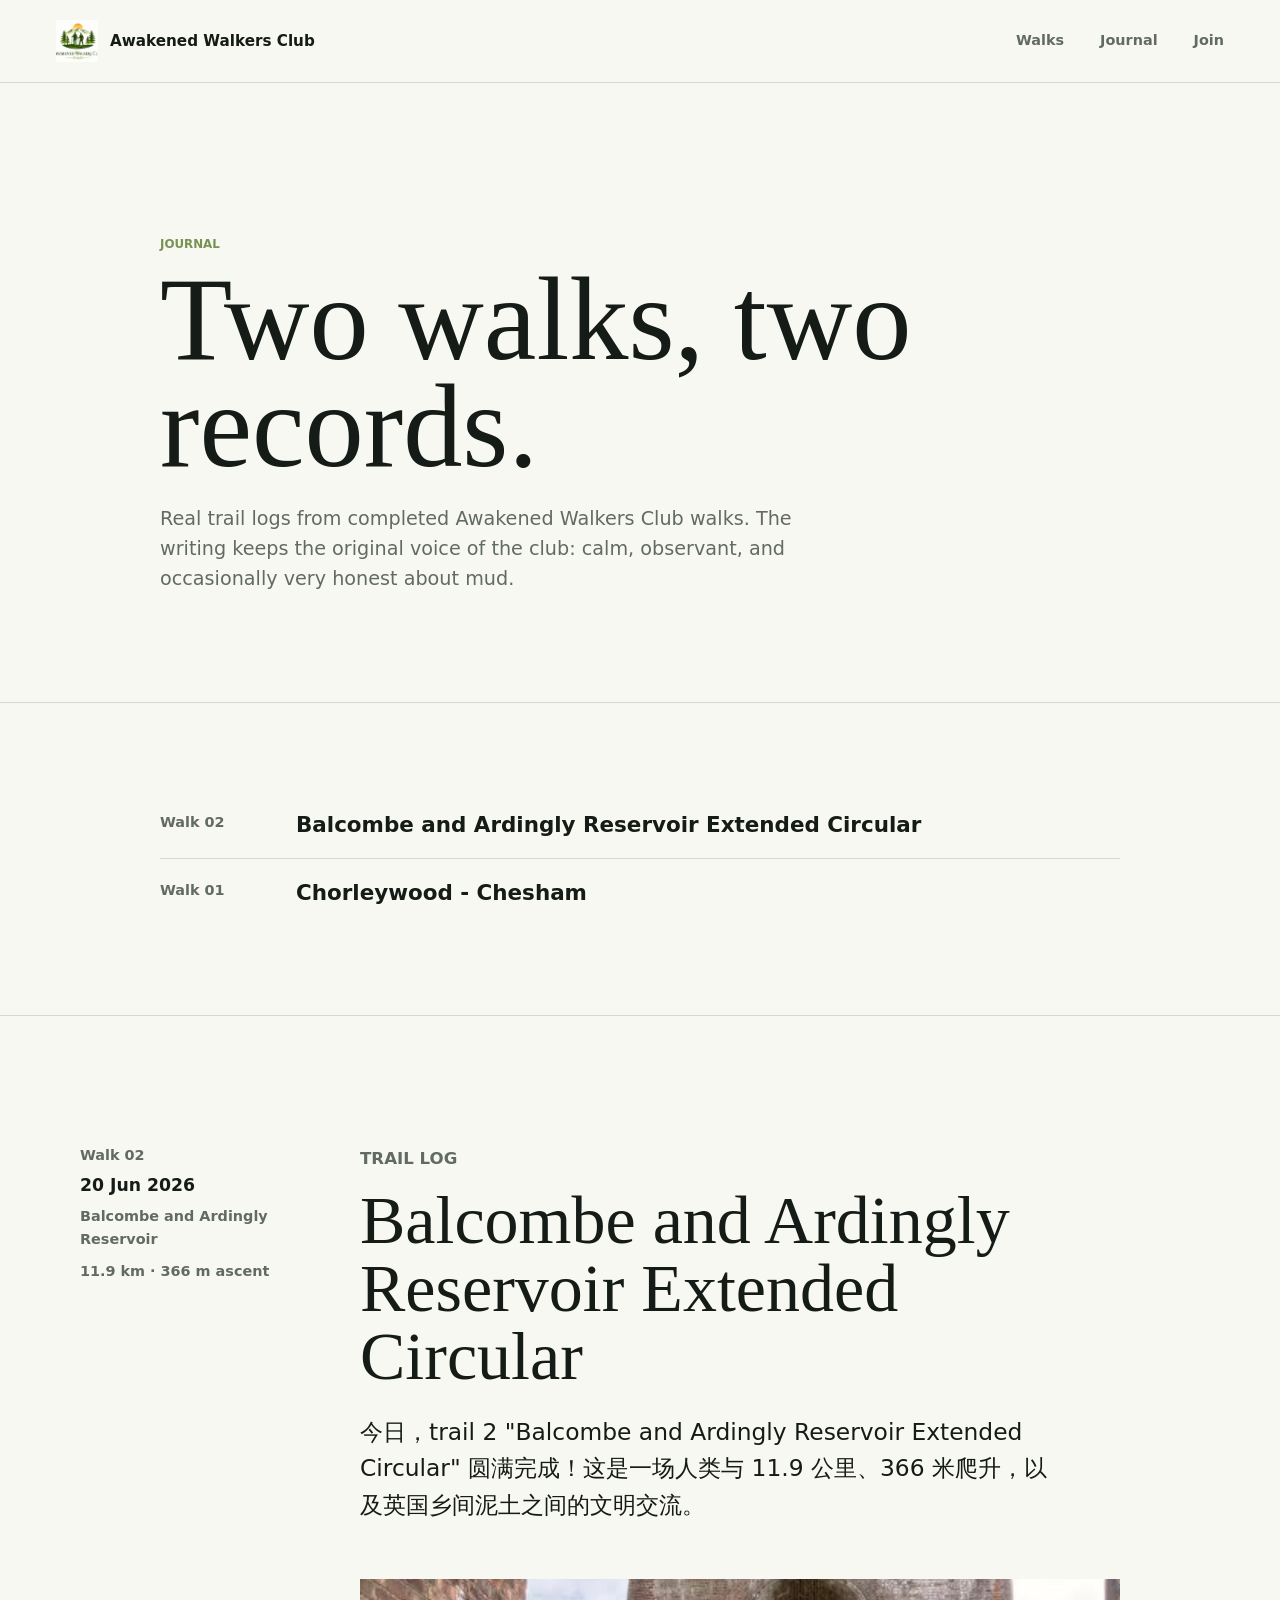
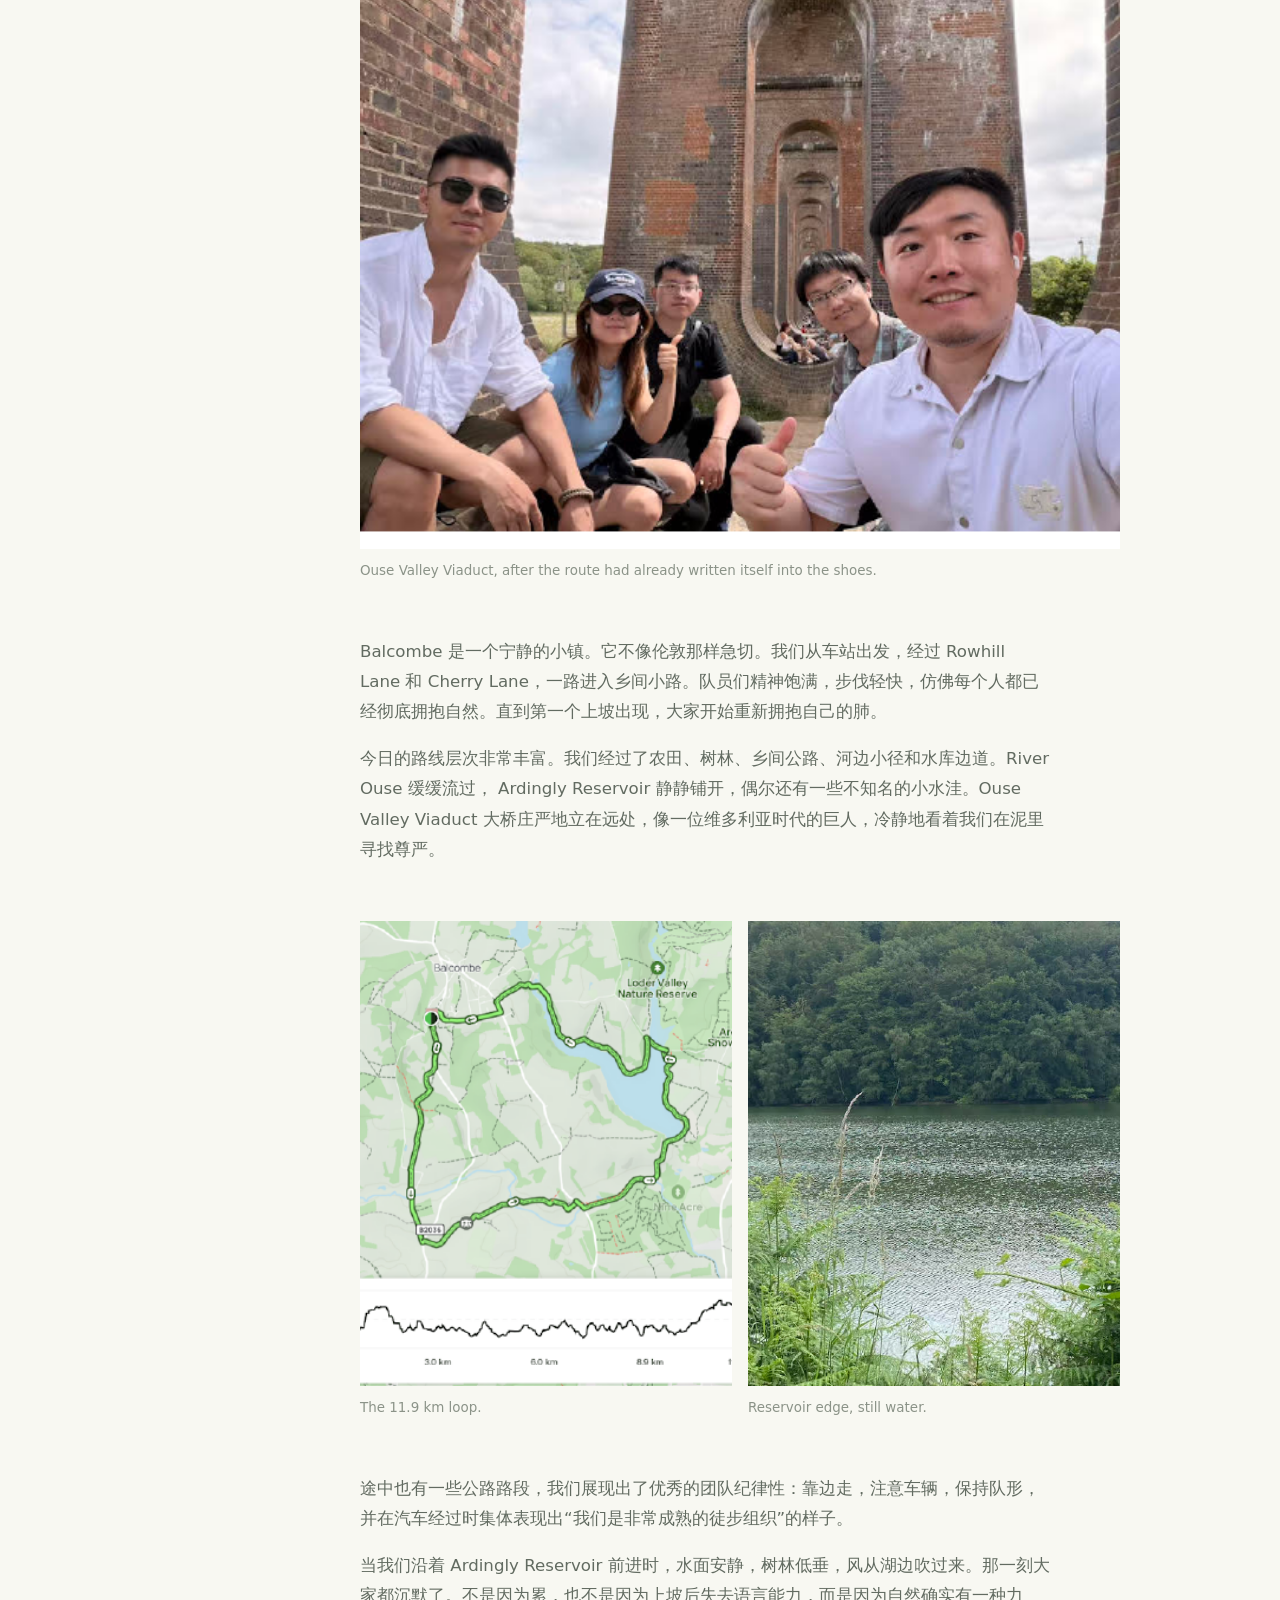
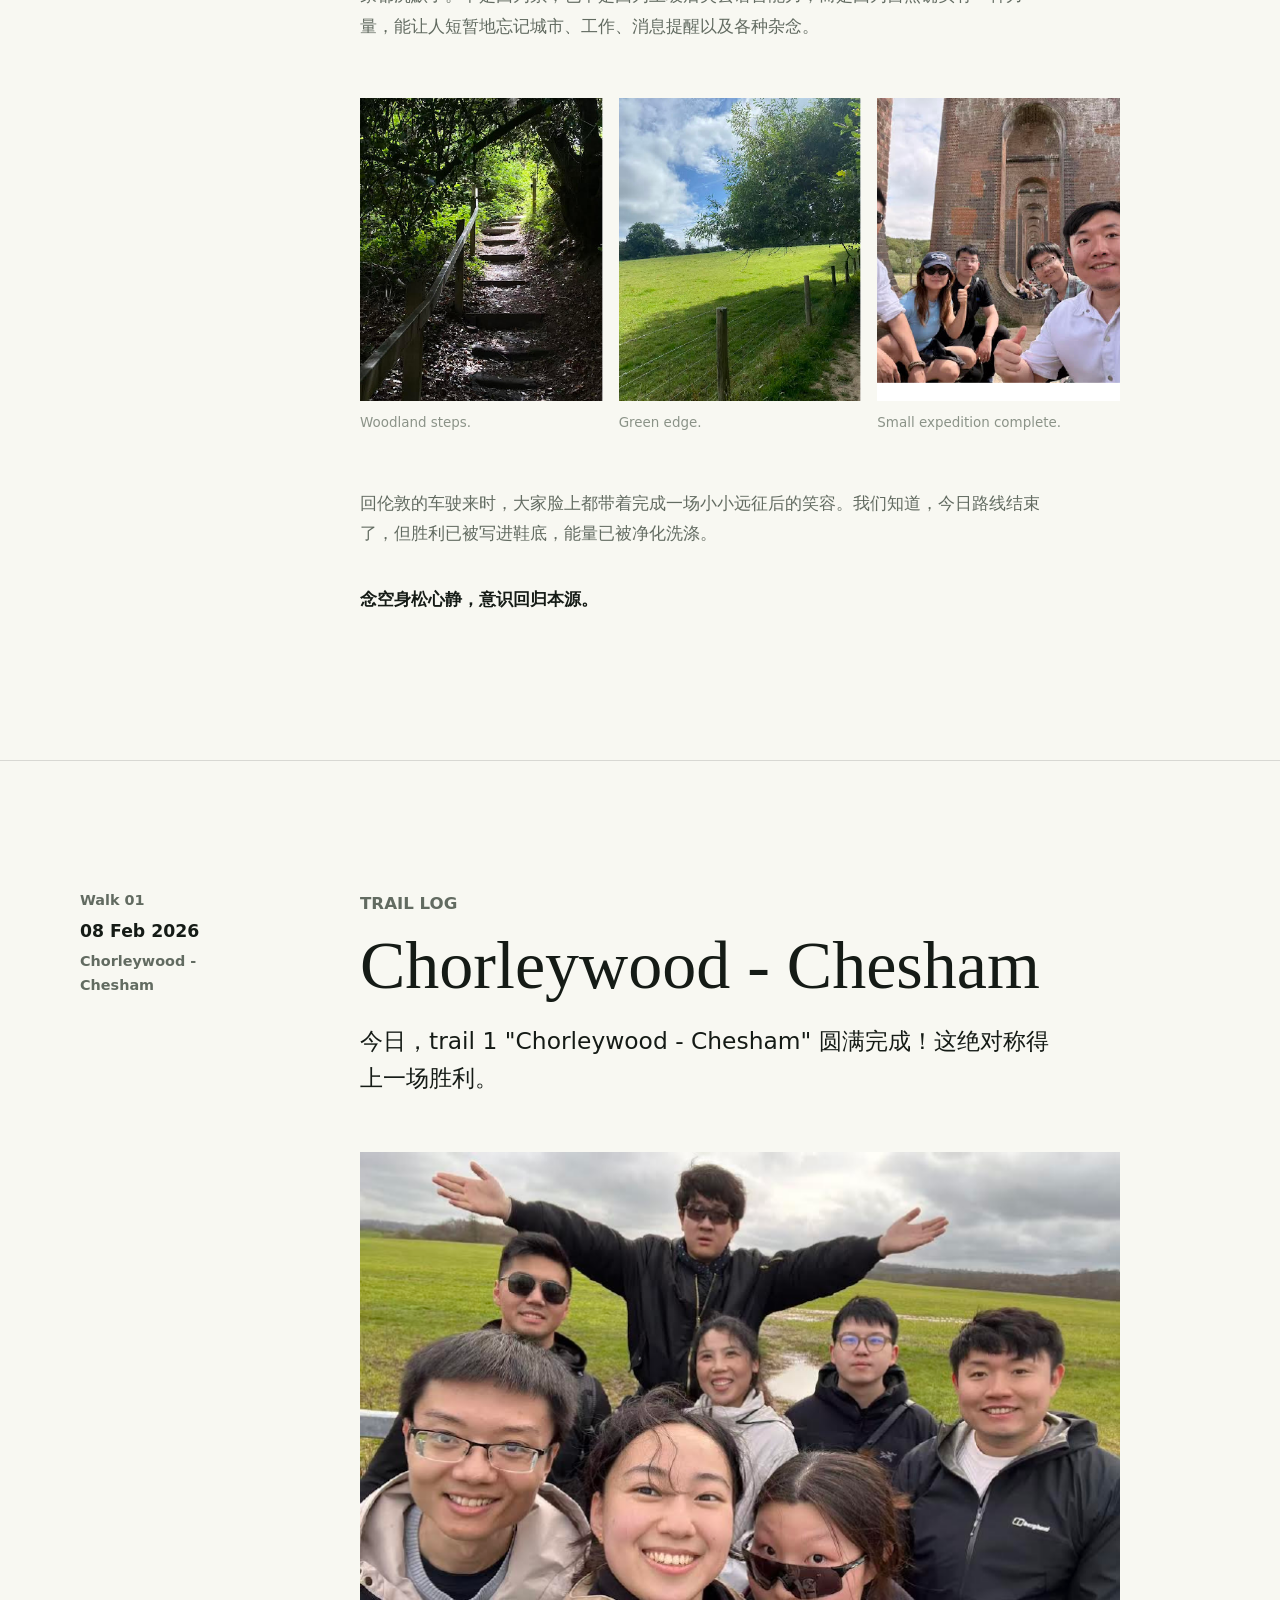
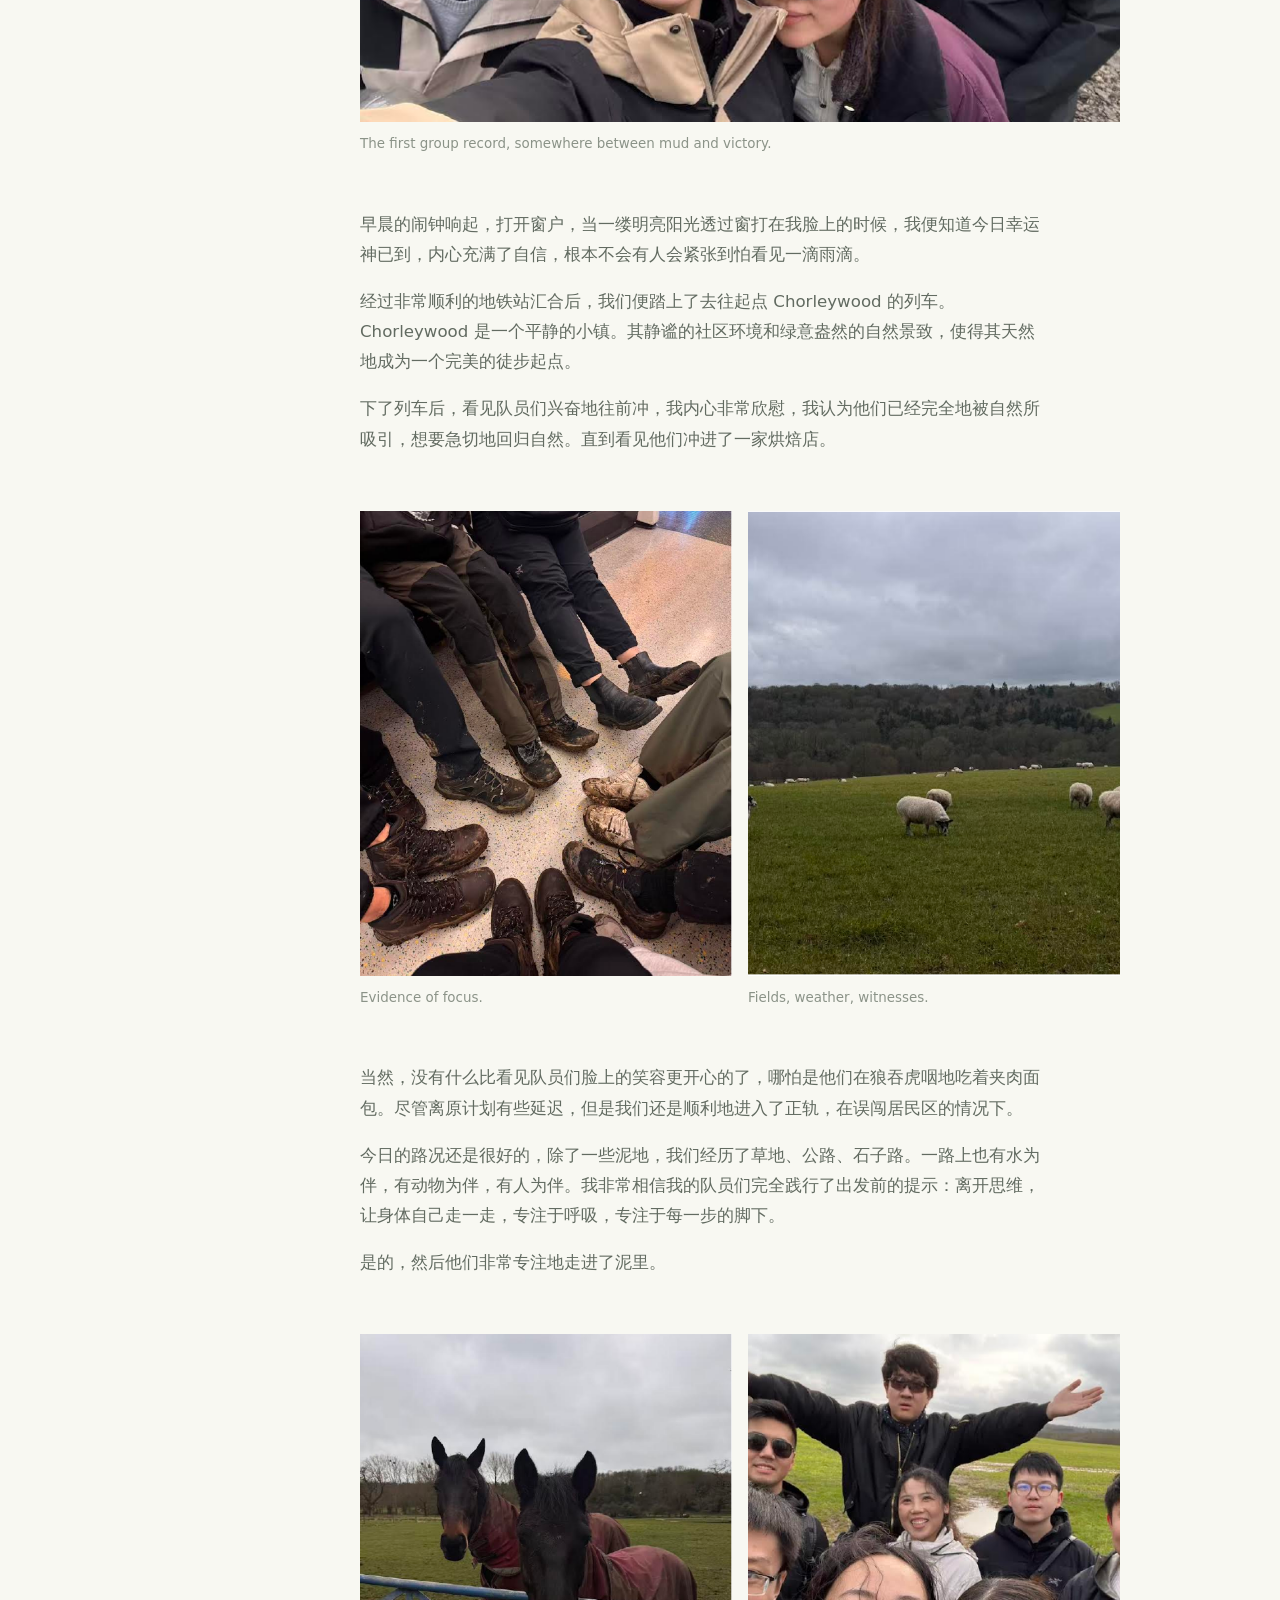
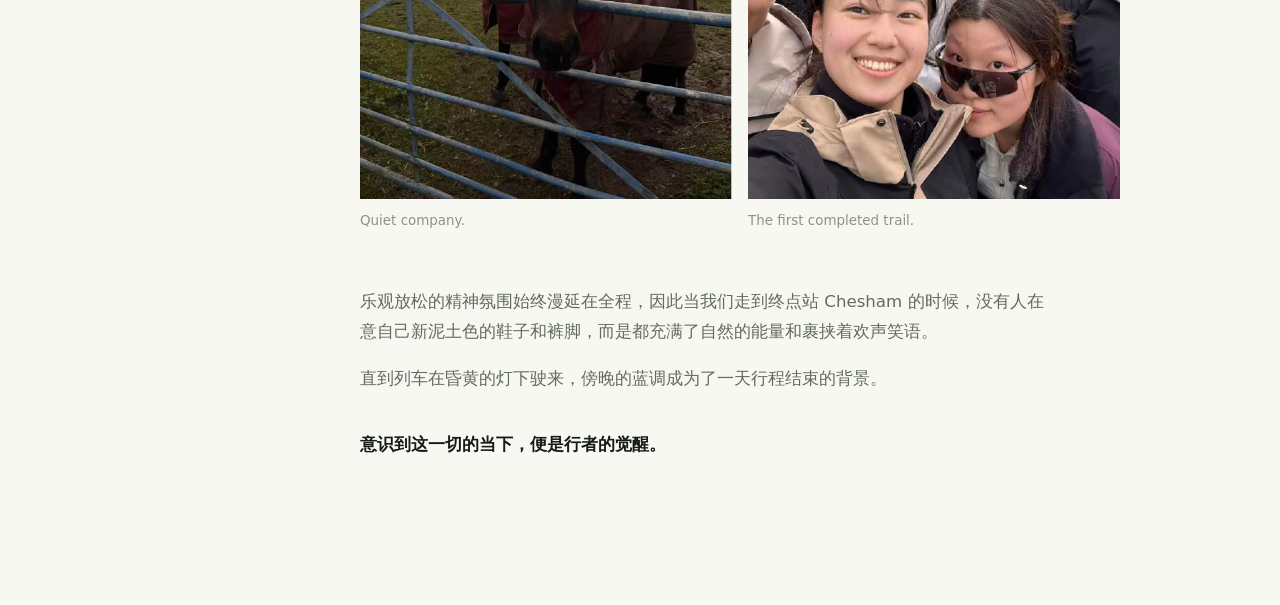
==== journal.html @ 53e77cd5 "Publish Awakened Walkers Club site" ====
<!doctype html>
<html lang="en">
  <head>
    <meta charset="utf-8">
    <meta name="viewport" content="width=device-width, initial-scale=1">
    <title>Journal | Awakened Walkers Club</title>
    <meta
      name="description"
      content="Completed walk journals from Awakened Walkers Club: Trail 1 Chorleywood - Chesham and Trail 2 Balcombe and Ardingly Reservoir."
    >
    <link rel="stylesheet" href="styles.css">
  </head>
  <body class="journal-page">
    <header class="site-header page-header">
      <a class="brand" href="index.html#top" aria-label="Awakened Walkers Club home">
        <span class="brand-mark" aria-hidden="true">
          <img src="assets/awakened-walkers-logo.png" alt="">
        </span>
        <span>Awakened Walkers Club</span>
      </a>
      <nav class="nav-links" aria-label="Main navigation">
        <a href="index.html#walks">Walks</a>
        <a href="journal.html">Journal</a>
        <a href="index.html#join">Join</a>
      </nav>
    </header>

    <main>
      <section class="journal-hero">
        <div class="section-inner narrow">
          <p class="eyebrow">Journal</p>
          <h1>Two walks, two records.</h1>
          <p>
            Real trail logs from completed Awakened Walkers Club walks. The writing keeps the original voice of the
            club: calm, observant, and occasionally very honest about mud.
          </p>
        </div>
      </section>

      <section class="section article-index" aria-label="Journal index">
        <div class="section-inner narrow">
          <a href="#walk-02">
            <span>Walk 02</span>
            <strong>Balcombe and Ardingly Reservoir Extended Circular</strong>
          </a>
          <a href="#walk-01">
            <span>Walk 01</span>
            <strong>Chorleywood - Chesham</strong>
          </a>
        </div>
      </section>

      <article class="journal-article" id="walk-02">
        <div class="section-inner article-grid">
          <aside>
            <span>Walk 02</span>
            <strong>20 Jun 2026</strong>
            <small>Balcombe and Ardingly Reservoir</small>
            <small>11.9 km · 366 m ascent</small>
          </aside>
          <div class="article-body">
            <p class="section-kicker">Trail log</p>
            <h2>Balcombe and Ardingly Reservoir Extended Circular</h2>
            <p class="lede">
              今日，trail 2 "Balcombe and Ardingly Reservoir Extended Circular" 圆满完成！这是一场人类与
              11.9 公里、366 米爬升，以及英国乡间泥土之间的文明交流。
            </p>

            <figure class="journal-feature">
              <img src="assets/journal/trail-2-viaduct-group.png" alt="Awakened Walkers Club members resting by the Ouse Valley Viaduct.">
              <figcaption>Ouse Valley Viaduct, after the route had already written itself into the shoes.</figcaption>
            </figure>

            <p>
              Balcombe 是一个宁静的小镇。它不像伦敦那样急切。我们从车站出发，经过 Rowhill Lane 和 Cherry
              Lane，一路进入乡间小路。队员们精神饱满，步伐轻快，仿佛每个人都已经彻底拥抱自然。直到第一个上坡出现，大家开始重新拥抱自己的肺。
            </p>
            <p>
              今日的路线层次非常丰富。我们经过了农田、树林、乡间公路、河边小径和水库边道。River Ouse 缓缓流过，
              Ardingly Reservoir 静静铺开，偶尔还有一些不知名的小水洼。Ouse Valley Viaduct 大桥庄严地立在远处，像一位维多利亚时代的巨人，冷静地看着我们在泥里寻找尊严。
            </p>

            <div class="journal-gallery two-up">
              <figure>
                <img src="assets/journal/trail-2-route-map.png" alt="Route map for the Balcombe and Ardingly Reservoir walk.">
                <figcaption>The 11.9 km loop.</figcaption>
              </figure>
              <figure>
                <img src="assets/journal/trail-2-reservoir.png" alt="Ardingly Reservoir seen through green plants.">
                <figcaption>Reservoir edge, still water.</figcaption>
              </figure>
            </div>

            <p>
              途中也有一些公路路段，我们展现出了优秀的团队纪律性：靠边走，注意车辆，保持队形，并在汽车经过时集体表现出“我们是非常成熟的徒步组织”的样子。
            </p>
            <p>
              当我们沿着 Ardingly Reservoir 前进时，水面安静，树林低垂，风从湖边吹过来。那一刻大家都沉默了。不是因为累，也不是因为上坡后失去语言能力，而是因为自然确实有一种力量，能让人短暂地忘记城市、工作、消息提醒以及各种杂念。
            </p>

            <div class="journal-gallery three-up">
              <figure>
                <img src="assets/journal/trail-2-woodland-steps.png" alt="Shaded woodland steps on the Balcombe route.">
                <figcaption>Woodland steps.</figcaption>
              </figure>
              <figure>
                <img src="assets/journal/trail-2-green-field.png" alt="A sunny green field beside the walking path.">
                <figcaption>Green edge.</figcaption>
              </figure>
              <figure>
                <img src="assets/journal/trail-2-viaduct-group.png" alt="Group selfie beneath the viaduct.">
                <figcaption>Small expedition complete.</figcaption>
              </figure>
            </div>

            <p>
              回伦敦的车驶来时，大家脸上都带着完成一场小小远征后的笑容。我们知道，今日路线结束了，但胜利已被写进鞋底，能量已被净化洗涤。
            </p>
            <p class="closing-line">念空身松心静，意识回归本源。</p>
          </div>
        </div>
      </article>

      <article class="journal-article" id="walk-01">
        <div class="section-inner article-grid">
          <aside>
            <span>Walk 01</span>
            <strong>08 Feb 2026</strong>
            <small>Chorleywood - Chesham</small>
          </aside>
          <div class="article-body">
            <p class="section-kicker">Trail log</p>
            <h2>Chorleywood - Chesham</h2>
            <p class="lede">
              今日，trail 1 "Chorleywood - Chesham" 圆满完成！这绝对称得上一场胜利。
            </p>

            <figure class="journal-feature">
              <img src="assets/journal/trail-1-group-field.png" alt="Awakened Walkers Club members smiling together in a field.">
              <figcaption>The first group record, somewhere between mud and victory.</figcaption>
            </figure>

            <p>
              早晨的闹钟响起，打开窗户，当一缕明亮阳光透过窗打在我脸上的时候，我便知道今日幸运神已到，内心充满了自信，根本不会有人会紧张到怕看见一滴雨滴。
            </p>
            <p>
              经过非常顺利的地铁站汇合后，我们便踏上了去往起点 Chorleywood 的列车。Chorleywood 是一个平静的小镇。其静谧的社区环境和绿意盎然的自然景致，使得其天然地成为一个完美的徒步起点。
            </p>
            <p>
              下了列车后，看见队员们兴奋地往前冲，我内心非常欣慰，我认为他们已经完全地被自然所吸引，想要急切地回归自然。直到看见他们冲进了一家烘焙店。
            </p>

            <div class="journal-gallery two-up">
              <figure>
                <img src="assets/journal/trail-1-muddy-boots.png" alt="Muddy hiking boots gathered after the first walk.">
                <figcaption>Evidence of focus.</figcaption>
              </figure>
              <figure>
                <img src="assets/journal/trail-1-sheep-field.png" alt="Sheep grazing in a green field under a cloudy sky.">
                <figcaption>Fields, weather, witnesses.</figcaption>
              </figure>
            </div>

            <p>
              当然，没有什么比看见队员们脸上的笑容更开心的了，哪怕是他们在狼吞虎咽地吃着夹肉面包。尽管离原计划有些延迟，但是我们还是顺利地进入了正轨，在误闯居民区的情况下。
            </p>
            <p>
              今日的路况还是很好的，除了一些泥地，我们经历了草地、公路、石子路。一路上也有水为伴，有动物为伴，有人为伴。我非常相信我的队员们完全践行了出发前的提示：离开思维，让身体自己走一走，专注于呼吸，专注于每一步的脚下。
            </p>
            <p>
              是的，然后他们非常专注地走进了泥里。
            </p>

            <div class="journal-gallery two-up">
              <figure>
                <img src="assets/journal/trail-1-horses.png" alt="Two horses standing behind a gate on the Chorleywood to Chesham route.">
                <figcaption>Quiet company.</figcaption>
              </figure>
              <figure>
                <img src="assets/journal/trail-1-group-field.png" alt="Club members smiling in the countryside.">
                <figcaption>The first completed trail.</figcaption>
              </figure>
            </div>

            <p>
              乐观放松的精神氛围始终漫延在全程，因此当我们走到终点站 Chesham 的时候，没有人在意自己新泥土色的鞋子和裤脚，而是都充满了自然的能量和裹挟着欢声笑语。
            </p>
            <p>
              直到列车在昏黄的灯下驶来，傍晚的蓝调成为了一天行程结束的背景。
            </p>
            <p class="closing-line">意识到这一切的当下，便是行者的觉醒。</p>
          </div>
        </div>
      </article>
    </main>
  </body>
</html>
---- styles.css ----
:root {
  --paper: #f8f8f2;
  --paper-soft: #eef1ec;
  --white: #ffffff;
  --ink: #151b16;
  --muted: #626b61;
  --faint: #8b9388;
  --line: rgba(21, 27, 22, 0.14);
  --moss: #244532;
  --moss-deep: #13251b;
  --fern: #789252;
  --ochre: #b57a3f;
  --max: 1120px;
  --narrow: 960px;
  --article: 760px;
  --s-1: 8px;
  --s-2: 12px;
  --s-3: 16px;
  --s-4: 24px;
  --s-5: 36px;
  --s-6: 56px;
  --s-7: 88px;
  --s-8: 128px;
}

* {
  box-sizing: border-box;
}

html {
  scroll-behavior: smooth;
}

body {
  margin: 0;
  color: var(--ink);
  background: var(--paper);
  font-family: Inter, ui-sans-serif, system-ui, -apple-system, BlinkMacSystemFont, "Segoe UI", "Microsoft YaHei", sans-serif;
  font-size: 16px;
  line-height: 1.64;
  text-rendering: optimizeLegibility;
}

a {
  color: inherit;
}

img {
  max-width: 100%;
}

h1,
h2,
h3,
p {
  margin-top: 0;
}

h1,
h2,
h3 {
  font-family: Georgia, "Times New Roman", "Songti SC", serif;
  font-weight: 500;
  letter-spacing: 0;
}

h1 {
  max-width: 820px;
  margin-bottom: var(--s-4);
  font-size: 7.4rem;
  line-height: 0.9;
}

h2 {
  max-width: 760px;
  margin-bottom: var(--s-4);
  font-size: 4.25rem;
  line-height: 1;
}

h3 {
  margin-bottom: var(--s-1);
  font-size: 1.42rem;
  line-height: 1.18;
}

.site-header {
  position: fixed;
  z-index: 10;
  inset: 0 0 auto;
  display: flex;
  align-items: center;
  justify-content: space-between;
  gap: var(--s-4);
  padding: 20px var(--s-6);
  color: var(--white);
  background: linear-gradient(rgba(9, 15, 10, 0.68), rgba(9, 15, 10, 0));
}

.brand,
.nav-links {
  display: inline-flex;
  align-items: center;
}

.brand {
  gap: var(--s-2);
  min-width: 268px;
  font-size: 0.95rem;
  font-weight: 720;
  text-decoration: none;
}

.brand-mark {
  display: grid;
  width: 42px;
  height: 42px;
  place-items: center;
  overflow: hidden;
  background: rgba(255, 255, 255, 0.94);
}

.brand-mark img {
  width: 100%;
  height: 100%;
  object-fit: cover;
  object-position: center 38%;
  transform: scale(1.45);
}

.nav-links {
  gap: var(--s-5);
  color: rgba(255, 255, 255, 0.82);
  font-size: 0.9rem;
  font-weight: 680;
}

.nav-links a {
  text-decoration: none;
}

.nav-links a:hover {
  color: var(--white);
}

.hero {
  position: relative;
  display: grid;
  min-height: 92vh;
  align-items: end;
  overflow: hidden;
  color: var(--white);
  background: var(--moss-deep);
}

.hero > img,
.hero-shade {
  position: absolute;
  inset: 0;
  width: 100%;
  height: 100%;
}

.hero > img {
  object-fit: cover;
  object-position: center;
}

.hero-shade {
  background:
    linear-gradient(90deg, rgba(9, 15, 10, 0.82), rgba(9, 15, 10, 0.38) 54%, rgba(9, 15, 10, 0.08)),
    linear-gradient(0deg, rgba(9, 15, 10, 0.7), rgba(9, 15, 10, 0) 48%);
}

.hero-content {
  position: relative;
  width: min(var(--max), calc(100% - 72px));
  margin: 0 auto;
  padding: 152px 0 var(--s-7);
}

.eyebrow,
.section-kicker,
.meta {
  margin: 0 0 var(--s-2);
  color: var(--fern);
  font-size: 0.74rem;
  font-weight: 800;
  letter-spacing: 0;
  text-transform: uppercase;
}

.hero-copy {
  max-width: 560px;
  margin-bottom: var(--s-5);
  color: rgba(255, 255, 255, 0.84);
  font-size: 1.22rem;
  line-height: 1.55;
}

.text-link {
  display: inline-flex;
  width: fit-content;
  align-items: center;
  padding-bottom: 5px;
  border-bottom: 1px solid currentColor;
  color: var(--moss);
  font-weight: 760;
  text-decoration: none;
}

.light-link {
  color: var(--white);
}

.button {
  display: inline-flex;
  min-height: 48px;
  align-items: center;
  justify-content: center;
  padding: 13px 18px;
  border: 1px solid var(--ink);
  color: var(--ink);
  font-weight: 760;
  text-decoration: none;
}

.button:hover {
  color: var(--paper);
  background: var(--ink);
}

.page-header {
  position: sticky;
  color: var(--ink);
  background: rgba(248, 248, 242, 0.94);
  border-bottom: 1px solid var(--line);
}

.page-header .nav-links {
  color: var(--muted);
}

.page-header .nav-links a:hover {
  color: var(--ink);
}

.journal-hero {
  padding: 152px 0 var(--s-7);
  border-bottom: 1px solid var(--line);
}

.journal-hero h1 {
  color: var(--ink);
}

.journal-hero p:not(.eyebrow) {
  max-width: 640px;
  color: var(--muted);
  font-size: 1.2rem;
  line-height: 1.58;
}

.article-index {
  padding-top: var(--s-5);
  padding-bottom: var(--s-5);
  border-bottom: 1px solid var(--line);
}

.article-index .section-inner {
  display: grid;
}

.article-index a {
  display: grid;
  grid-template-columns: 112px minmax(0, 1fr);
  gap: var(--s-4);
  padding: 20px 0;
  color: inherit;
  text-decoration: none;
}

.article-index a + a {
  border-top: 1px solid var(--line);
}

.article-index span,
.journal-article aside span,
.journal-article aside small {
  color: var(--muted);
  font-size: 0.9rem;
  font-weight: 700;
}

.article-index strong {
  font-size: 1.34rem;
  line-height: 1.28;
}

.journal-article {
  padding: var(--s-8) 0;
  border-bottom: 1px solid var(--line);
}

.article-grid {
  display: grid;
  grid-template-columns: 192px minmax(0, var(--article));
  gap: var(--s-7);
  align-items: start;
}

.journal-article aside {
  position: sticky;
  top: 112px;
  display: grid;
  gap: var(--s-1);
}

.journal-article aside strong {
  font-size: 1.08rem;
  line-height: 1.25;
}

.article-body h2 {
  max-width: var(--article);
}

.article-body p {
  max-width: 690px;
  color: var(--muted);
  font-size: 1.04rem;
  line-height: 1.82;
}

.article-body .lede {
  color: var(--ink);
  font-size: 1.46rem;
  line-height: 1.56;
}

.journal-feature,
.journal-gallery {
  margin: var(--s-6) 0;
}

.journal-feature {
  max-width: var(--article);
}

.journal-feature img,
.journal-gallery img {
  display: block;
  width: 100%;
  background: var(--paper-soft);
}

.journal-feature img {
  aspect-ratio: 4 / 3;
  object-fit: cover;
}

.journal-feature figcaption,
.journal-gallery figcaption {
  margin-top: var(--s-2);
  color: var(--faint);
  font-size: 0.84rem;
  line-height: 1.45;
}

.journal-gallery {
  display: grid;
  gap: var(--s-3);
}

.journal-gallery.two-up {
  grid-template-columns: repeat(2, minmax(0, 1fr));
}

.journal-gallery.three-up {
  grid-template-columns: repeat(3, minmax(0, 1fr));
}

.journal-gallery figure {
  margin: 0;
}

.journal-gallery img {
  aspect-ratio: 4 / 5;
  object-fit: cover;
}

.closing-line {
  margin-top: var(--s-5);
  color: var(--ink) !important;
  font-weight: 720;
}

.section {
  padding: var(--s-7) 0;
}

.section-inner {
  width: min(var(--max), calc(100% - 72px));
  margin: 0 auto;
}

.narrow {
  width: min(var(--narrow), calc(100% - 72px));
}

.section-heading {
  margin-bottom: var(--s-6);
}

.section-heading p,
.walk-row p,
.join-copy p {
  color: var(--muted);
}

.facts {
  padding: var(--s-5) 0;
  border-bottom: 1px solid var(--line);
  background: var(--paper);
}

.fact-line {
  display: flex;
  flex-wrap: wrap;
  gap: var(--s-3) var(--s-7);
  color: var(--muted);
}

.fact-line strong {
  color: var(--ink);
  font-size: 1.42rem;
  line-height: 1;
}

.walk-row {
  display: grid;
  grid-template-columns: minmax(0, 1fr) minmax(224px, 0.45fr);
  gap: var(--s-6);
  align-items: start;
  padding: var(--s-5) 0;
  border-top: 1px solid var(--line);
}

.featured-row {
  padding-top: 0;
  border-top: 0;
}

.featured-row h3 {
  font-size: 2.75rem;
  line-height: 1.04;
}

dl {
  display: grid;
  gap: var(--s-3);
  margin: 0;
}

dt,
dd {
  margin: 0;
}

dt {
  color: var(--muted);
  font-size: 0.82rem;
}

dd,
.quiet-list span {
  color: var(--ink);
  font-weight: 720;
}

.quiet-list {
  margin-top: var(--s-5);
}

.soft {
  background: var(--paper-soft);
}

.journal-list {
  display: grid;
  border-top: 1px solid var(--line);
}

.journal-list article {
  display: grid;
  grid-template-columns: 112px minmax(0, 1fr) auto;
  gap: var(--s-4);
  align-items: baseline;
  padding: 28px 0;
  border-bottom: 1px solid var(--line);
}

.journal-list span {
  color: var(--muted);
  font-size: 0.9rem;
  font-weight: 760;
}

.journal-list h3 {
  margin-bottom: 0;
}

.join-grid {
  display: grid;
  grid-template-columns: minmax(0, 1fr) minmax(300px, 0.55fr);
  gap: var(--s-7);
  align-items: start;
}

.join-copy {
  padding-top: var(--s-2);
}

.join-copy p {
  margin-bottom: var(--s-4);
}

@media (max-width: 980px) {
  h1 {
    font-size: 5.75rem;
  }

  h2 {
    font-size: 3.45rem;
  }

  .site-header {
    padding: 18px var(--s-4);
  }

  .hero-content,
  .section-inner,
  .narrow {
    width: min(100% - 48px, var(--max));
  }

  .article-grid {
    gap: var(--s-6);
  }

  .journal-list article {
    grid-template-columns: 96px minmax(0, 1fr);
  }

  .journal-list .text-link {
    grid-column: 2;
  }
}

@media (max-width: 820px) {
  .site-header {
    position: absolute;
    align-items: flex-start;
  }

  .page-header {
    position: sticky;
  }

  .brand {
    min-width: auto;
  }

  .nav-links {
    gap: var(--s-3);
  }

  .walk-row,
  .join-grid,
  .article-grid,
  .article-index a {
    grid-template-columns: 1fr;
  }

  .journal-article aside {
    position: static;
    padding-bottom: var(--s-4);
    border-bottom: 1px solid var(--line);
  }

  .journal-gallery.two-up,
  .journal-gallery.three-up {
    grid-template-columns: 1fr;
  }

  .journal-gallery img {
    aspect-ratio: 4 / 3;
  }
}

@media (max-width: 560px) {
  body {
    font-size: 15px;
  }

  .site-header {
    padding: 14px;
  }

  .brand span:last-child {
    display: none;
  }

  .brand-mark {
    width: 38px;
    height: 38px;
  }

  .hero {
    min-height: 88vh;
  }

  .hero-content,
  .section-inner,
  .narrow {
    width: min(100% - 28px, var(--max));
  }

  .hero-content {
    padding: 128px 0 var(--s-6);
  }

  h1 {
    font-size: 3.9rem;
  }

  h2 {
    font-size: 2.35rem;
  }

  h3,
  .article-index strong {
    font-size: 1.2rem;
  }

  .hero-copy,
  .journal-hero p:not(.eyebrow) {
    font-size: 1.06rem;
  }

  .journal-hero {
    padding: 132px 0 var(--s-6);
  }

  .journal-article,
  .section {
    padding: var(--s-6) 0;
  }

  .article-body .lede {
    font-size: 1.22rem;
  }

  .journal-feature,
  .journal-gallery {
    margin: var(--s-5) 0;
  }

  .featured-row h3 {
    font-size: 2rem;
  }

  .button {
    width: 100%;
  }
}
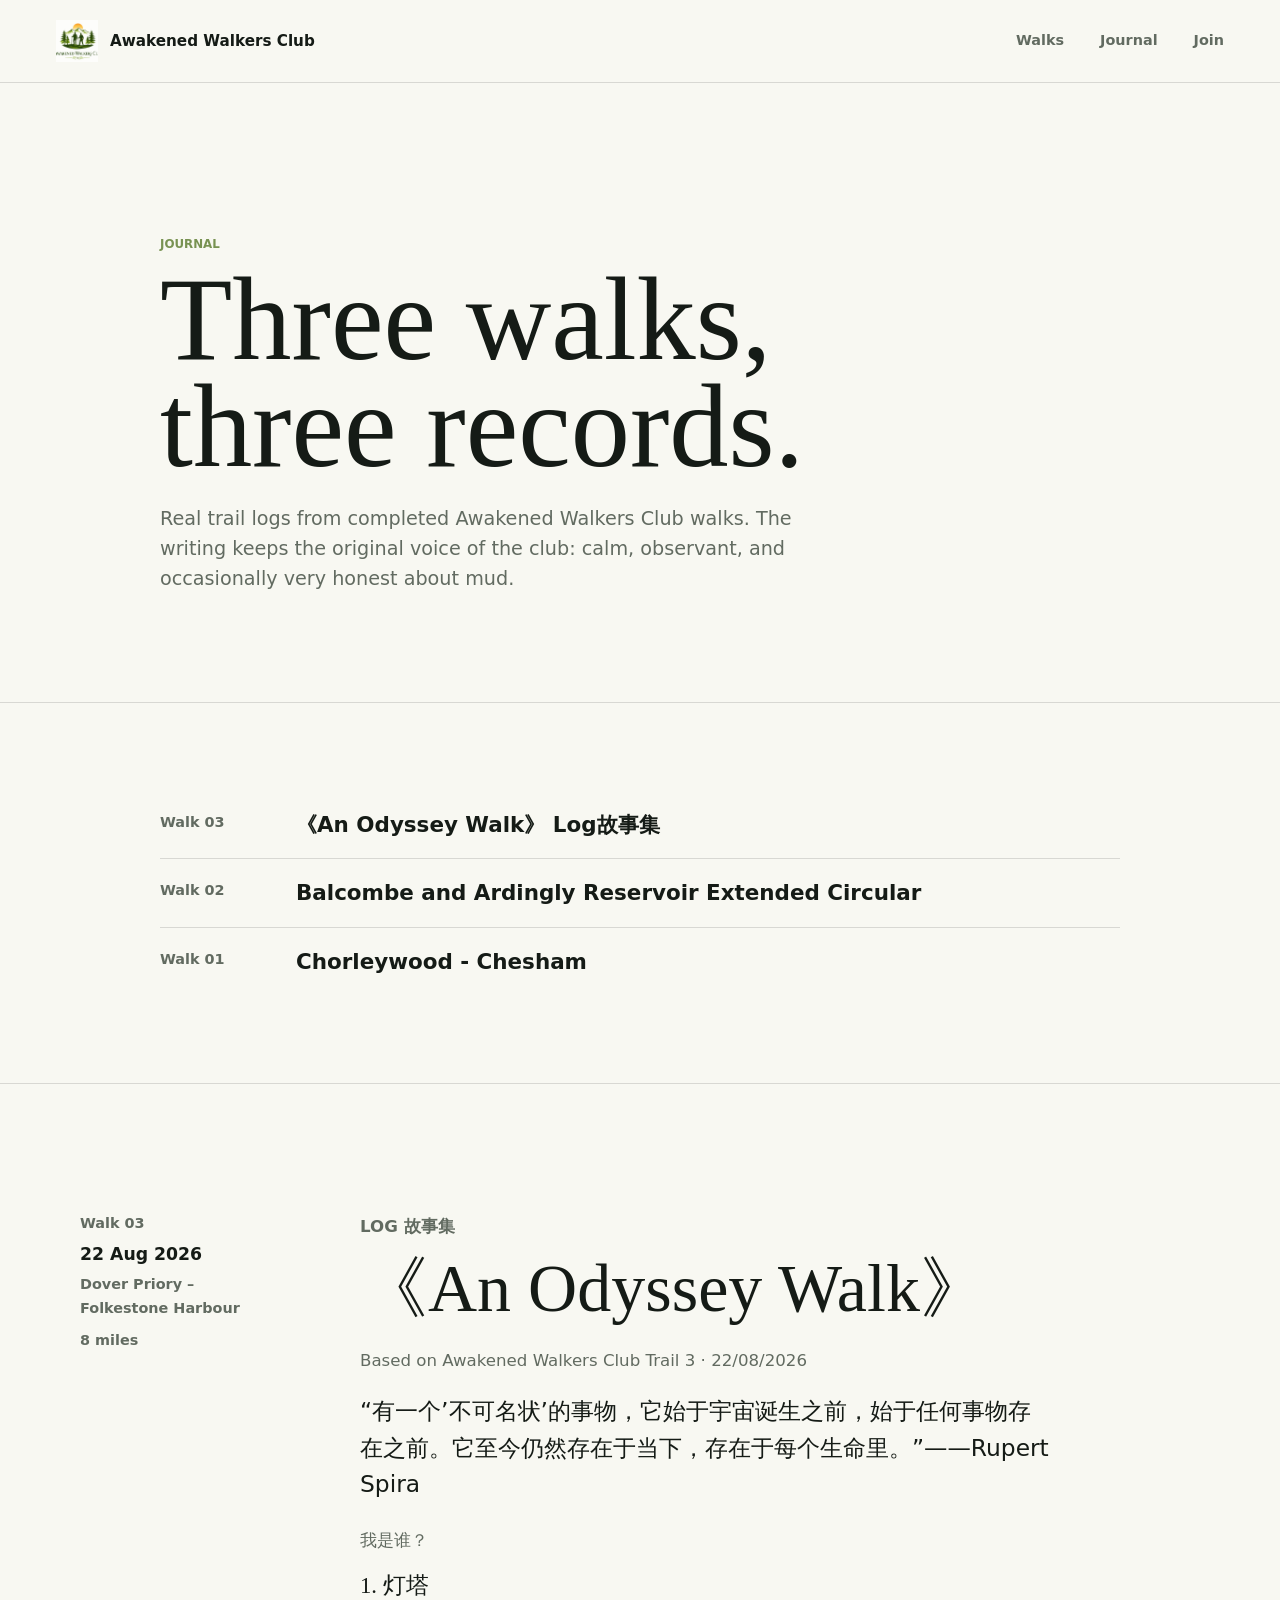
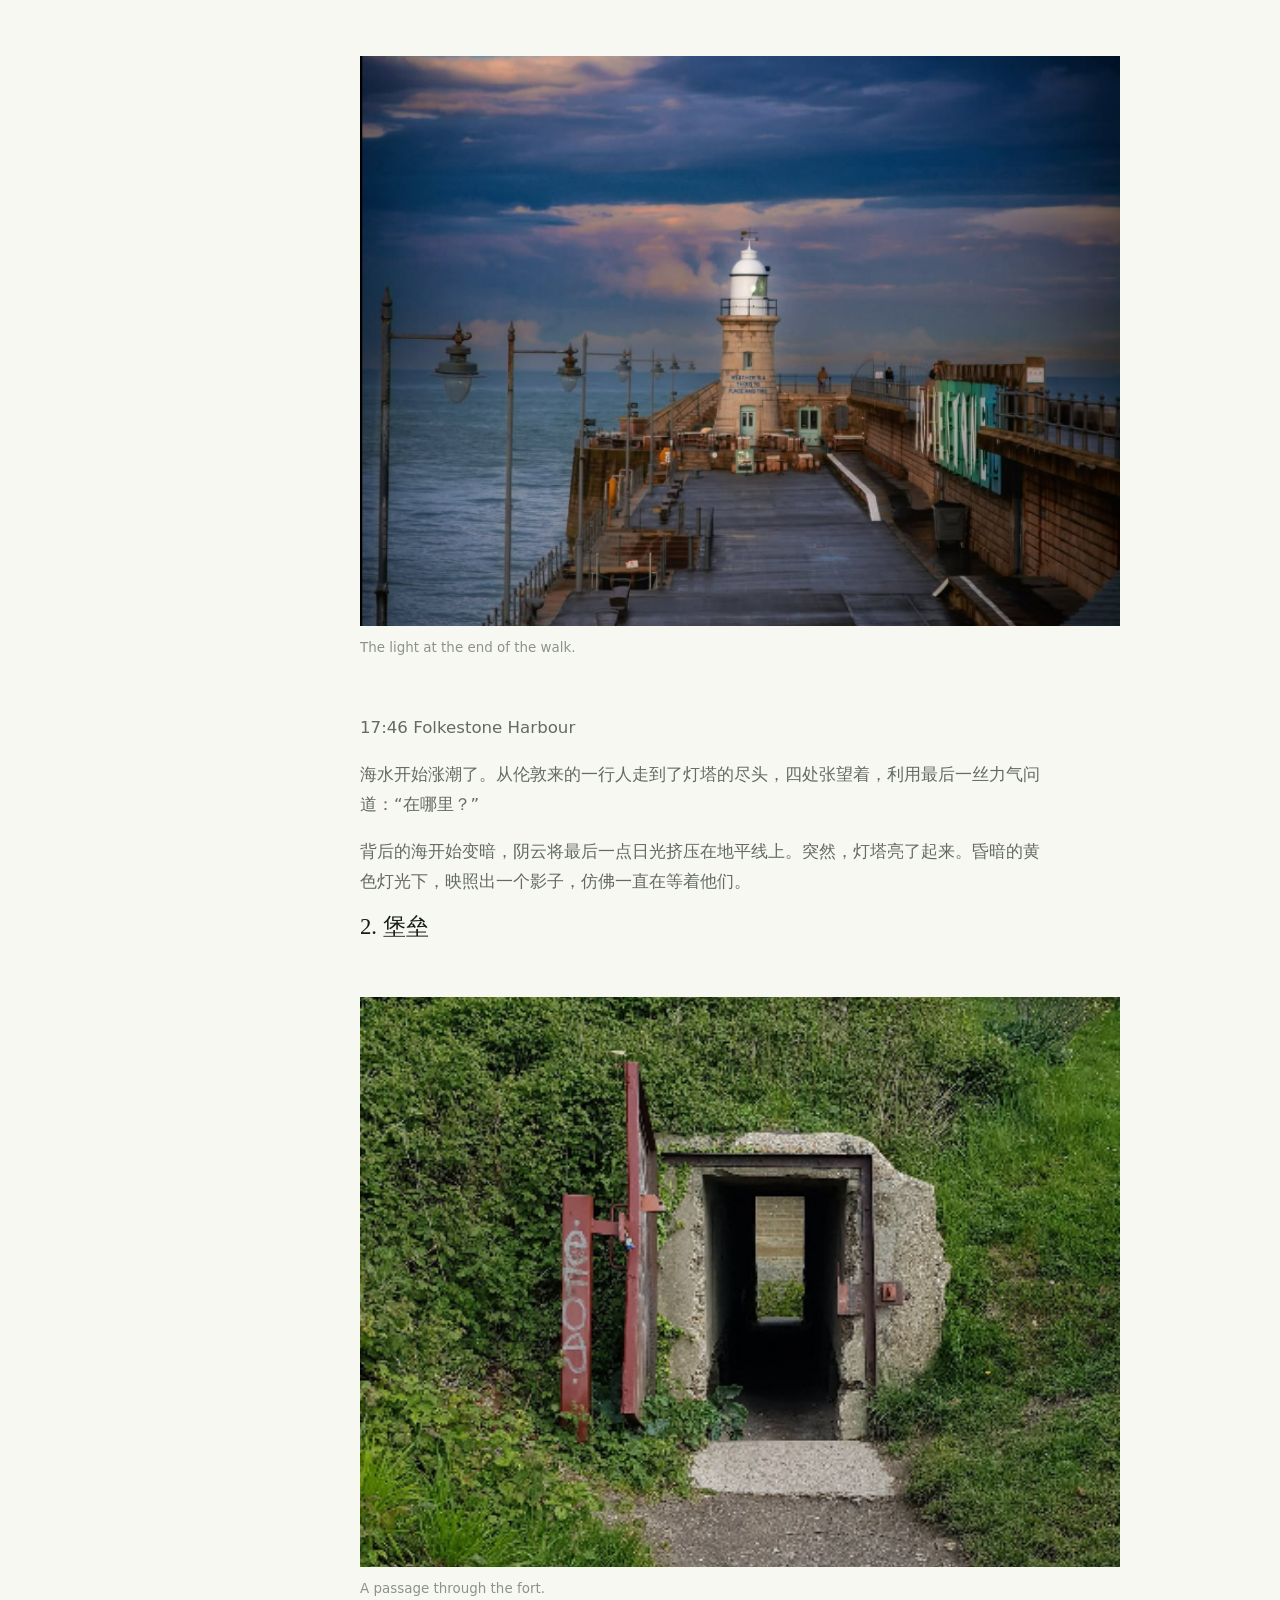
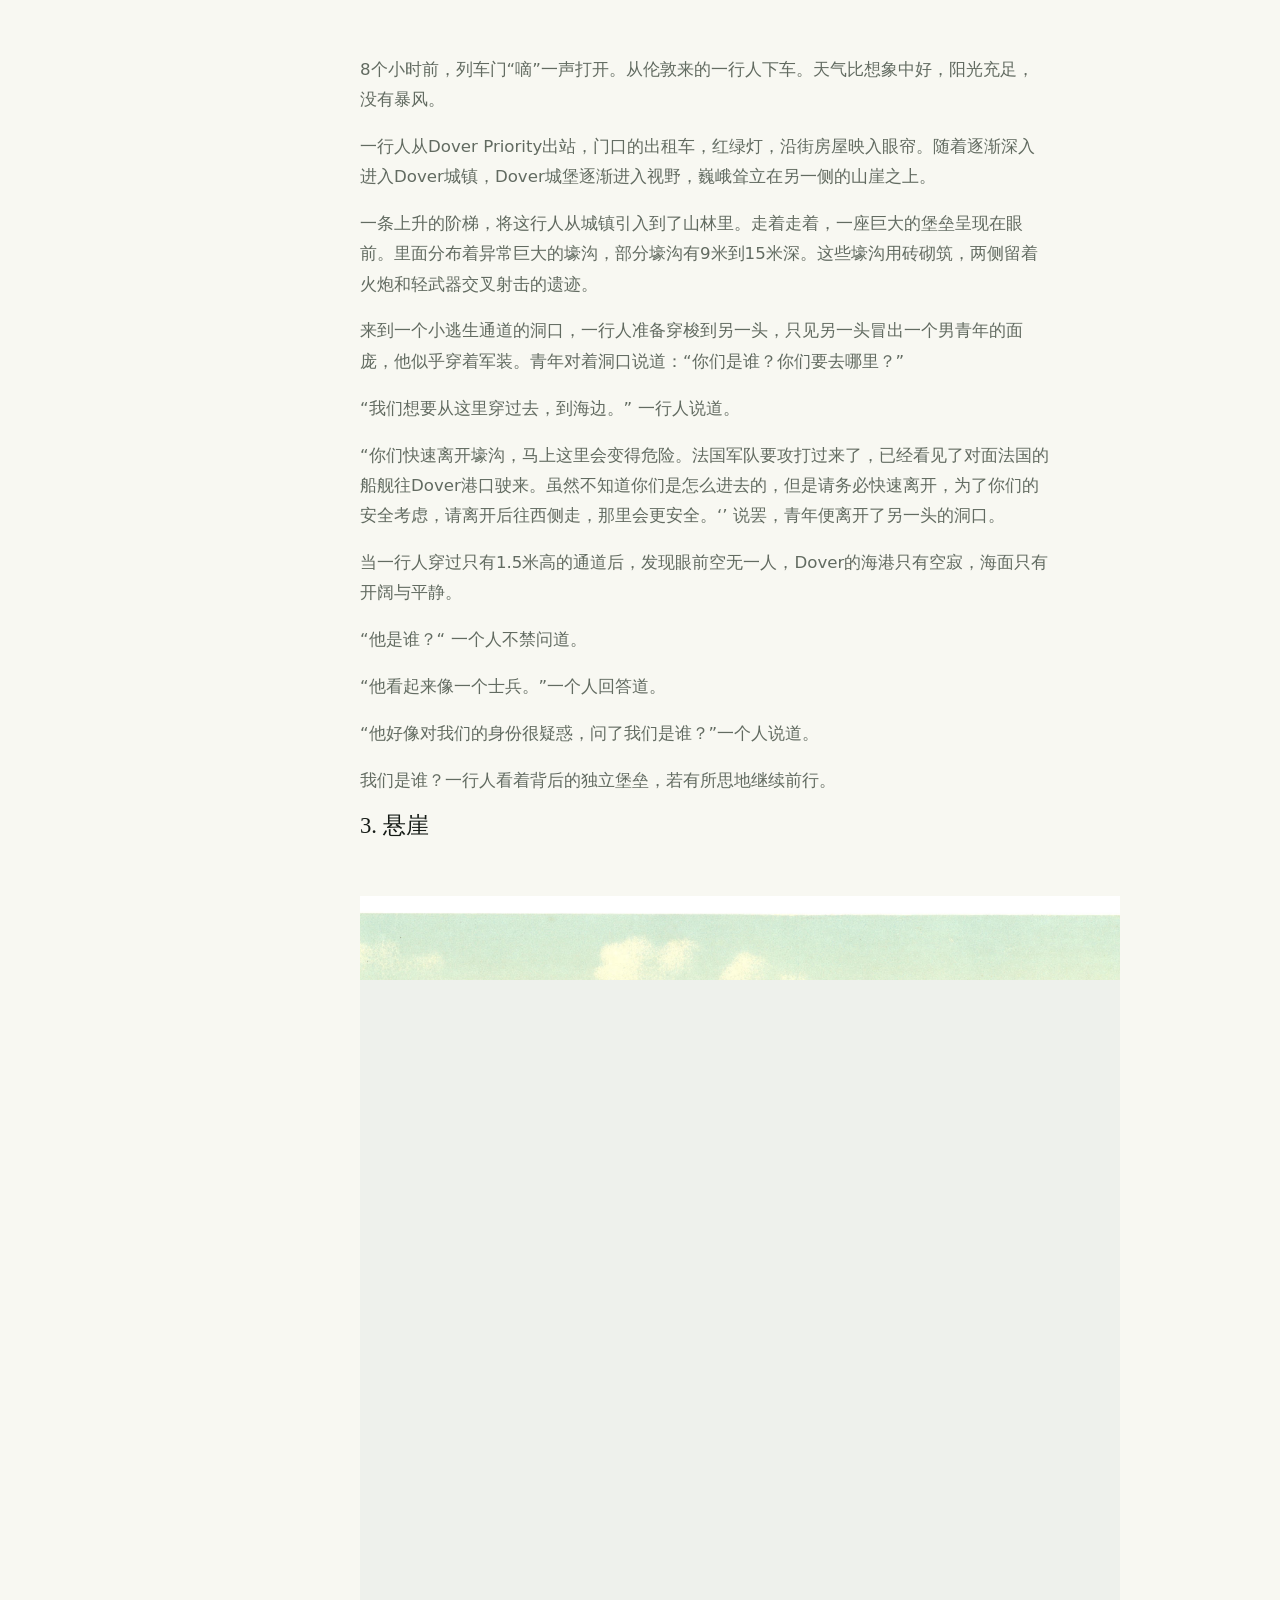
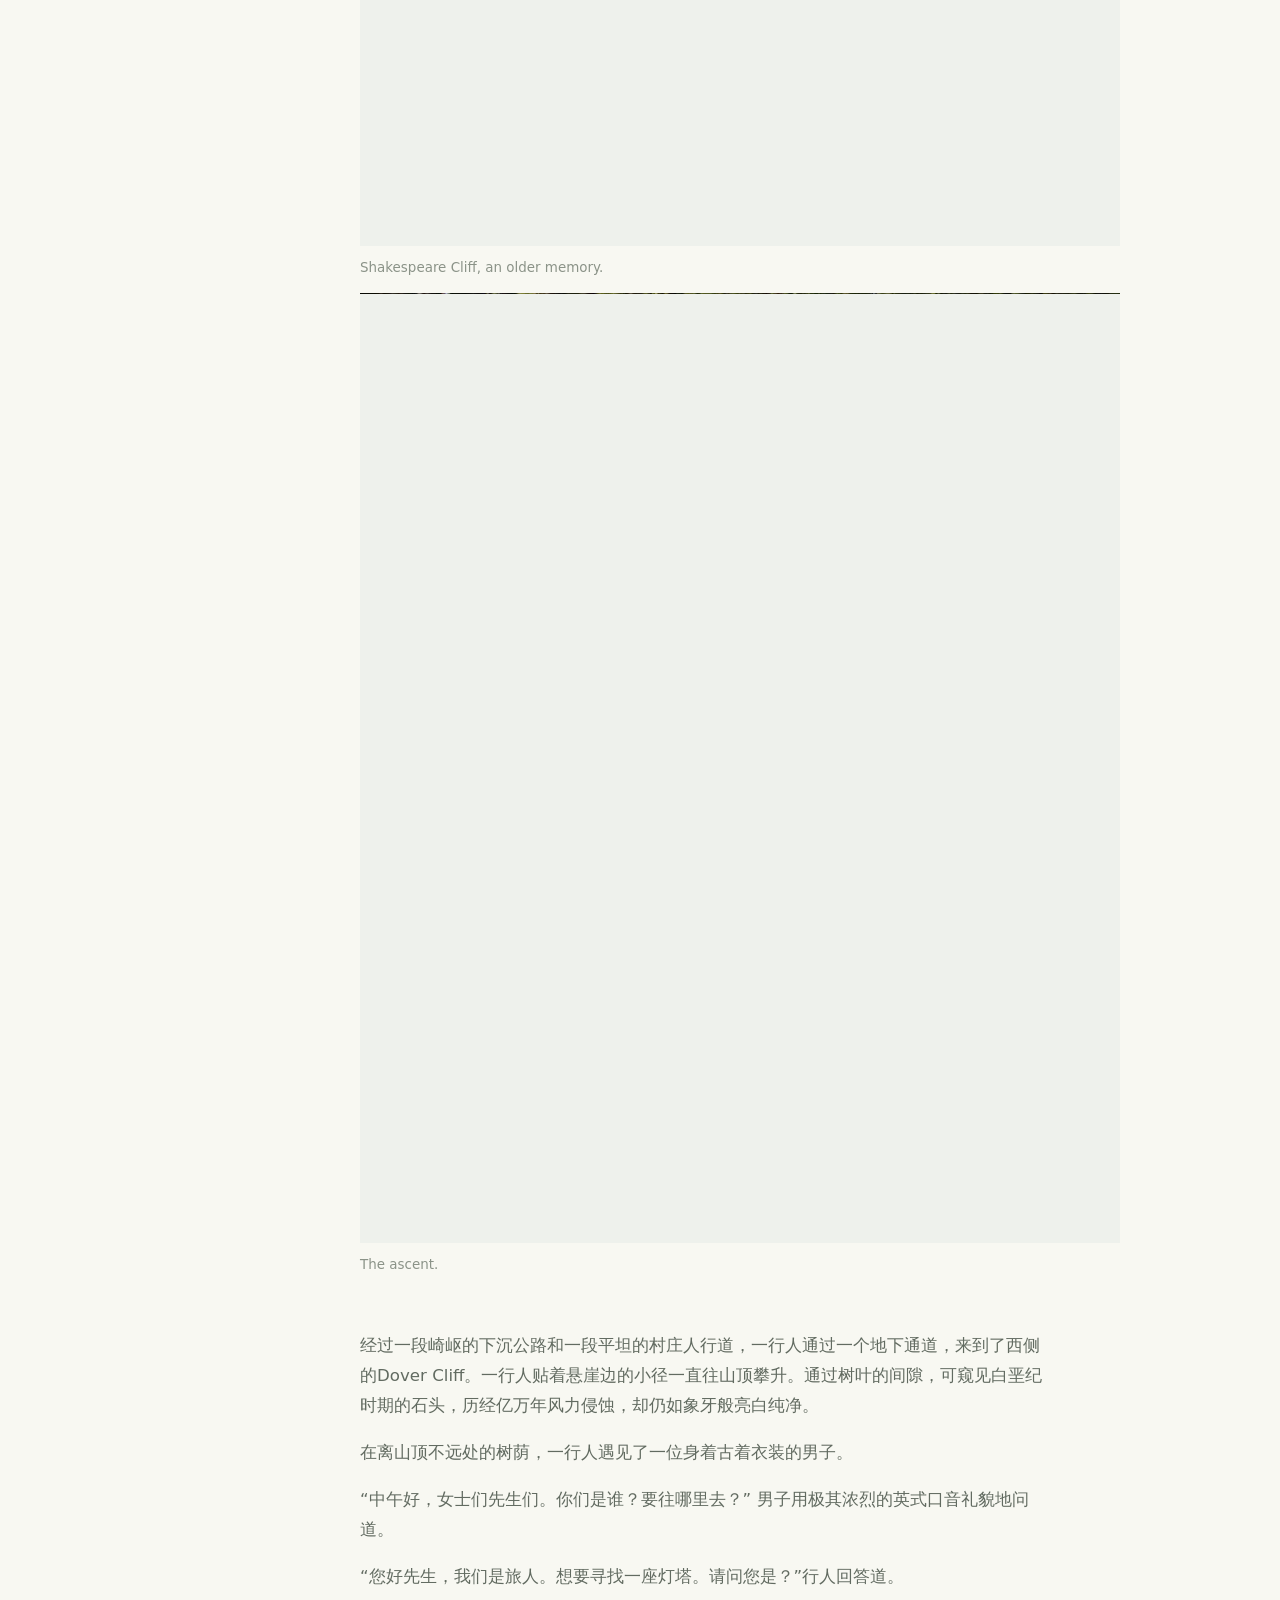
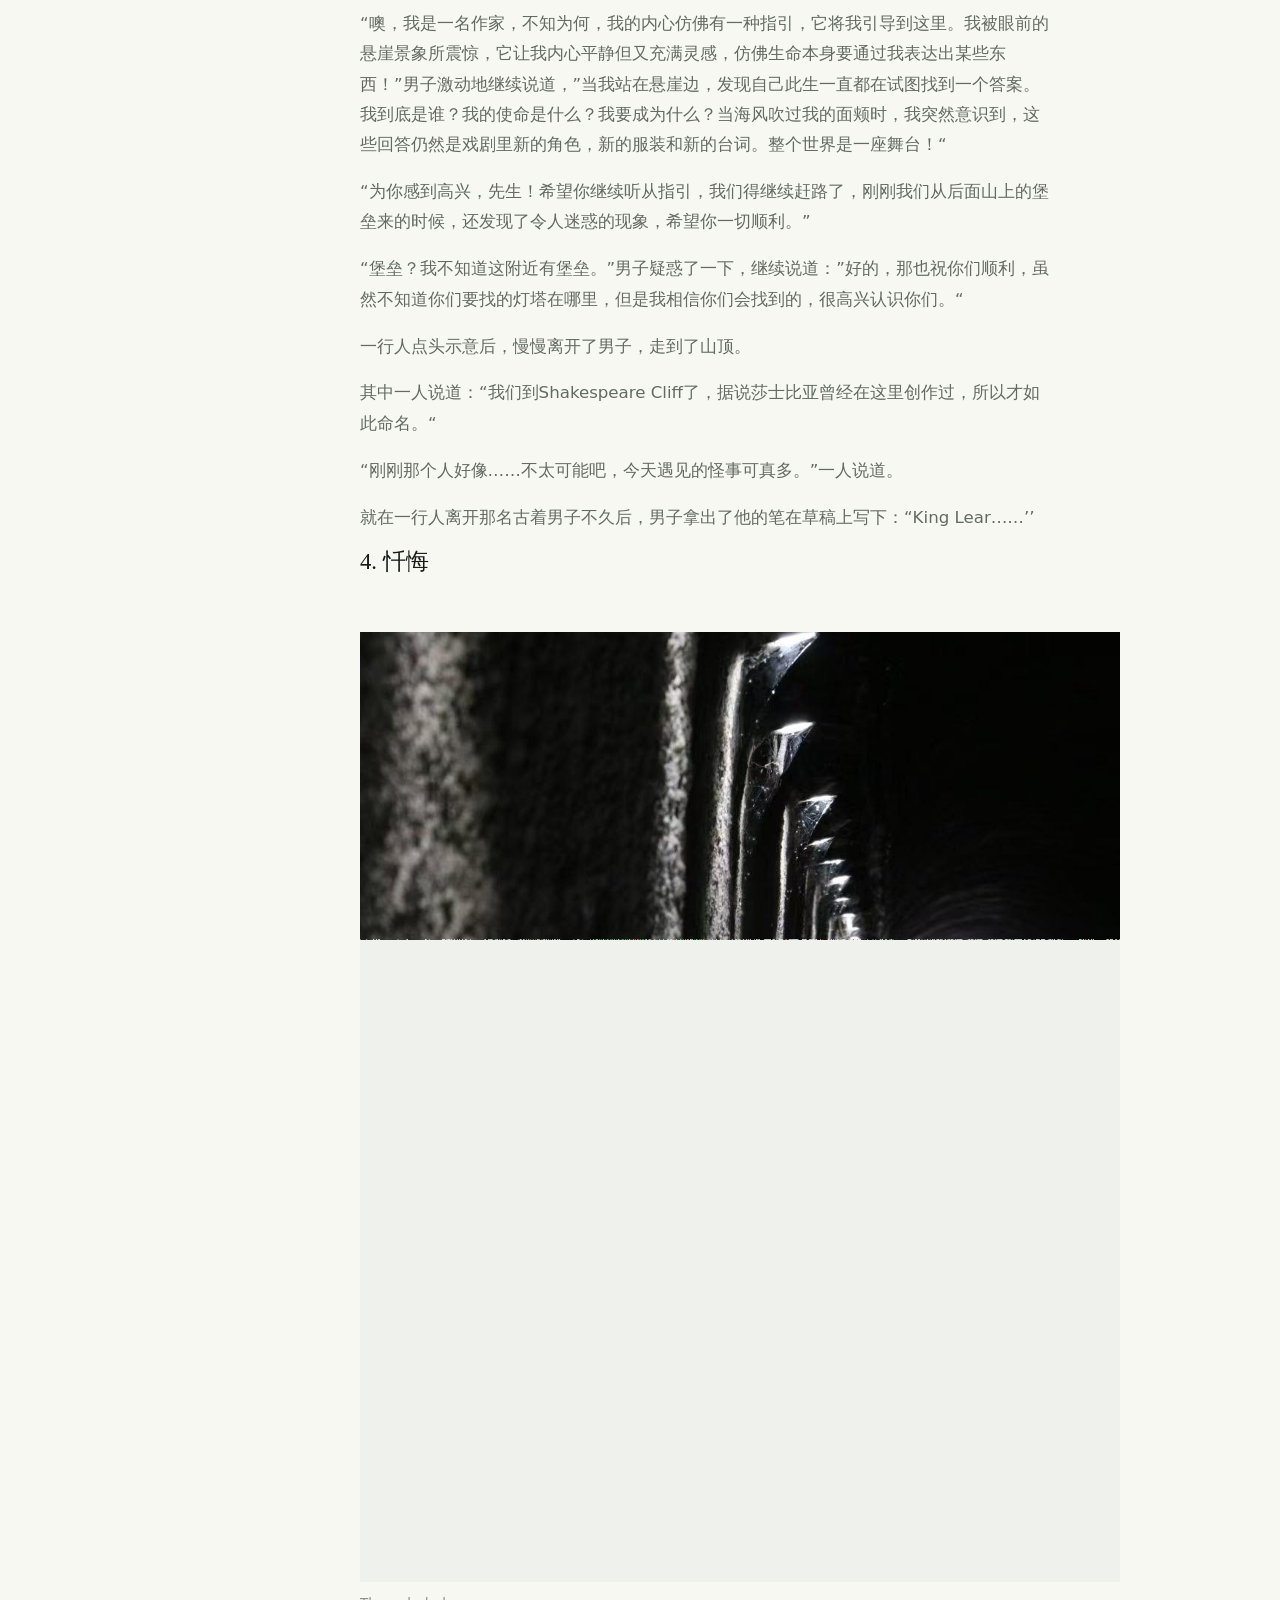
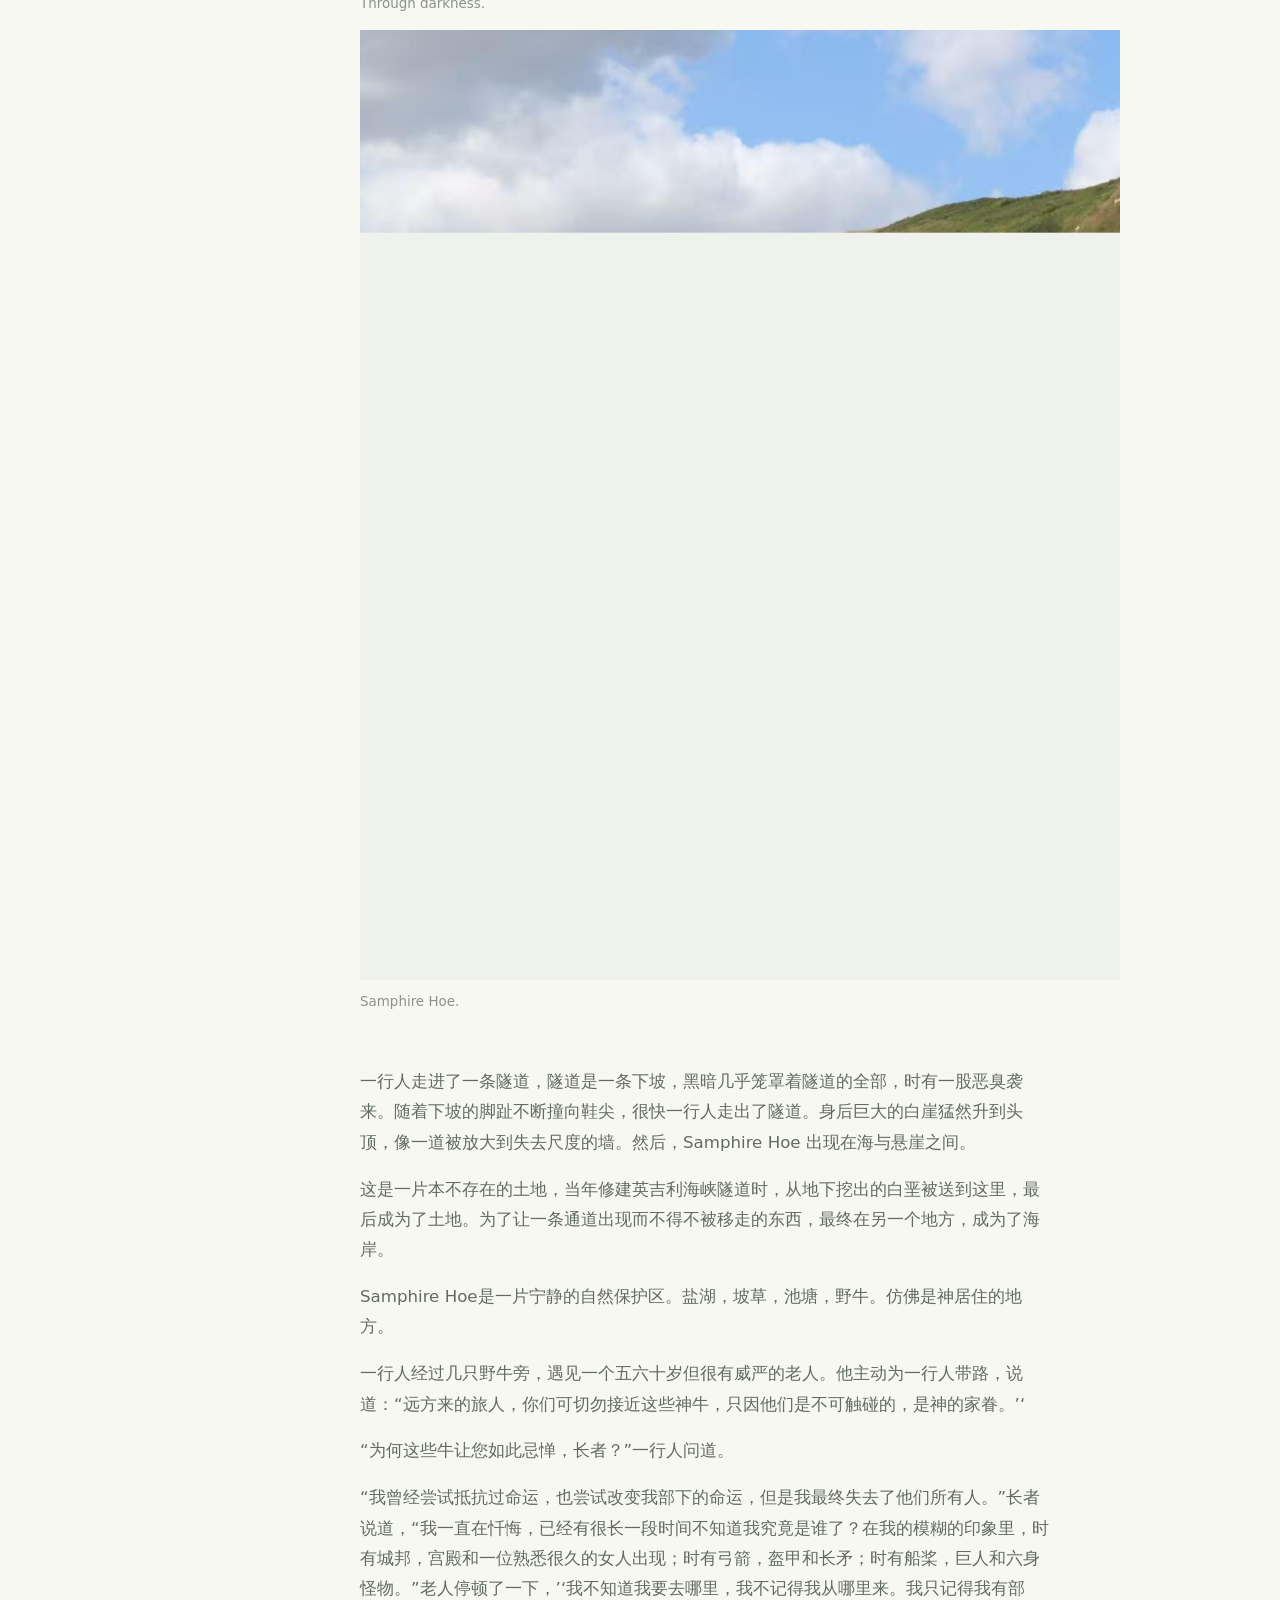
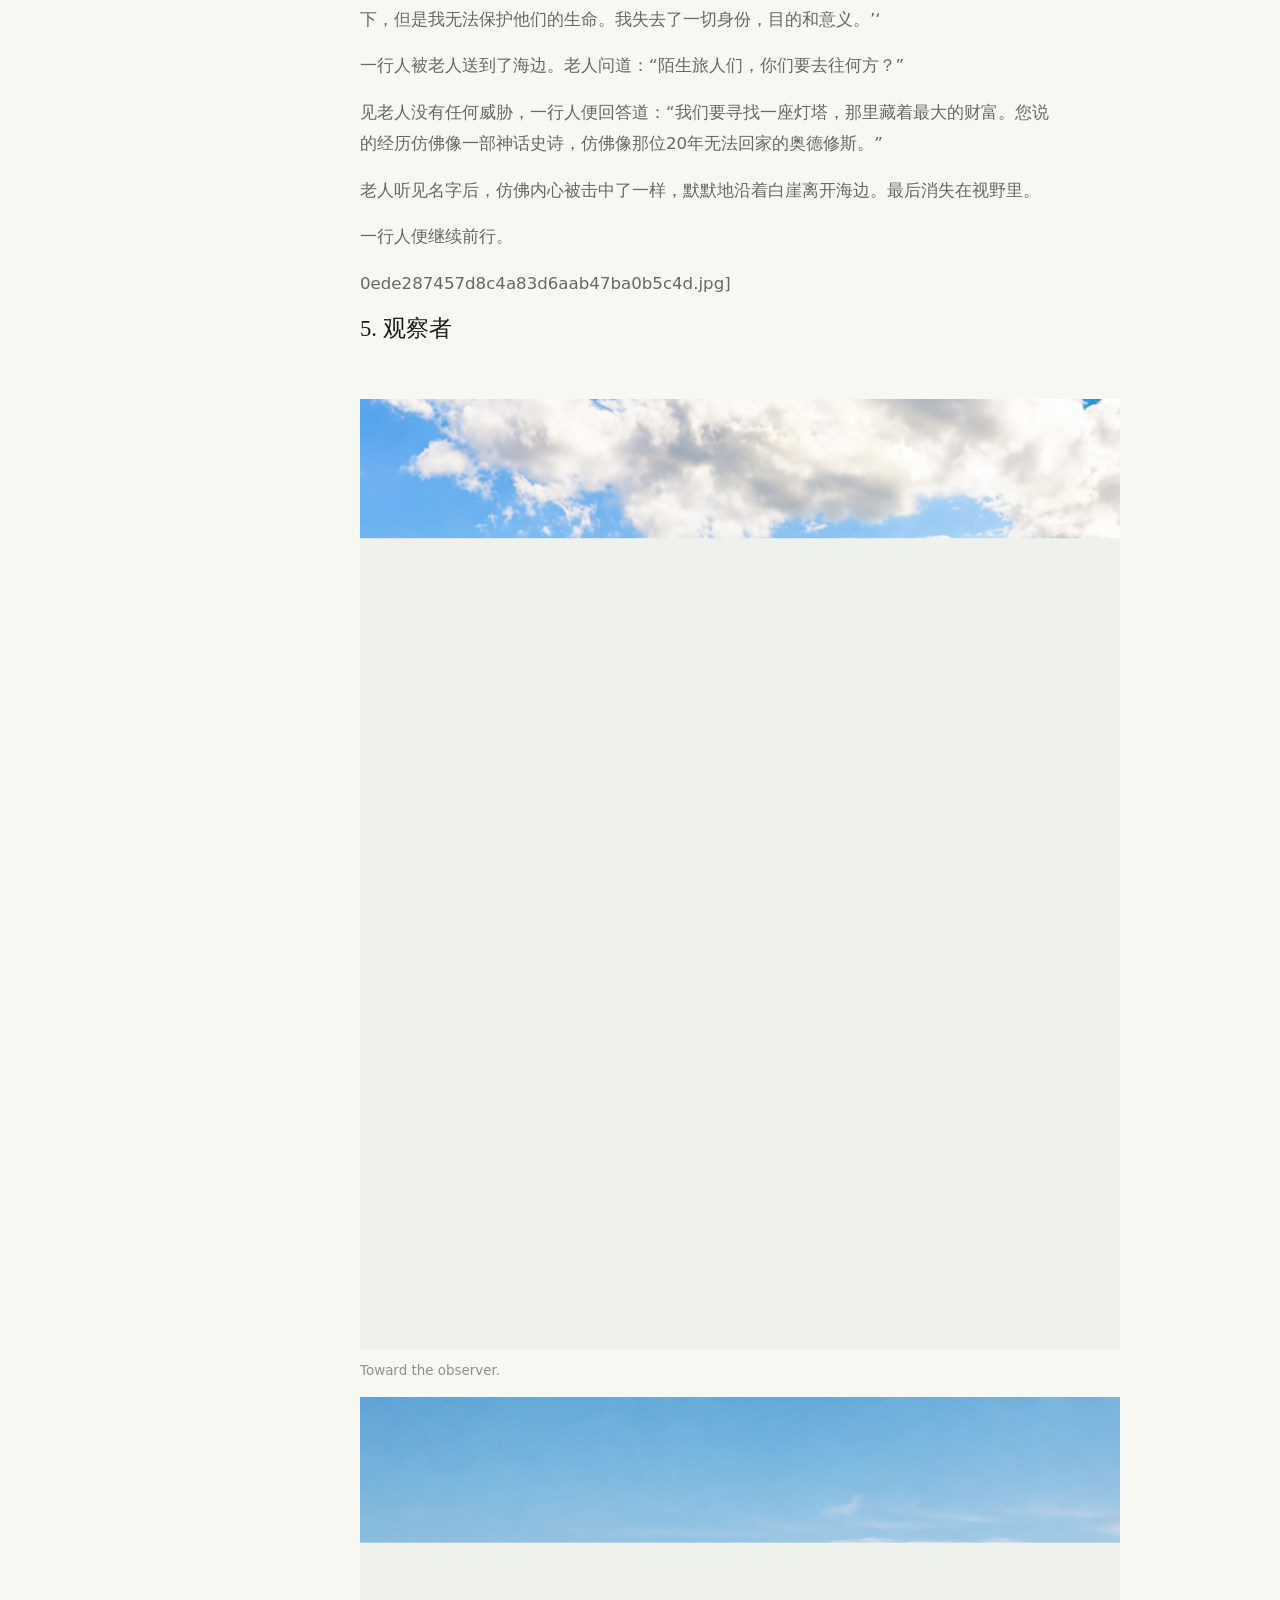
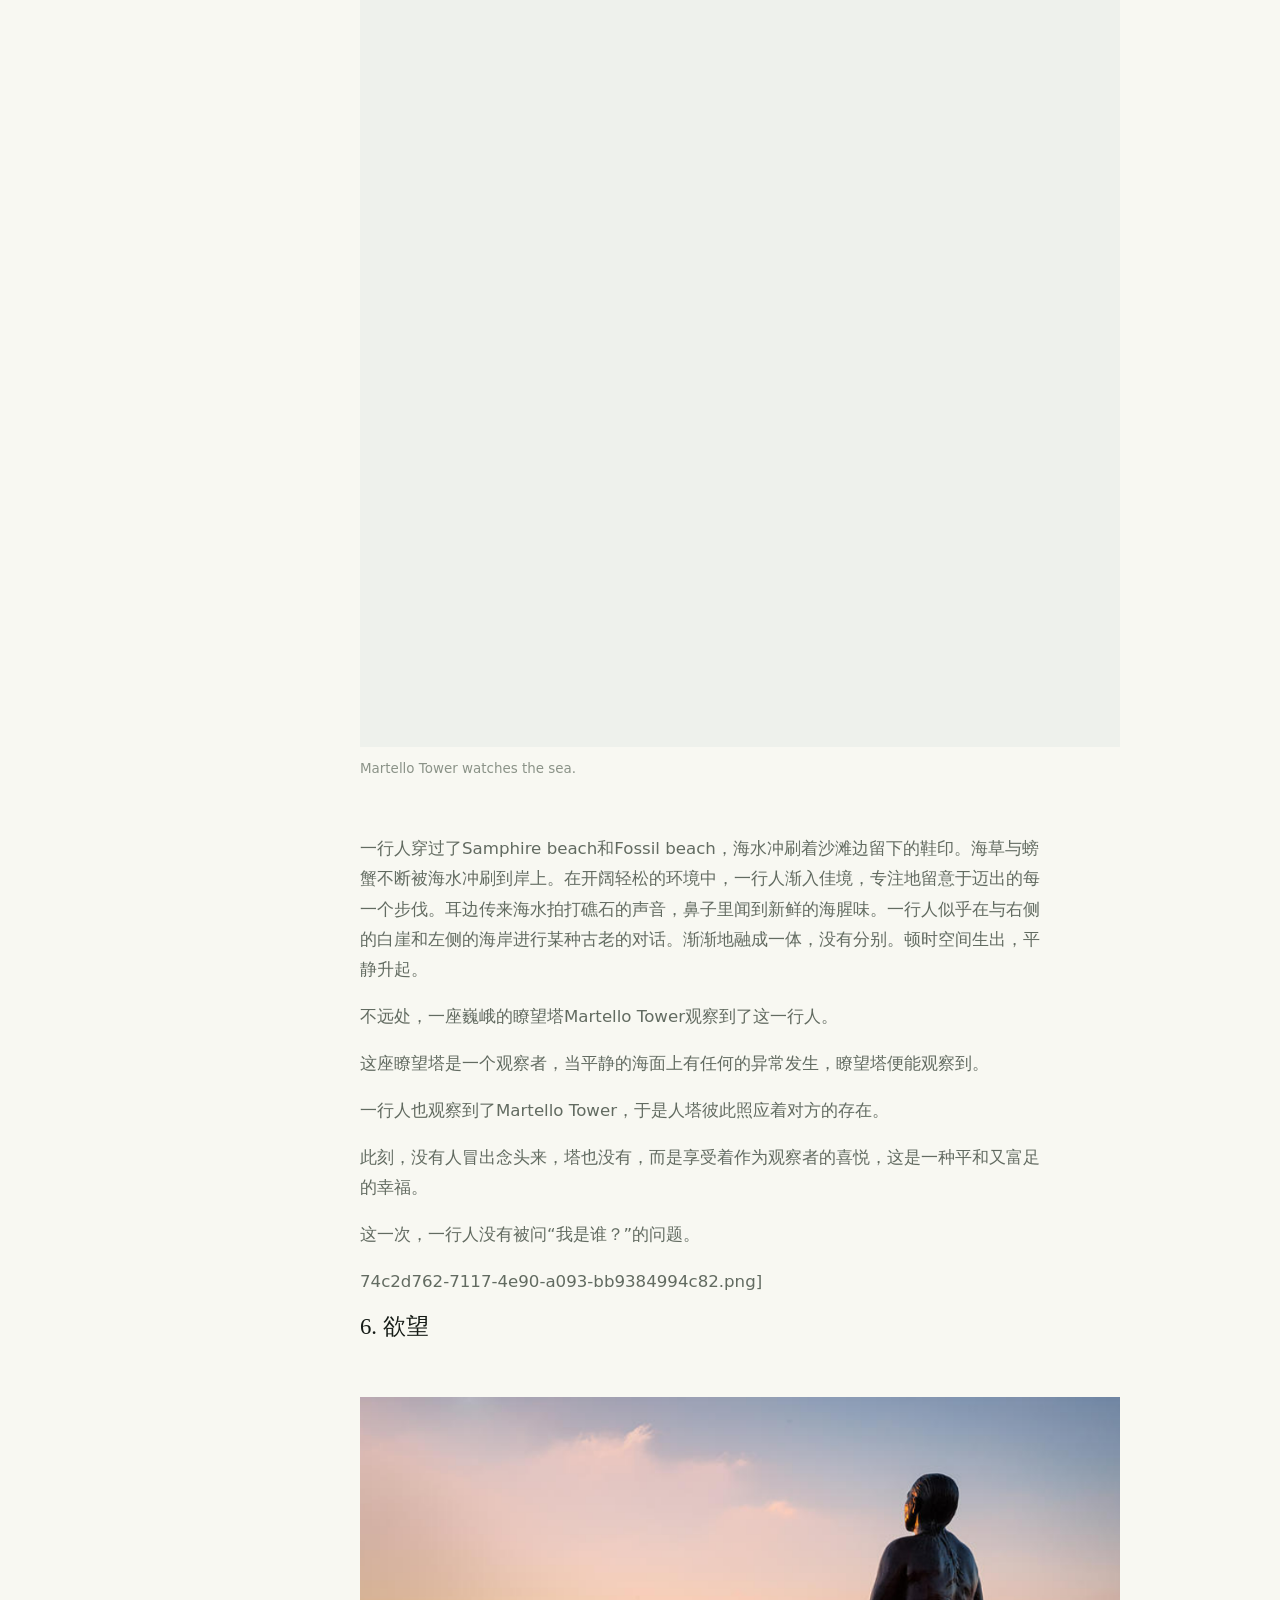
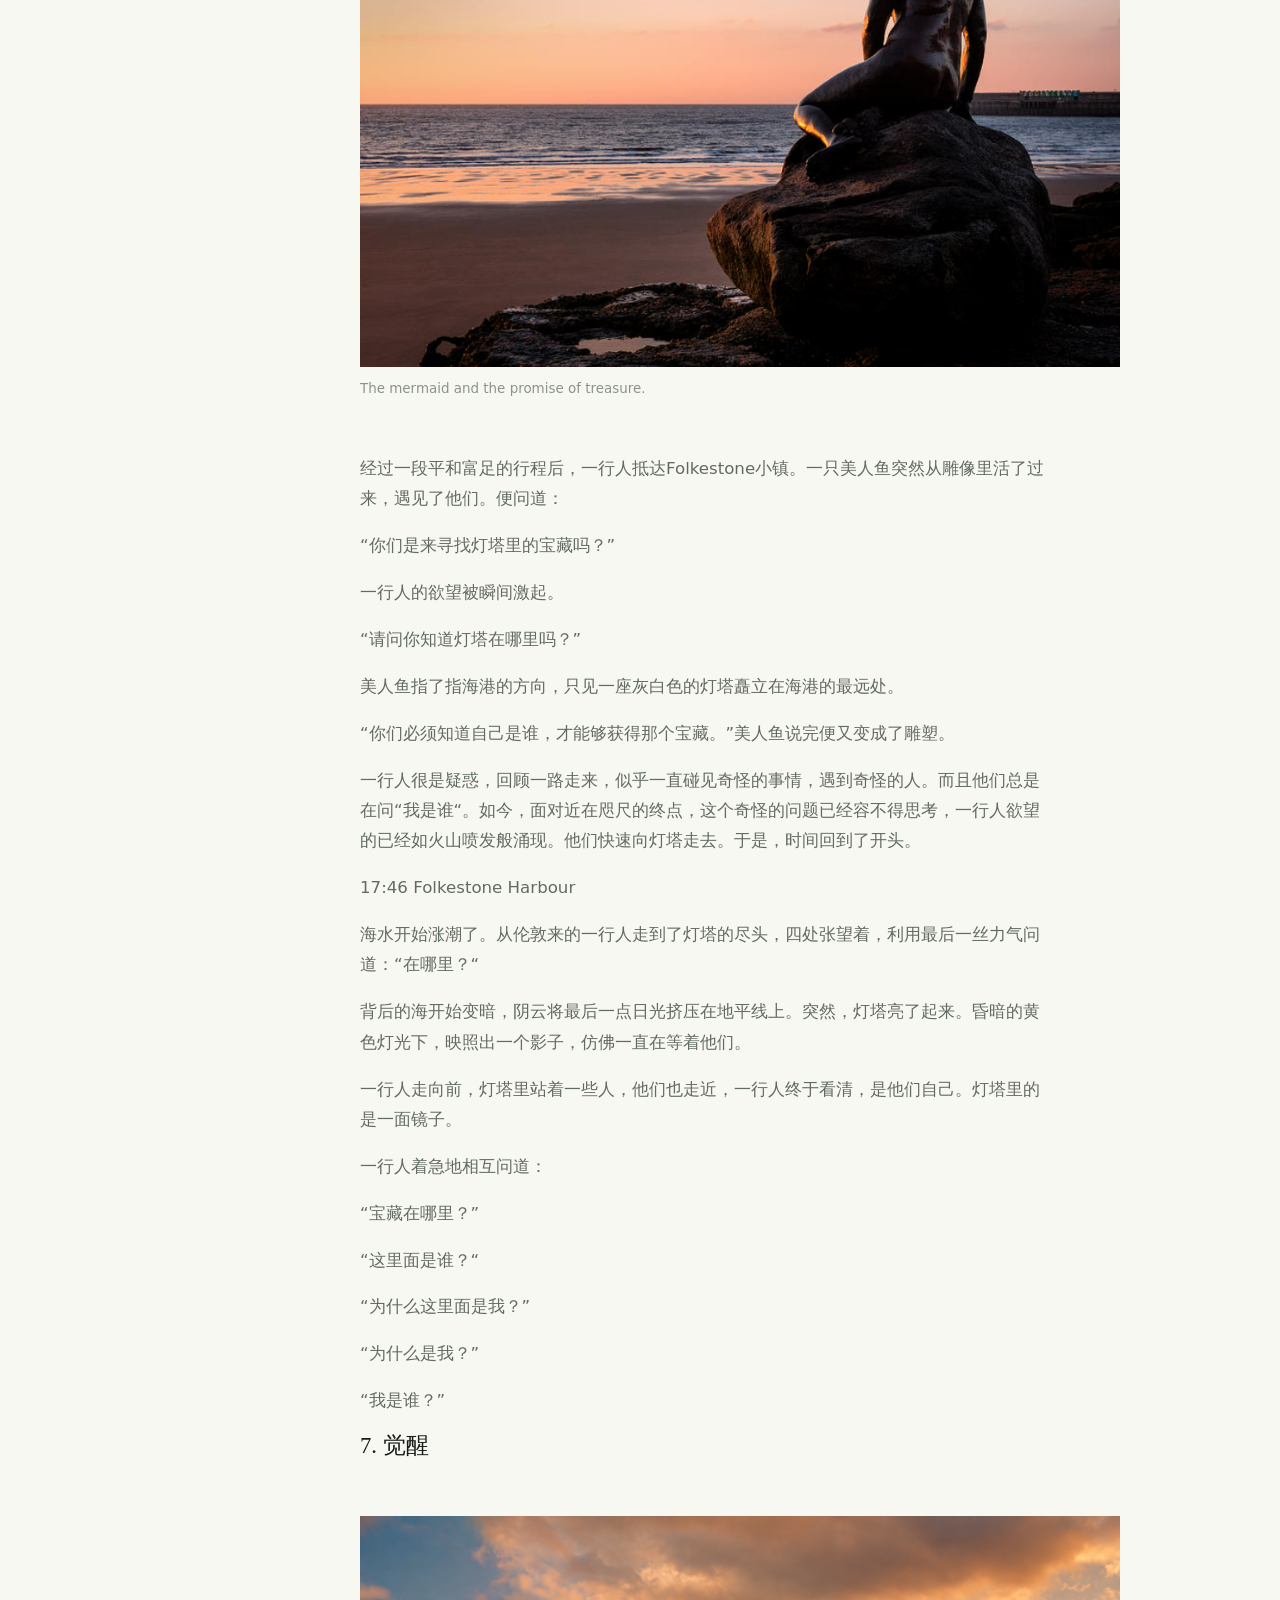
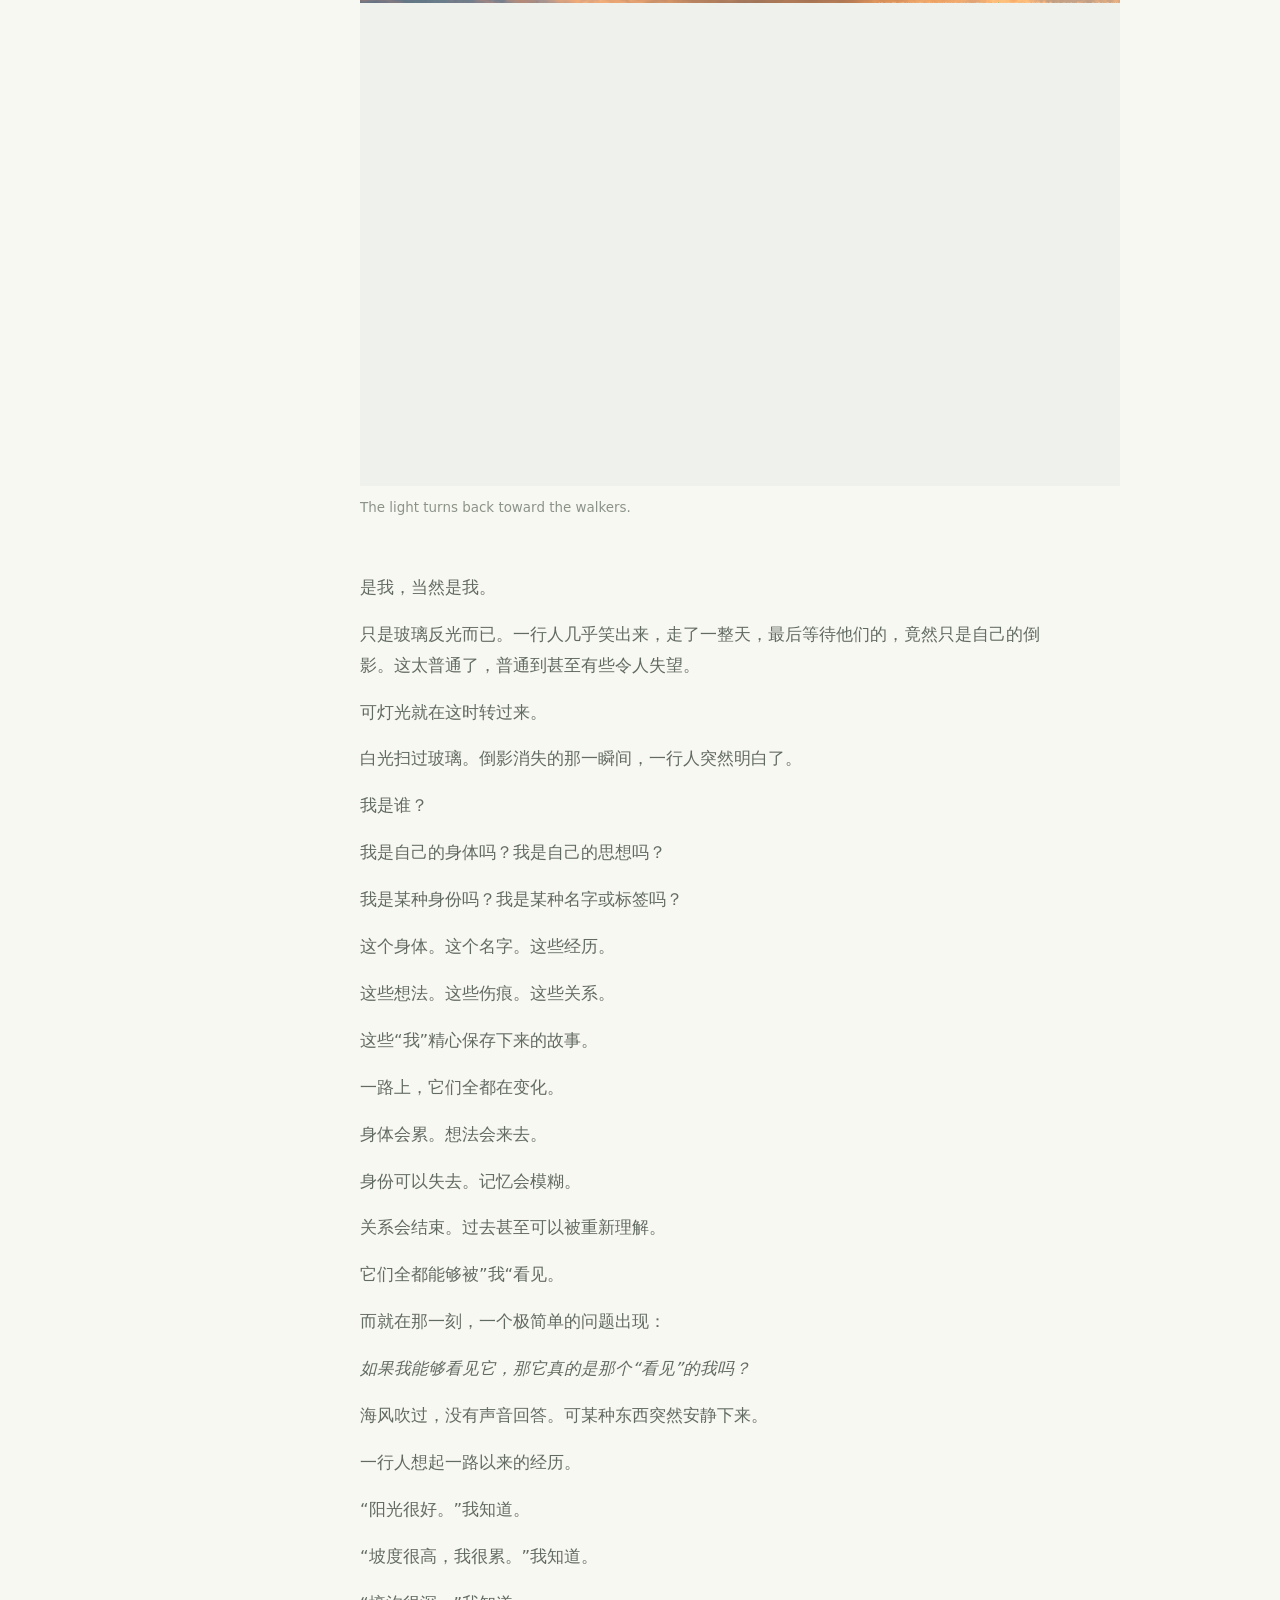
==== commit 3753a244: "Publish Walk 03: An Odyssey Walk" ====
--- a/journal.html
+++ b/journal.html
@@ -6,7 +6,7 @@
     <title>Journal | Awakened Walkers Club</title>
     <meta
       name="description"
-      content="Completed walk journals from Awakened Walkers Club: Trail 1 Chorleywood - Chesham and Trail 2 Balcombe and Ardingly Reservoir."
+      content="Completed walk journals from Awakened Walkers Club, including Trail 3: An Odyssey Walk from Dover Priory to Folkestone Harbour."
     >
     <link rel="stylesheet" href="styles.css">
   </head>
@@ -29,7 +29,7 @@
       <section class="journal-hero">
         <div class="section-inner narrow">
           <p class="eyebrow">Journal</p>
-          <h1>Two walks, two records.</h1>
+          <h1>Three walks, three records.</h1>
           <p>
             Real trail logs from completed Awakened Walkers Club walks. The writing keeps the original voice of the
             club: calm, observant, and occasionally very honest about mud.
@@ -39,6 +39,10 @@
 
       <section class="section article-index" aria-label="Journal index">
         <div class="section-inner narrow">
+          <a href="#walk-03">
+            <span>Walk 03</span>
+            <strong>《An Odyssey Walk》 Log故事集</strong>
+          </a>
           <a href="#walk-02">
             <span>Walk 02</span>
             <strong>Balcombe and Ardingly Reservoir Extended Circular</strong>
@@ -49,6 +53,151 @@
           </a>
         </div>
       </section>
+
+      <article class="journal-article journey-article" id="walk-03">
+        <div class="section-inner article-grid">
+          <aside>
+            <span>Walk 03</span>
+            <strong>22 Aug 2026</strong>
+            <small>Dover Priory – Folkestone Harbour</small>
+            <small>8 miles</small>
+          </aside>
+          <div class="article-body">
+            <p class="section-kicker">Log 故事集</p>
+            <h2>《An Odyssey Walk》</h2>
+            <p class="journey-subtitle">Based on Awakened Walkers Club Trail 3 · 22/08/2026</p>
+            <p class="lede">“有一个’不可名状’的事物，它始于宇宙诞生之前，始于任何事物存在之前。它至今仍然存在于当下，存在于每个生命里。”——Rupert Spira</p>
+            <p>我是谁？</p>
+            <h3>1. 灯塔</h3>
+            <figure class="journal-feature natural"><img src="assets/journal/trail-3-lighthouse-opening.png" alt="Folkestone Harbour lighthouse beneath a darkening sky."><figcaption>The light at the end of the walk.</figcaption></figure>
+            <p>17:46 Folkestone Harbour</p>
+            <p>海水开始涨潮了。从伦敦来的一行人走到了灯塔的尽头，四处张望着，利用最后一丝力气问道：“在哪里？”</p>
+            <p>背后的海开始变暗，阴云将最后一点日光挤压在地平线上。突然，灯塔亮了起来。昏暗的黄色灯光下，映照出一个影子，仿佛一直在等着他们。</p>
+            <h3>2. 堡垒</h3>
+            <figure class="journal-feature natural"><img src="assets/journal/trail-3-fort-passage.png" alt="A narrow passage through the Western Heights fortifications."><figcaption>A passage through the fort.</figcaption></figure>
+            <p>8个小时前，列车门“嘀”一声打开。从伦敦来的一行人下车。天气比想象中好，阳光充足，没有暴风。</p>
+            <p>一行人从Dover Priority出站，门口的出租车，红绿灯，沿街房屋映入眼帘。随着逐渐深入进入Dover城镇，Dover城堡逐渐进入视野，巍峨耸立在另一侧的山崖之上。</p>
+            <p>一条上升的阶梯，将这行人从城镇引入到了山林里。走着走着，一座巨大的堡垒呈现在眼前。里面分布着异常巨大的壕沟，部分壕沟有9米到15米深。这些壕沟用砖砌筑，两侧留着火炮和轻武器交叉射击的遗迹。</p>
+            <p>来到一个小逃生通道的洞口，一行人准备穿梭到另一头，只见另一头冒出一个男青年的面庞，他似乎穿着军装。青年对着洞口说道：“你们是谁？你们要去哪里？”</p>
+            <p>“我们想要从这里穿过去，到海边。” 一行人说道。</p>
+            <p>“你们快速离开壕沟，马上这里会变得危险。法国军队要攻打过来了，已经看见了对面法国的船舰往Dover港口驶来。虽然不知道你们是怎么进去的，但是请务必快速离开，为了你们的安全考虑，请离开后往西侧走，那里会更安全。‘’ 说罢，青年便离开了另一头的洞口。</p>
+            <p>当一行人穿过只有1.5米高的通道后，发现眼前空无一人，Dover的海港只有空寂，海面只有开阔与平静。</p>
+            <p>“他是谁？“ 一个人不禁问道。</p>
+            <p>“他看起来像一个士兵。”一个人回答道。</p>
+            <p>“他好像对我们的身份很疑惑，问了我们是谁？”一个人说道。</p>
+            <p>我们是谁？一行人看着背后的独立堡垒，若有所思地继续前行。</p>
+            <h3>3. 悬崖</h3>
+            <div class="journal-gallery journey-gallery"><figure><img src="assets/journal/trail-3-shakespeare-cliff-archive.png" alt="Historic view of Shakespeare Cliff at Dover."><figcaption>Shakespeare Cliff, an older memory.</figcaption></figure><figure><img src="assets/journal/trail-3-climb.png" alt="Walkers climbing a shaded path toward the cliff."><figcaption>The ascent.</figcaption></figure></div>
+            <p>经过一段崎岖的下沉公路和一段平坦的村庄人行道，一行人通过一个地下通道，来到了西侧的Dover Cliff。一行人贴着悬崖边的小径一直往山顶攀升。通过树叶的间隙，可窥见白垩纪时期的石头，历经亿万年风力侵蚀，却仍如象牙般亮白纯净。</p>
+            <p>在离山顶不远处的树荫，一行人遇见了一位身着古着衣装的男子。</p>
+            <p>“中午好，女士们先生们。你们是谁？要往哪里去？” 男子用极其浓烈的英式口音礼貌地问道。</p>
+            <p>“您好先生，我们是旅人。想要寻找一座灯塔。请问您是？”行人回答道。</p>
+            <p>“噢，我是一名作家，不知为何，我的内心仿佛有一种指引，它将我引导到这里。我被眼前的悬崖景象所震惊，它让我内心平静但又充满灵感，仿佛生命本身要通过我表达出某些东西！”男子激动地继续说道，”当我站在悬崖边，发现自己此生一直都在试图找到一个答案。我到底是谁？我的使命是什么？我要成为什么？当海风吹过我的面颊时，我突然意识到，这些回答仍然是戏剧里新的角色，新的服装和新的台词。整个世界是一座舞台！“</p>
+            <p>“为你感到高兴，先生！希望你继续听从指引，我们得继续赶路了，刚刚我们从后面山上的堡垒来的时候，还发现了令人迷惑的现象，希望你一切顺利。”</p>
+            <p>“堡垒？我不知道这附近有堡垒。”男子疑惑了一下，继续说道：”好的，那也祝你们顺利，虽然不知道你们要找的灯塔在哪里，但是我相信你们会找到的，很高兴认识你们。“</p>
+            <p>一行人点头示意后，慢慢离开了男子，走到了山顶。</p>
+            <p>其中一人说道：“我们到Shakespeare Cliff了，据说莎士比亚曾经在这里创作过，所以才如此命名。“</p>
+            <p>“刚刚那个人好像……不太可能吧，今天遇见的怪事可真多。”一人说道。</p>
+            <p>就在一行人离开那名古着男子不久后，男子拿出了他的笔在草稿上写下：“King Lear……’’</p>
+            <h3>4. 忏悔</h3>
+            <div class="journal-gallery journey-gallery"><figure><img src="assets/journal/trail-3-tunnel.png" alt="Walkers moving through a dark tunnel toward daylight."><figcaption>Through darkness.</figcaption></figure><figure><img src="assets/journal/trail-3-samphire-hoe.png" alt="Walkers beside cattle beneath the white cliffs at Samphire Hoe."><figcaption>Samphire Hoe.</figcaption></figure></div>
+            <p>一行人走进了一条隧道，隧道是一条下坡，黑暗几乎笼罩着隧道的全部，时有一股恶臭袭来。随着下坡的脚趾不断撞向鞋尖，很快一行人走出了隧道。身后巨大的白崖猛然升到头顶，像一道被放大到失去尺度的墙。然后，Samphire Hoe 出现在海与悬崖之间。</p>
+            <p>这是一片本不存在的土地，当年修建英吉利海峡隧道时，从地下挖出的白垩被送到这里，最后成为了土地。为了让一条通道出现而不得不被移走的东西，最终在另一个地方，成为了海岸。</p>
+            <p>Samphire Hoe是一片宁静的自然保护区。盐湖，坡草，池塘，野牛。仿佛是神居住的地方。</p>
+            <p>一行人经过几只野牛旁，遇见一个五六十岁但很有威严的老人。他主动为一行人带路，说道：“远方来的旅人，你们可切勿接近这些神牛，只因他们是不可触碰的，是神的家眷。’‘</p>
+            <p>“为何这些牛让您如此忌惮，长者？”一行人问道。</p>
+            <p>“我曾经尝试抵抗过命运，也尝试改变我部下的命运，但是我最终失去了他们所有人。”长者说道，“我一直在忏悔，已经有很长一段时间不知道我究竟是谁了？在我的模糊的印象里，时有城邦，宫殿和一位熟悉很久的女人出现；时有弓箭，盔甲和长矛；时有船桨，巨人和六身怪物。”老人停顿了一下，’‘我不知道我要去哪里，我不记得我从哪里来。我只记得我有部下，但是我无法保护他们的生命。我失去了一切身份，目的和意义。’‘</p>
+            <p>一行人被老人送到了海边。老人问道：“陌生旅人们，你们要去往何方？”</p>
+            <p>见老人没有任何威胁，一行人便回答道：“我们要寻找一座灯塔，那里藏着最大的财富。您说的经历仿佛像一部神话史诗，仿佛像那位20年无法回家的奥德修斯。”</p>
+            <p>老人听见名字后，仿佛内心被击中了一样，默默地沿着白崖离开海边。最后消失在视野里。</p>
+            <p>一行人便继续前行。</p>
+            <p>0ede287457d8c4a83d6aab47ba0b5c4d.jpg]</p>
+            <h3>5. 观察者</h3>
+            <div class="journal-gallery journey-gallery"><figure><img src="assets/journal/trail-3-martello-walk.png" alt="The group crossing open ground toward a Martello tower."><figcaption>Toward the observer.</figcaption></figure><figure><img src="assets/journal/trail-3-martello-tower.png" alt="A Martello tower overlooking the English Channel."><figcaption>Martello Tower watches the sea.</figcaption></figure></div>
+            <p>一行人穿过了Samphire beach和Fossil beach，海水冲刷着沙滩边留下的鞋印。海草与螃蟹不断被海水冲刷到岸上。在开阔轻松的环境中，一行人渐入佳境，专注地留意于迈出的每一个步伐。耳边传来海水拍打礁石的声音，鼻子里闻到新鲜的海腥味。一行人似乎在与右侧的白崖和左侧的海岸进行某种古老的对话。渐渐地融成一体，没有分别。顿时空间生出，平静升起。</p>
+            <p>不远处，一座巍峨的瞭望塔Martello Tower观察到了这一行人。</p>
+            <p>这座瞭望塔是一个观察者，当平静的海面上有任何的异常发生，瞭望塔便能观察到。</p>
+            <p>一行人也观察到了Martello Tower，于是人塔彼此照应着对方的存在。</p>
+            <p>此刻，没有人冒出念头来，塔也没有，而是享受着作为观察者的喜悦，这是一种平和又富足的幸福。</p>
+            <p>这一次，一行人没有被问“我是谁？”的问题。</p>
+            <p>74c2d762-7117-4e90-a093-bb9384994c82.png]</p>
+            <h3>6. 欲望</h3>
+            <figure class="journal-feature natural"><img src="assets/journal/trail-3-mermaid.png" alt="The Folkestone mermaid looking out across the sea at sunset."><figcaption>The mermaid and the promise of treasure.</figcaption></figure>
+            <p>经过一段平和富足的行程后，一行人抵达Folkestone小镇。一只美人鱼突然从雕像里活了过来，遇见了他们。便问道：</p>
+            <p>“你们是来寻找灯塔里的宝藏吗？”</p>
+            <p>一行人的欲望被瞬间激起。</p>
+            <p>“请问你知道灯塔在哪里吗？”</p>
+            <p>美人鱼指了指海港的方向，只见一座灰白色的灯塔矗立在海港的最远处。</p>
+            <p>“你们必须知道自己是谁，才能够获得那个宝藏。”美人鱼说完便又变成了雕塑。</p>
+            <p>一行人很是疑惑，回顾一路走来，似乎一直碰见奇怪的事情，遇到奇怪的人。而且他们总是在问“我是谁“。如今，面对近在咫尺的终点，这个奇怪的问题已经容不得思考，一行人欲望的已经如火山喷发般涌现。他们快速向灯塔走去。于是，时间回到了开头。</p>
+            <p>17:46 Folkestone Harbour</p>
+            <p>海水开始涨潮了。从伦敦来的一行人走到了灯塔的尽头，四处张望着，利用最后一丝力气问道：“在哪里？“</p>
+            <p>背后的海开始变暗，阴云将最后一点日光挤压在地平线上。突然，灯塔亮了起来。昏暗的黄色灯光下，映照出一个影子，仿佛一直在等着他们。</p>
+            <p>一行人走向前，灯塔里站着一些人，他们也走近，一行人终于看清，是他们自己。灯塔里的是一面镜子。</p>
+            <p>一行人着急地相互问道：</p>
+            <p>“宝藏在哪里？”</p>
+            <p>“这里面是谁？“</p>
+            <p>“为什么这里面是我？”</p>
+            <p>“为什么是我？”</p>
+            <p>“我是谁？”</p>
+            <h3>7. 觉醒</h3>
+            <figure class="journal-feature natural"><img src="assets/journal/trail-3-final-light.png" alt="A dark coastal beacon in warm evening light."><figcaption>The light turns back toward the walkers.</figcaption></figure>
+            <p>是我，当然是我。</p>
+            <p>只是玻璃反光而已。一行人几乎笑出来，走了一整天，最后等待他们的，竟然只是自己的倒影。这太普通了，普通到甚至有些令人失望。</p>
+            <p>可灯光就在这时转过来。</p>
+            <p>白光扫过玻璃。倒影消失的那一瞬间，一行人突然明白了。</p>
+            <p>我是谁？</p>
+            <p>我是自己的身体吗？我是自己的思想吗？</p>
+            <p>我是某种身份吗？我是某种名字或标签吗？</p>
+            <p>这个身体。这个名字。这些经历。</p>
+            <p>这些想法。这些伤痕。这些关系。</p>
+            <p>这些“我”精心保存下来的故事。</p>
+            <p>一路上，它们全都在变化。</p>
+            <p>身体会累。想法会来去。</p>
+            <p>身份可以失去。记忆会模糊。</p>
+            <p>关系会结束。过去甚至可以被重新理解。</p>
+            <p>它们全都能够被”我“看见。</p>
+            <p>而就在那一刻，一个极简单的问题出现：</p>
+            <p><em>如果我能够看见它，那它真的是那个“看见”的我吗？</em></p>
+            <p>海风吹过，没有声音回答。可某种东西突然安静下来。</p>
+            <p>一行人想起一路以来的经历。</p>
+            <p>“阳光很好。”我知道。</p>
+            <p>“坡度很高，我很累。”我知道。</p>
+            <p>“壕沟很深。”我知道。</p>
+            <p>“悬崖陡峭。”我知道。</p>
+            <p>“海面很平静。”我知道。</p>
+            <p>“海味很腥。”我知道。</p>
+            <p>“牛在吃草。”我知道。</p>
+            <p>“塔在那里。”我知道。</p>
+            <p>“沙滩上都是人群。”我知道。</p>
+            <p>“灯塔就在眼前。”我知道。</p>
+            <p>“我是谁？”我也知道。</p>
+            <p>所有东西一直来来去去，可有一个“不可名状”的事物，从Dover Priority到这里，一次都没有离开，每一刻都存在————</p>
+            <p><em>“知道这一切正在发生。”</em></p>
+            <h3>8. 转变</h3>
+            <p>一行人站在那里，第一次没有试图给“我”一个定义。也第一次感觉，这个问题不再需要答案。</p>
+            <p>灯塔再次转过来。玻璃里，那个熟悉的人重新出现。但这一次，没有立刻认出“我”。只是一个身体，一张脸。一个走了很远，头发被风吹乱，鞋上全是粘上泥的人。看着这些“我”，忽然笑了。</p>
+            <p>原来那个在终点等我的人，只是一路把我带到这里的人。</p>
+            <p>身后，海仍然不停地来，不停地去。美人鱼雕塑仍然在岸边；Martello Tower还在观察；牛依然在吃草；悬崖依旧落入海里；壕沟依然纵深。一切都没有改变。</p>
+            <p>可整条路忽然变了。</p>
+            <p>因为一行人终于意识到，真正的宝藏不是物质，甚至不是知识的获得。</p>
+            <p>而是从</p>
+            <p><em>“我是这些东西。”</em></p>
+            <p>转变到</p>
+            <p><em>“这些东西正在被我看见。”</em></p>
+            <h3>9. 结束是开始</h3>
+            <p>其中一人低头，摸到口袋里一块 Fossil Beach 捡来的石头。几千万年的时间，安静地躺在掌心。几十年以后，如果提出“我是谁”的这个人都不存在了，这个问题还有意义吗？</p>
+            <p>一行人看了一眼灯塔，转身准备离开，向 Folkestone 的灯火走去。</p>
+            <p>走出几步后，身后的灯塔再次旋转。一道光越过海面，越过港口，最后从这行人的身上一扫而过。</p>
+            <p>他们没有回头。</p>
+            <p>因为就在那一刻，他们脑中一直吵闹的声音，第一次彻底安静了。</p>
+            <p>他们走了一整天，想要找到灯塔里的宝藏。最后找到的是他们自己，是他们的“我”，但是“我“是谁。直到路的尽头才发现——<em>凡是我能够找到的，都不是我。</em></p>
+            <p>而那个真正等待我的“人”，也从未站在终点。</p>
+            <p><em>而是从第一步开始，</em></p>
+            <p><em>祂就一直在。</em></p>
+          </div>
+        </div>
+      </article>
 
       <article class="journal-article" id="walk-02">
         <div class="section-inner article-grid">
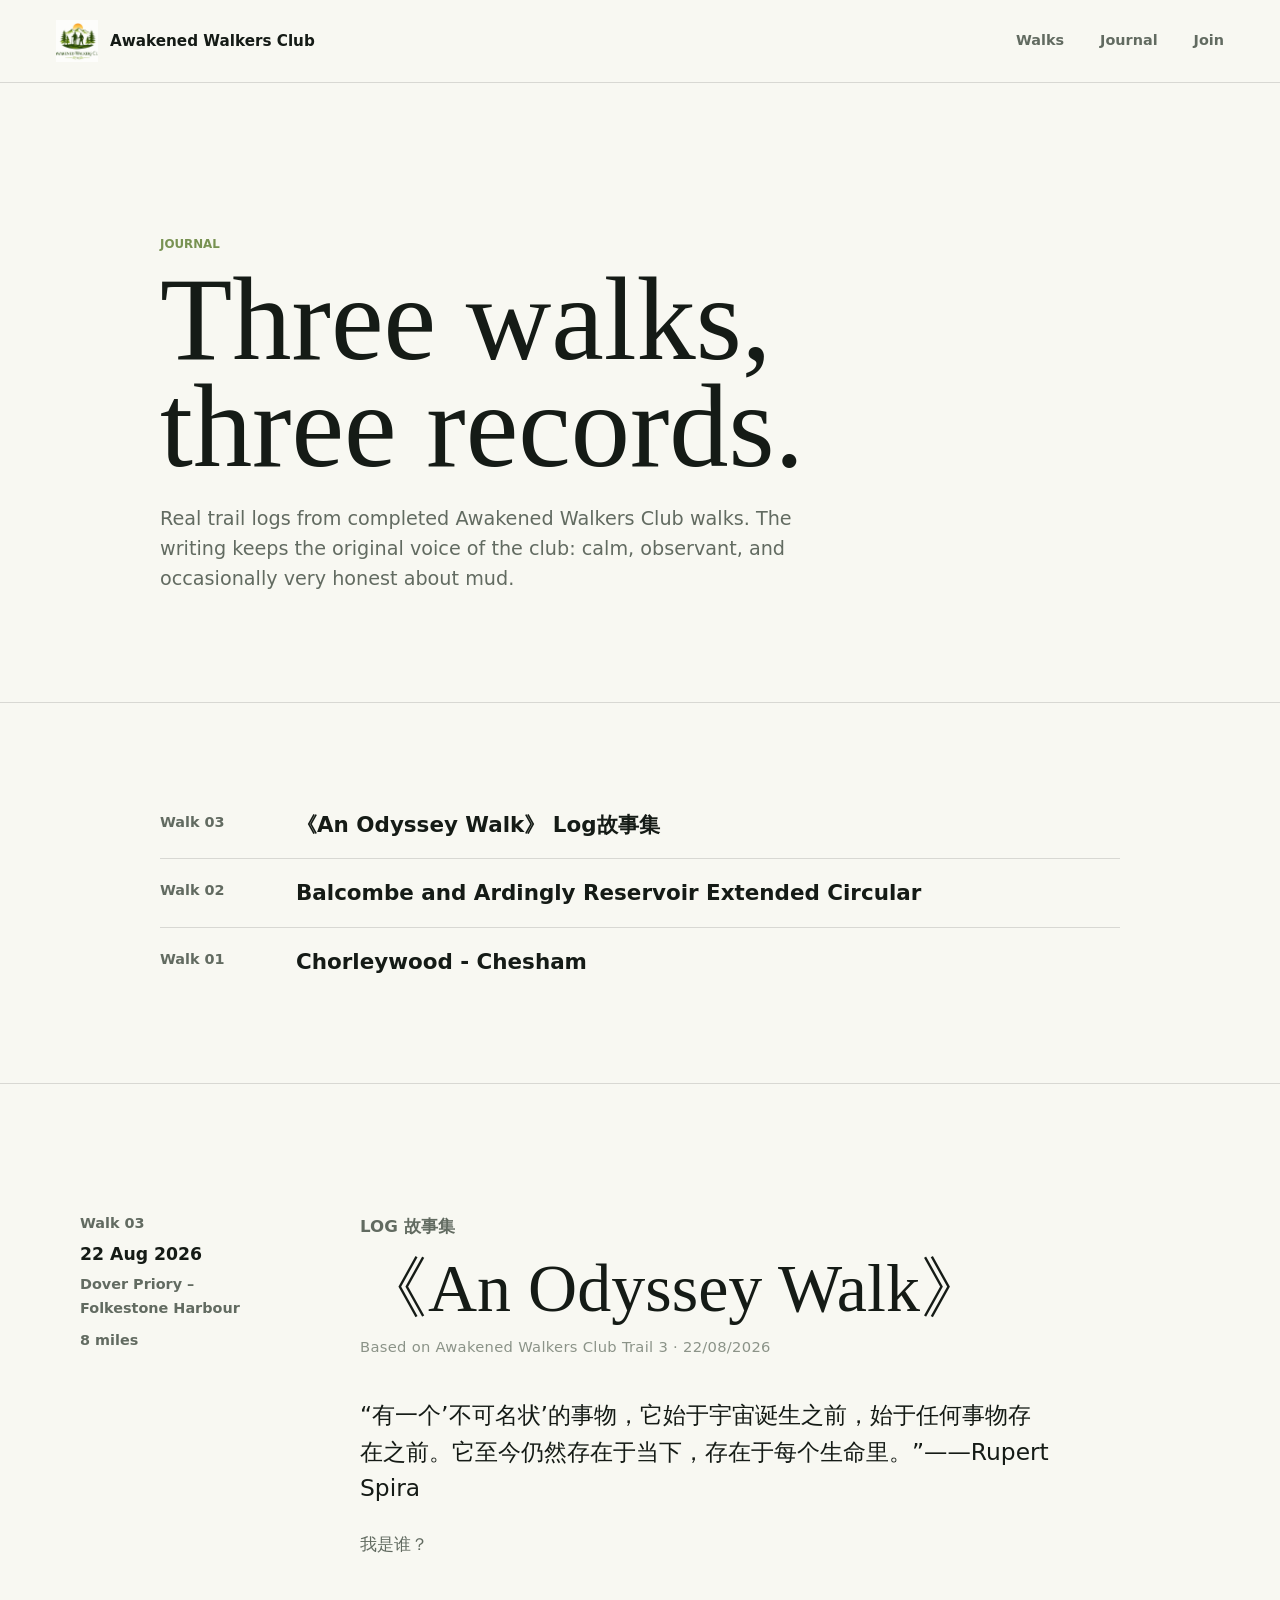
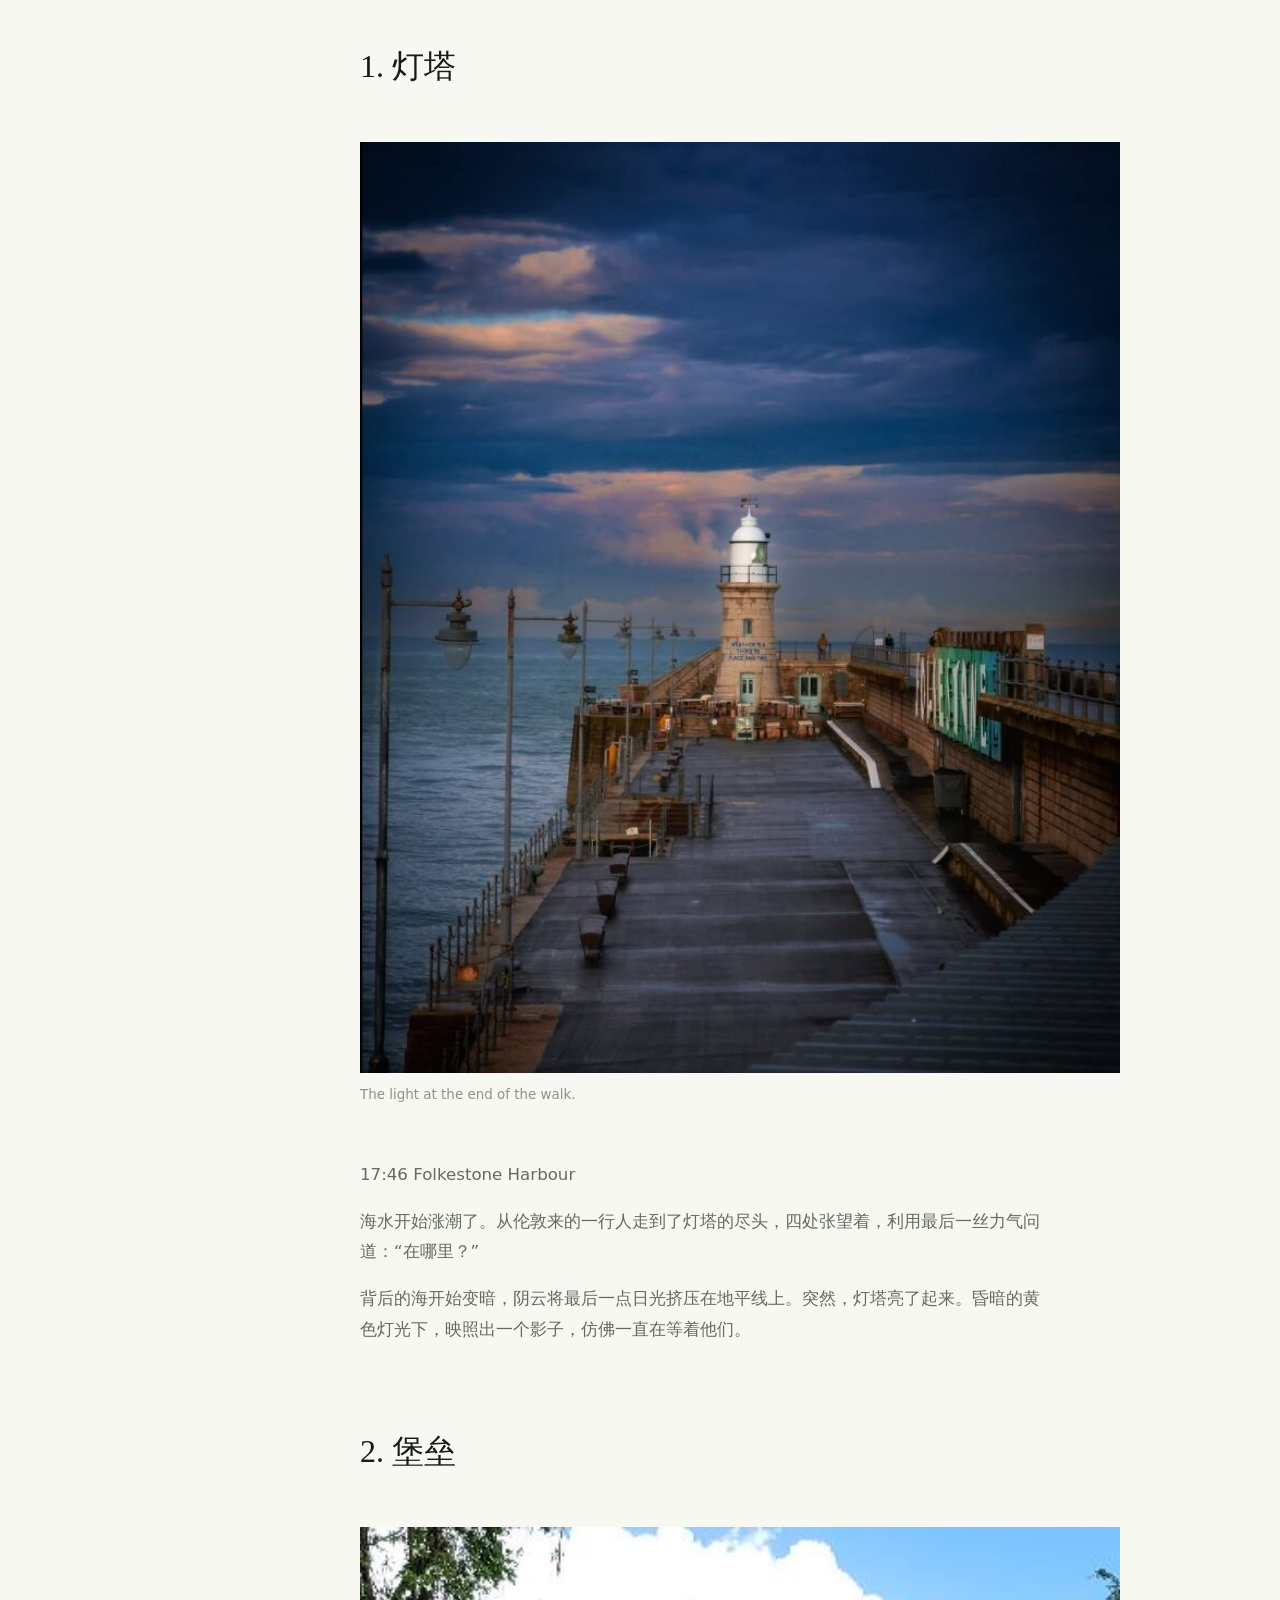
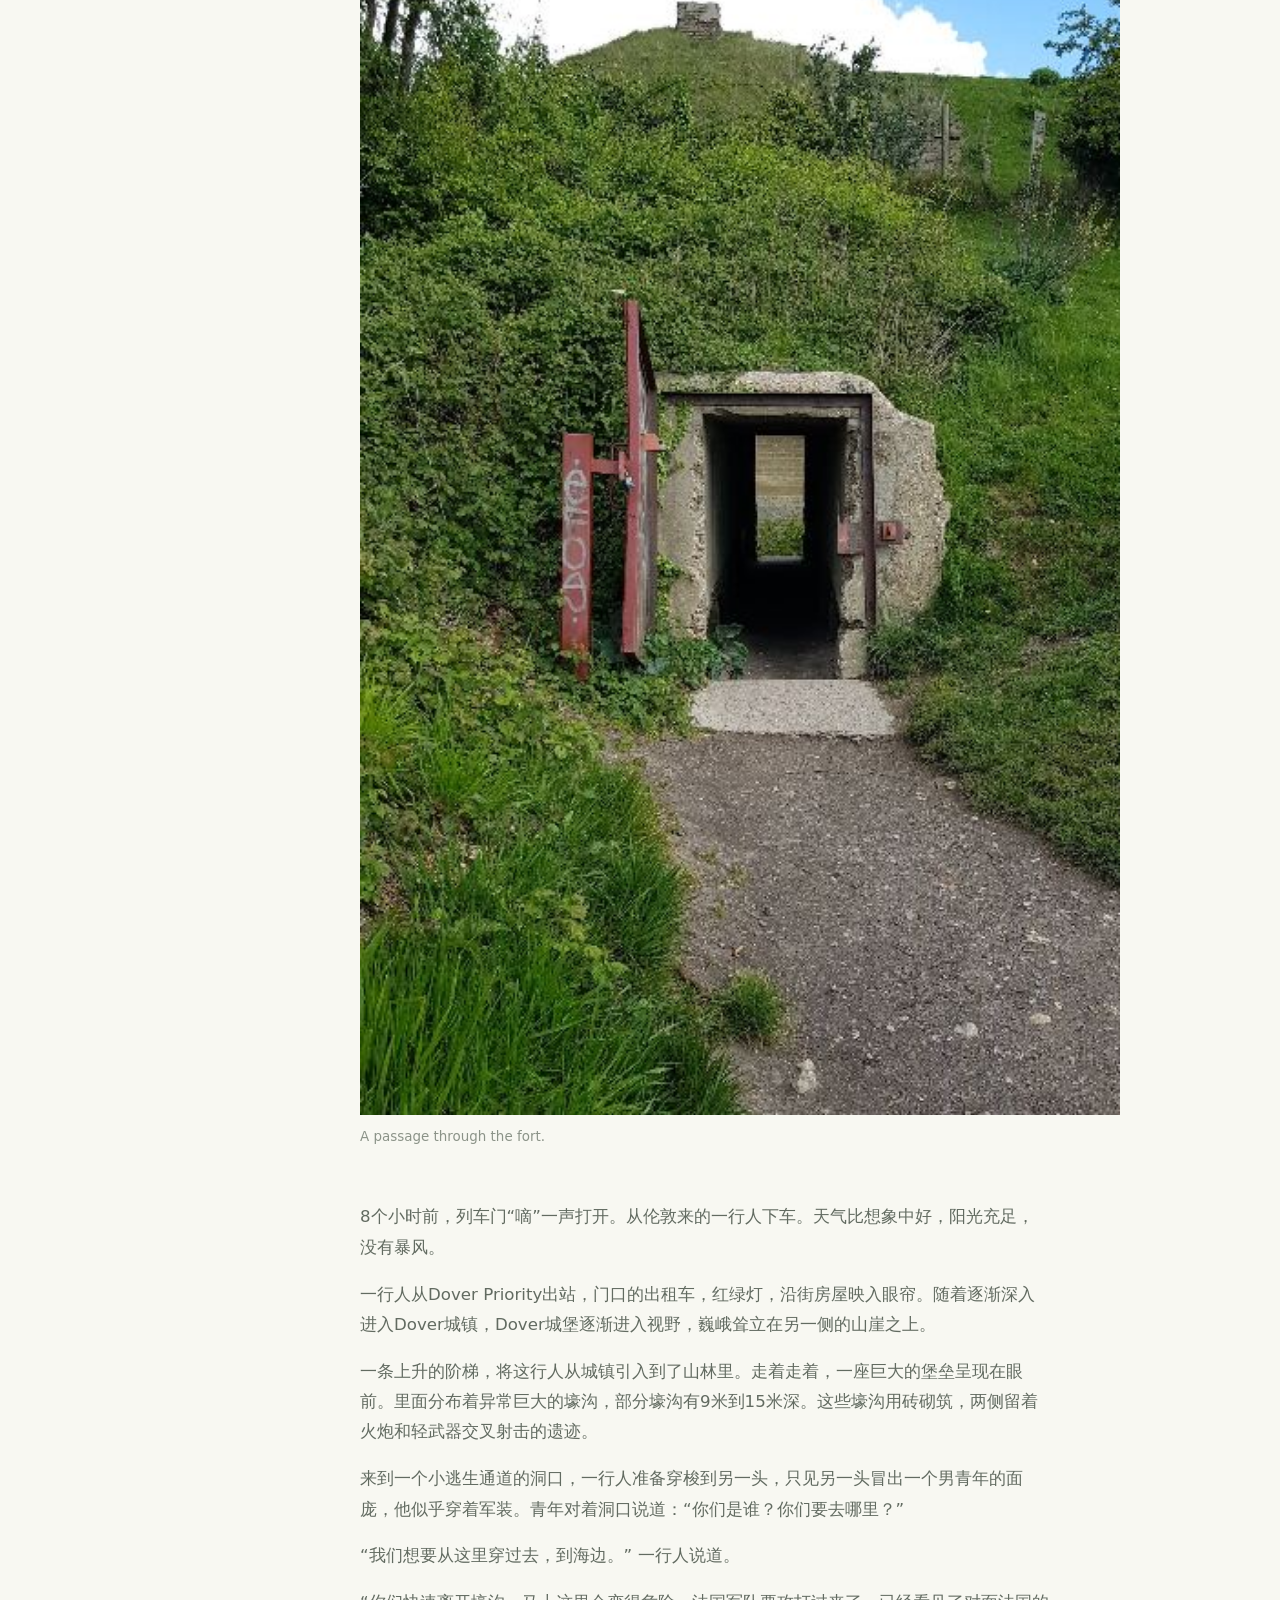
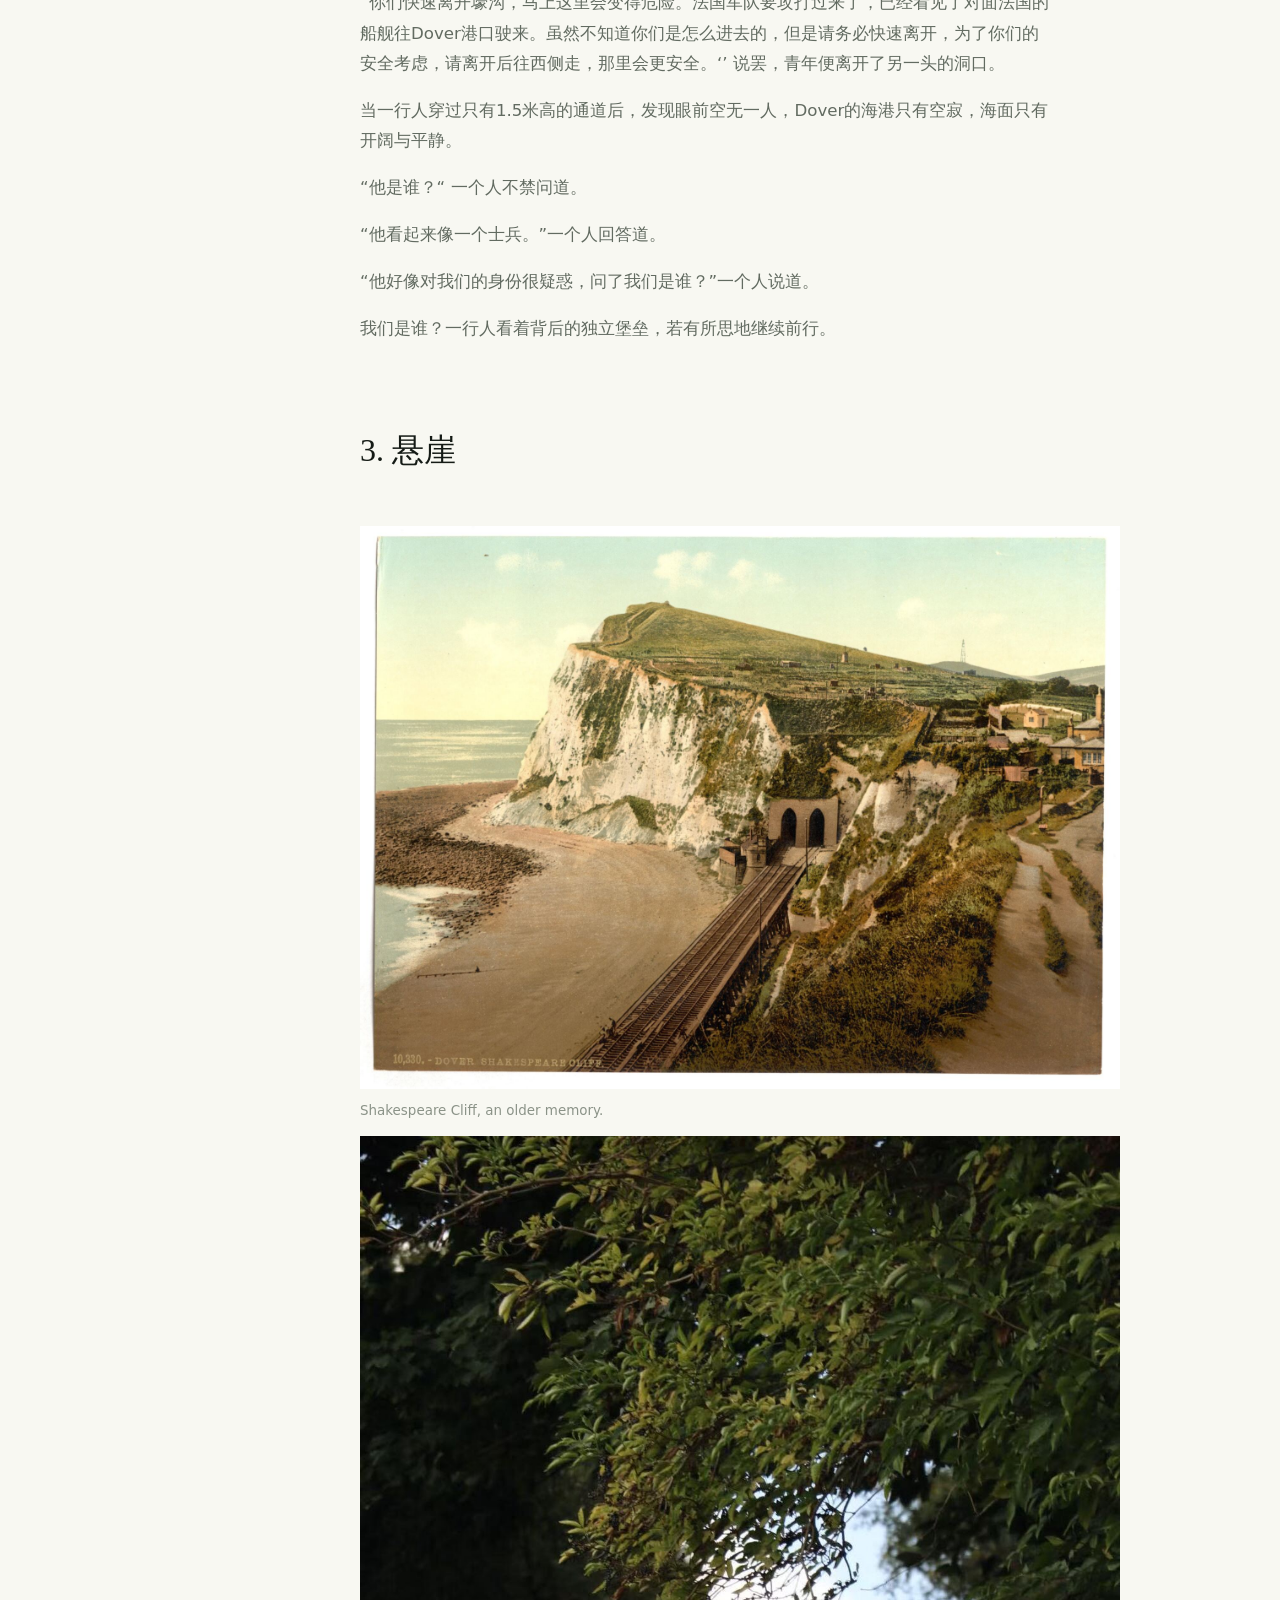
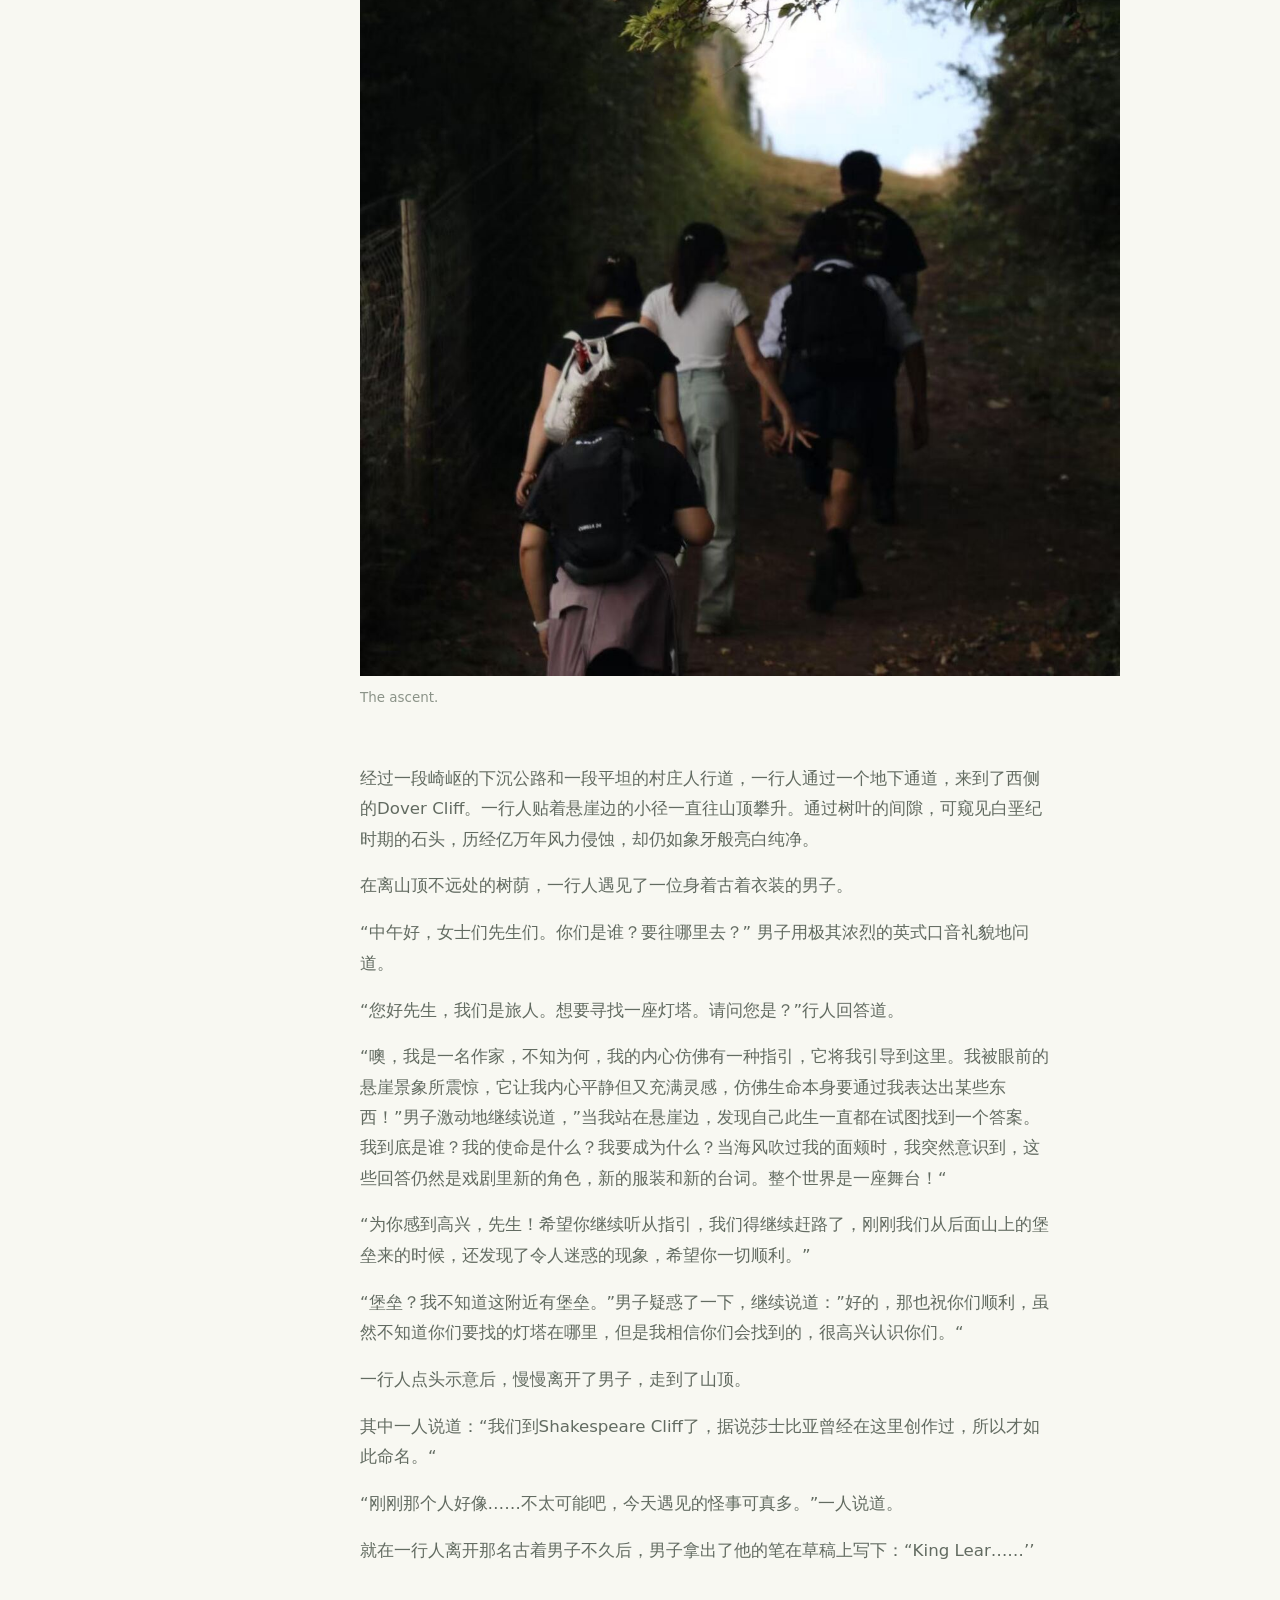
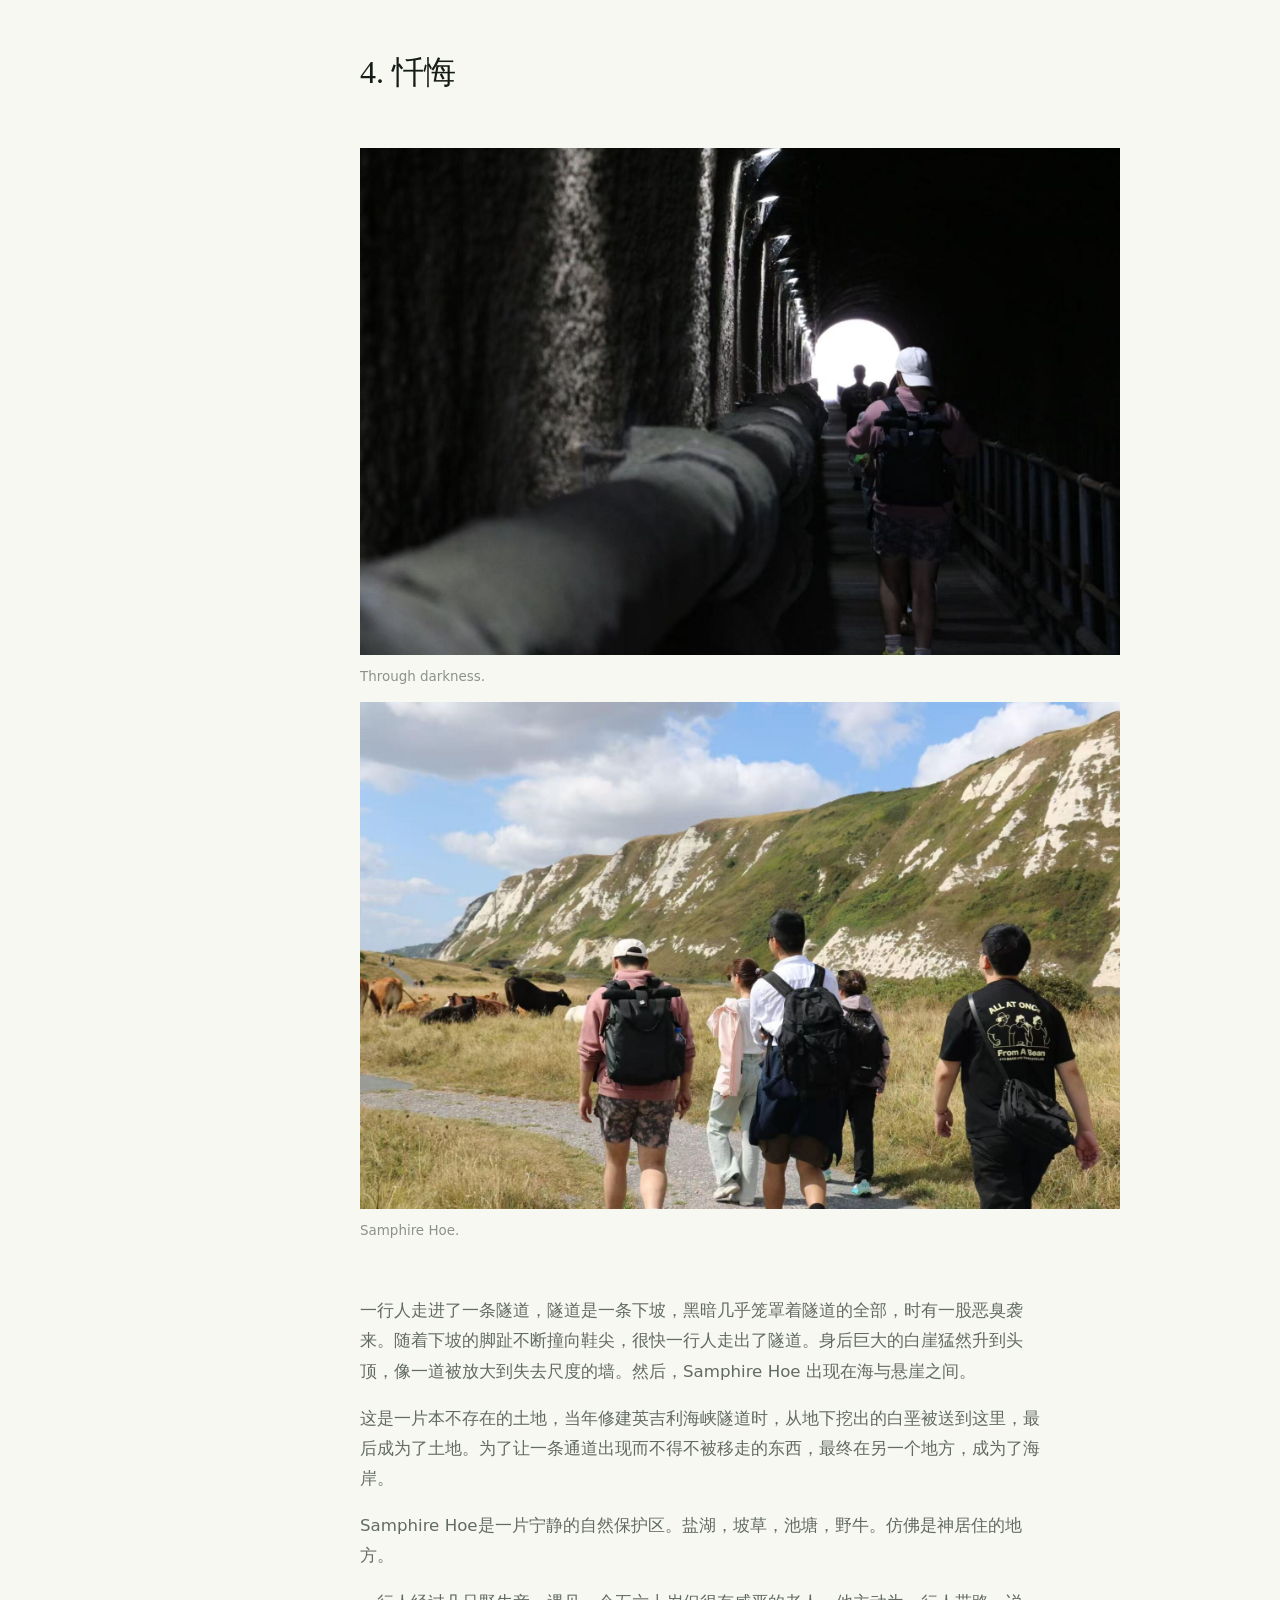
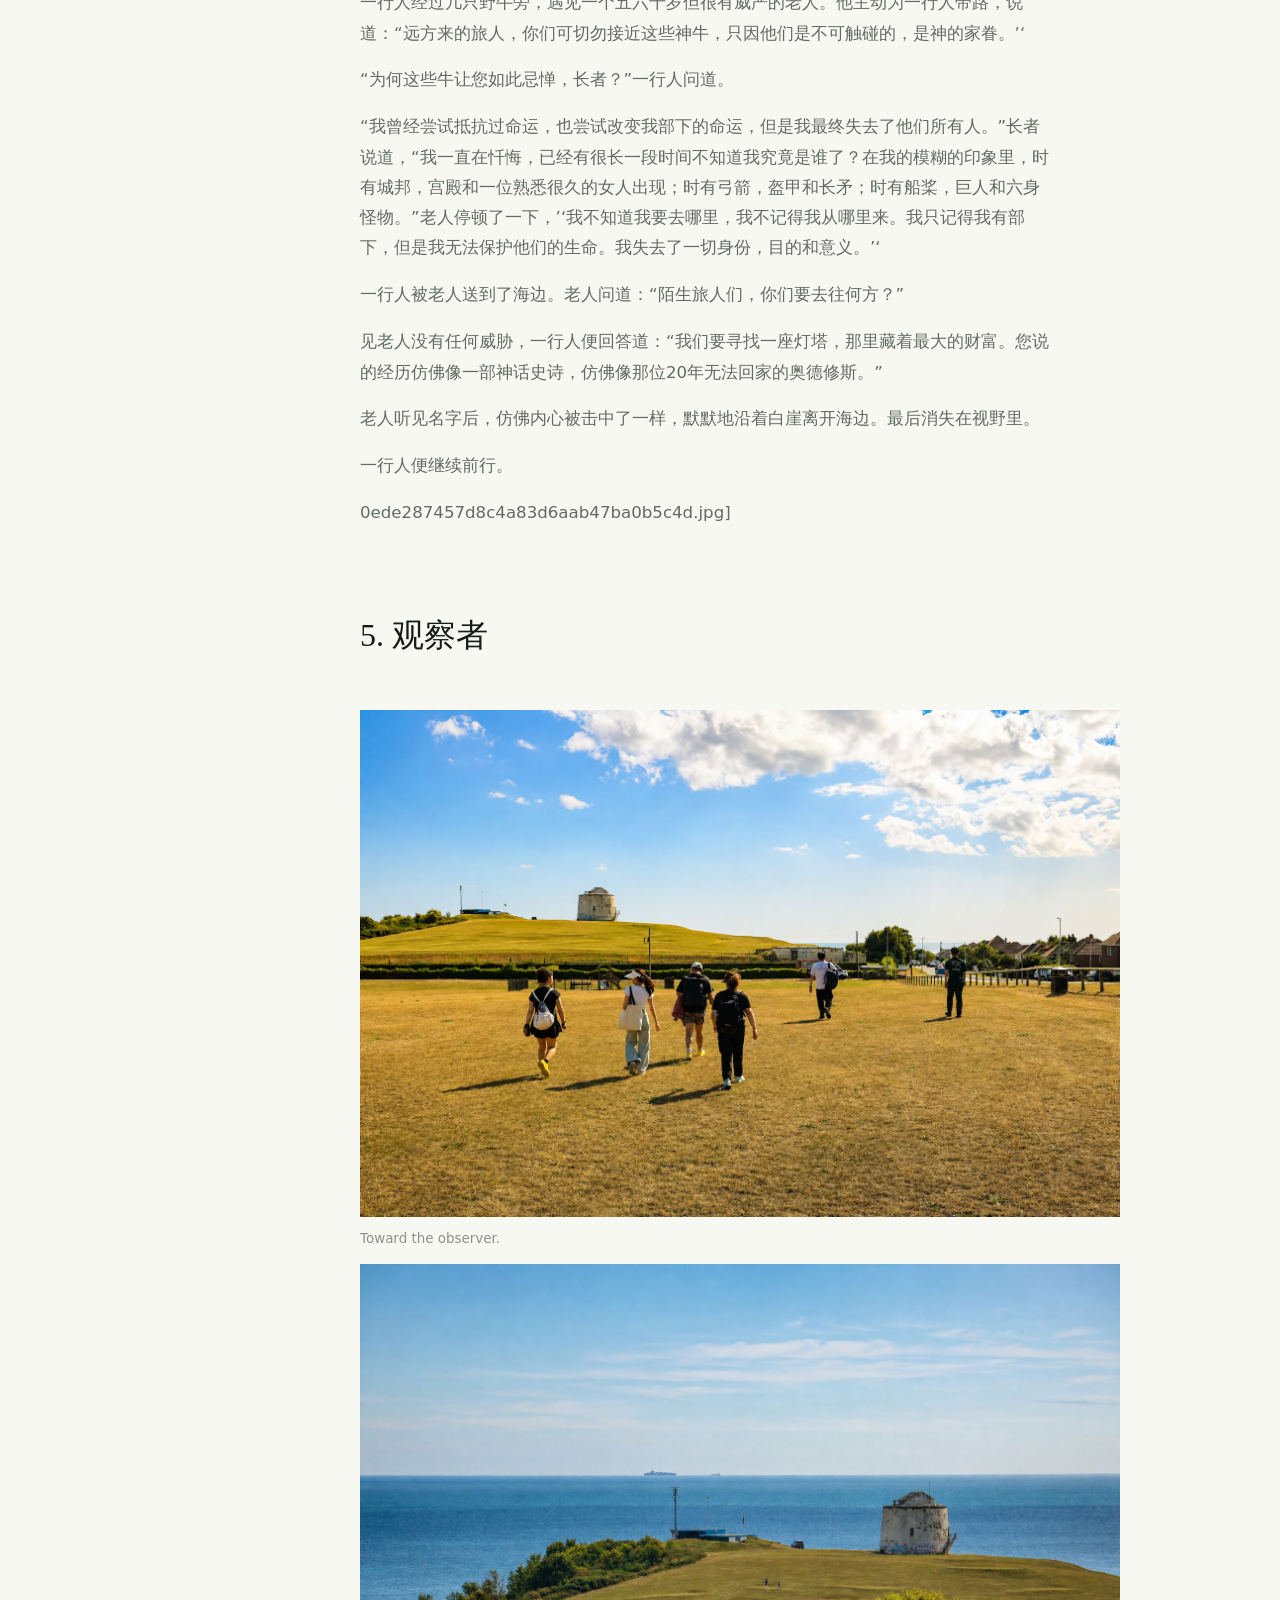
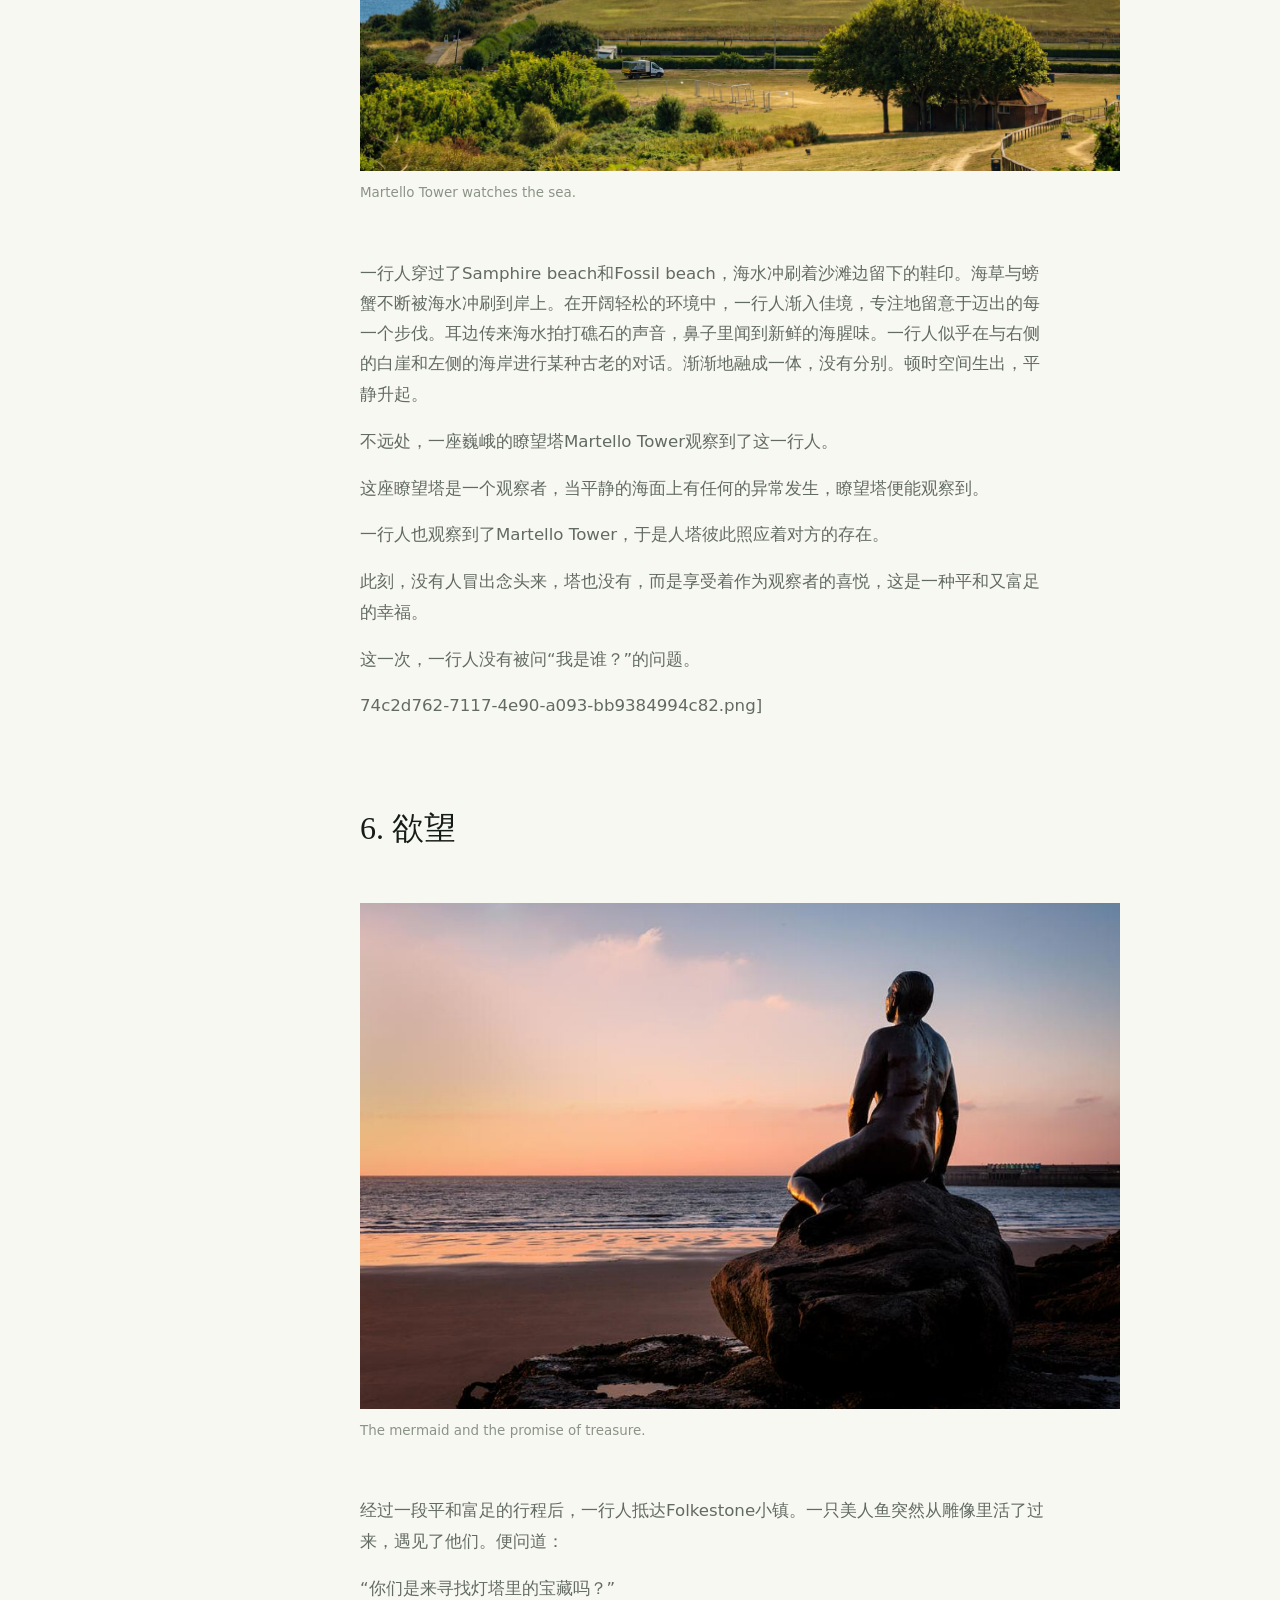
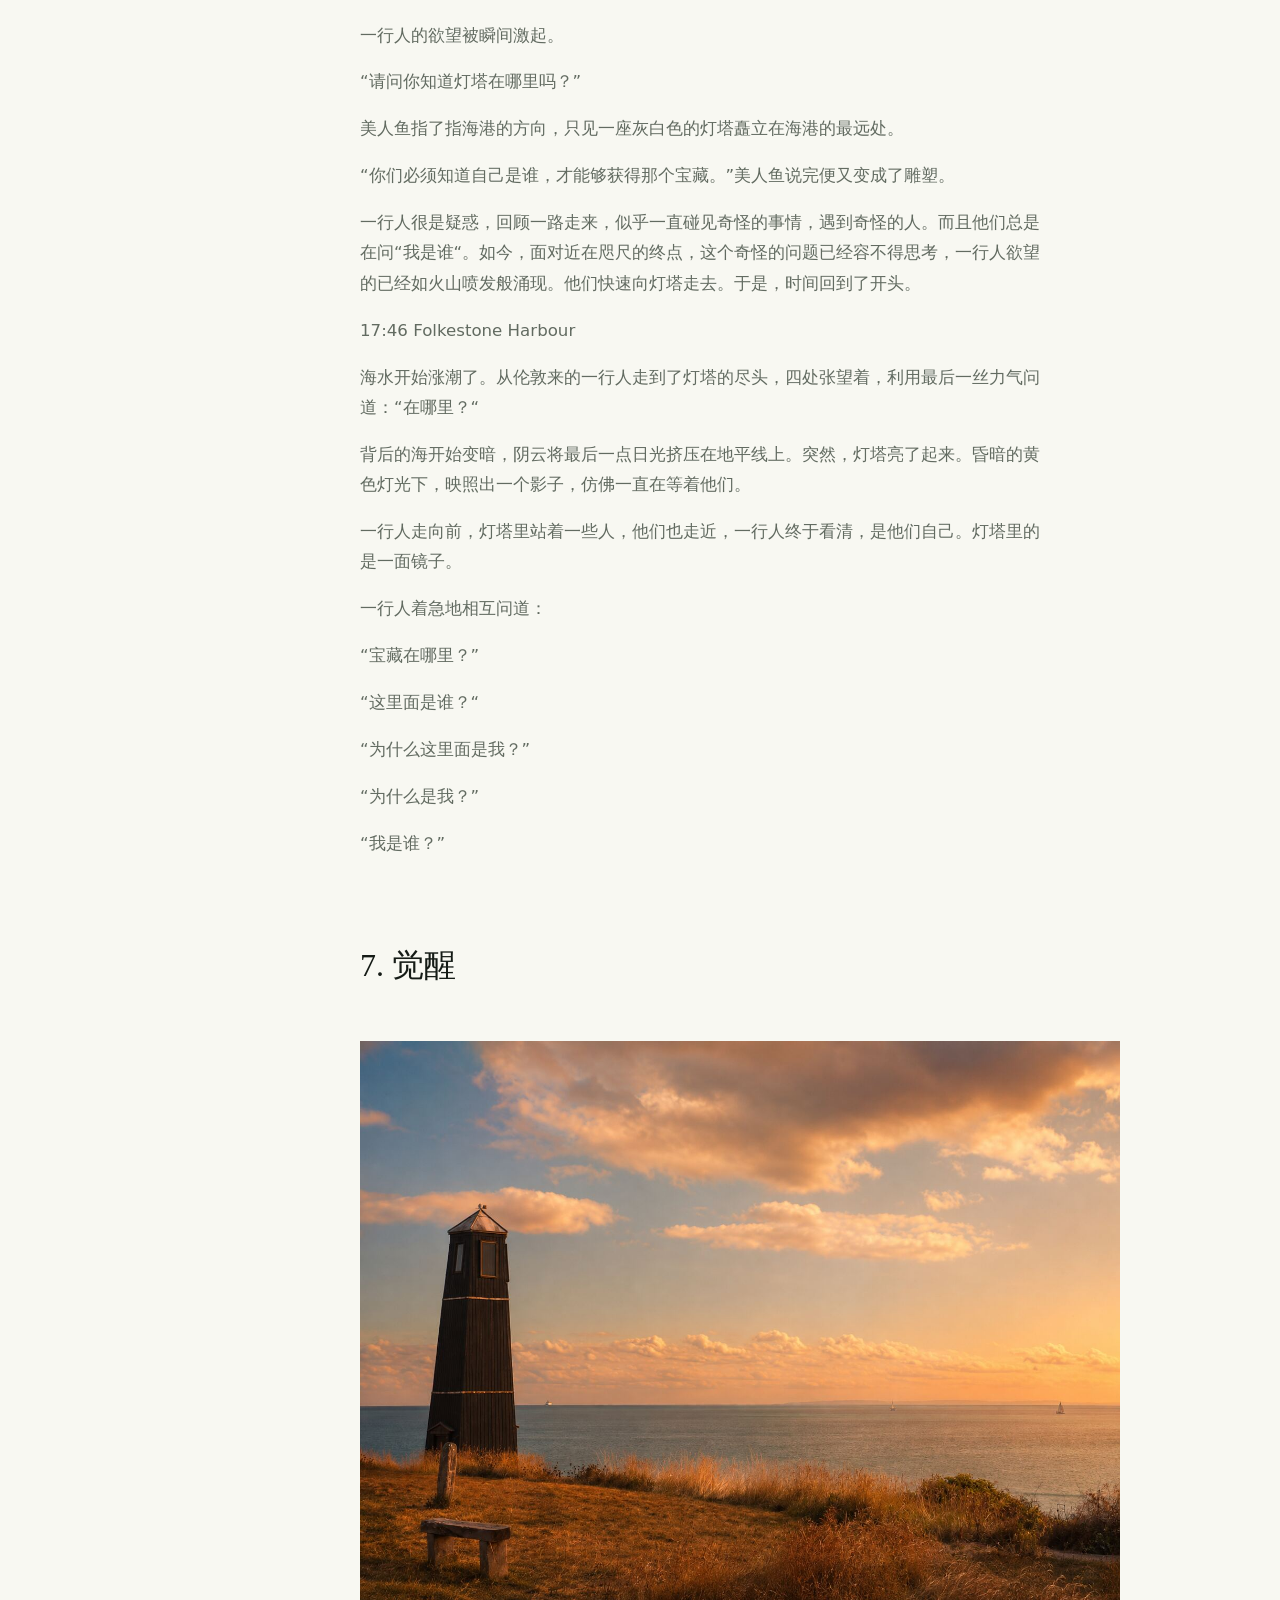
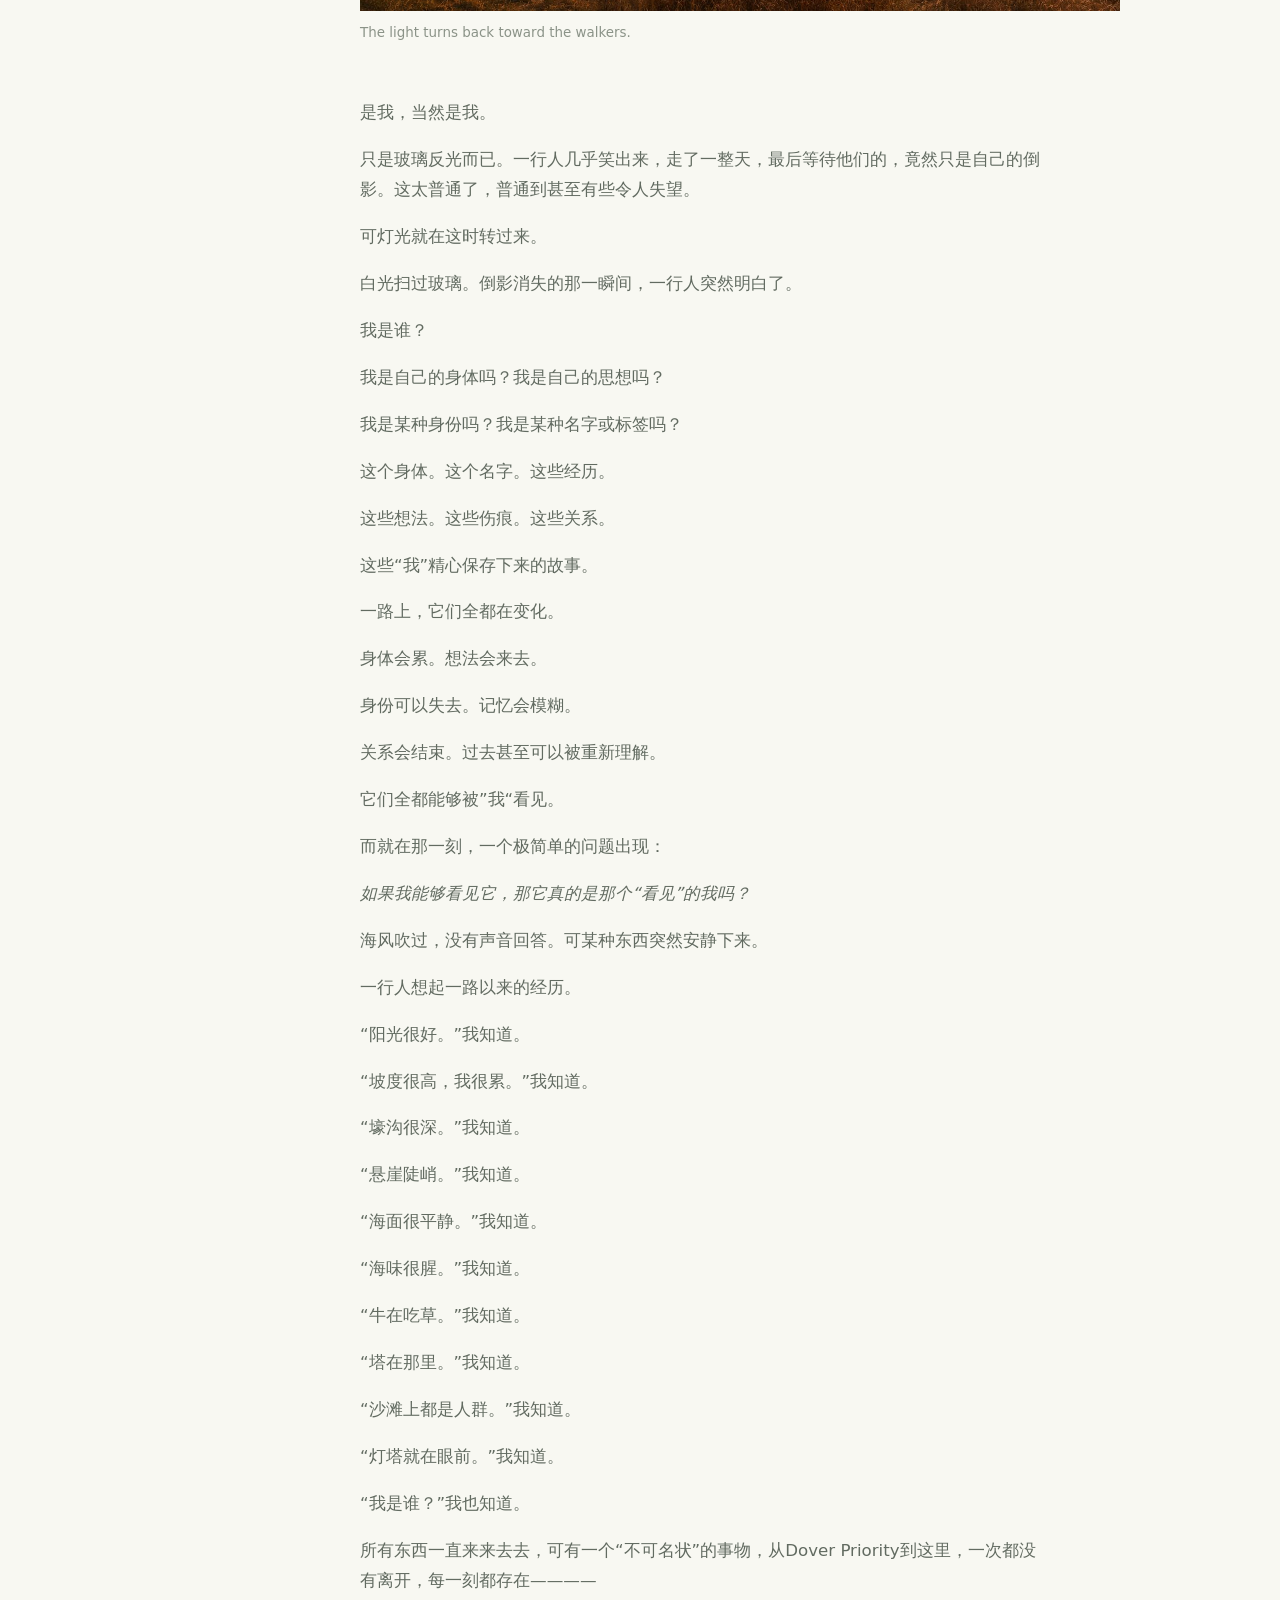
==== commit c4d536bc: "Replace truncated Walk 03 images with complete web-optimized photos" ====
--- a/journal.html
+++ b/journal.html
@@ -69,12 +69,12 @@
             <p class="lede">“有一个’不可名状’的事物，它始于宇宙诞生之前，始于任何事物存在之前。它至今仍然存在于当下，存在于每个生命里。”——Rupert Spira</p>
             <p>我是谁？</p>
             <h3>1. 灯塔</h3>
-            <figure class="journal-feature natural"><img src="assets/journal/trail-3-lighthouse-opening.png" alt="Folkestone Harbour lighthouse beneath a darkening sky."><figcaption>The light at the end of the walk.</figcaption></figure>
+            <figure class="journal-feature natural"><img src="assets/journal/trail-3-lighthouse-opening.jpg" alt="Folkestone Harbour lighthouse beneath a darkening sky."><figcaption>The light at the end of the walk.</figcaption></figure>
             <p>17:46 Folkestone Harbour</p>
             <p>海水开始涨潮了。从伦敦来的一行人走到了灯塔的尽头，四处张望着，利用最后一丝力气问道：“在哪里？”</p>
             <p>背后的海开始变暗，阴云将最后一点日光挤压在地平线上。突然，灯塔亮了起来。昏暗的黄色灯光下，映照出一个影子，仿佛一直在等着他们。</p>
             <h3>2. 堡垒</h3>
-            <figure class="journal-feature natural"><img src="assets/journal/trail-3-fort-passage.png" alt="A narrow passage through the Western Heights fortifications."><figcaption>A passage through the fort.</figcaption></figure>
+            <figure class="journal-feature natural"><img src="assets/journal/trail-3-fort-passage.jpg" alt="A narrow passage through the Western Heights fortifications."><figcaption>A passage through the fort.</figcaption></figure>
             <p>8个小时前，列车门“嘀”一声打开。从伦敦来的一行人下车。天气比想象中好，阳光充足，没有暴风。</p>
             <p>一行人从Dover Priority出站，门口的出租车，红绿灯，沿街房屋映入眼帘。随着逐渐深入进入Dover城镇，Dover城堡逐渐进入视野，巍峨耸立在另一侧的山崖之上。</p>
             <p>一条上升的阶梯，将这行人从城镇引入到了山林里。走着走着，一座巨大的堡垒呈现在眼前。里面分布着异常巨大的壕沟，部分壕沟有9米到15米深。这些壕沟用砖砌筑，两侧留着火炮和轻武器交叉射击的遗迹。</p>
@@ -87,7 +87,7 @@
             <p>“他好像对我们的身份很疑惑，问了我们是谁？”一个人说道。</p>
             <p>我们是谁？一行人看着背后的独立堡垒，若有所思地继续前行。</p>
             <h3>3. 悬崖</h3>
-            <div class="journal-gallery journey-gallery"><figure><img src="assets/journal/trail-3-shakespeare-cliff-archive.png" alt="Historic view of Shakespeare Cliff at Dover."><figcaption>Shakespeare Cliff, an older memory.</figcaption></figure><figure><img src="assets/journal/trail-3-climb.png" alt="Walkers climbing a shaded path toward the cliff."><figcaption>The ascent.</figcaption></figure></div>
+            <div class="journal-gallery journey-gallery"><figure><img src="assets/journal/trail-3-shakespeare-cliff-archive.jpg" alt="Historic view of Shakespeare Cliff at Dover."><figcaption>Shakespeare Cliff, an older memory.</figcaption></figure><figure><img src="assets/journal/trail-3-climb.jpg" alt="Walkers climbing a shaded path toward the cliff."><figcaption>The ascent.</figcaption></figure></div>
             <p>经过一段崎岖的下沉公路和一段平坦的村庄人行道，一行人通过一个地下通道，来到了西侧的Dover Cliff。一行人贴着悬崖边的小径一直往山顶攀升。通过树叶的间隙，可窥见白垩纪时期的石头，历经亿万年风力侵蚀，却仍如象牙般亮白纯净。</p>
             <p>在离山顶不远处的树荫，一行人遇见了一位身着古着衣装的男子。</p>
             <p>“中午好，女士们先生们。你们是谁？要往哪里去？” 男子用极其浓烈的英式口音礼貌地问道。</p>
@@ -100,7 +100,7 @@
             <p>“刚刚那个人好像……不太可能吧，今天遇见的怪事可真多。”一人说道。</p>
             <p>就在一行人离开那名古着男子不久后，男子拿出了他的笔在草稿上写下：“King Lear……’’</p>
             <h3>4. 忏悔</h3>
-            <div class="journal-gallery journey-gallery"><figure><img src="assets/journal/trail-3-tunnel.png" alt="Walkers moving through a dark tunnel toward daylight."><figcaption>Through darkness.</figcaption></figure><figure><img src="assets/journal/trail-3-samphire-hoe.png" alt="Walkers beside cattle beneath the white cliffs at Samphire Hoe."><figcaption>Samphire Hoe.</figcaption></figure></div>
+            <div class="journal-gallery journey-gallery"><figure><img src="assets/journal/trail-3-tunnel.jpg" alt="Walkers moving through a dark tunnel toward daylight."><figcaption>Through darkness.</figcaption></figure><figure><img src="assets/journal/trail-3-samphire-hoe.jpg" alt="Walkers beside cattle beneath the white cliffs at Samphire Hoe."><figcaption>Samphire Hoe.</figcaption></figure></div>
             <p>一行人走进了一条隧道，隧道是一条下坡，黑暗几乎笼罩着隧道的全部，时有一股恶臭袭来。随着下坡的脚趾不断撞向鞋尖，很快一行人走出了隧道。身后巨大的白崖猛然升到头顶，像一道被放大到失去尺度的墙。然后，Samphire Hoe 出现在海与悬崖之间。</p>
             <p>这是一片本不存在的土地，当年修建英吉利海峡隧道时，从地下挖出的白垩被送到这里，最后成为了土地。为了让一条通道出现而不得不被移走的东西，最终在另一个地方，成为了海岸。</p>
             <p>Samphire Hoe是一片宁静的自然保护区。盐湖，坡草，池塘，野牛。仿佛是神居住的地方。</p>
@@ -113,7 +113,7 @@
             <p>一行人便继续前行。</p>
             <p>0ede287457d8c4a83d6aab47ba0b5c4d.jpg]</p>
             <h3>5. 观察者</h3>
-            <div class="journal-gallery journey-gallery"><figure><img src="assets/journal/trail-3-martello-walk.png" alt="The group crossing open ground toward a Martello tower."><figcaption>Toward the observer.</figcaption></figure><figure><img src="assets/journal/trail-3-martello-tower.png" alt="A Martello tower overlooking the English Channel."><figcaption>Martello Tower watches the sea.</figcaption></figure></div>
+            <div class="journal-gallery journey-gallery"><figure><img src="assets/journal/trail-3-martello-walk.jpg" alt="The group crossing open ground toward a Martello tower."><figcaption>Toward the observer.</figcaption></figure><figure><img src="assets/journal/trail-3-martello-tower.jpg" alt="A Martello tower overlooking the English Channel."><figcaption>Martello Tower watches the sea.</figcaption></figure></div>
             <p>一行人穿过了Samphire beach和Fossil beach，海水冲刷着沙滩边留下的鞋印。海草与螃蟹不断被海水冲刷到岸上。在开阔轻松的环境中，一行人渐入佳境，专注地留意于迈出的每一个步伐。耳边传来海水拍打礁石的声音，鼻子里闻到新鲜的海腥味。一行人似乎在与右侧的白崖和左侧的海岸进行某种古老的对话。渐渐地融成一体，没有分别。顿时空间生出，平静升起。</p>
             <p>不远处，一座巍峨的瞭望塔Martello Tower观察到了这一行人。</p>
             <p>这座瞭望塔是一个观察者，当平静的海面上有任何的异常发生，瞭望塔便能观察到。</p>
@@ -122,7 +122,7 @@
             <p>这一次，一行人没有被问“我是谁？”的问题。</p>
             <p>74c2d762-7117-4e90-a093-bb9384994c82.png]</p>
             <h3>6. 欲望</h3>
-            <figure class="journal-feature natural"><img src="assets/journal/trail-3-mermaid.png" alt="The Folkestone mermaid looking out across the sea at sunset."><figcaption>The mermaid and the promise of treasure.</figcaption></figure>
+            <figure class="journal-feature natural"><img src="assets/journal/trail-3-mermaid.jpg" alt="The Folkestone mermaid looking out across the sea at sunset."><figcaption>The mermaid and the promise of treasure.</figcaption></figure>
             <p>经过一段平和富足的行程后，一行人抵达Folkestone小镇。一只美人鱼突然从雕像里活了过来，遇见了他们。便问道：</p>
             <p>“你们是来寻找灯塔里的宝藏吗？”</p>
             <p>一行人的欲望被瞬间激起。</p>
@@ -141,7 +141,7 @@
             <p>“为什么是我？”</p>
             <p>“我是谁？”</p>
             <h3>7. 觉醒</h3>
-            <figure class="journal-feature natural"><img src="assets/journal/trail-3-final-light.png" alt="A dark coastal beacon in warm evening light."><figcaption>The light turns back toward the walkers.</figcaption></figure>
+            <figure class="journal-feature natural"><img src="assets/journal/trail-3-final-light.jpg" alt="A dark coastal beacon in warm evening light."><figcaption>The light turns back toward the walkers.</figcaption></figure>
             <p>是我，当然是我。</p>
             <p>只是玻璃反光而已。一行人几乎笑出来，走了一整天，最后等待他们的，竟然只是自己的倒影。这太普通了，普通到甚至有些令人失望。</p>
             <p>可灯光就在这时转过来。</p>
--- a/styles.css
+++ b/styles.css
@@ -359,6 +359,29 @@
   object-fit: cover;
 }
 
+.journal-feature.natural img,
+.journey-gallery img {
+  height: auto;
+  aspect-ratio: auto;
+  object-fit: contain;
+}
+
+.journey-gallery {
+  grid-template-columns: 1fr;
+}
+
+.journey-subtitle {
+  margin: calc(-1 * var(--s-2)) 0 var(--s-5);
+  color: var(--faint) !important;
+  font-size: 0.92rem !important;
+  letter-spacing: 0.02em;
+}
+
+.journey-article .article-body h3 {
+  margin-top: var(--s-7);
+  font-size: 2rem;
+}
+
 .journal-feature figcaption,
 .journal-gallery figcaption {
   margin-top: var(--s-2);
@@ -674,3 +697,22 @@
     width: 100%;
   }
 }
+
+
+/* Walk 03: preserve every photograph's original frame on all screen sizes. */
+.journey-article .journal-feature,
+.journey-article .journal-gallery,
+.journey-article .journal-gallery figure {
+  overflow: visible;
+}
+
+.journey-article .journal-feature img,
+.journey-article .journal-gallery img {
+  display: block;
+  width: 100%;
+  max-width: 100%;
+  height: auto;
+  aspect-ratio: auto;
+  object-fit: contain;
+  object-position: center;
+}
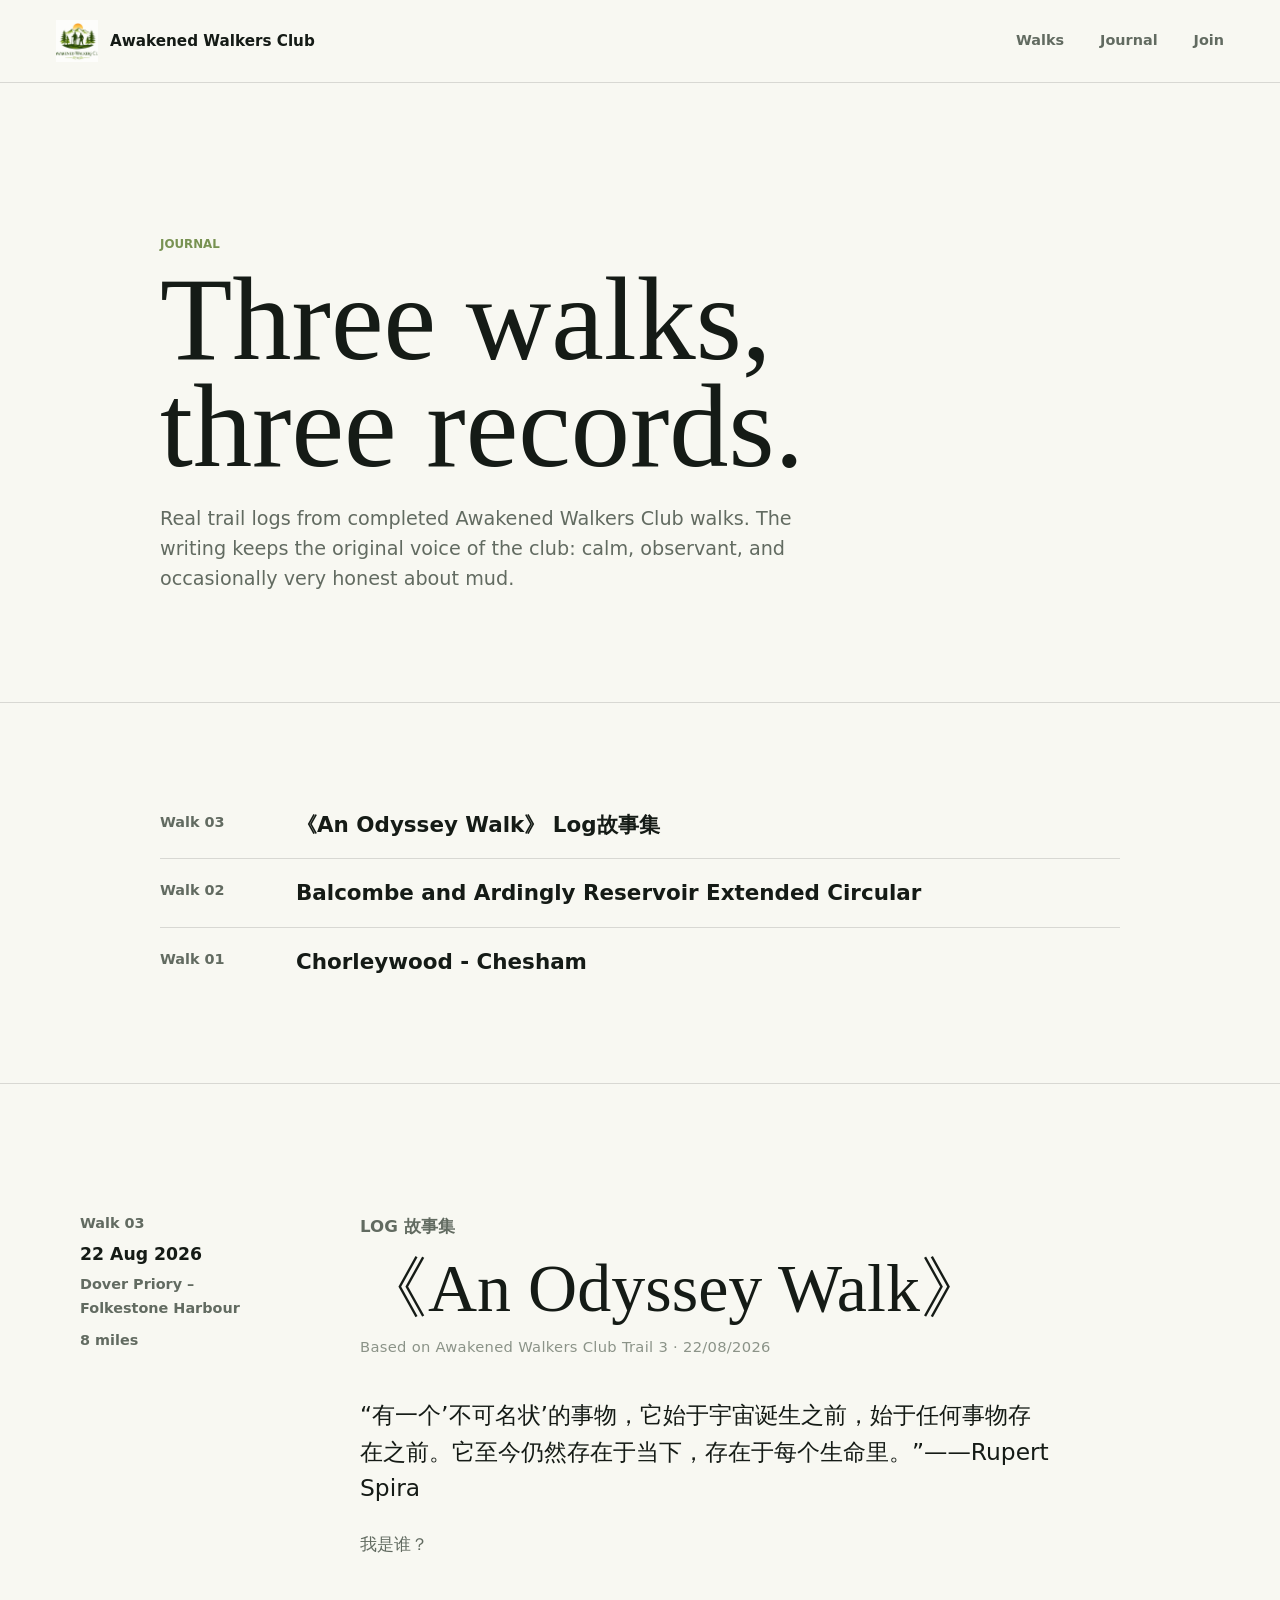
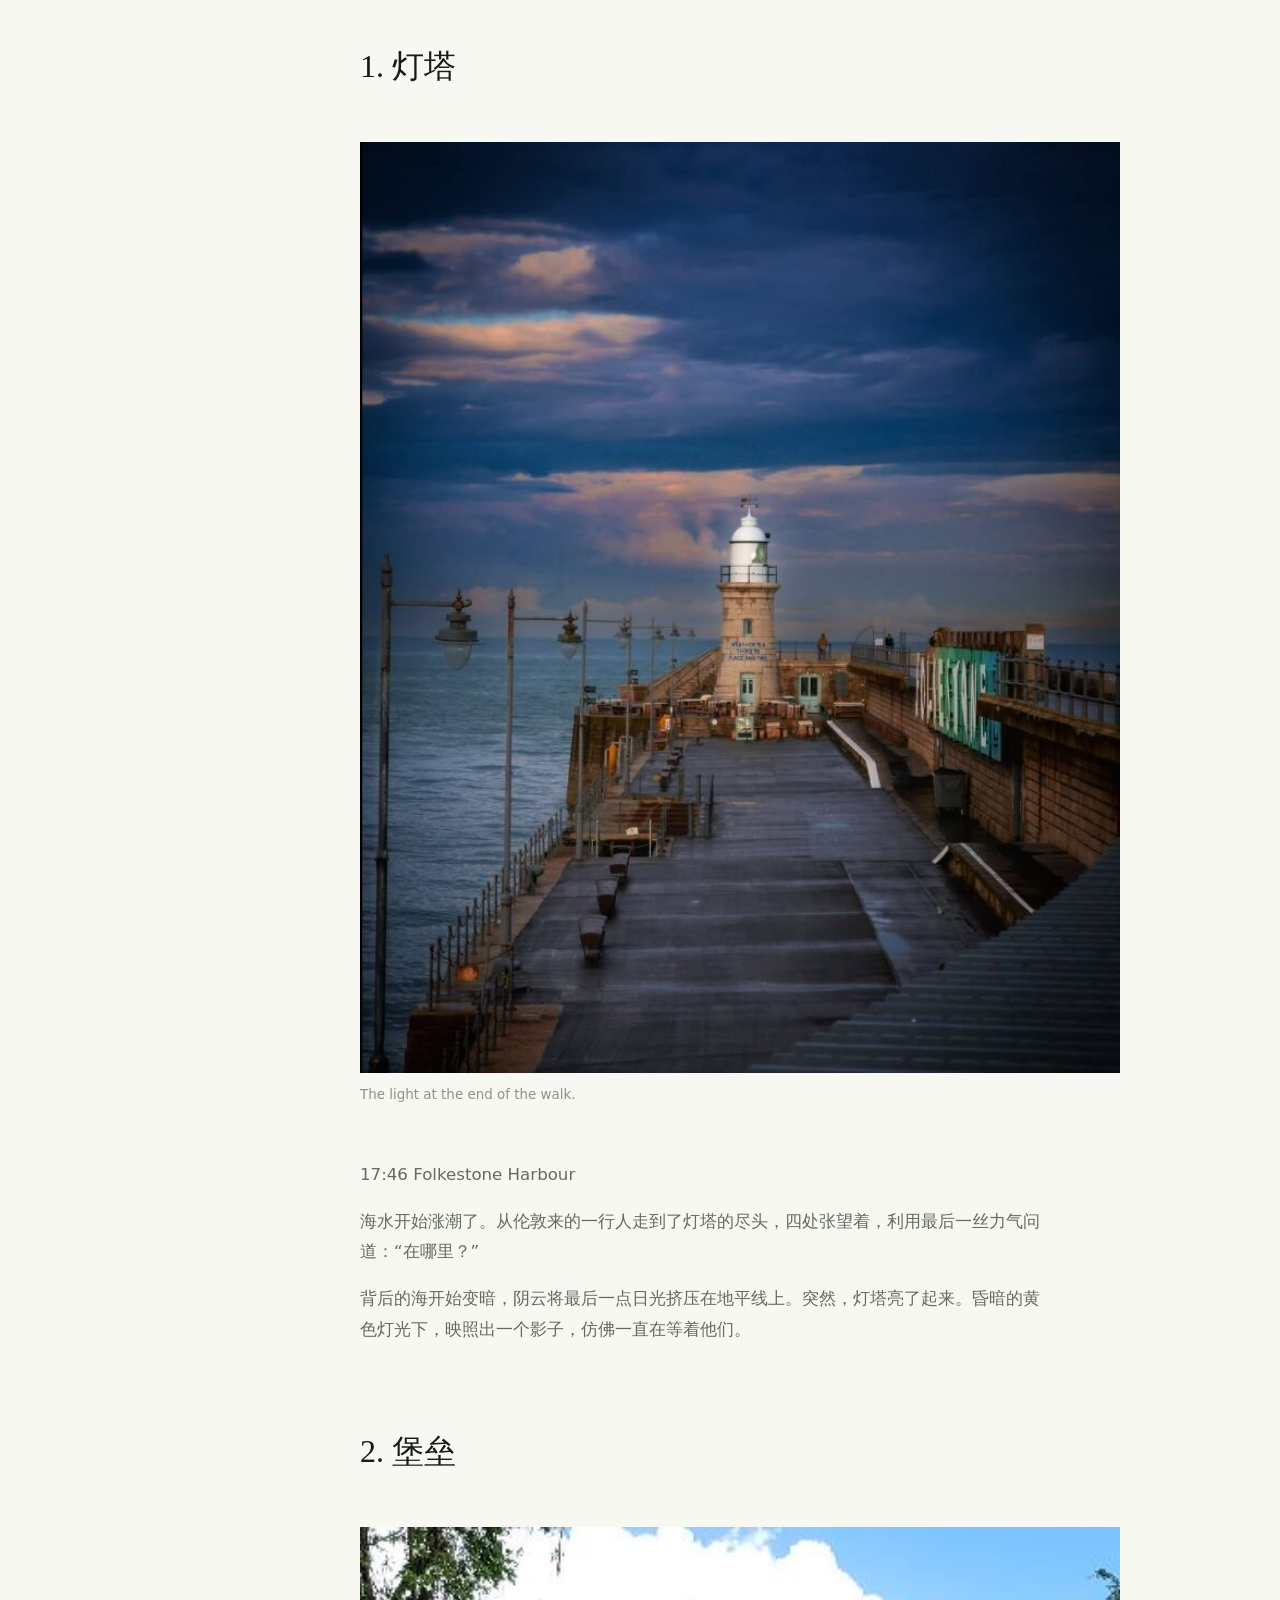
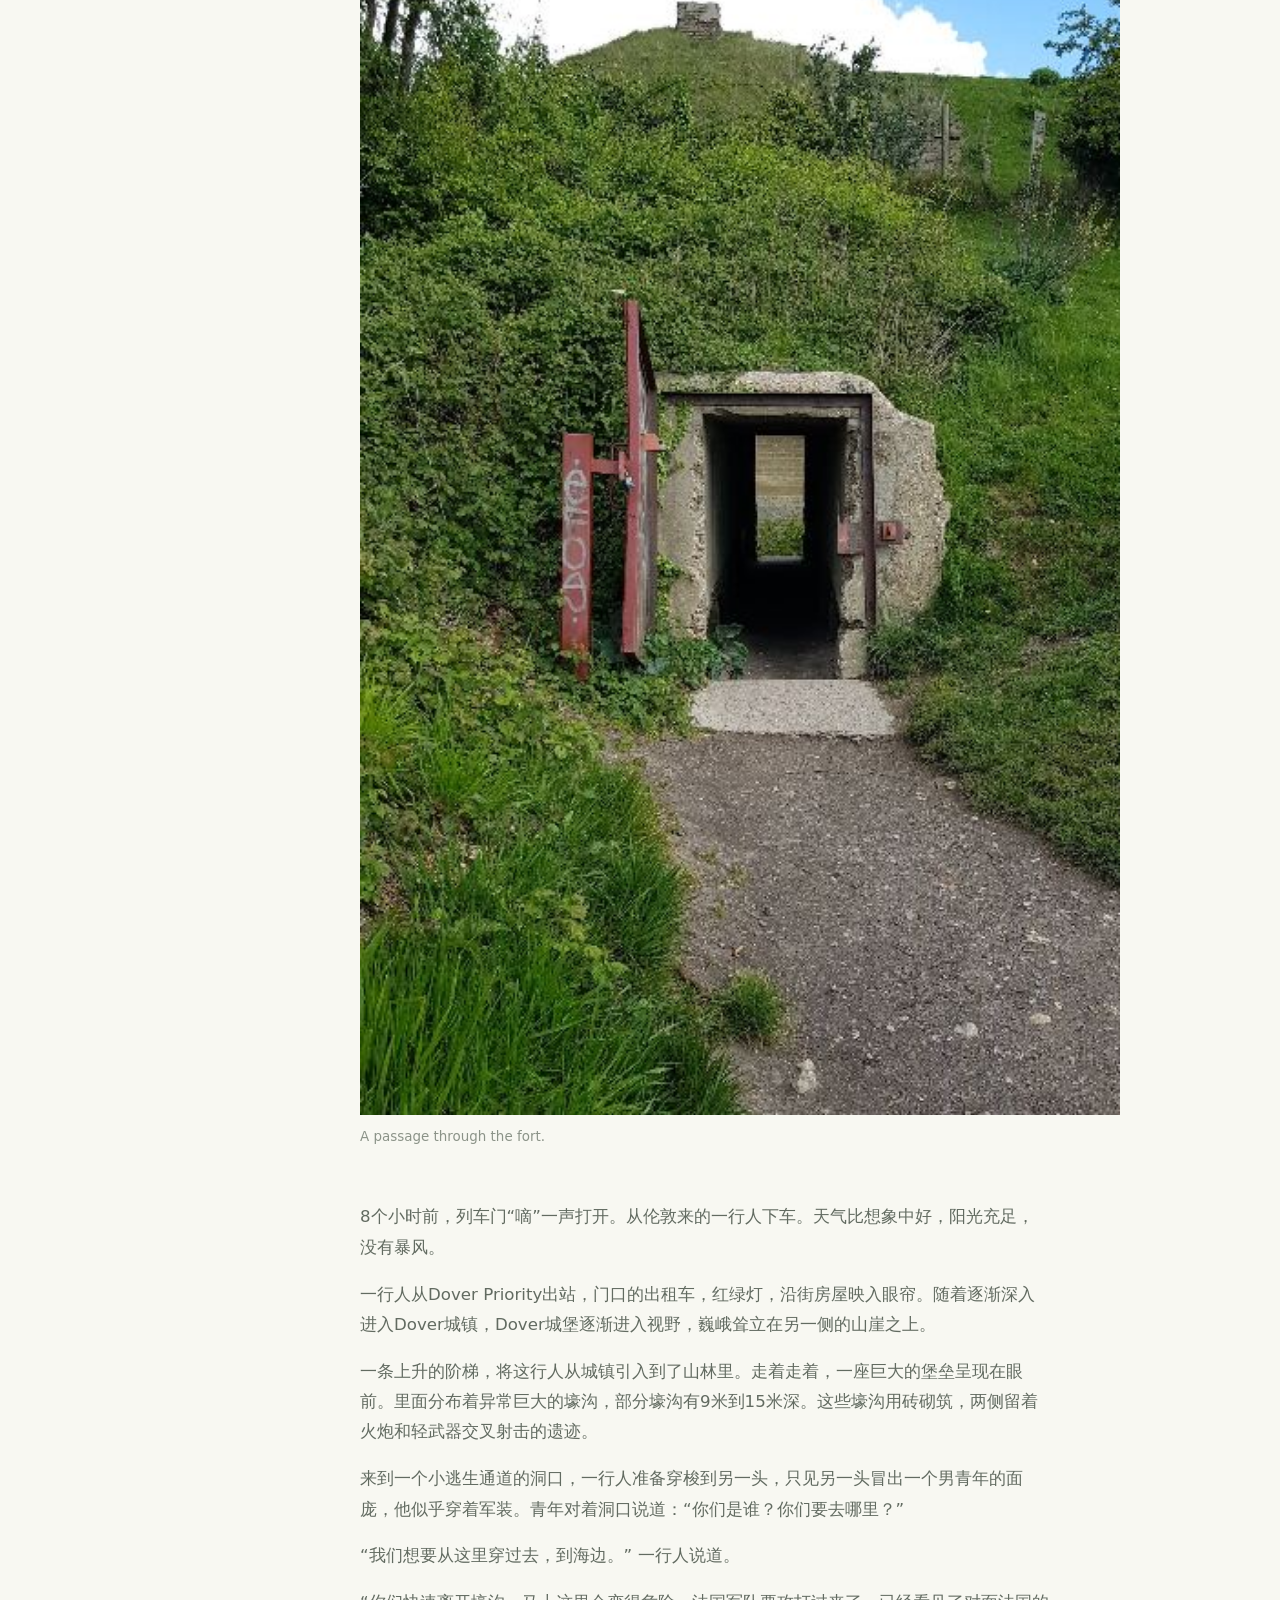
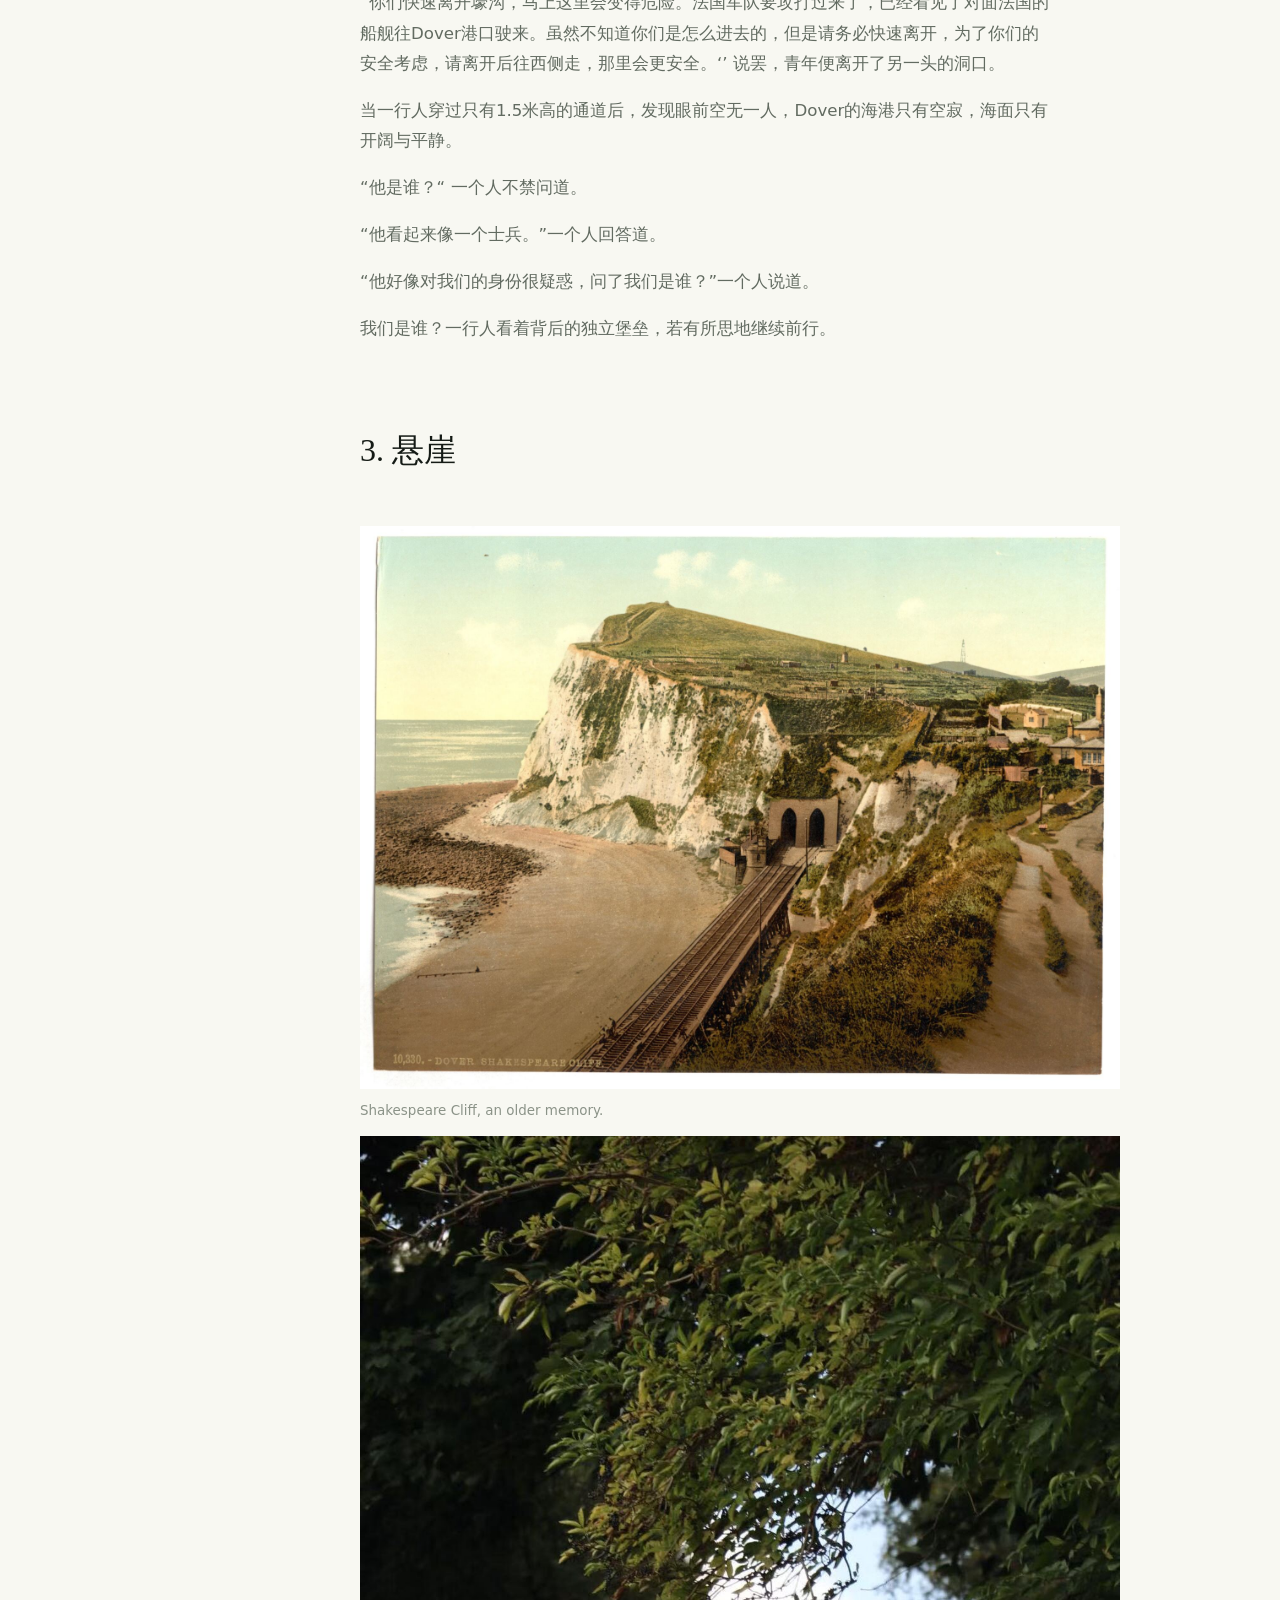
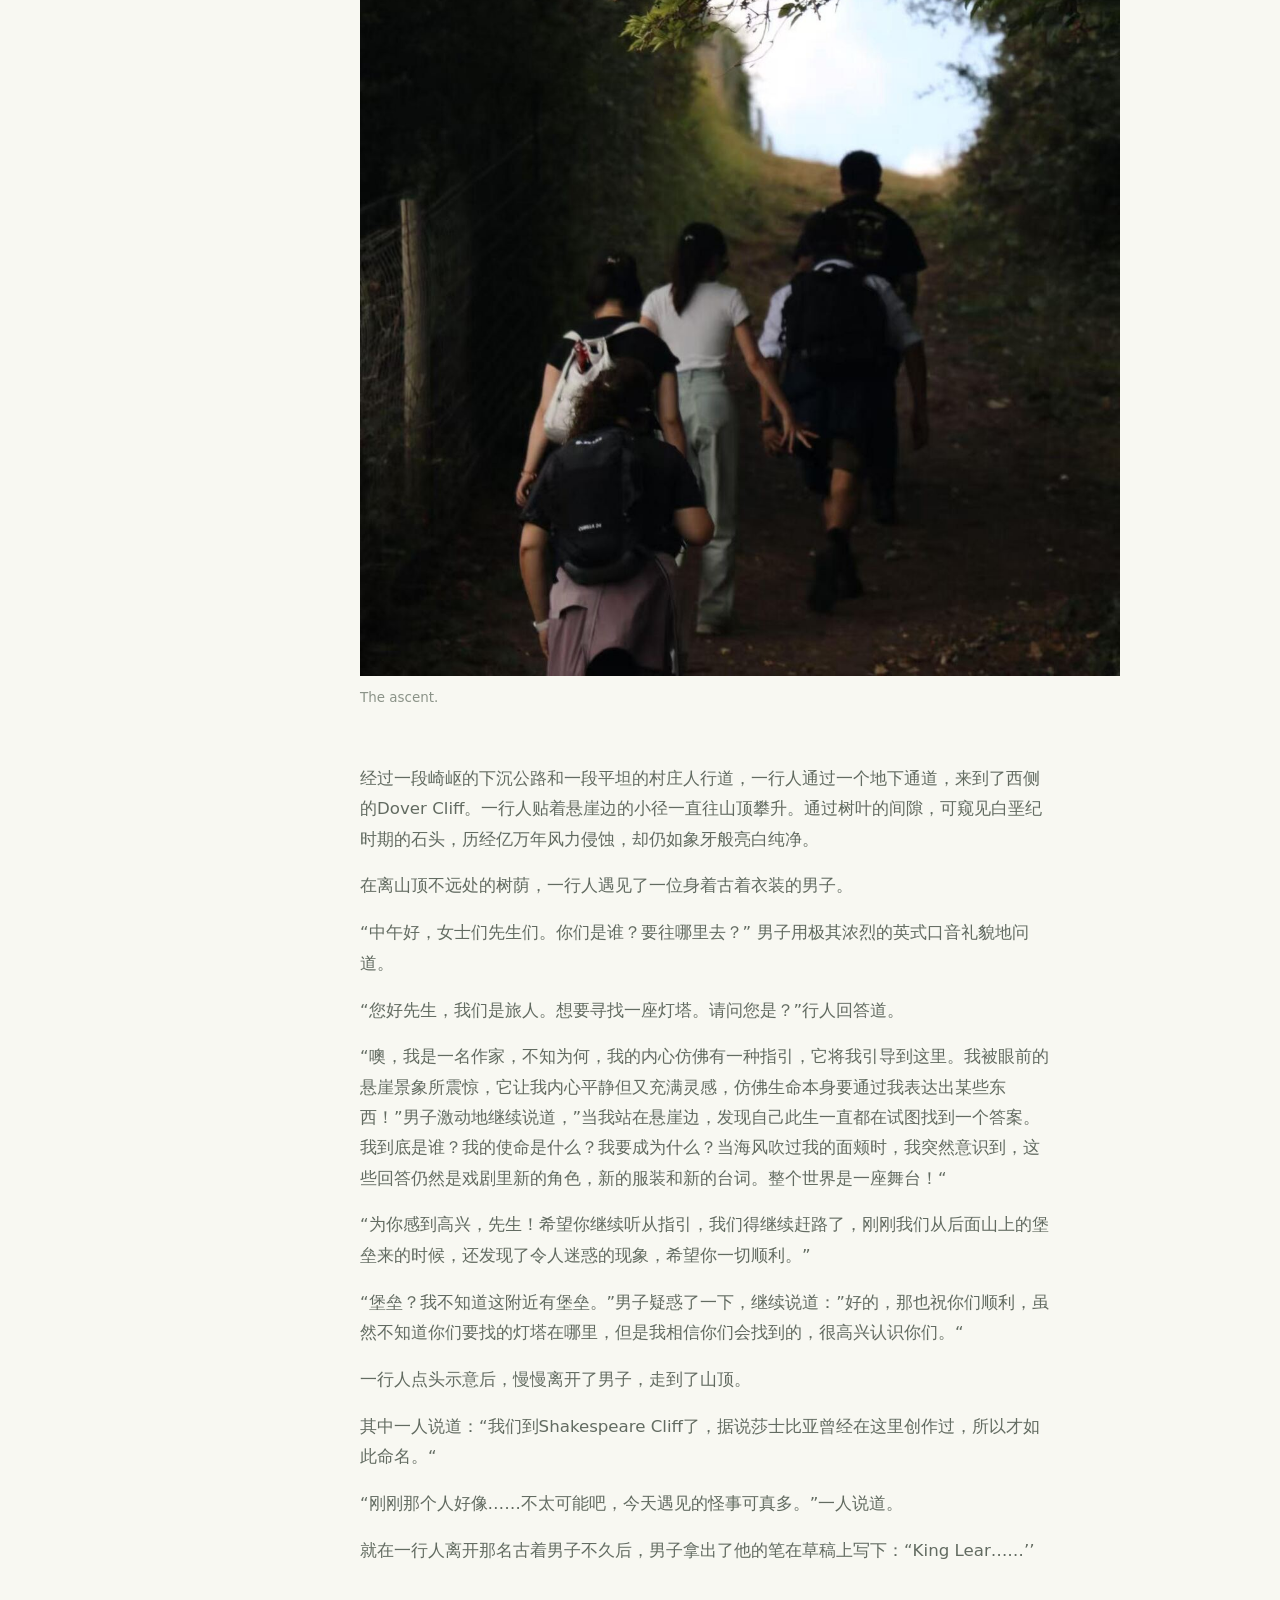
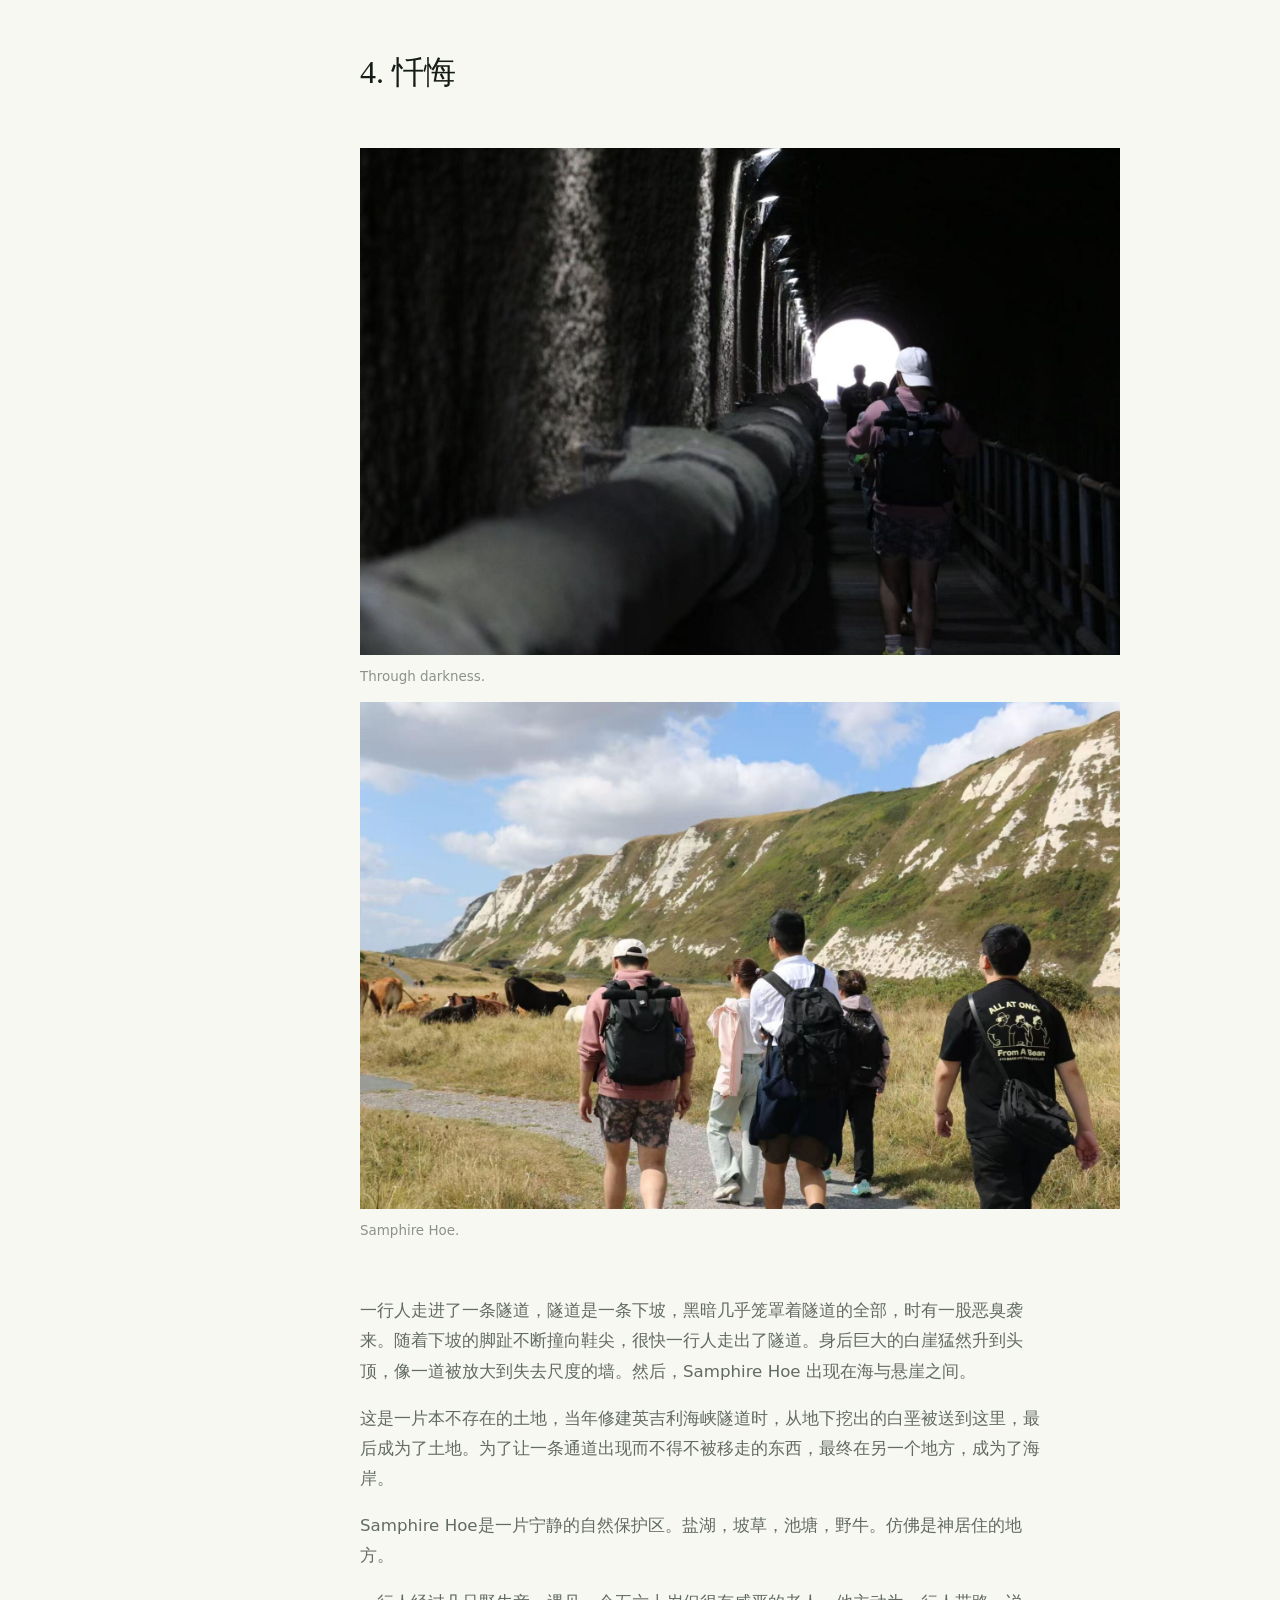
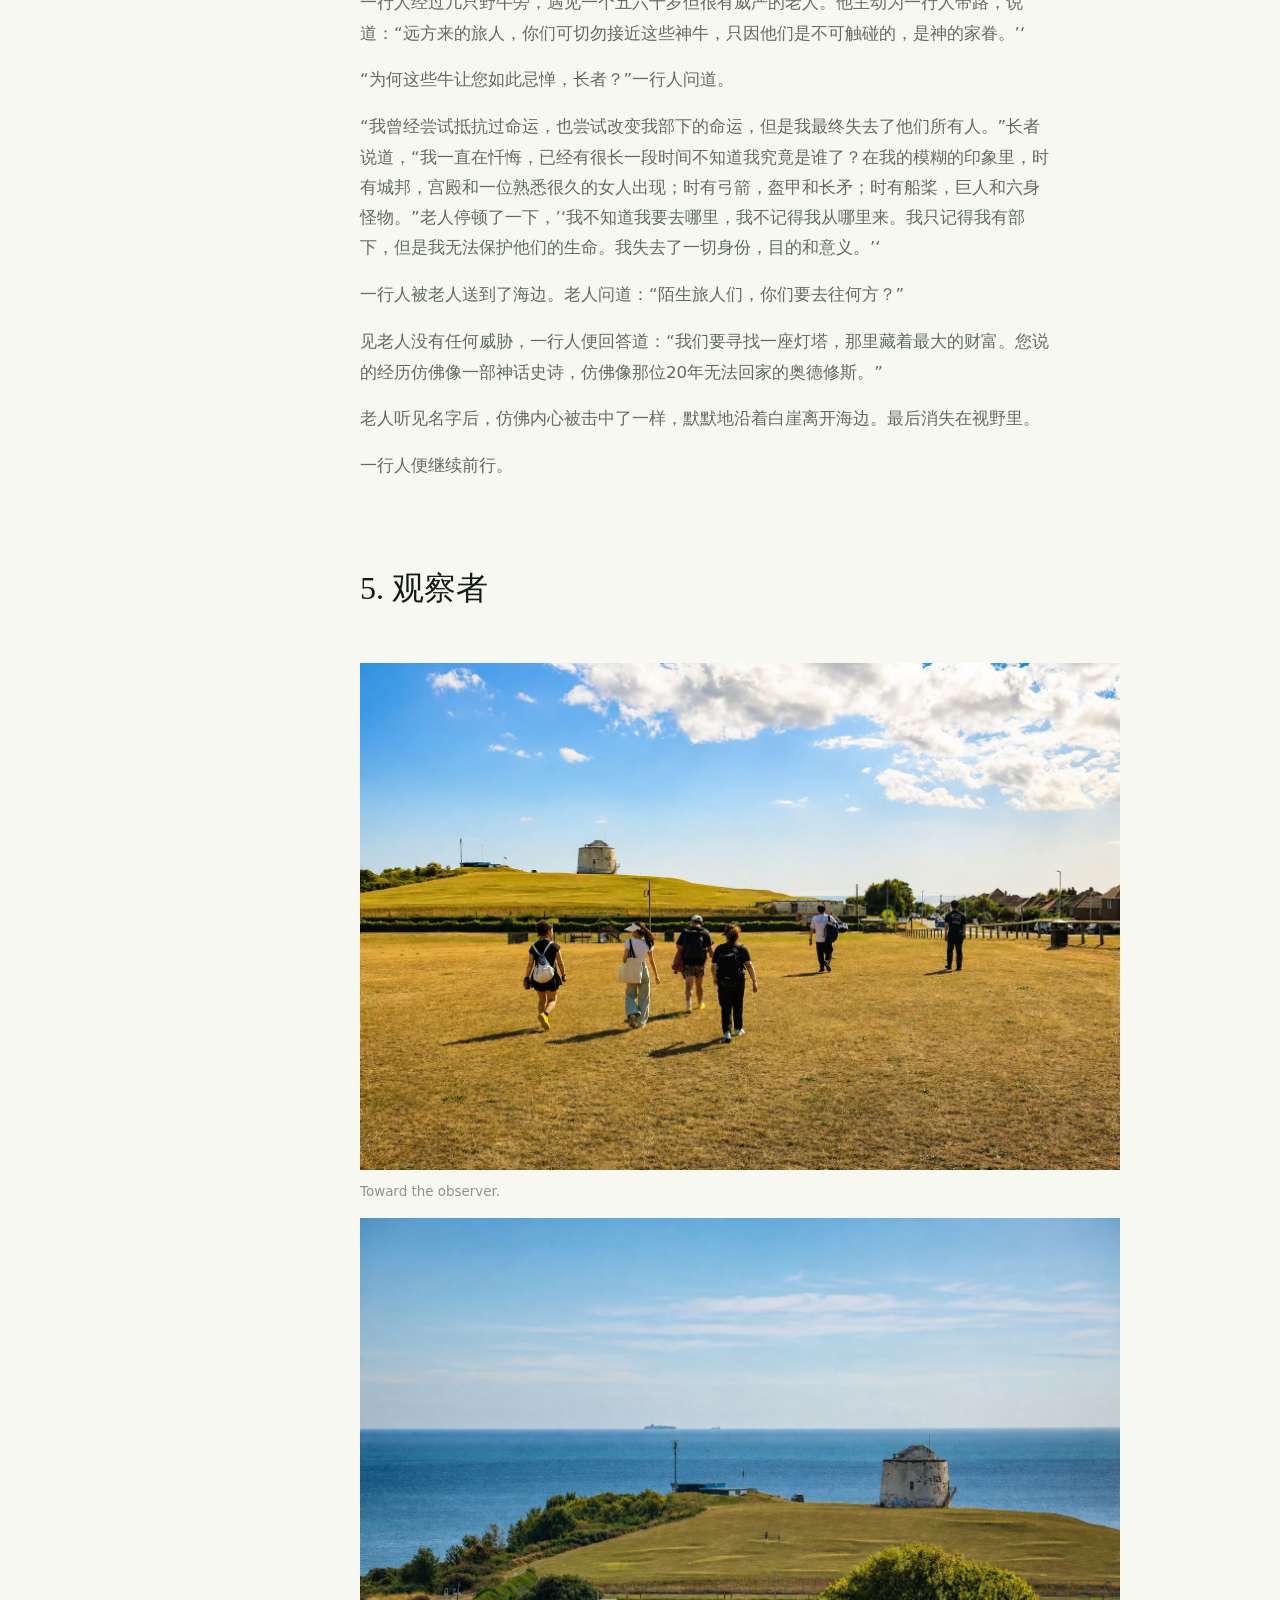
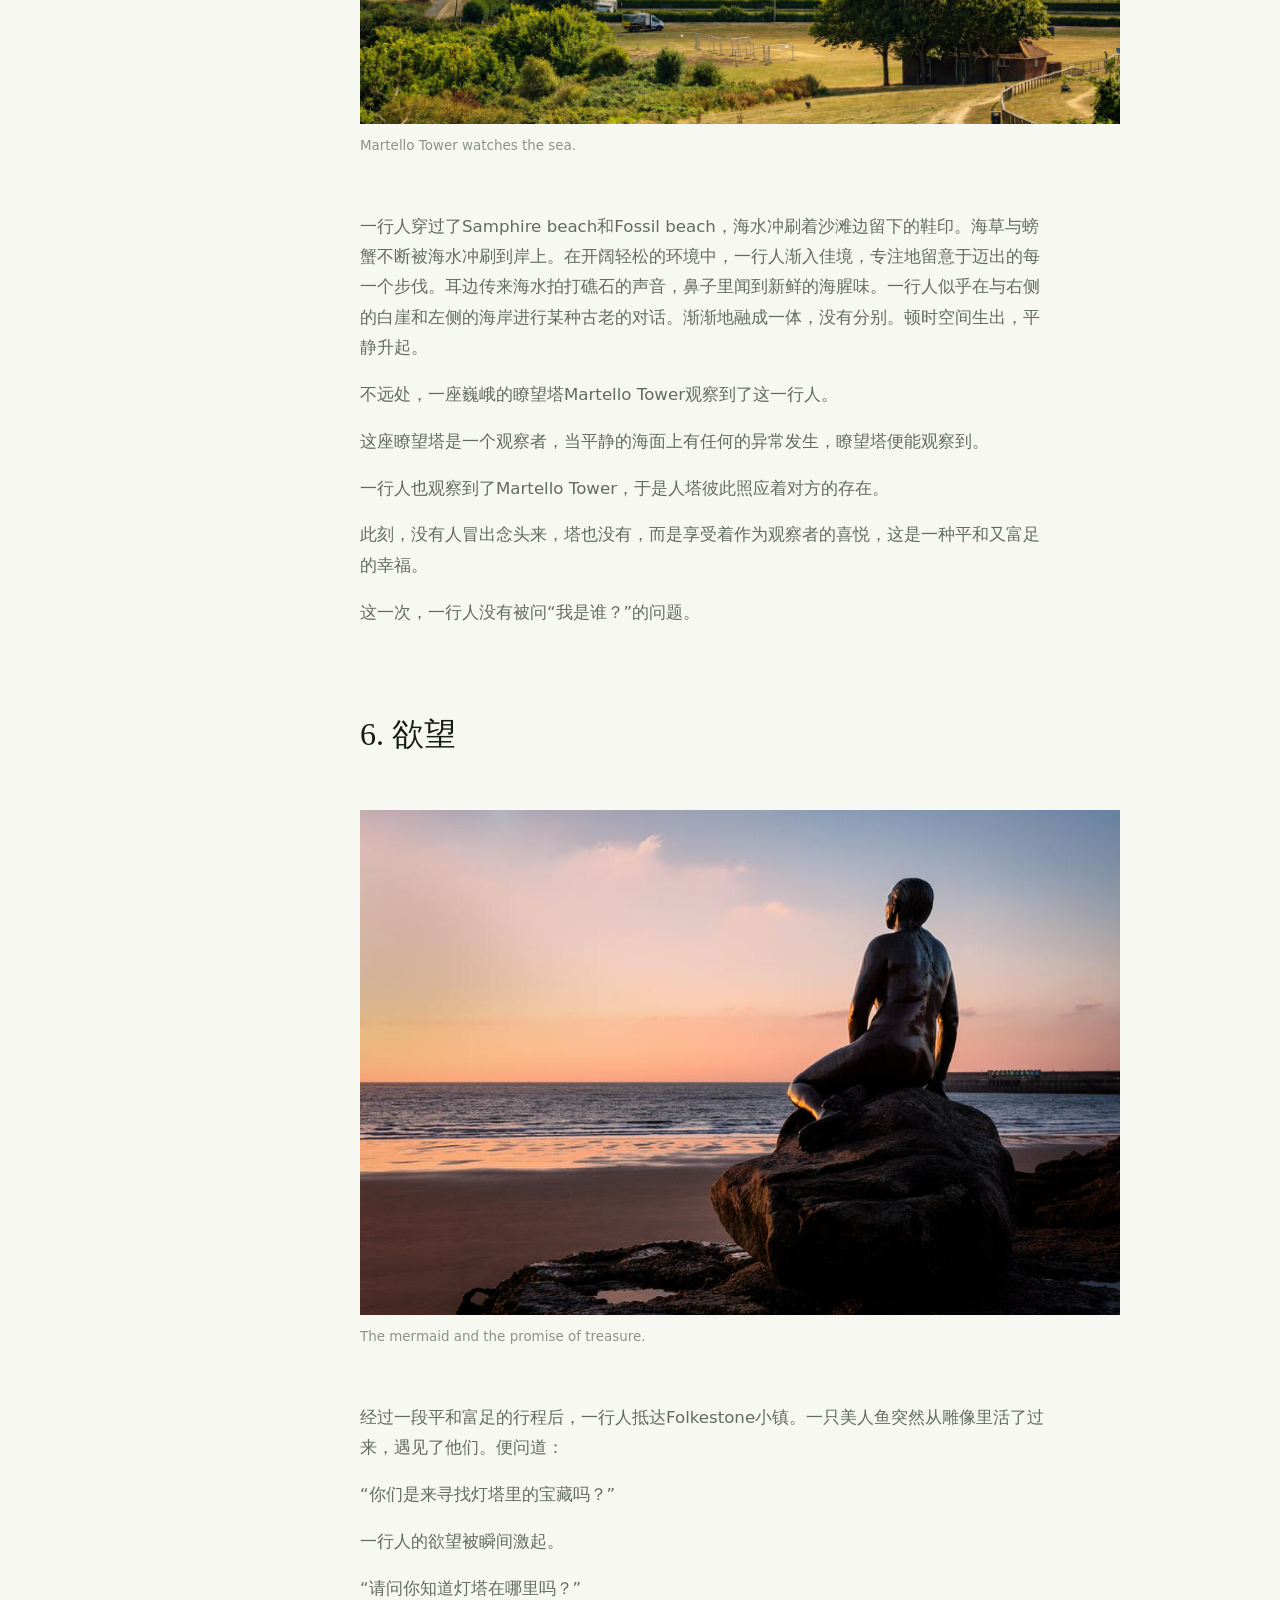
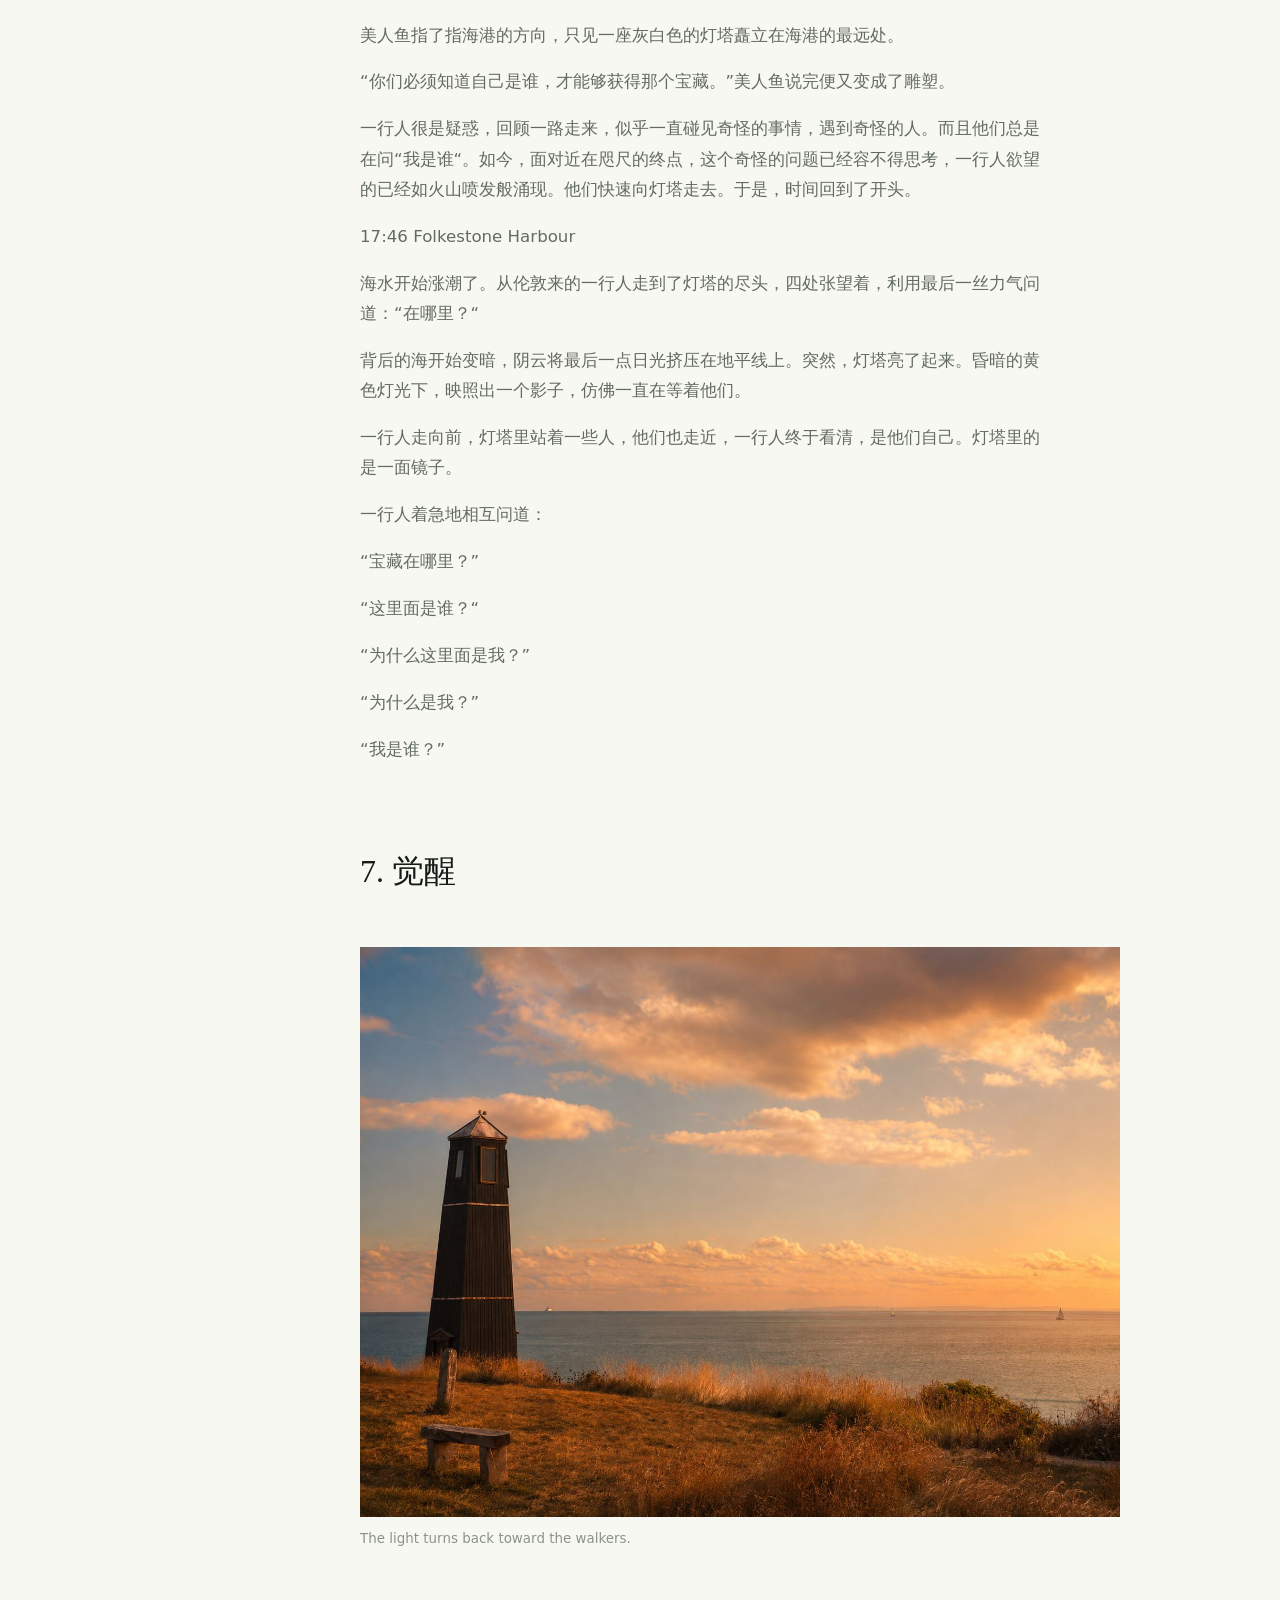
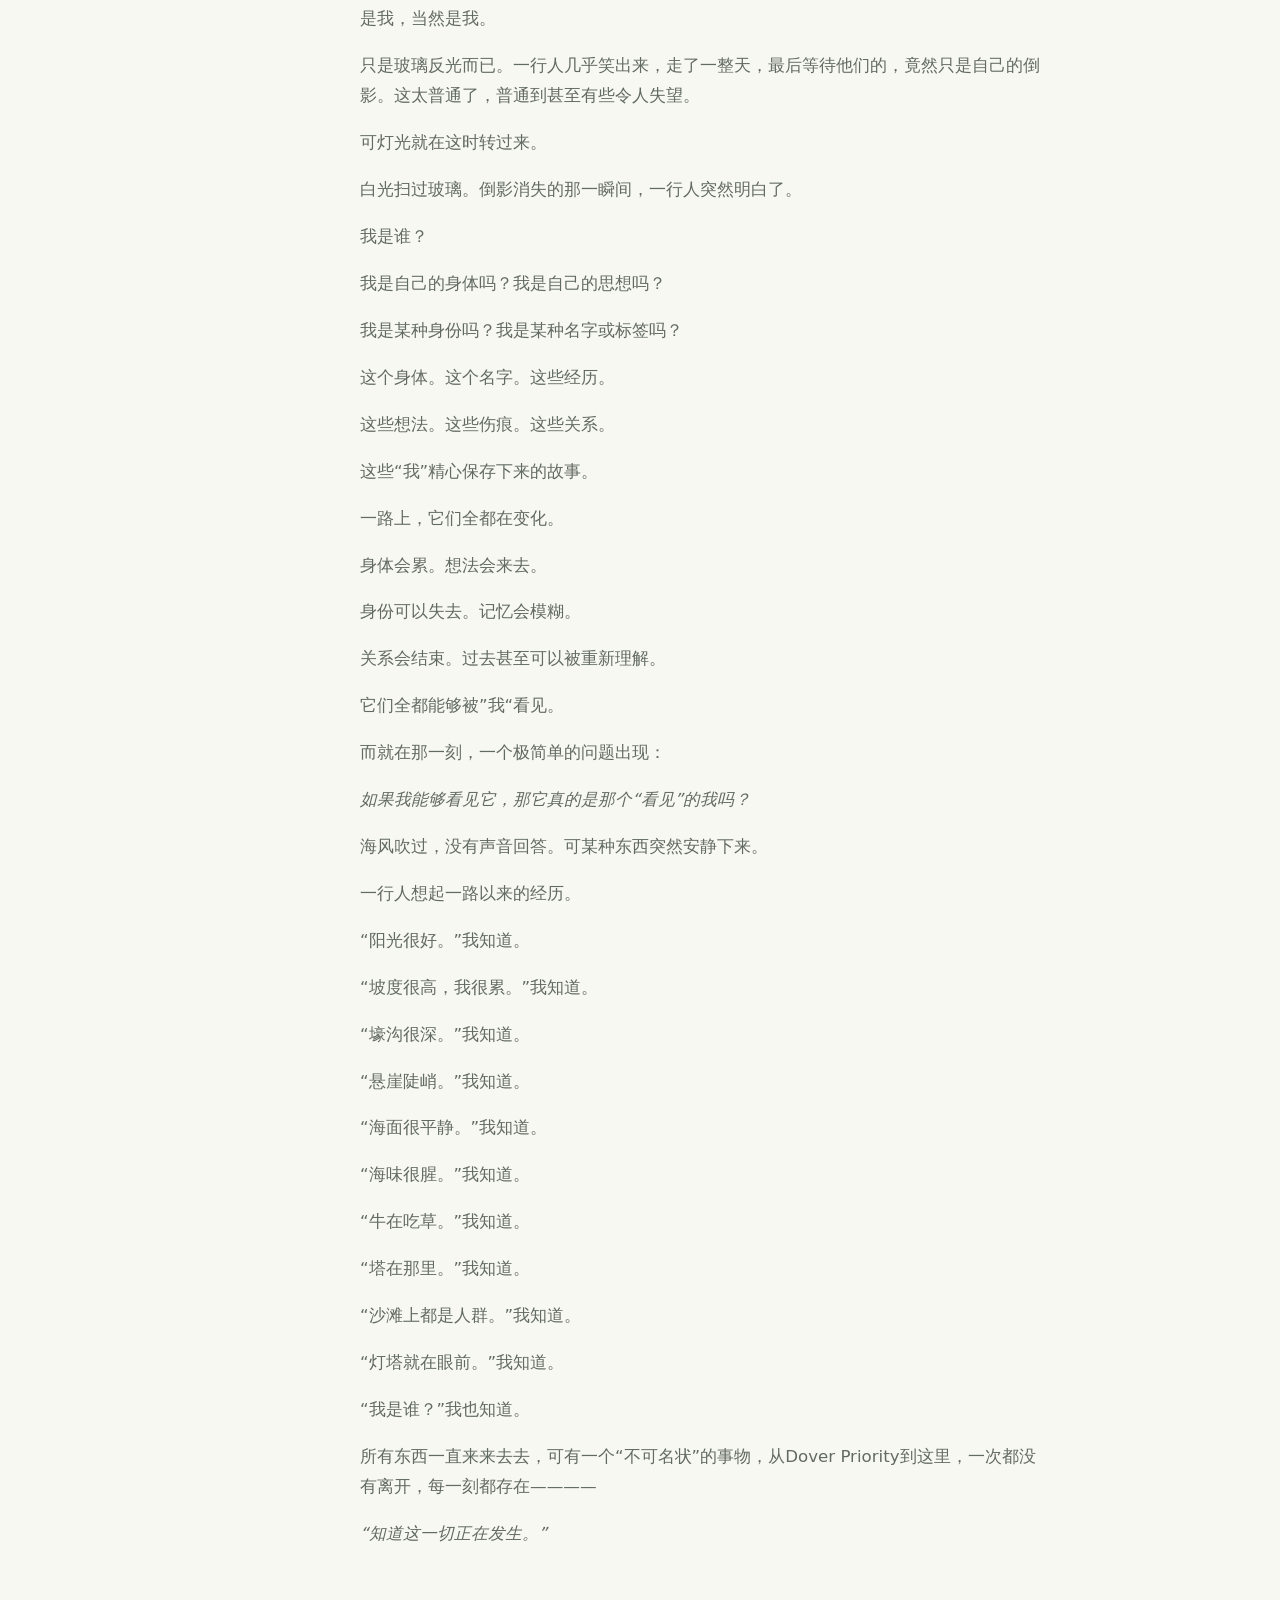
==== commit 80c2e9a1: "Remove stray image filenames from Walk 03" ====
--- a/journal.html
+++ b/journal.html
@@ -111,7 +111,6 @@
             <p>见老人没有任何威胁，一行人便回答道：“我们要寻找一座灯塔，那里藏着最大的财富。您说的经历仿佛像一部神话史诗，仿佛像那位20年无法回家的奥德修斯。”</p>
             <p>老人听见名字后，仿佛内心被击中了一样，默默地沿着白崖离开海边。最后消失在视野里。</p>
             <p>一行人便继续前行。</p>
-            <p>0ede287457d8c4a83d6aab47ba0b5c4d.jpg]</p>
             <h3>5. 观察者</h3>
             <div class="journal-gallery journey-gallery"><figure><img src="assets/journal/trail-3-martello-walk.jpg" alt="The group crossing open ground toward a Martello tower."><figcaption>Toward the observer.</figcaption></figure><figure><img src="assets/journal/trail-3-martello-tower.jpg" alt="A Martello tower overlooking the English Channel."><figcaption>Martello Tower watches the sea.</figcaption></figure></div>
             <p>一行人穿过了Samphire beach和Fossil beach，海水冲刷着沙滩边留下的鞋印。海草与螃蟹不断被海水冲刷到岸上。在开阔轻松的环境中，一行人渐入佳境，专注地留意于迈出的每一个步伐。耳边传来海水拍打礁石的声音，鼻子里闻到新鲜的海腥味。一行人似乎在与右侧的白崖和左侧的海岸进行某种古老的对话。渐渐地融成一体，没有分别。顿时空间生出，平静升起。</p>
@@ -120,7 +119,6 @@
             <p>一行人也观察到了Martello Tower，于是人塔彼此照应着对方的存在。</p>
             <p>此刻，没有人冒出念头来，塔也没有，而是享受着作为观察者的喜悦，这是一种平和又富足的幸福。</p>
             <p>这一次，一行人没有被问“我是谁？”的问题。</p>
-            <p>74c2d762-7117-4e90-a093-bb9384994c82.png]</p>
             <h3>6. 欲望</h3>
             <figure class="journal-feature natural"><img src="assets/journal/trail-3-mermaid.jpg" alt="The Folkestone mermaid looking out across the sea at sunset."><figcaption>The mermaid and the promise of treasure.</figcaption></figure>
             <p>经过一段平和富足的行程后，一行人抵达Folkestone小镇。一只美人鱼突然从雕像里活了过来，遇见了他们。便问道：</p>
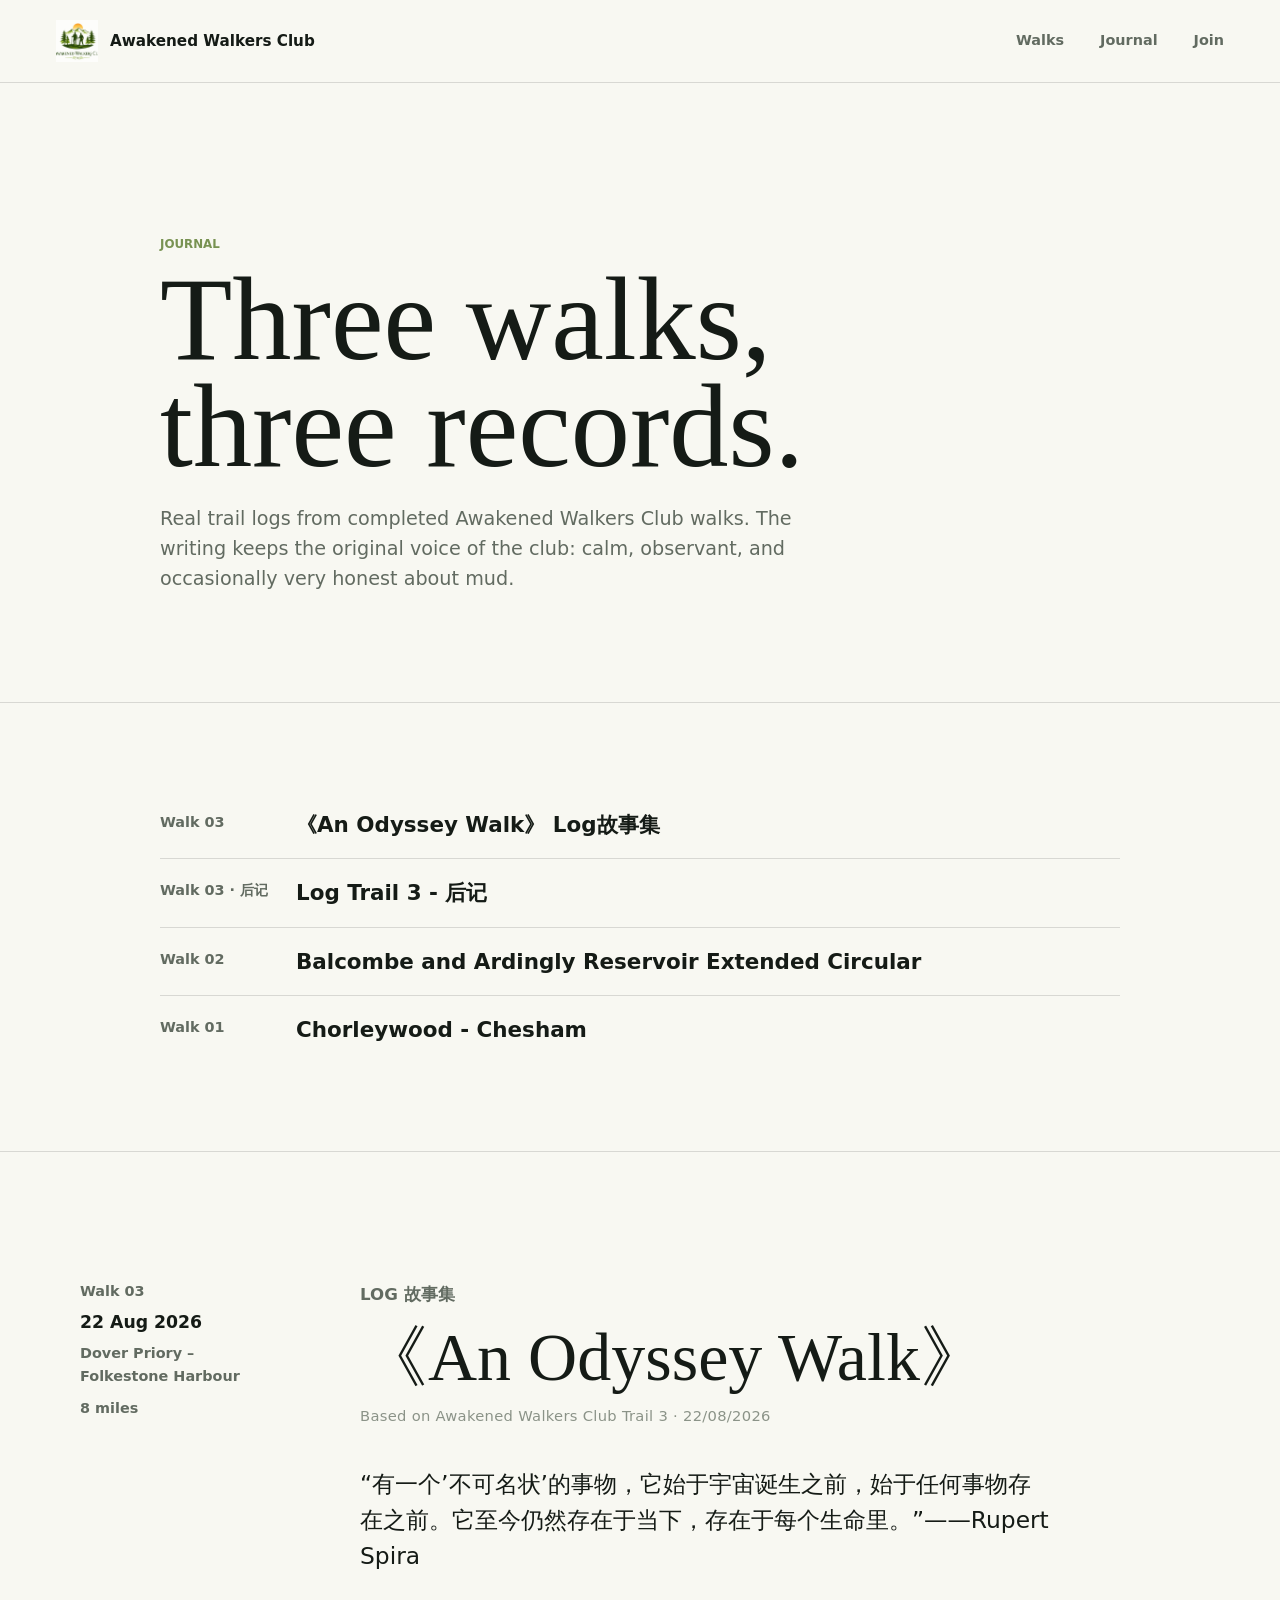
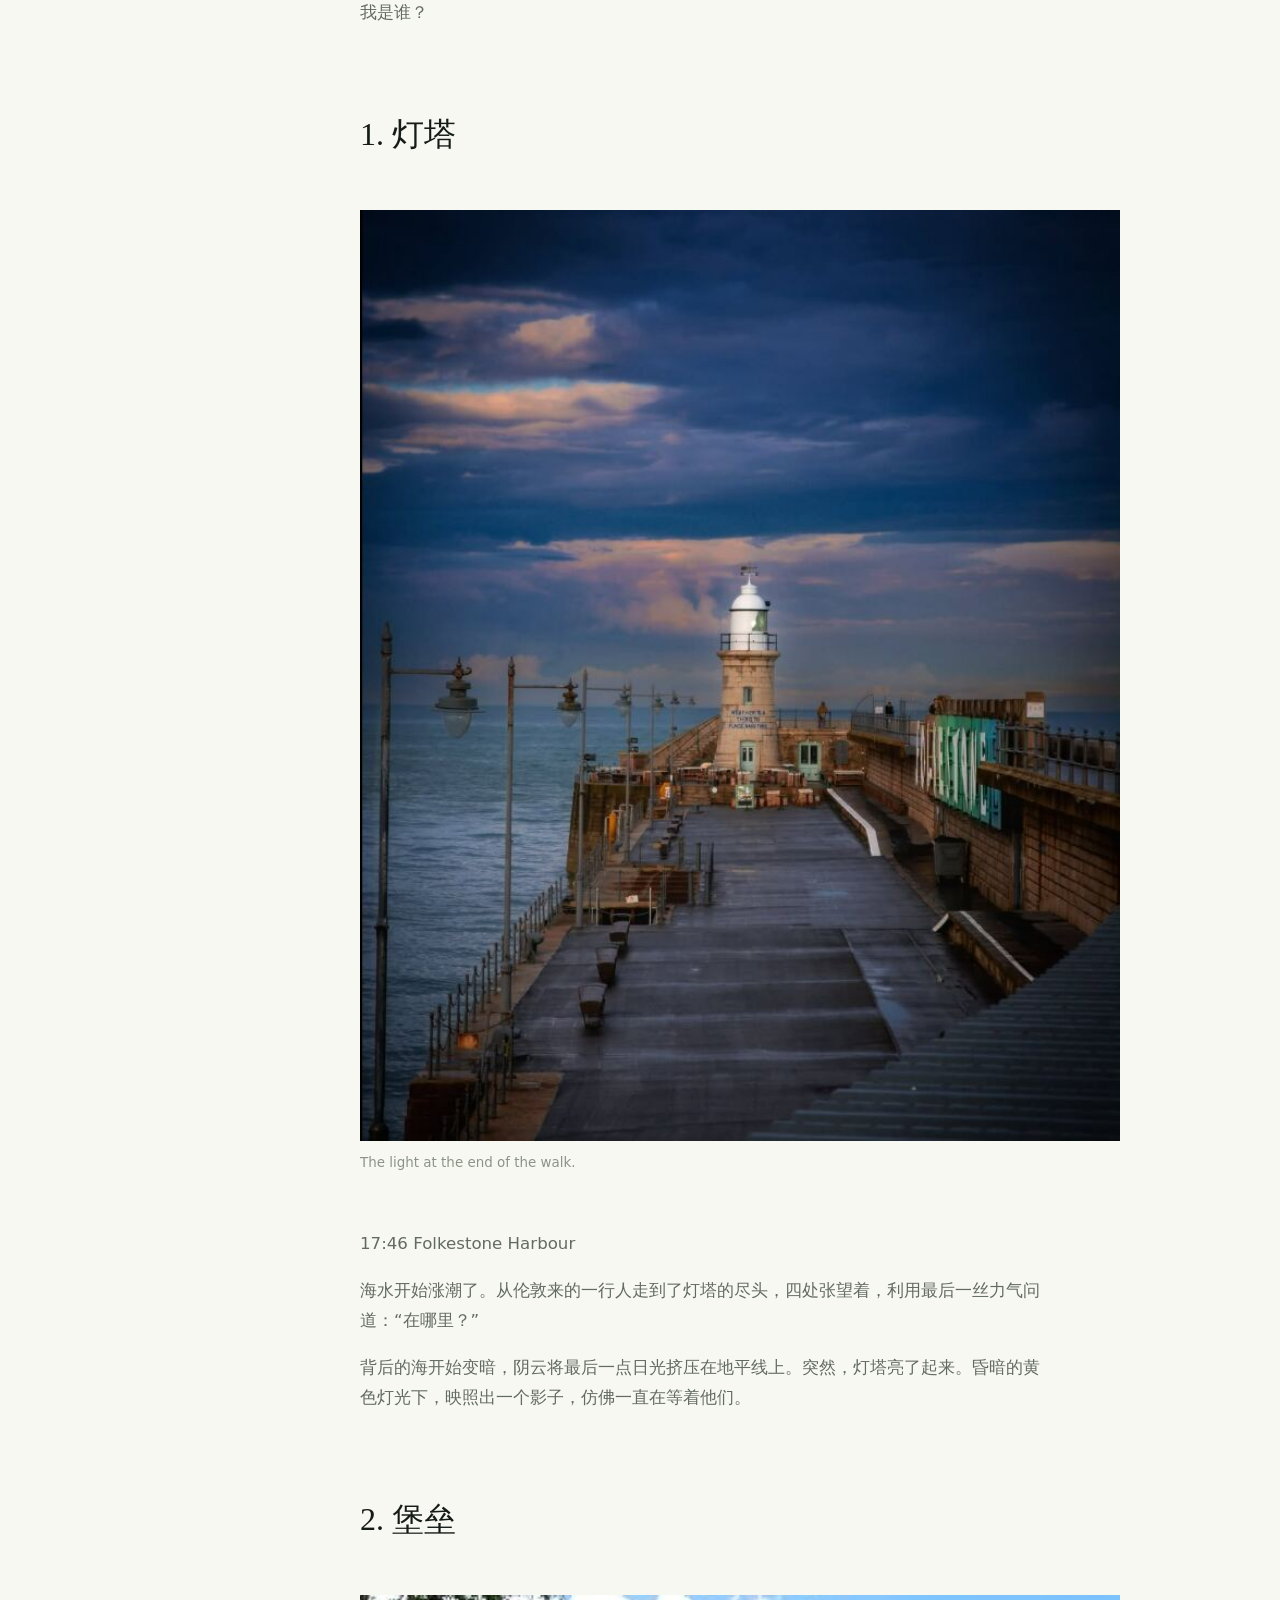
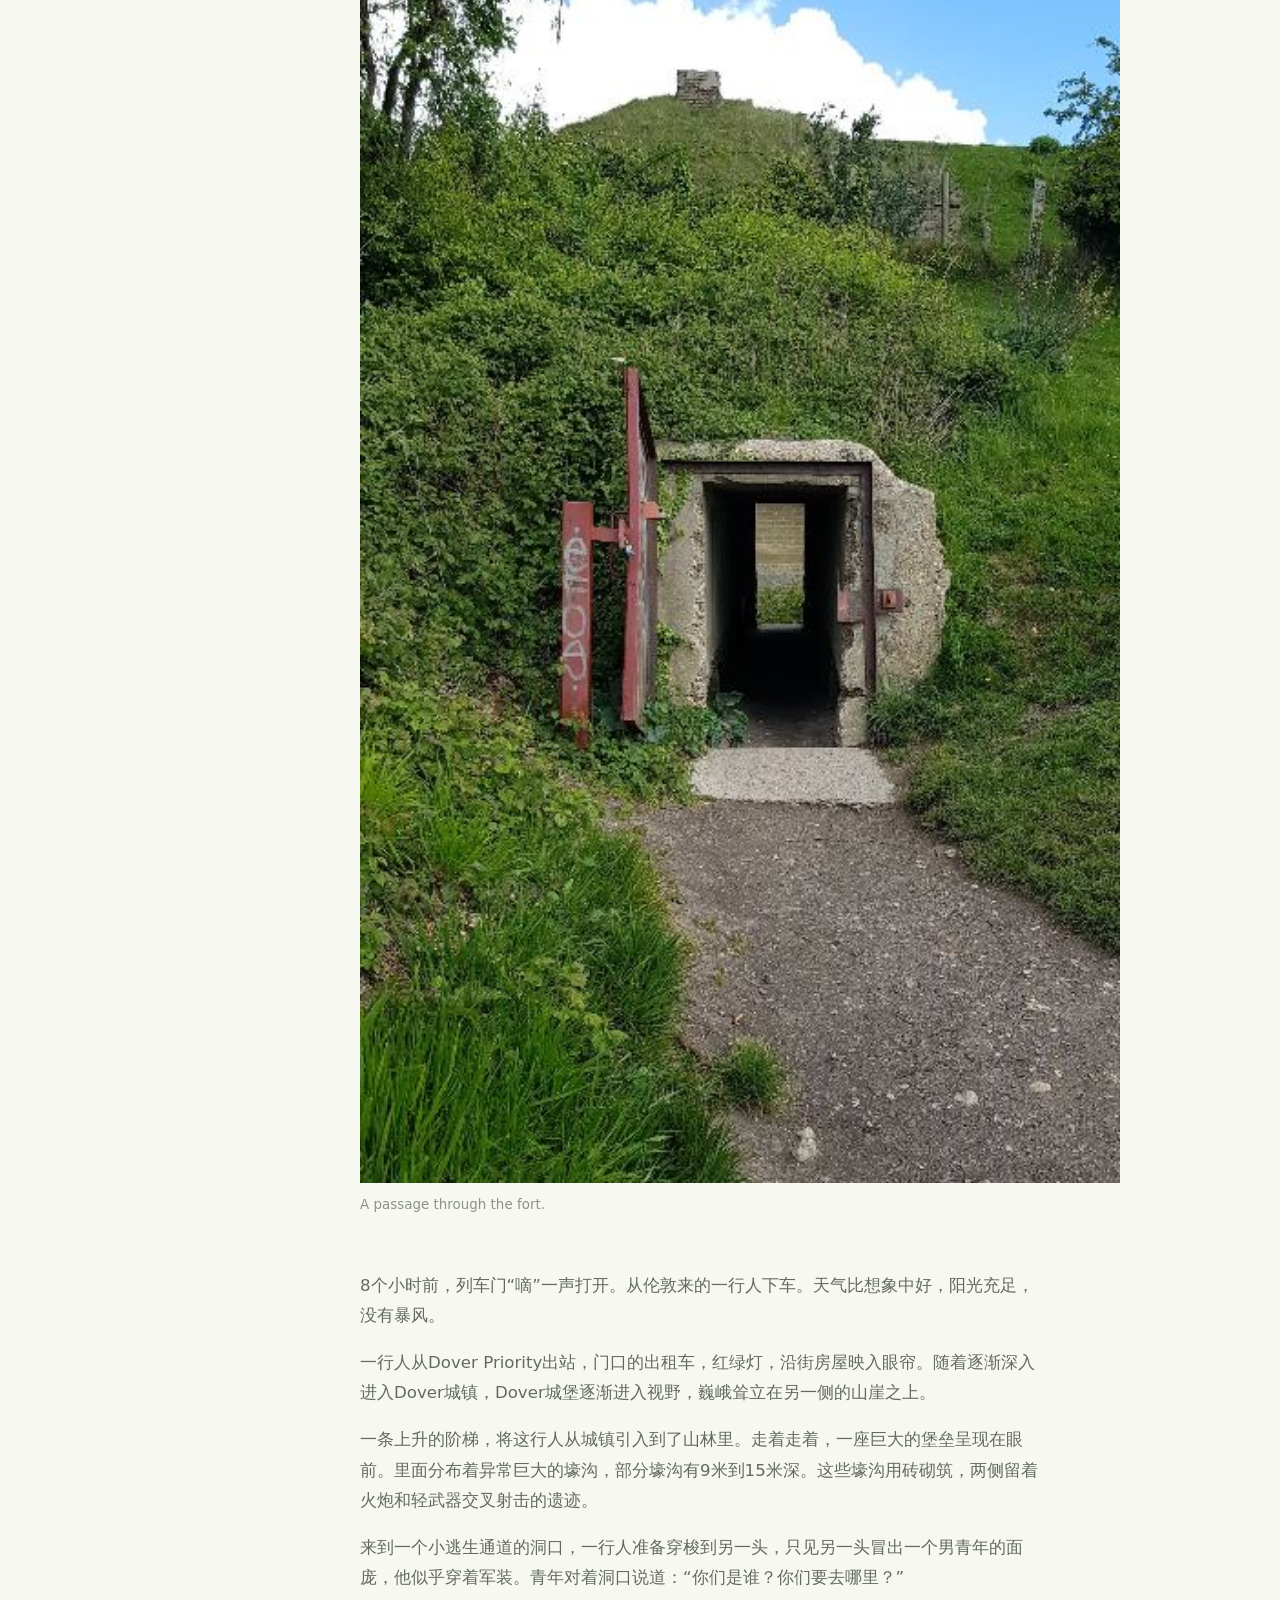
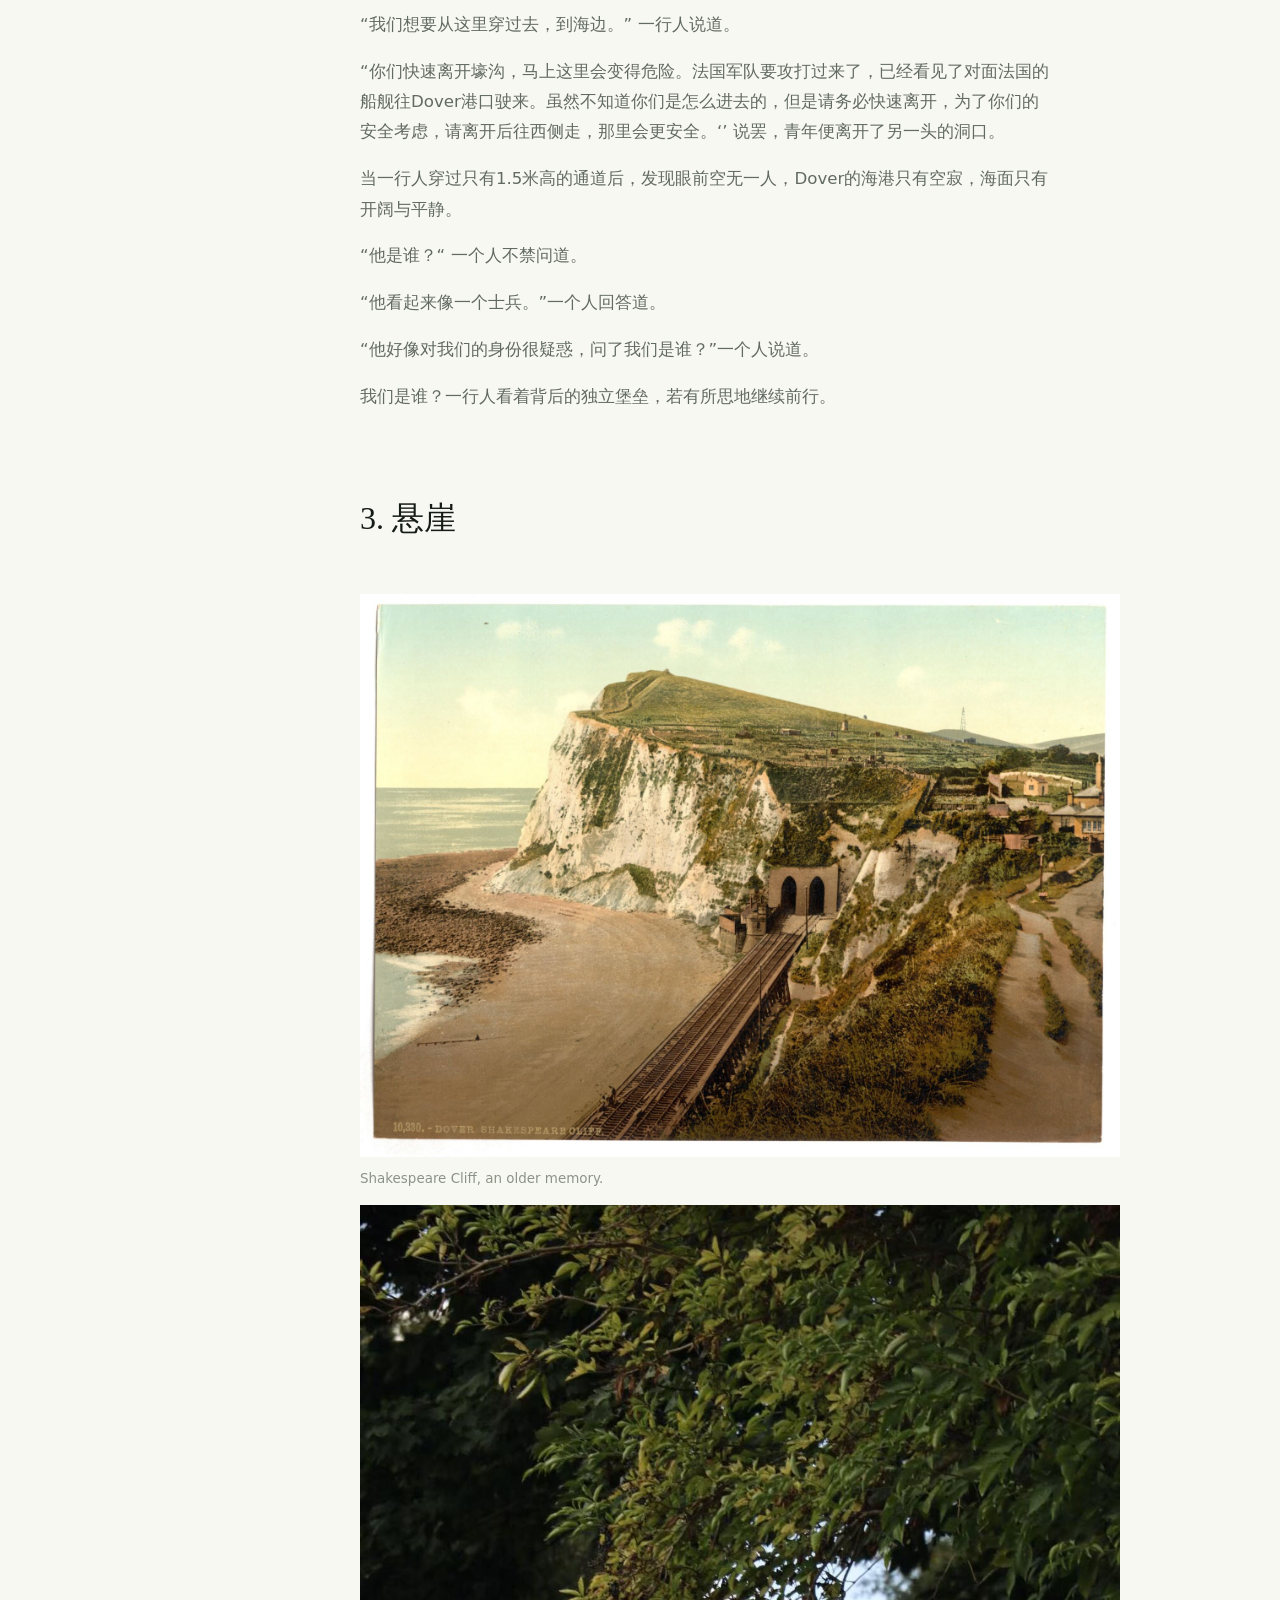
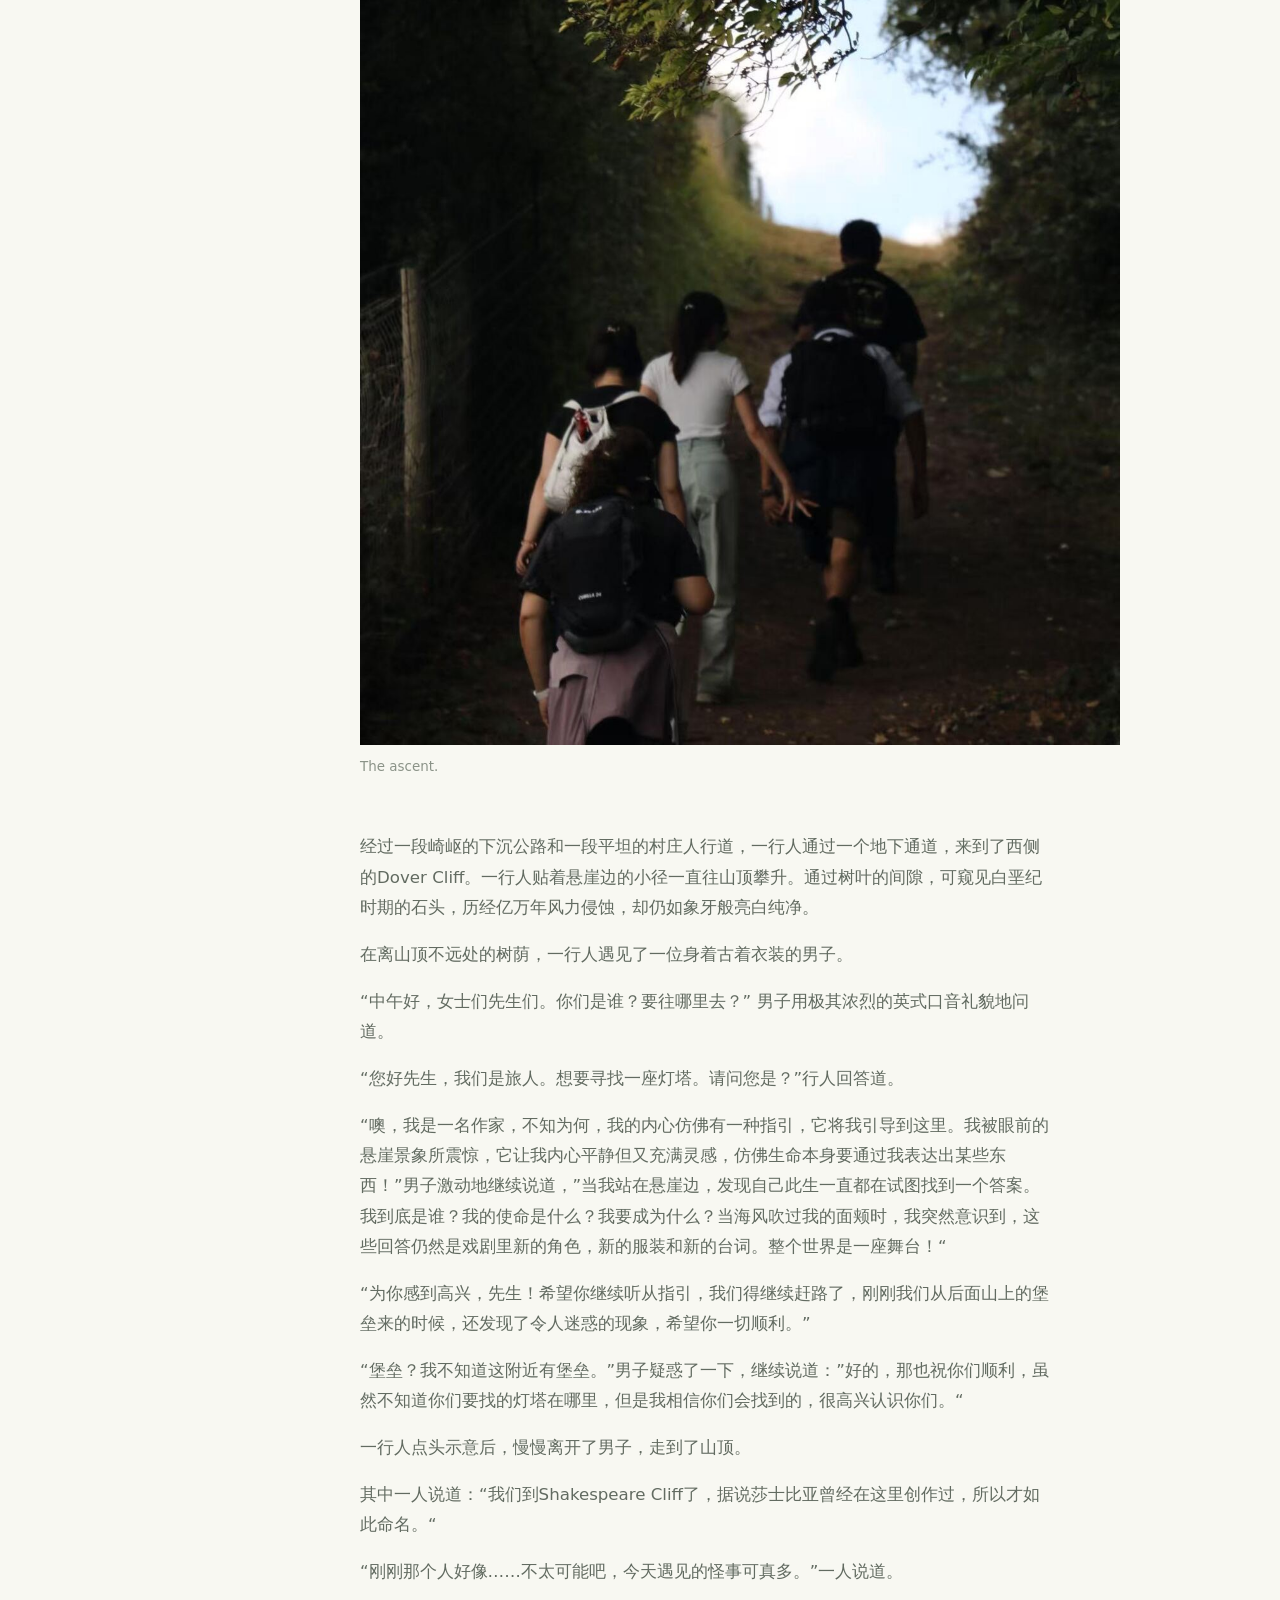
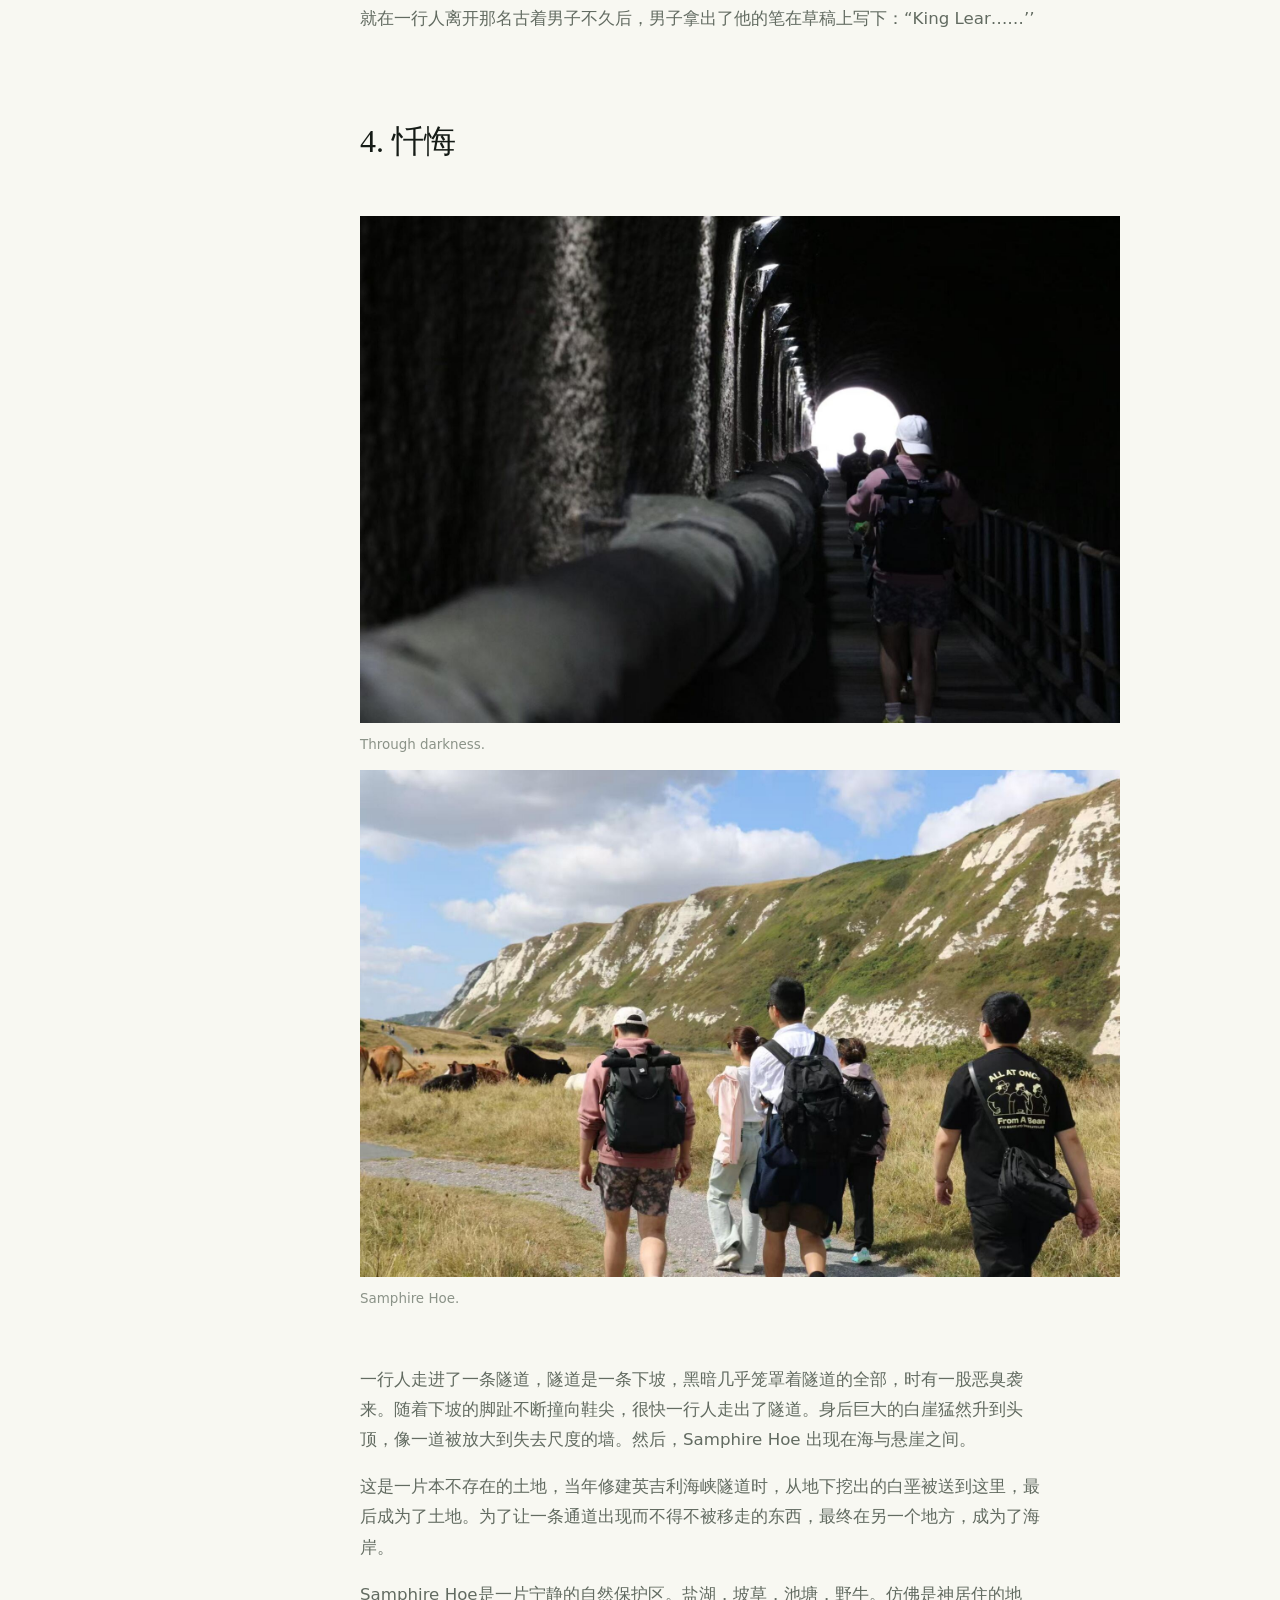
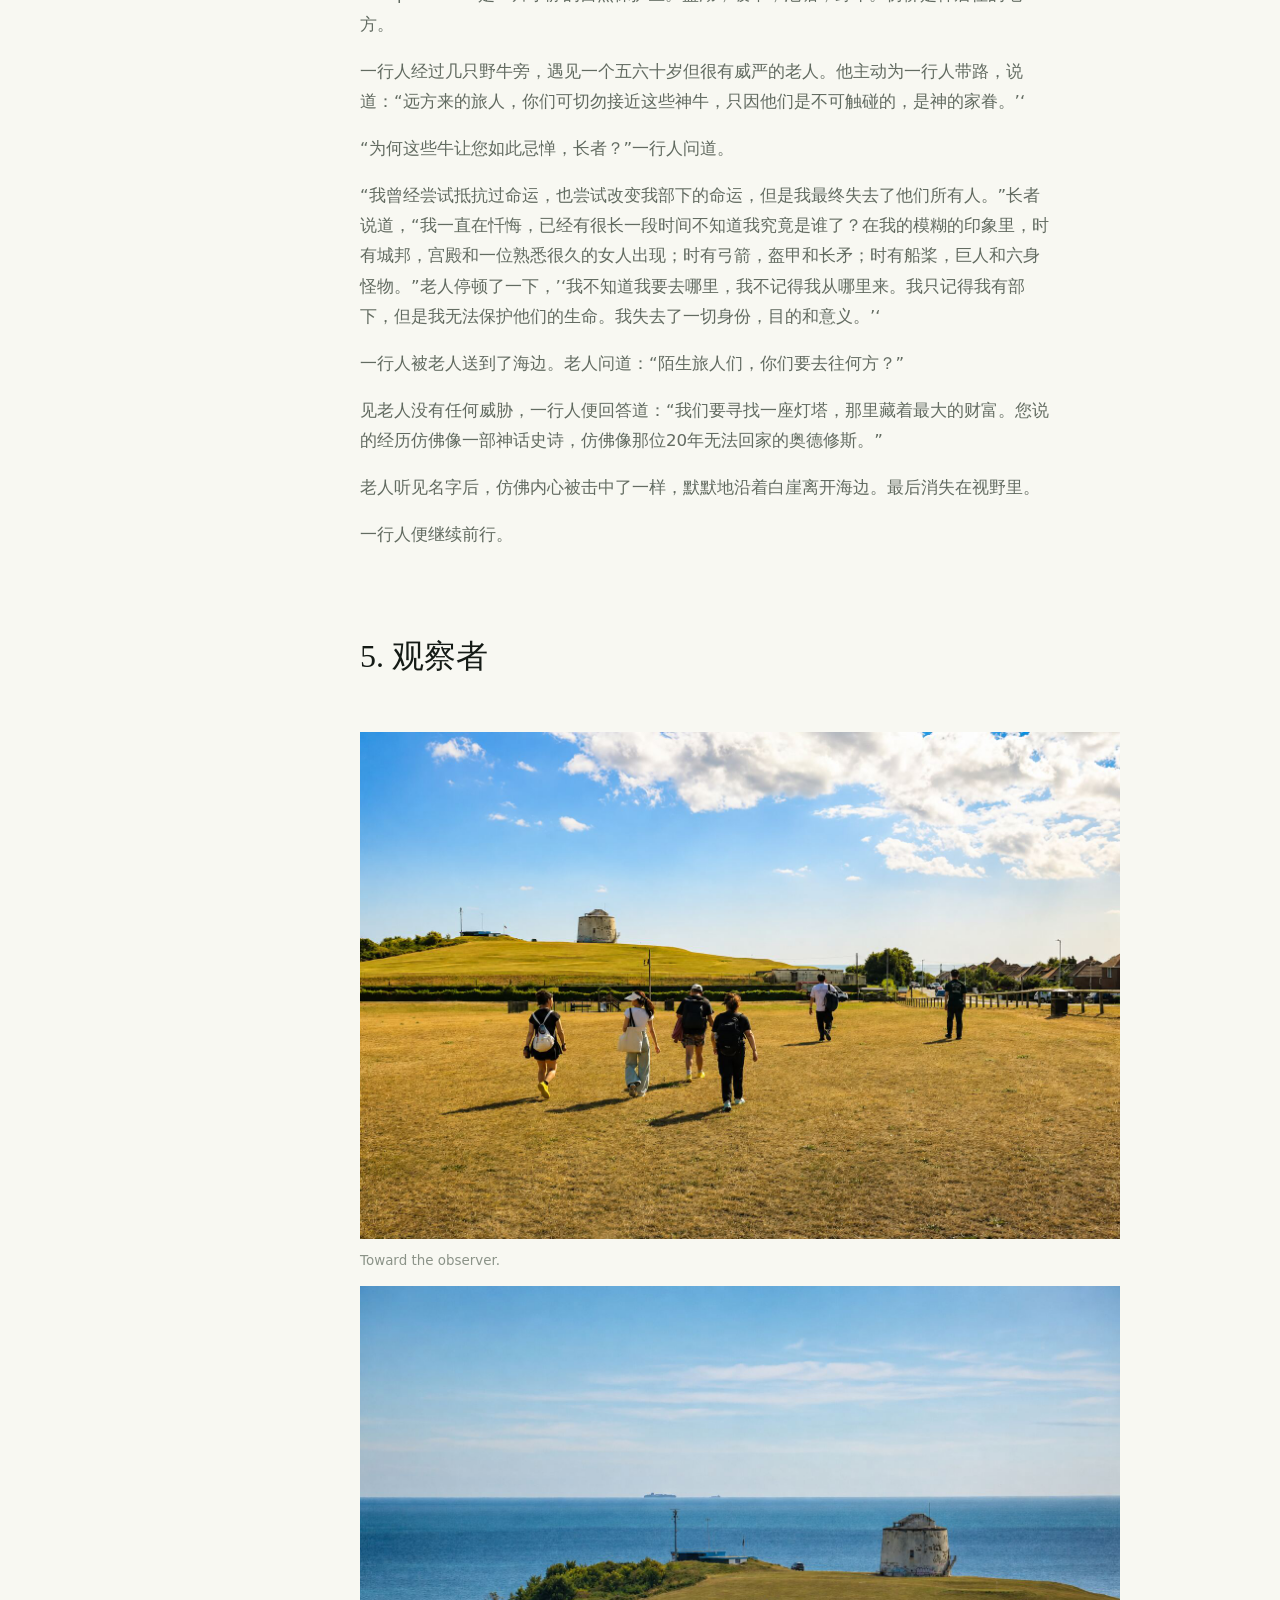
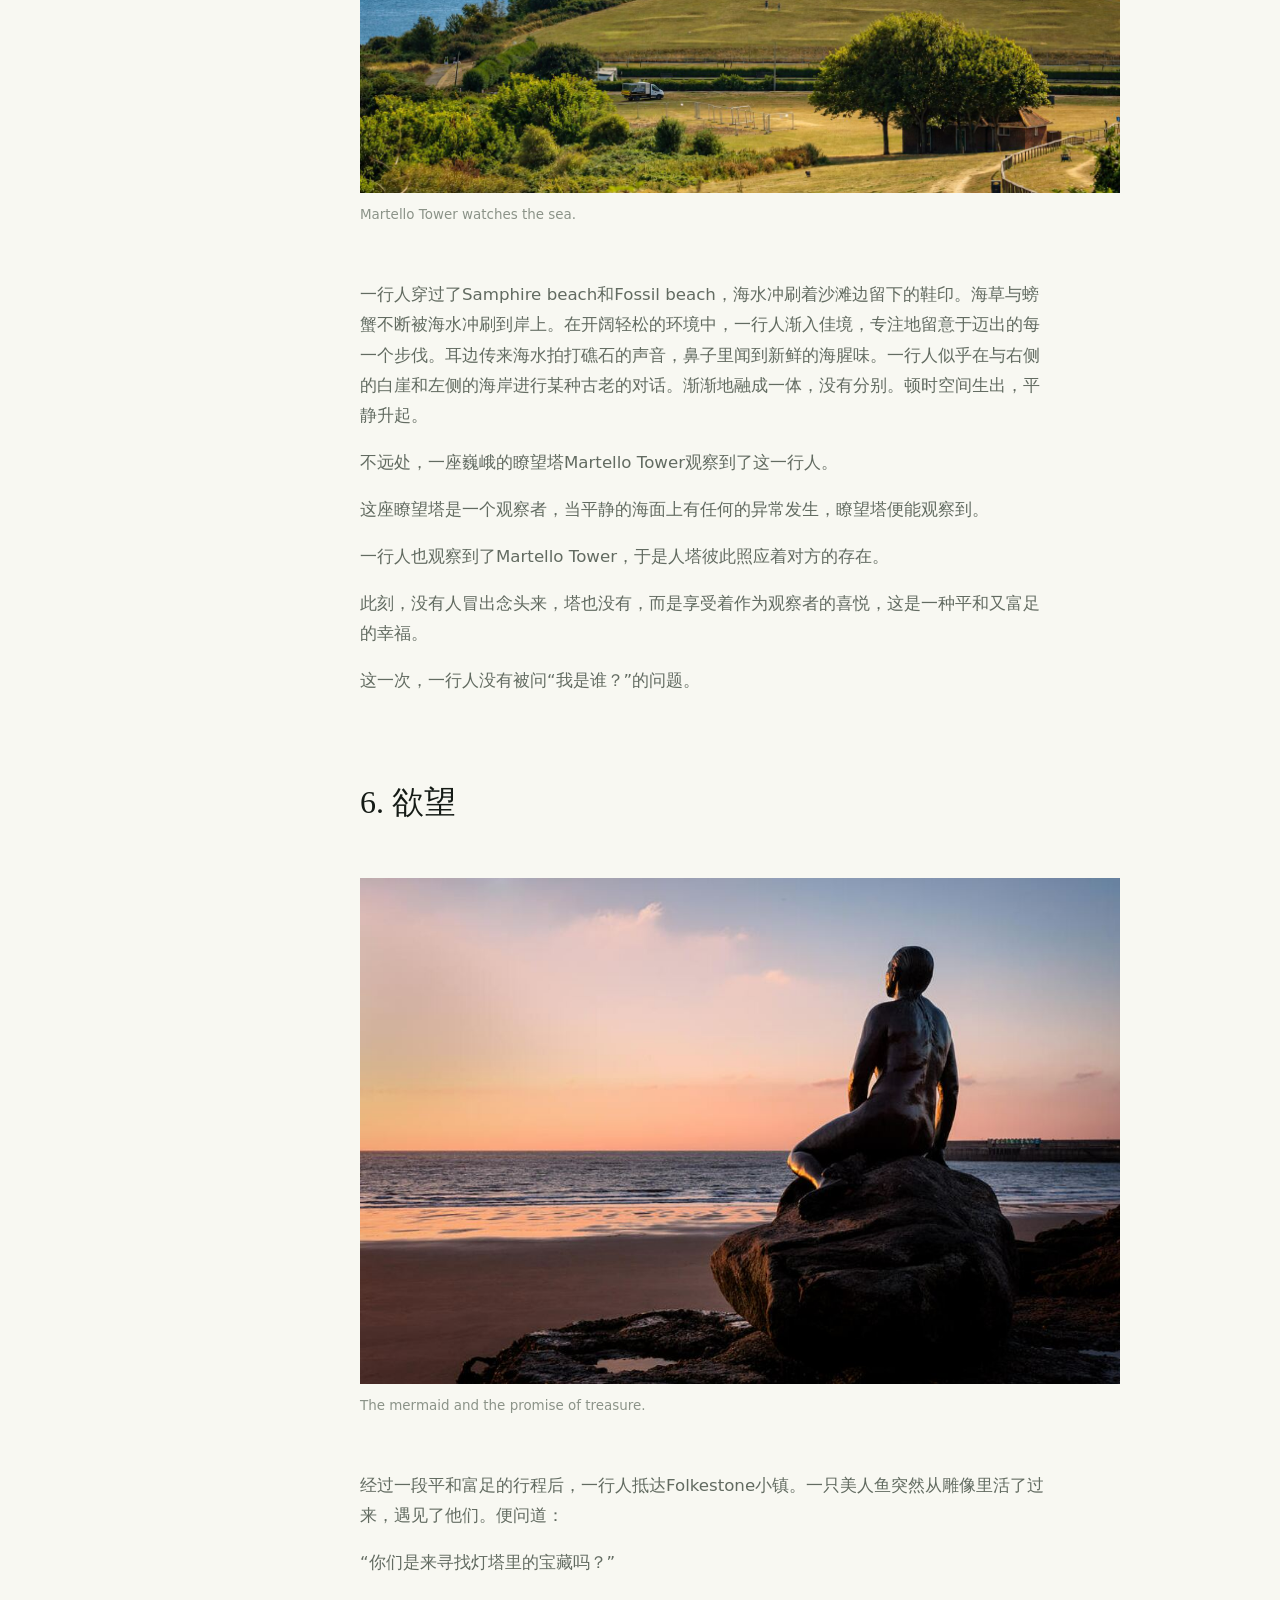
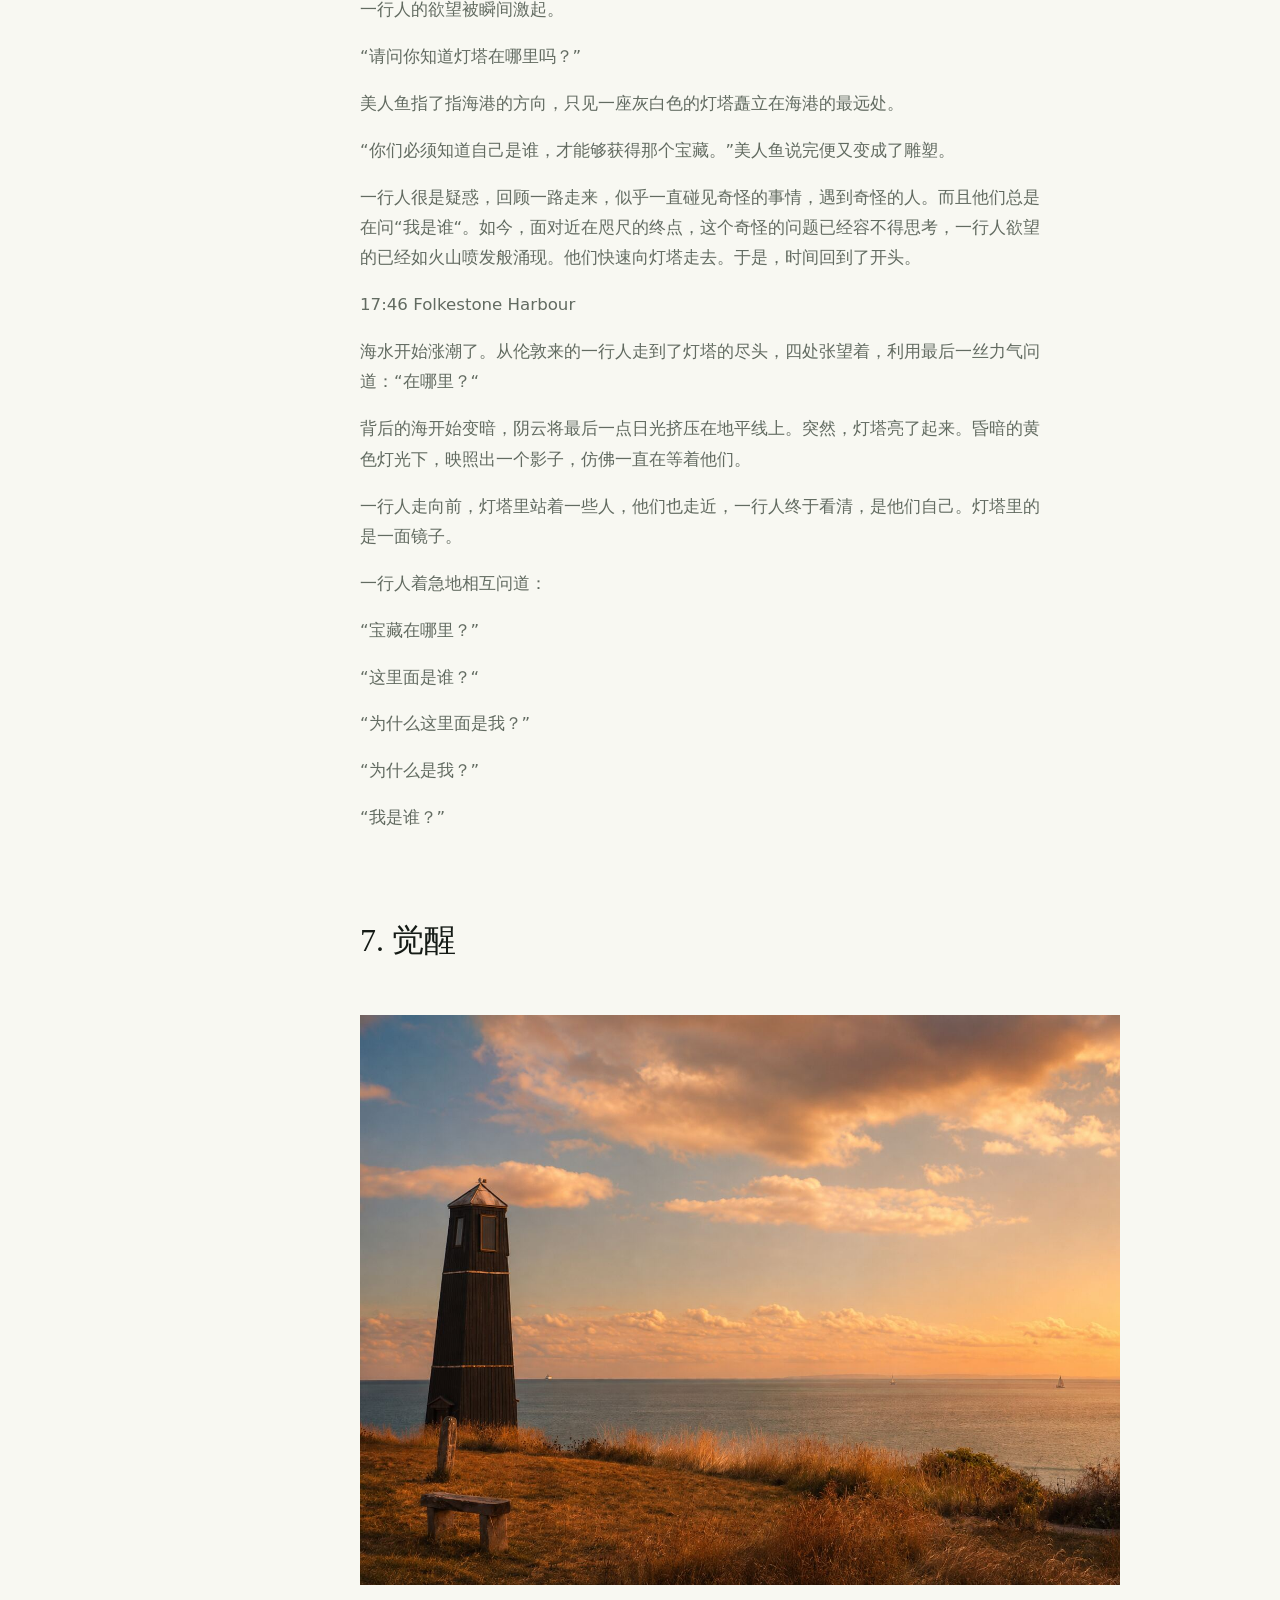
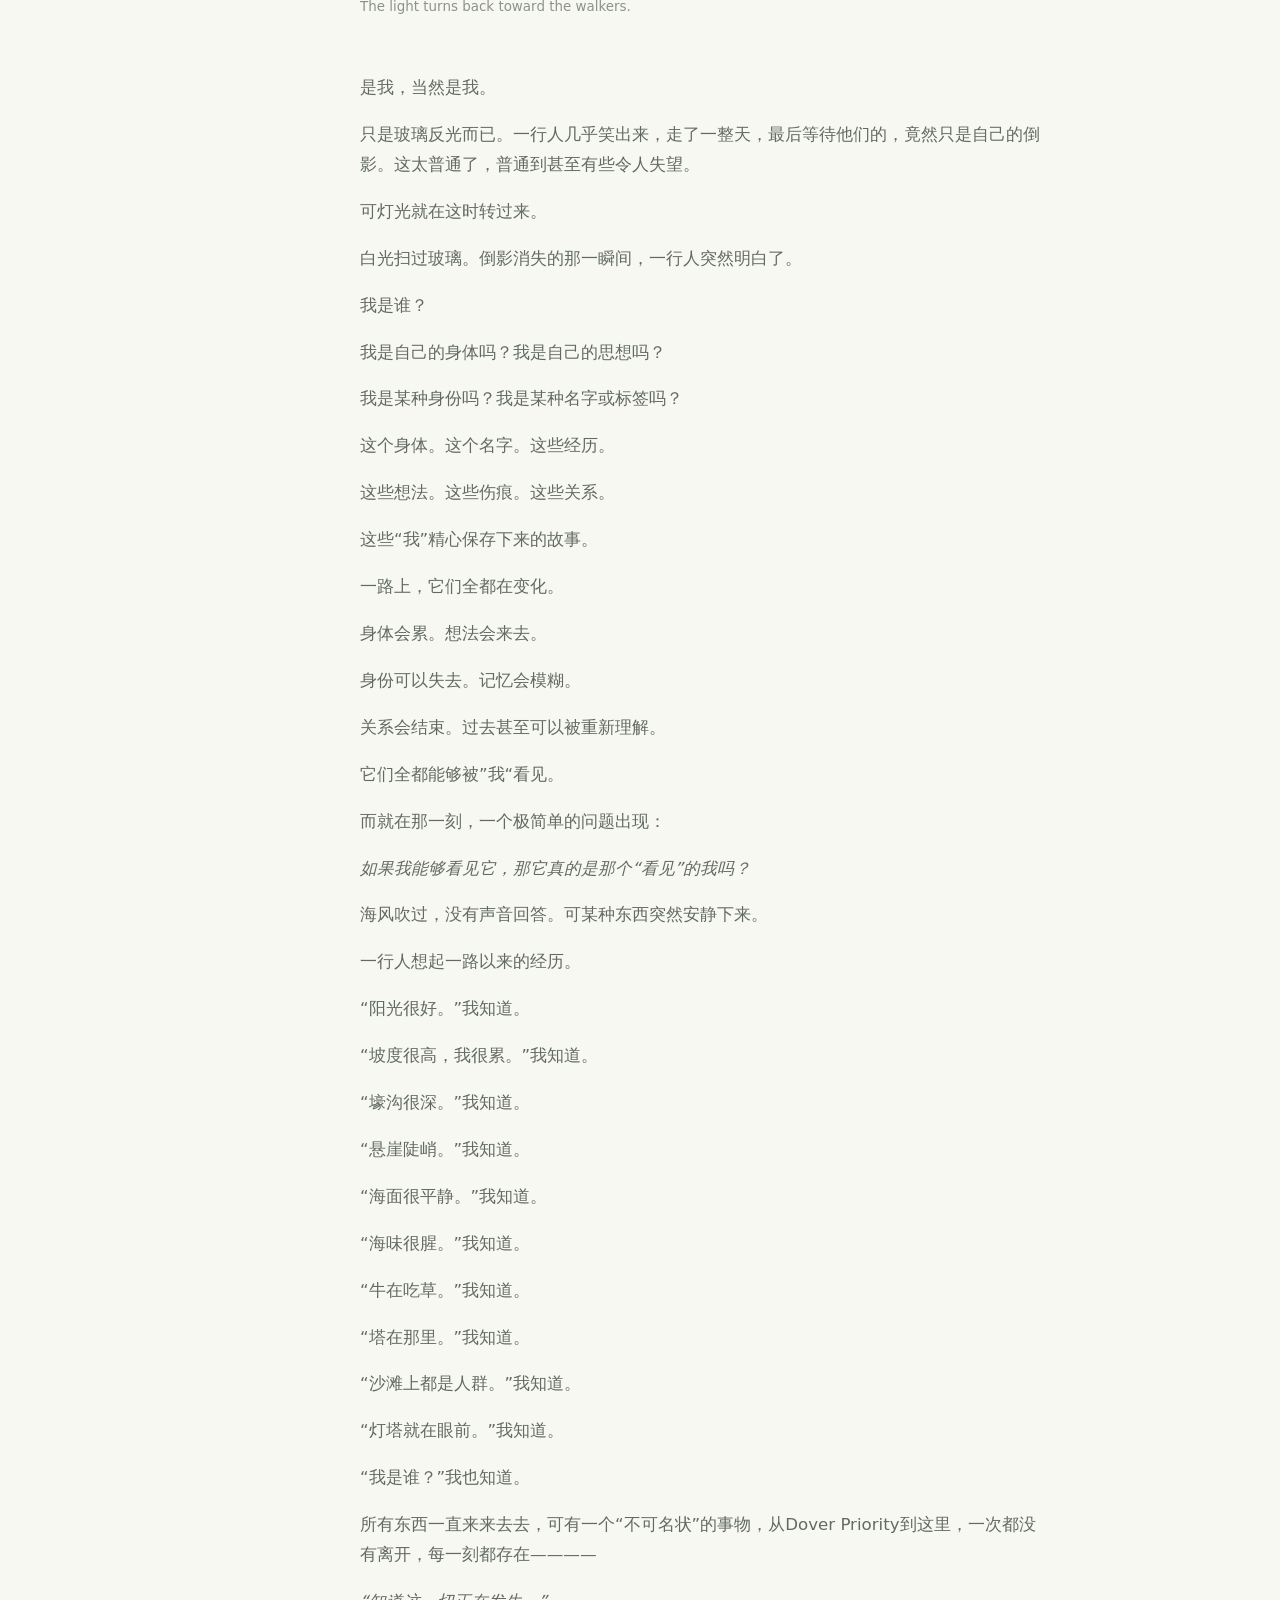
==== commit f862dd52: "Add Walk 03 afterword and photo gallery" ====
--- a/journal.html
+++ b/journal.html
@@ -42,6 +42,10 @@
           <a href="#walk-03">
             <span>Walk 03</span>
             <strong>《An Odyssey Walk》 Log故事集</strong>
+          </a>
+          <a href="#walk-03-afterword">
+            <span>Walk 03 · 后记</span>
+            <strong>Log Trail 3 - 后记</strong>
           </a>
           <a href="#walk-02">
             <span>Walk 02</span>
@@ -197,6 +201,50 @@
         </div>
       </article>
 
+
+      <article class="journal-article journey-article" id="walk-03-afterword">
+        <div class="section-inner article-grid">
+          <aside>
+            <span>Walk 03 · 后记</span>
+            <strong>24 Aug 2026</strong>
+            <small>Dover Priory – Folkestone Harbour</small>
+            <small>Odyssey Walk memories</small>
+          </aside>
+          <div class="article-body">
+            <p class="section-kicker">Postscript</p>
+            <h2>Log Trail 3 - 后记</h2>
+            <p class="lede">感谢此次参加奥德赛之行的队员们，此次路线最为复杂曲折，内容丰富。有多层次的内容可挖掘，因此Log日志以短篇小说的题材，以本次路线为框架，对其核心进行了多次拆解和重组，并以Awakened Club创立的初心为导向，进行一次精神的探索和价值观的架构。</p>
+            <p>小说中的未被命名的“一行人”的原型为周六一起出发的队伍。其中经历的地点都是真实地点，引用和情节参考真实历史人物和虚拟人物。小说中使用非线性叙事，利用多处意向和隐喻，目的皆是为了体验内在而服务。</p>
+            <p>至于现实中的奥德赛之行，圆满成功！</p>
+            <p>无论是当日的天气，新鲜的空气，古老的遗迹，宽广的海面，海鸥的叫声，白色的石崖，幽深的隧道，还是路途中的方向迷失，路线替换，人与人之间的相互激励，连绵不断的欢笑声和尖叫声，旷野中的外放音响等等。都让这一天无比完美，令人沉醉其中，流连忘返，难以割舍。徒步结束后，所有人团聚在两张简易的野餐布周围，喝着爽口的啤酒，吃着薯条，吹着海风，尽情地释放着与生俱来的生命张力。</p>
+            <p>下面是队长挑选出特别喜欢的照片回忆，请大家仔细看看自己最真实，最有魅力的生命画像究竟是怎样的？生命中的美学究竟如何呈现？将这种momentum持续在今后更多的时间中展现，这是美的呈现，是力量的来源。</p>
+            <div class="journal-gallery journey-gallery afterword-gallery">
+              <figure><img src="assets/journal/trail-3-afterword-01.webp" alt="A selected memory from the Odyssey Walk." loading="lazy"></figure>
+              <figure><img src="assets/journal/trail-3-afterword-02.webp" alt="A selected memory from the Odyssey Walk." loading="lazy"></figure>
+              <figure><img src="assets/journal/trail-3-afterword-03.webp" alt="A selected memory from the Odyssey Walk." loading="lazy"></figure>
+              <figure><img src="assets/journal/trail-3-afterword-04.webp" alt="A selected memory from the Odyssey Walk." loading="lazy"></figure>
+              <figure><img src="assets/journal/trail-3-afterword-05.webp" alt="A selected memory from the Odyssey Walk." loading="lazy"></figure>
+              <figure><img src="assets/journal/trail-3-afterword-06.webp" alt="A selected memory from the Odyssey Walk." loading="lazy"></figure>
+              <figure><img src="assets/journal/trail-3-afterword-07.webp" alt="A selected memory from the Odyssey Walk." loading="lazy"></figure>
+              <figure><img src="assets/journal/trail-3-afterword-08.webp" alt="A selected memory from the Odyssey Walk." loading="lazy"></figure>
+              <figure><img src="assets/journal/trail-3-afterword-09.webp" alt="A selected memory from the Odyssey Walk." loading="lazy"></figure>
+              <figure><img src="assets/journal/trail-3-afterword-10.webp" alt="A selected memory from the Odyssey Walk." loading="lazy"></figure>
+              <figure><img src="assets/journal/trail-3-afterword-11.webp" alt="A selected memory from the Odyssey Walk." loading="lazy"></figure>
+              <figure><img src="assets/journal/trail-3-afterword-12.webp" alt="A selected memory from the Odyssey Walk." loading="lazy"></figure>
+              <figure><img src="assets/journal/trail-3-afterword-13.webp" alt="A selected memory from the Odyssey Walk." loading="lazy"></figure>
+              <figure><img src="assets/journal/trail-3-afterword-14.webp" alt="A selected memory from the Odyssey Walk." loading="lazy"></figure>
+              <figure><img src="assets/journal/trail-3-afterword-15.webp" alt="A selected memory from the Odyssey Walk." loading="lazy"></figure>
+              <figure><img src="assets/journal/trail-3-afterword-16.webp" alt="A selected memory from the Odyssey Walk." loading="lazy"></figure>
+              <figure><img src="assets/journal/trail-3-afterword-17.webp" alt="A selected memory from the Odyssey Walk." loading="lazy"></figure>
+              <figure><img src="assets/journal/trail-3-afterword-18.webp" alt="A selected memory from the Odyssey Walk." loading="lazy"></figure>
+              <figure><img src="assets/journal/trail-3-afterword-19.webp" alt="A selected memory from the Odyssey Walk." loading="lazy"></figure>
+              <figure><img src="assets/journal/trail-3-afterword-20.webp" alt="A selected memory from the Odyssey Walk." loading="lazy"></figure>
+              <figure><img src="assets/journal/trail-3-afterword-21.webp" alt="A selected memory from the Odyssey Walk." loading="lazy"></figure>
+            </div>
+          </div>
+        </div>
+      </article>
+
       <article class="journal-article" id="walk-02">
         <div class="section-inner article-grid">
           <aside>
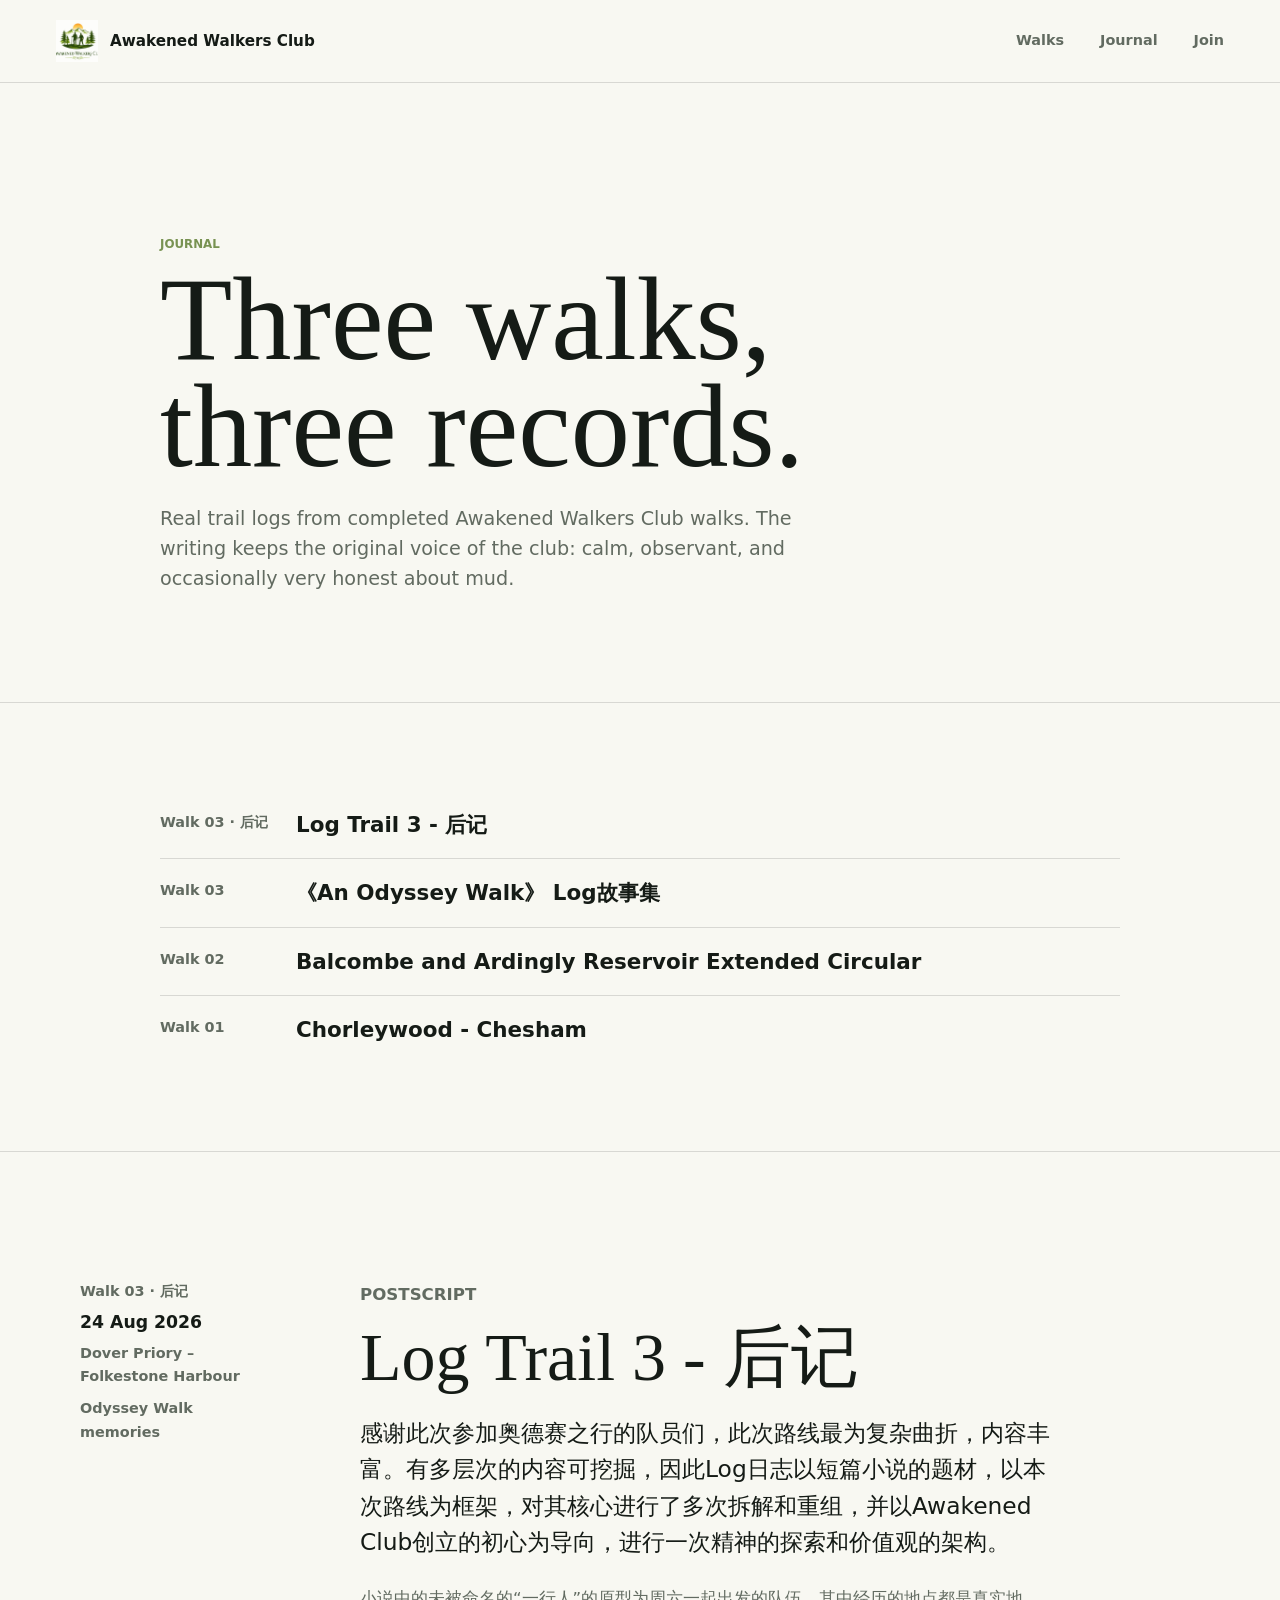
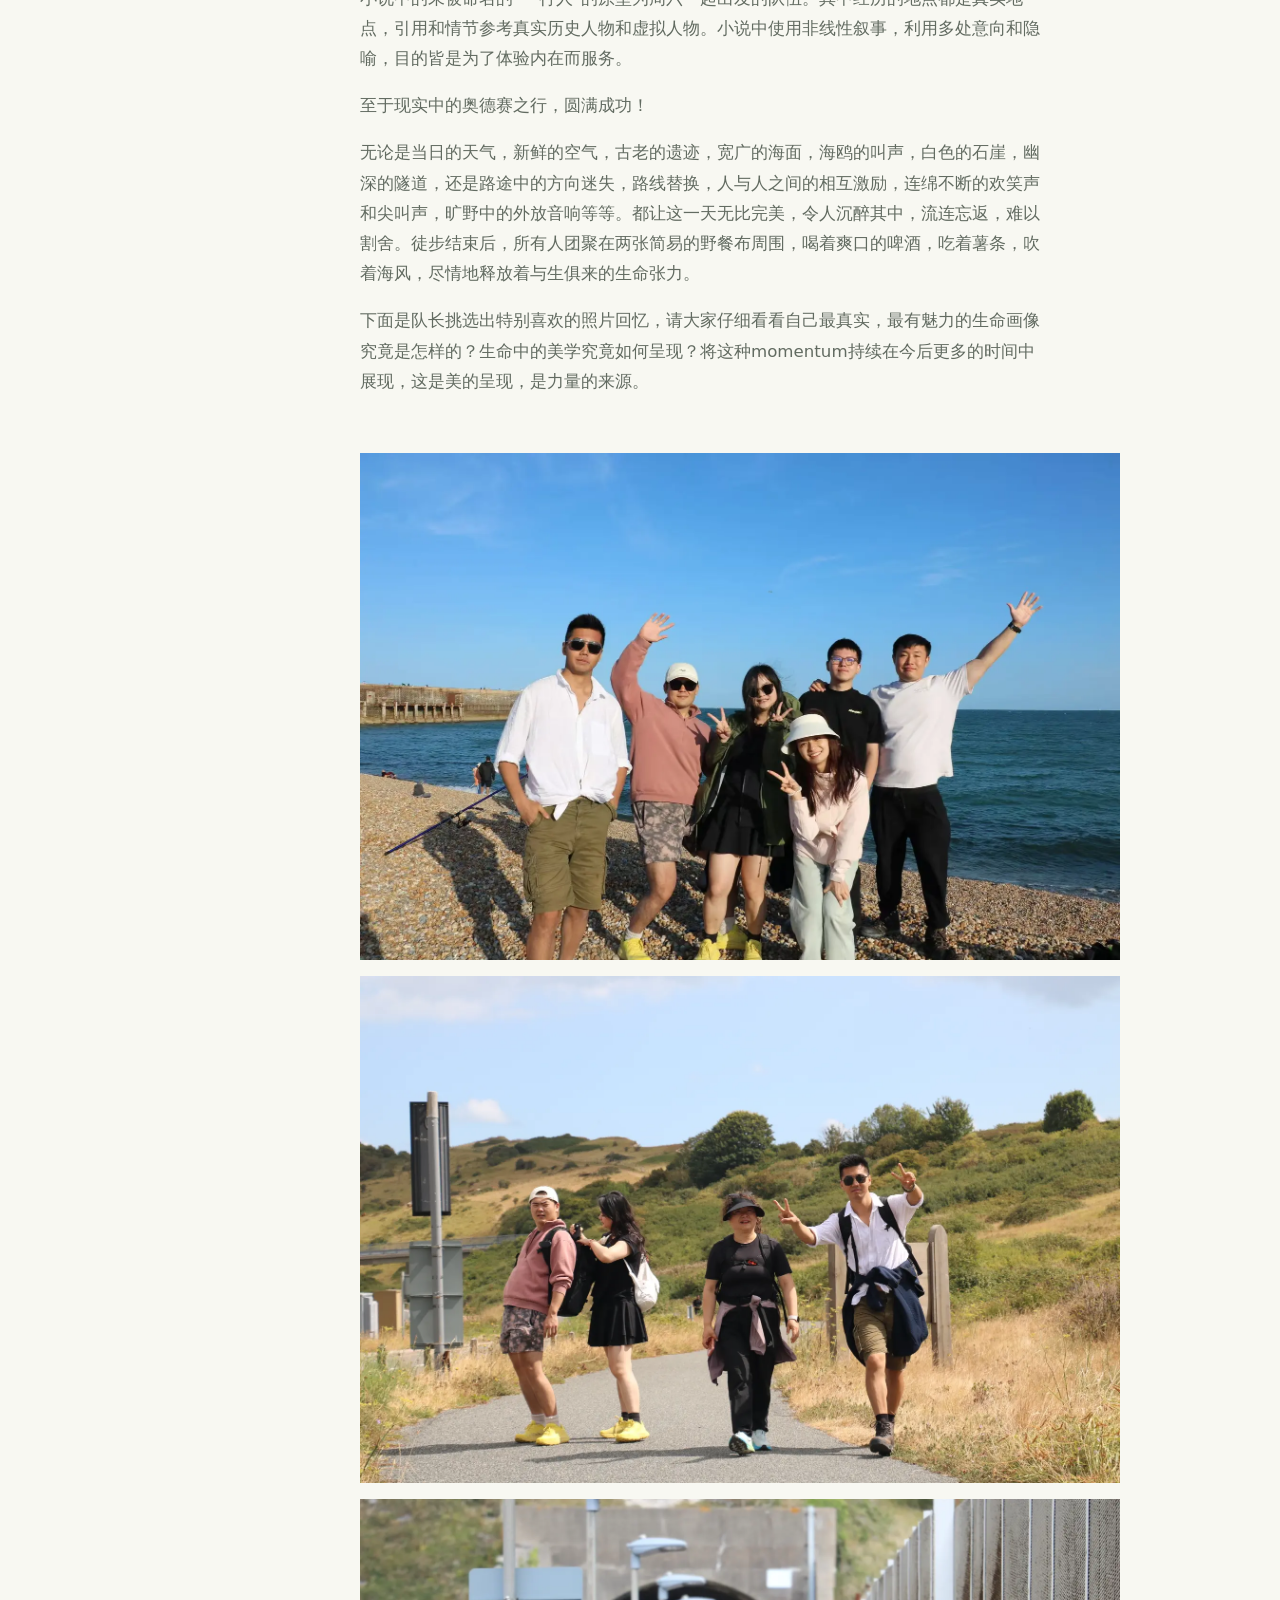
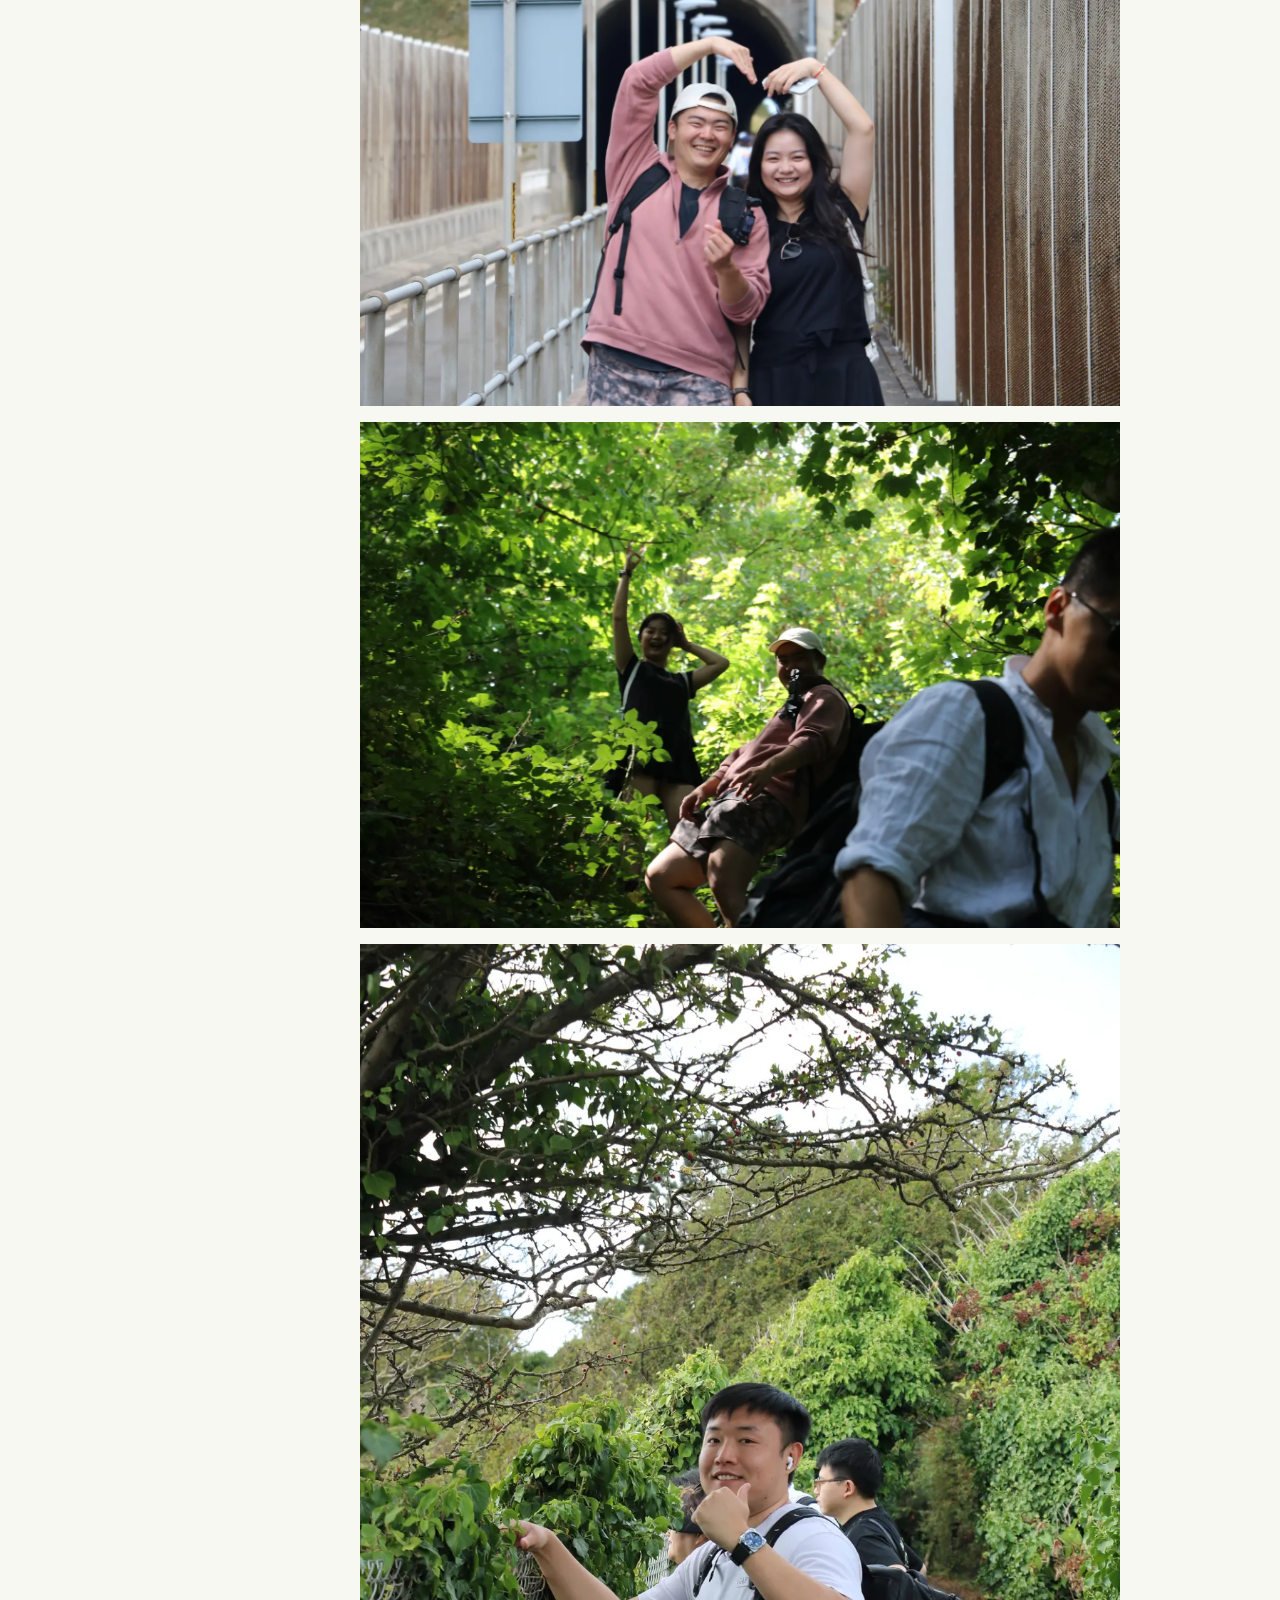
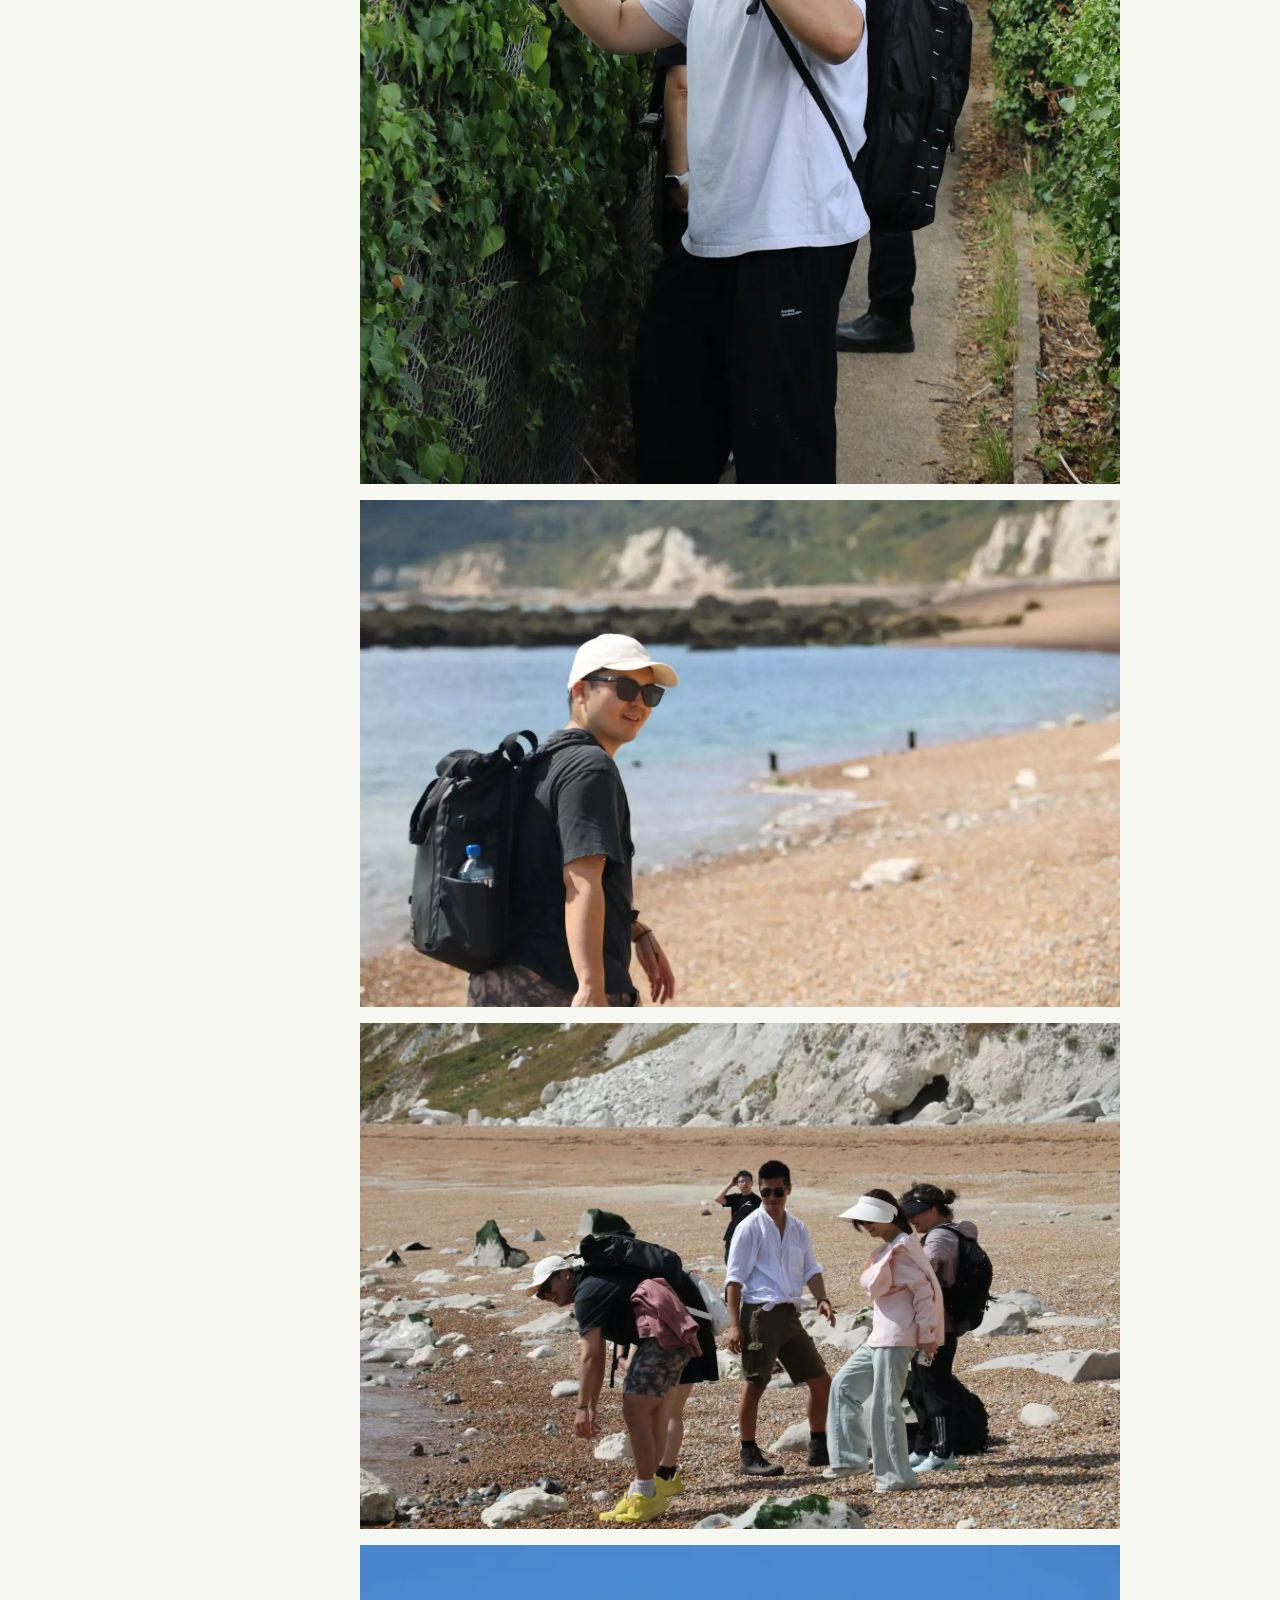
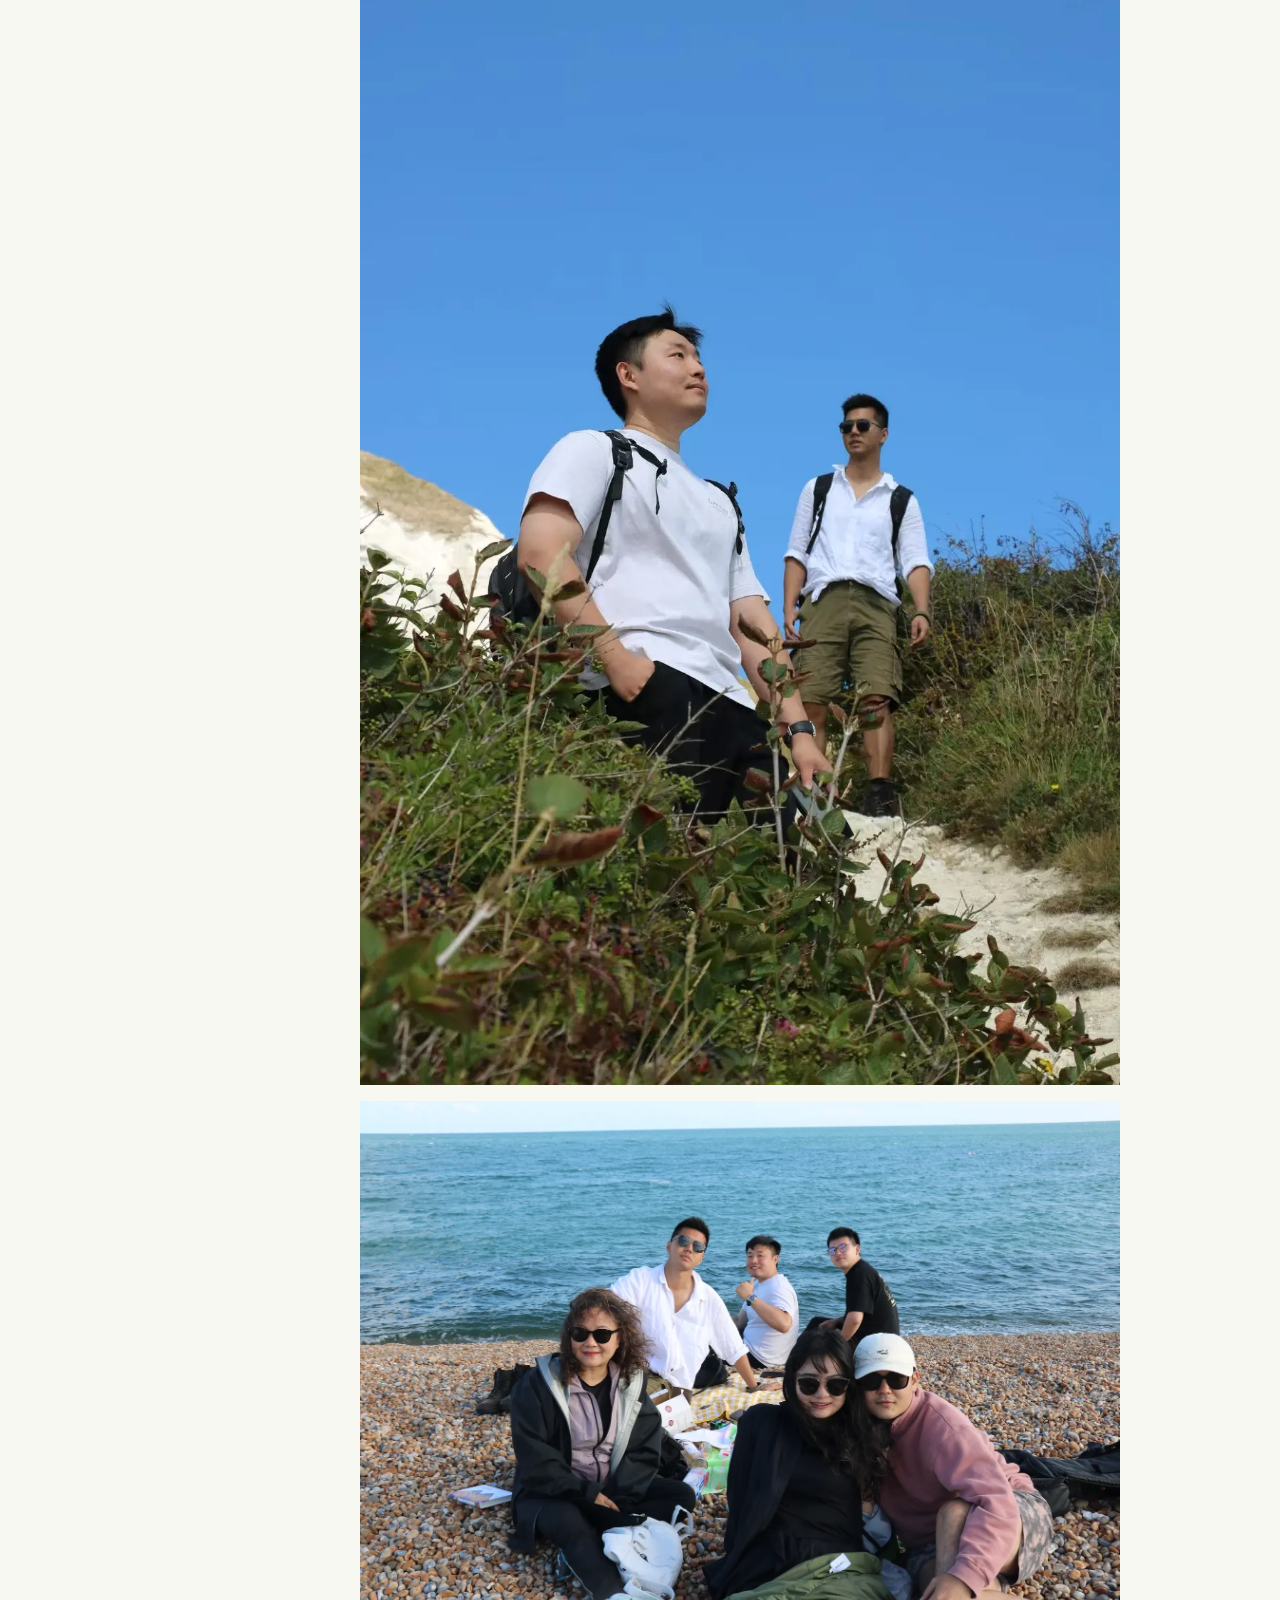
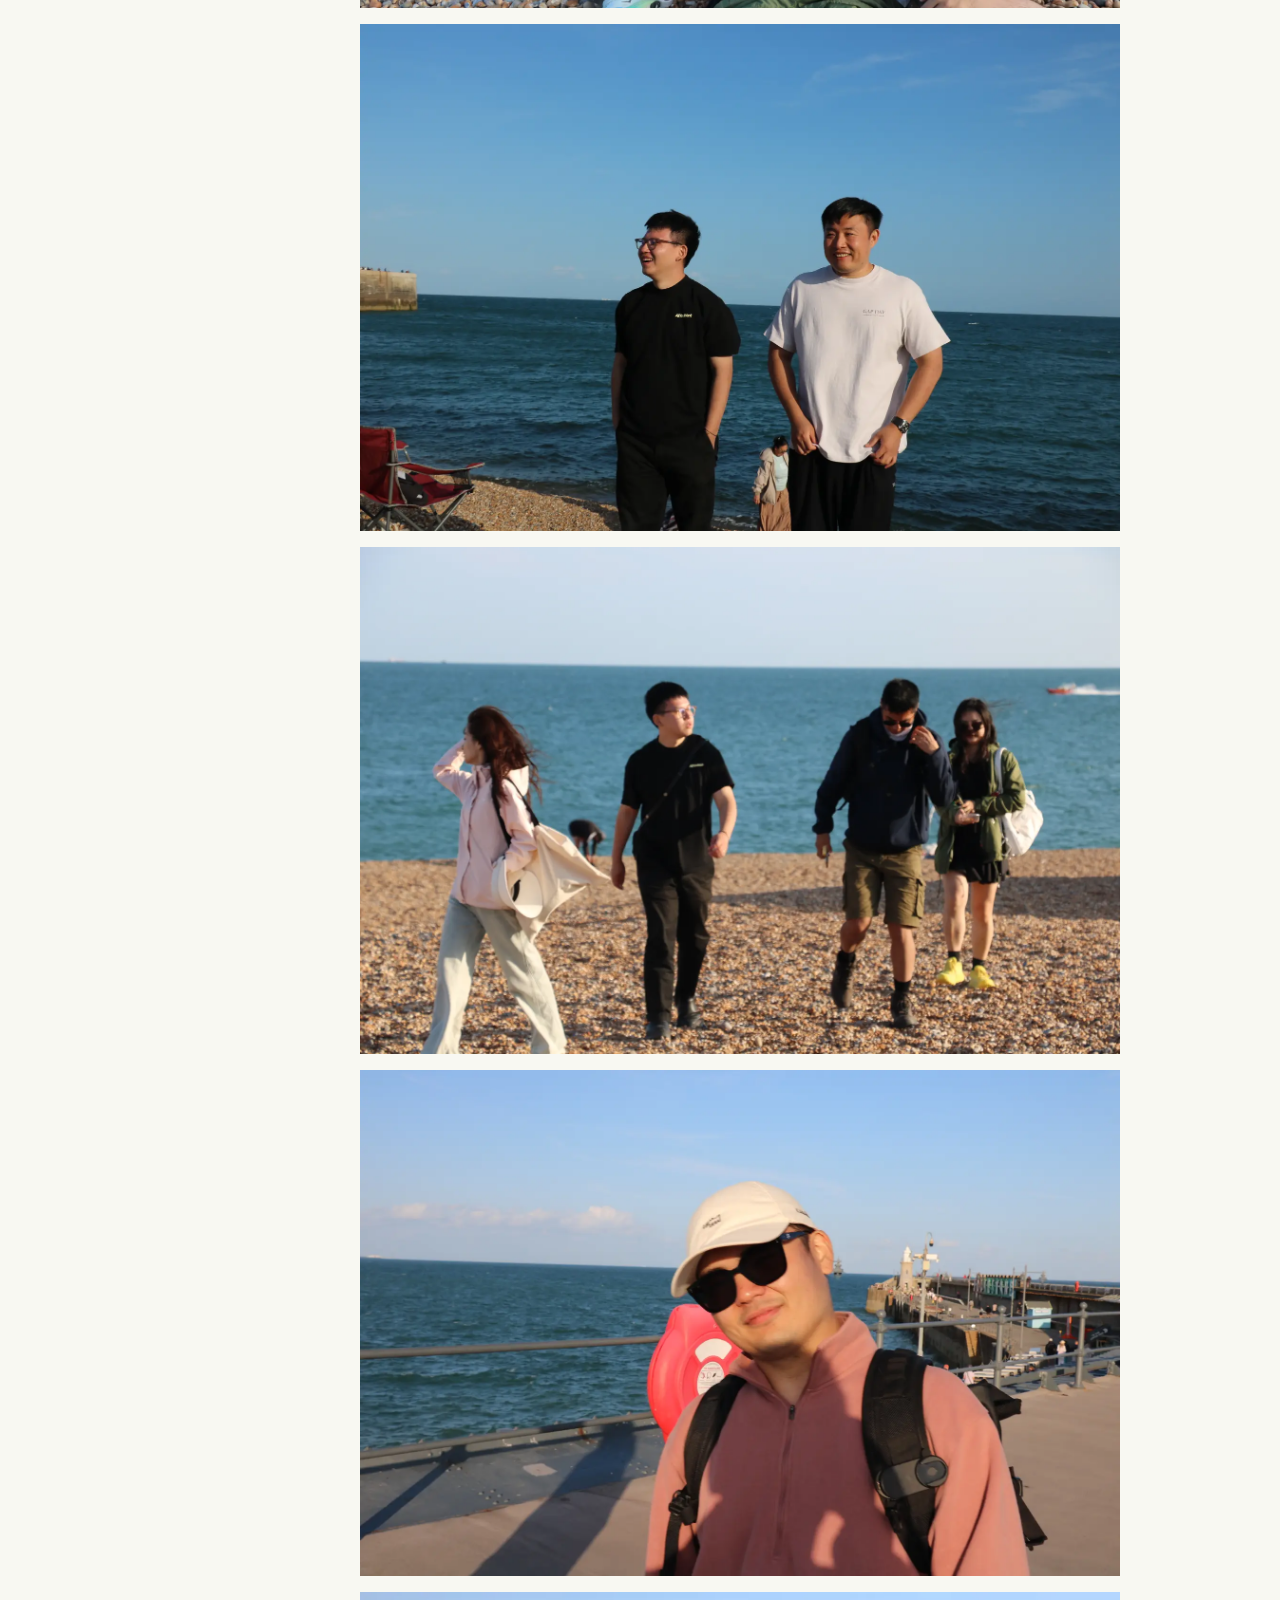
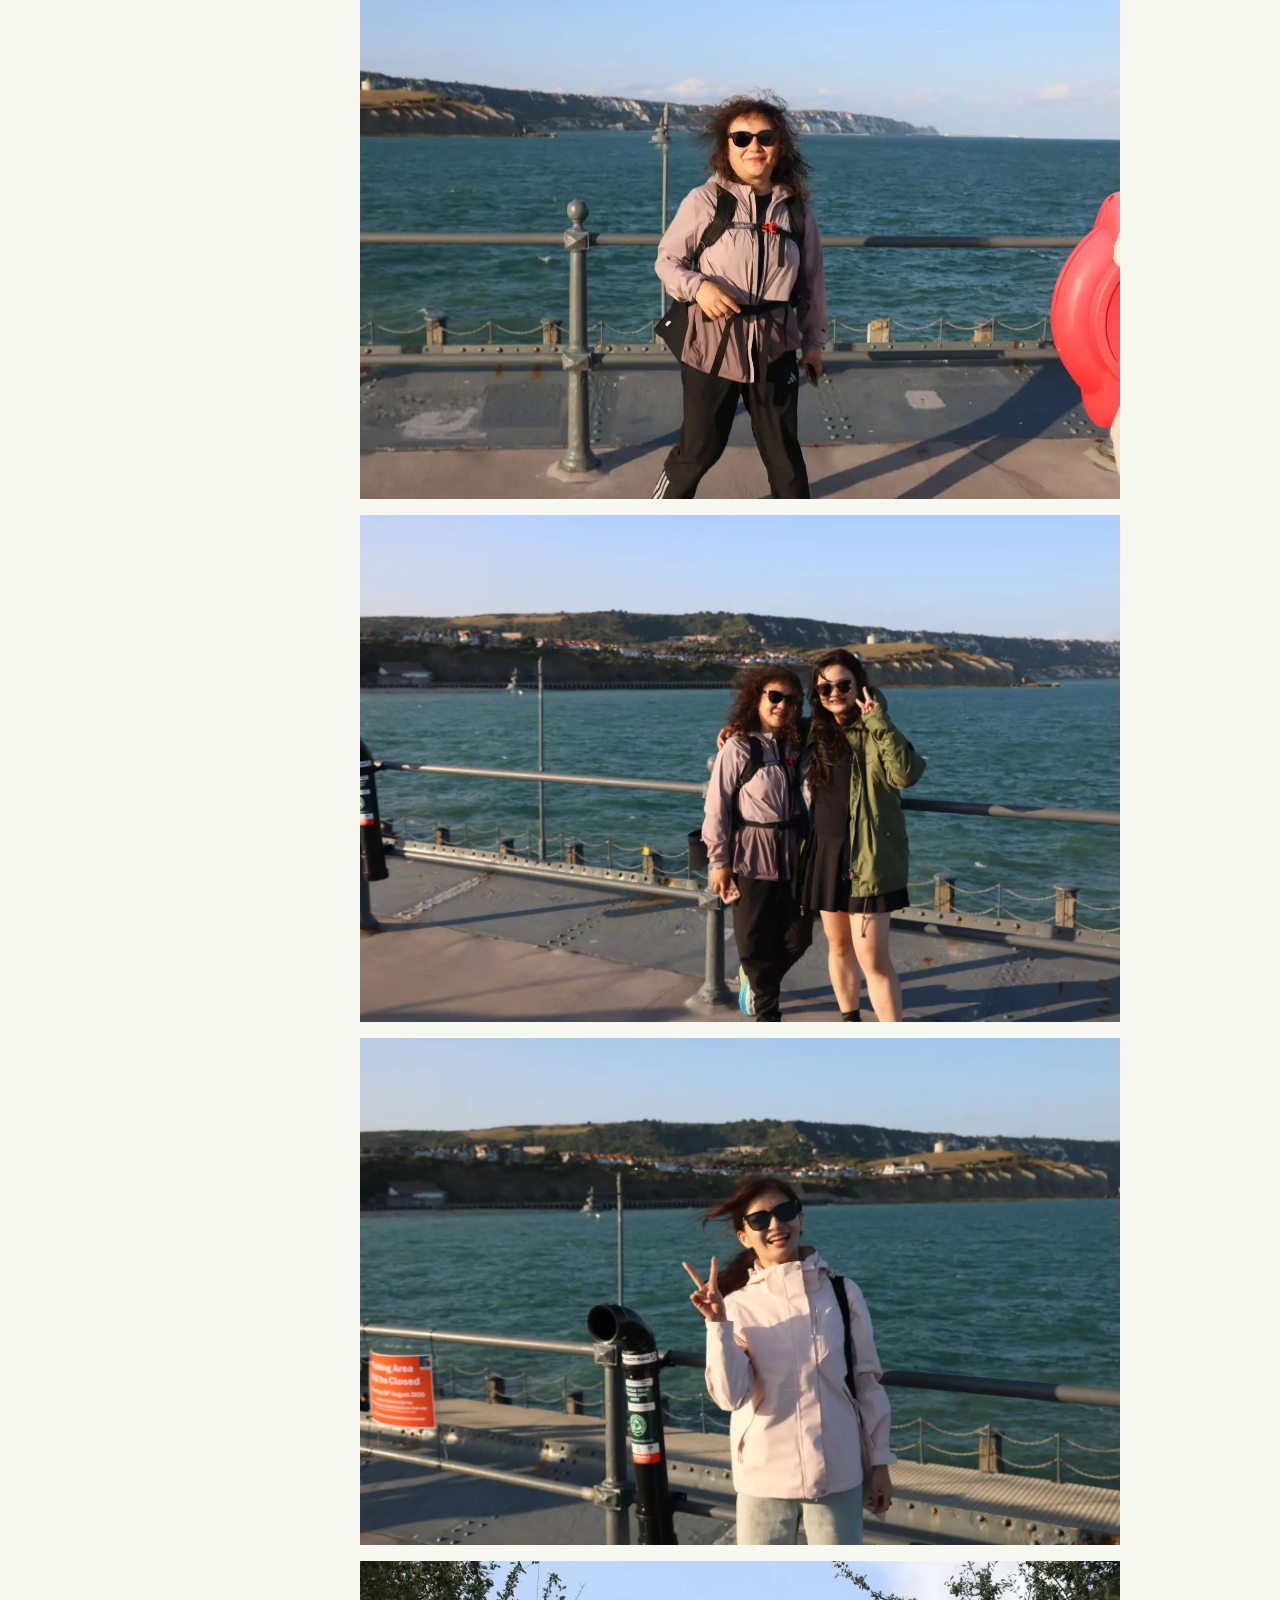
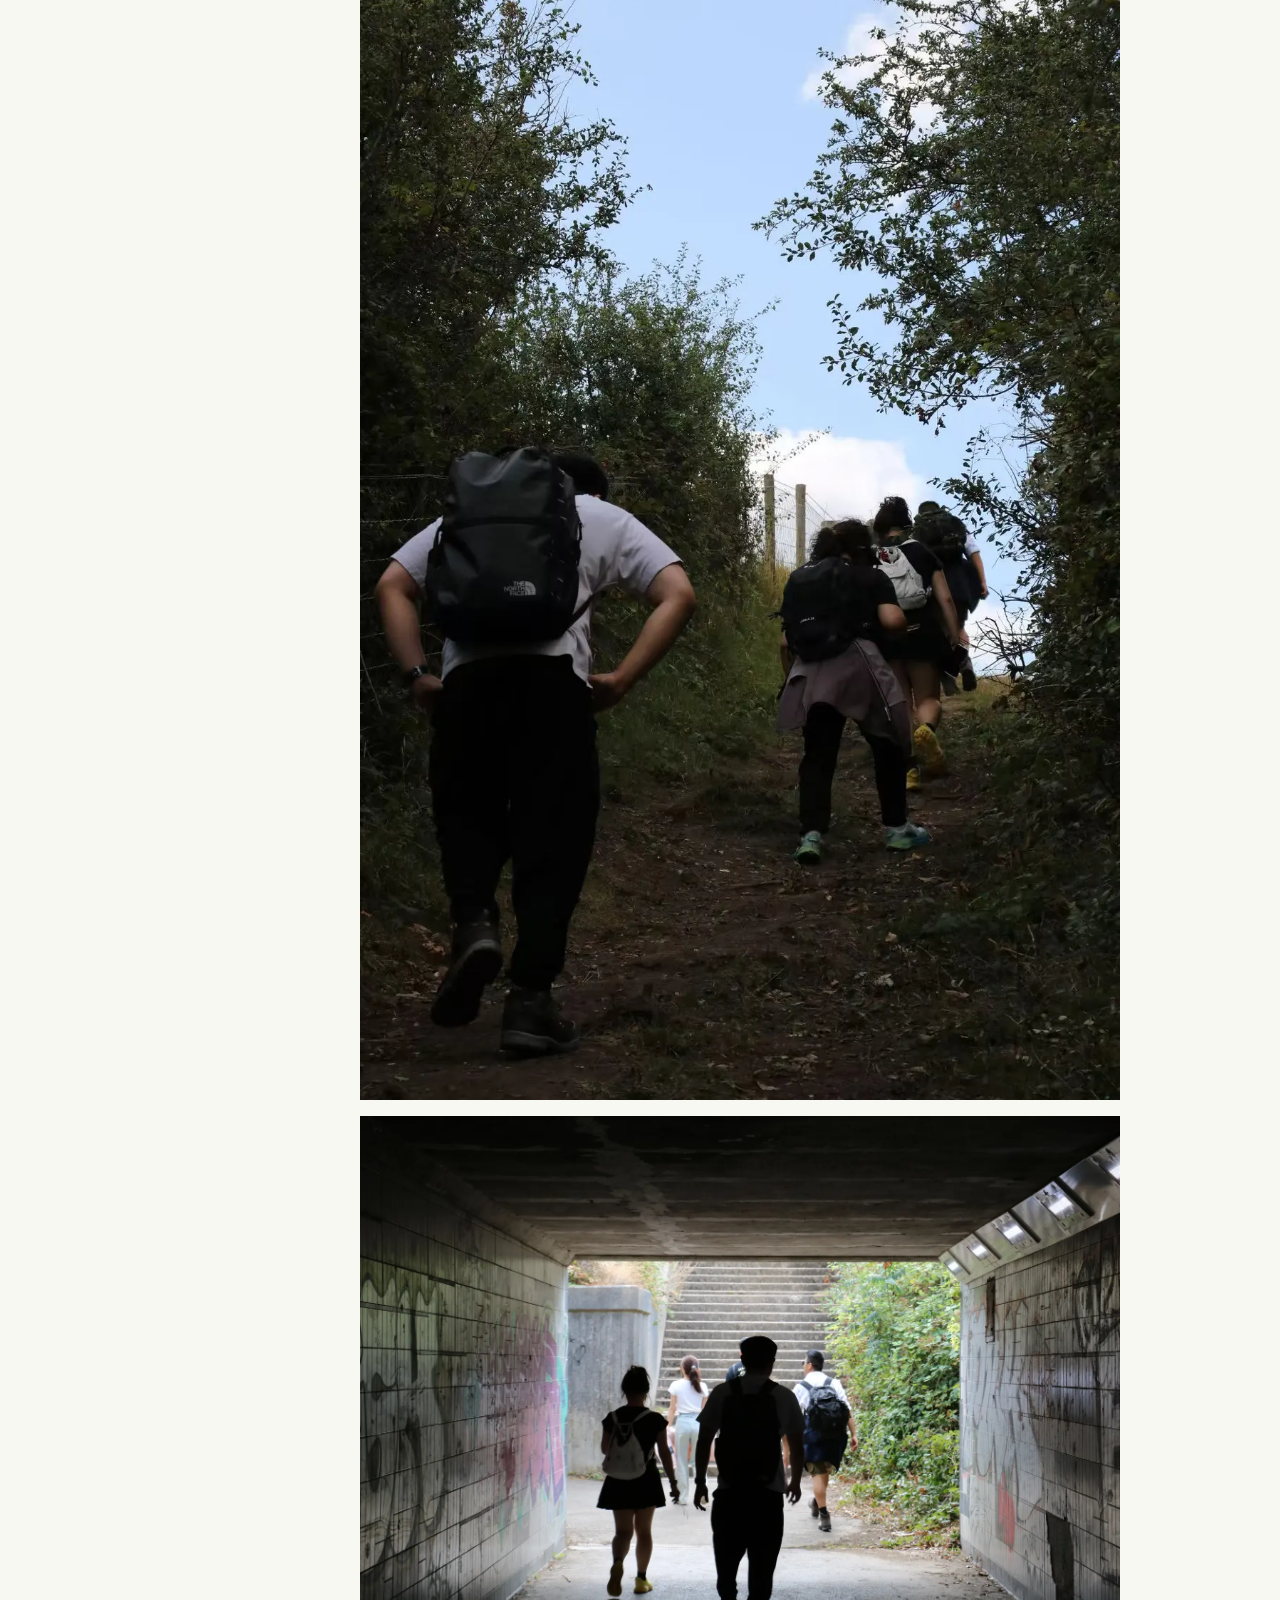
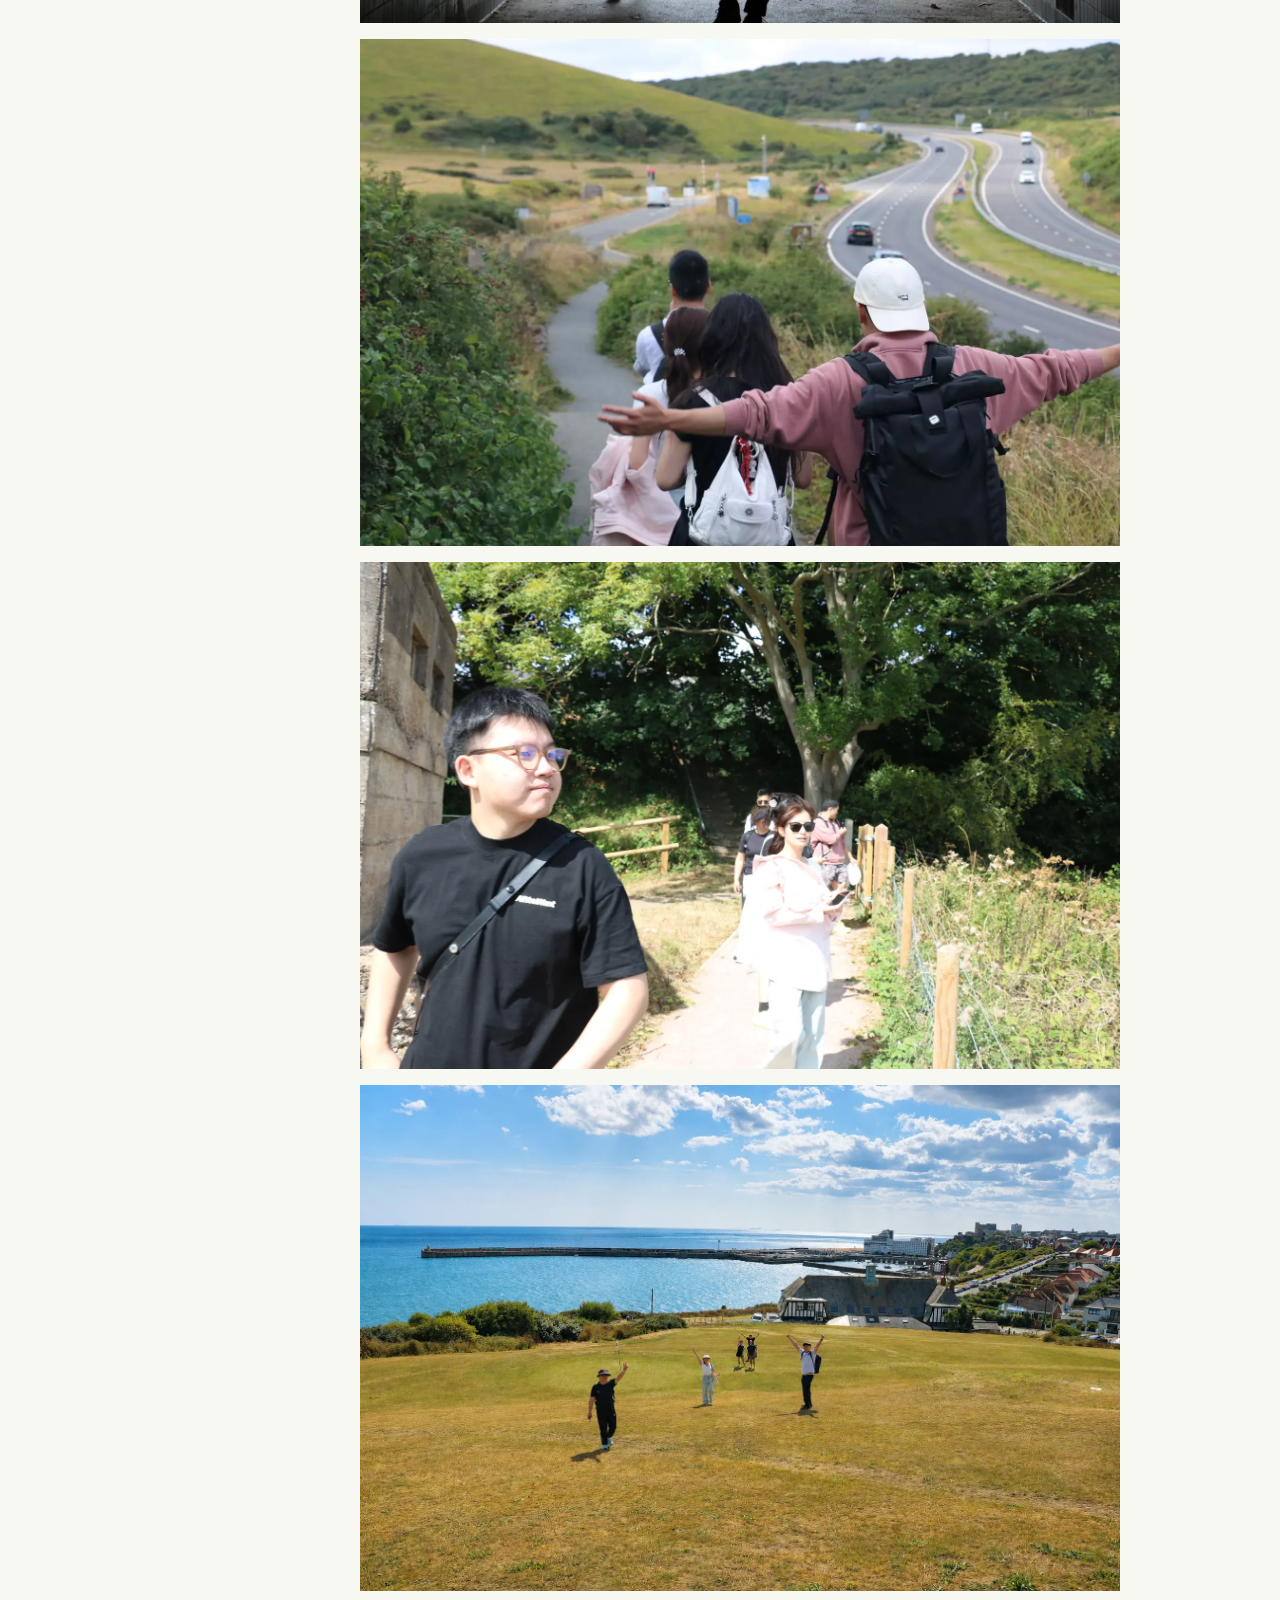
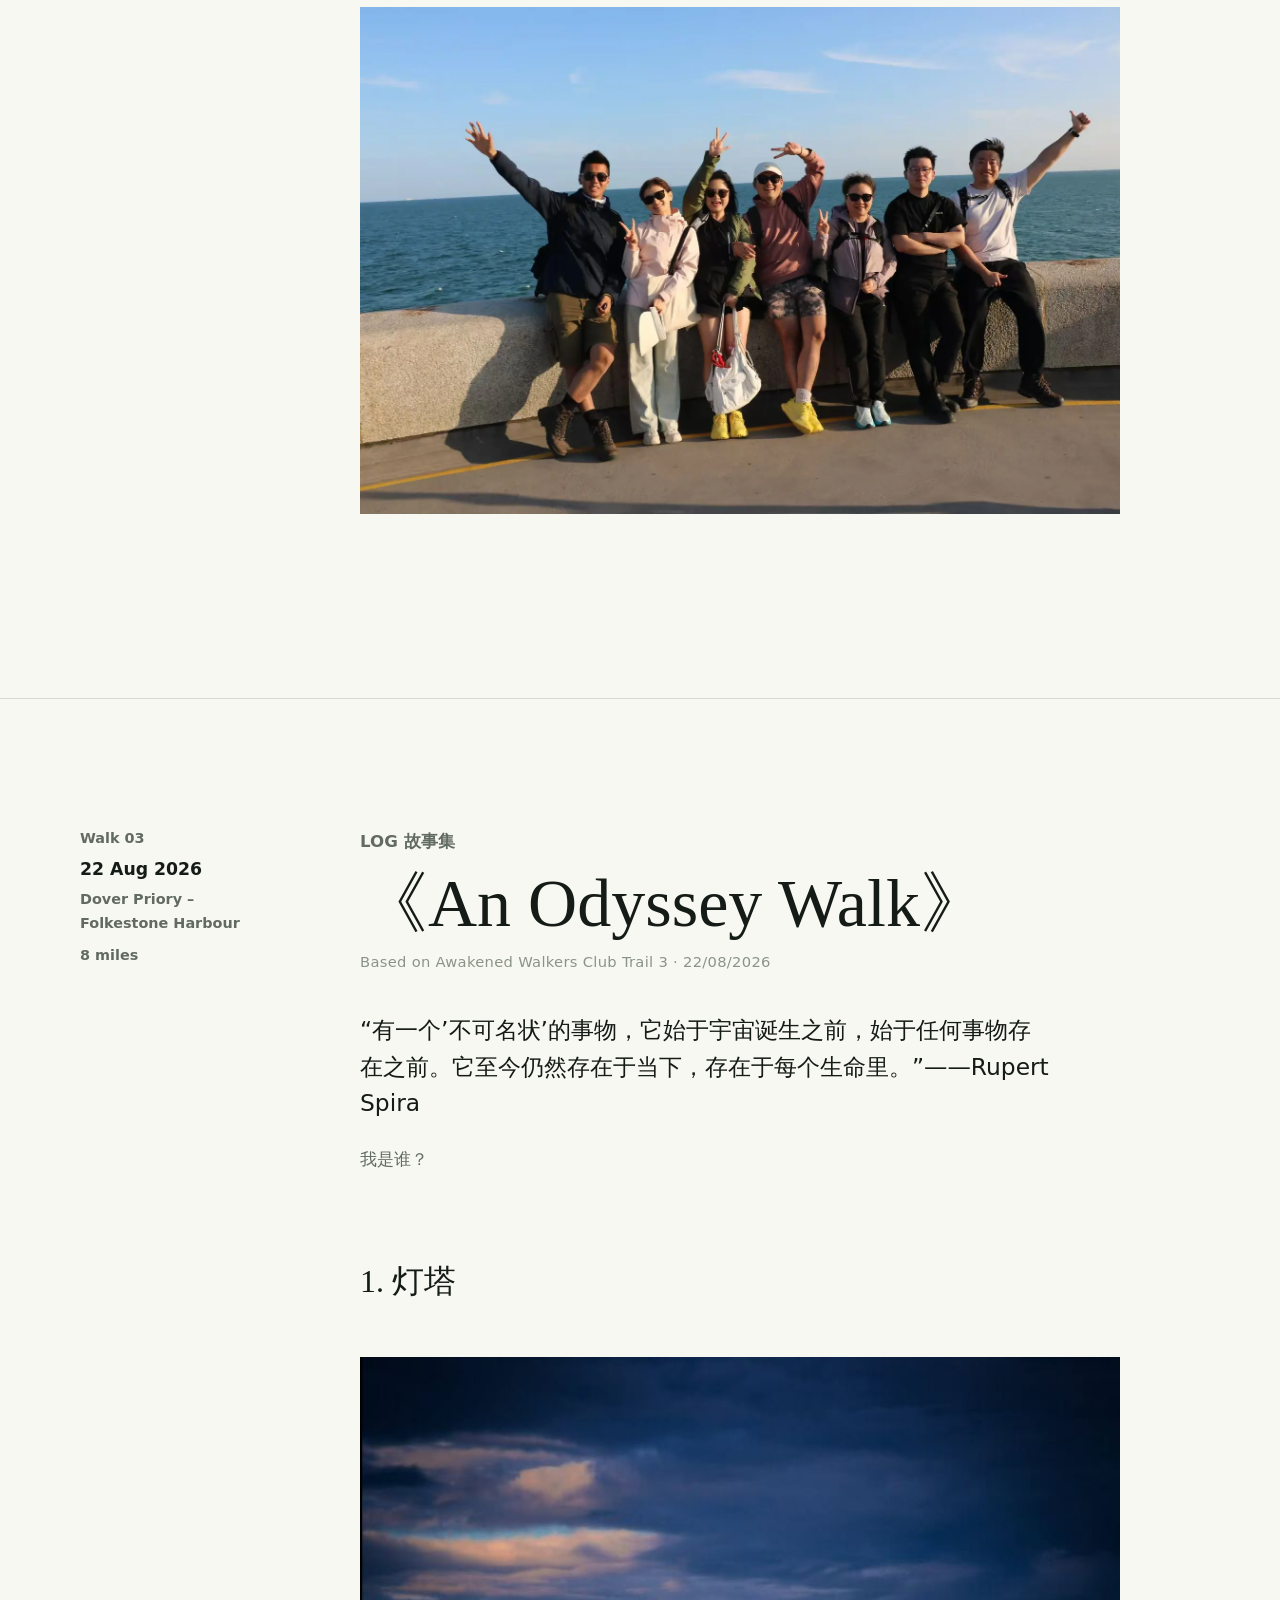
==== commit c21dc7ab: "Place Walk 03 afterword above the story" ====
--- a/journal.html
+++ b/journal.html
@@ -39,13 +39,13 @@
 
       <section class="section article-index" aria-label="Journal index">
         <div class="section-inner narrow">
+          <a href="#walk-03-afterword">
+            <span>Walk 03 · 后记</span>
+            <strong>Log Trail 3 - 后记</strong>
+          </a>
           <a href="#walk-03">
             <span>Walk 03</span>
             <strong>《An Odyssey Walk》 Log故事集</strong>
-          </a>
-          <a href="#walk-03-afterword">
-            <span>Walk 03 · 后记</span>
-            <strong>Log Trail 3 - 后记</strong>
           </a>
           <a href="#walk-02">
             <span>Walk 02</span>
@@ -57,6 +57,49 @@
           </a>
         </div>
       </section>
+
+      <article class="journal-article journey-article" id="walk-03-afterword">
+        <div class="section-inner article-grid">
+          <aside>
+            <span>Walk 03 · 后记</span>
+            <strong>24 Aug 2026</strong>
+            <small>Dover Priory – Folkestone Harbour</small>
+            <small>Odyssey Walk memories</small>
+          </aside>
+          <div class="article-body">
+            <p class="section-kicker">Postscript</p>
+            <h2>Log Trail 3 - 后记</h2>
+            <p class="lede">感谢此次参加奥德赛之行的队员们，此次路线最为复杂曲折，内容丰富。有多层次的内容可挖掘，因此Log日志以短篇小说的题材，以本次路线为框架，对其核心进行了多次拆解和重组，并以Awakened Club创立的初心为导向，进行一次精神的探索和价值观的架构。</p>
+            <p>小说中的未被命名的“一行人”的原型为周六一起出发的队伍。其中经历的地点都是真实地点，引用和情节参考真实历史人物和虚拟人物。小说中使用非线性叙事，利用多处意向和隐喻，目的皆是为了体验内在而服务。</p>
+            <p>至于现实中的奥德赛之行，圆满成功！</p>
+            <p>无论是当日的天气，新鲜的空气，古老的遗迹，宽广的海面，海鸥的叫声，白色的石崖，幽深的隧道，还是路途中的方向迷失，路线替换，人与人之间的相互激励，连绵不断的欢笑声和尖叫声，旷野中的外放音响等等。都让这一天无比完美，令人沉醉其中，流连忘返，难以割舍。徒步结束后，所有人团聚在两张简易的野餐布周围，喝着爽口的啤酒，吃着薯条，吹着海风，尽情地释放着与生俱来的生命张力。</p>
+            <p>下面是队长挑选出特别喜欢的照片回忆，请大家仔细看看自己最真实，最有魅力的生命画像究竟是怎样的？生命中的美学究竟如何呈现？将这种momentum持续在今后更多的时间中展现，这是美的呈现，是力量的来源。</p>
+            <div class="journal-gallery journey-gallery afterword-gallery">
+              <figure><img src="assets/journal/trail-3-afterword-01.webp" alt="A selected memory from the Odyssey Walk." loading="lazy"></figure>
+              <figure><img src="assets/journal/trail-3-afterword-02.webp" alt="A selected memory from the Odyssey Walk." loading="lazy"></figure>
+              <figure><img src="assets/journal/trail-3-afterword-03.webp" alt="A selected memory from the Odyssey Walk." loading="lazy"></figure>
+              <figure><img src="assets/journal/trail-3-afterword-04.webp" alt="A selected memory from the Odyssey Walk." loading="lazy"></figure>
+              <figure><img src="assets/journal/trail-3-afterword-05.webp" alt="A selected memory from the Odyssey Walk." loading="lazy"></figure>
+              <figure><img src="assets/journal/trail-3-afterword-06.webp" alt="A selected memory from the Odyssey Walk." loading="lazy"></figure>
+              <figure><img src="assets/journal/trail-3-afterword-07.webp" alt="A selected memory from the Odyssey Walk." loading="lazy"></figure>
+              <figure><img src="assets/journal/trail-3-afterword-08.webp" alt="A selected memory from the Odyssey Walk." loading="lazy"></figure>
+              <figure><img src="assets/journal/trail-3-afterword-09.webp" alt="A selected memory from the Odyssey Walk." loading="lazy"></figure>
+              <figure><img src="assets/journal/trail-3-afterword-10.webp" alt="A selected memory from the Odyssey Walk." loading="lazy"></figure>
+              <figure><img src="assets/journal/trail-3-afterword-11.webp" alt="A selected memory from the Odyssey Walk." loading="lazy"></figure>
+              <figure><img src="assets/journal/trail-3-afterword-12.webp" alt="A selected memory from the Odyssey Walk." loading="lazy"></figure>
+              <figure><img src="assets/journal/trail-3-afterword-13.webp" alt="A selected memory from the Odyssey Walk." loading="lazy"></figure>
+              <figure><img src="assets/journal/trail-3-afterword-14.webp" alt="A selected memory from the Odyssey Walk." loading="lazy"></figure>
+              <figure><img src="assets/journal/trail-3-afterword-15.webp" alt="A selected memory from the Odyssey Walk." loading="lazy"></figure>
+              <figure><img src="assets/journal/trail-3-afterword-16.webp" alt="A selected memory from the Odyssey Walk." loading="lazy"></figure>
+              <figure><img src="assets/journal/trail-3-afterword-17.webp" alt="A selected memory from the Odyssey Walk." loading="lazy"></figure>
+              <figure><img src="assets/journal/trail-3-afterword-18.webp" alt="A selected memory from the Odyssey Walk." loading="lazy"></figure>
+              <figure><img src="assets/journal/trail-3-afterword-19.webp" alt="A selected memory from the Odyssey Walk." loading="lazy"></figure>
+              <figure><img src="assets/journal/trail-3-afterword-20.webp" alt="A selected memory from the Odyssey Walk." loading="lazy"></figure>
+              <figure><img src="assets/journal/trail-3-afterword-21.webp" alt="A selected memory from the Odyssey Walk." loading="lazy"></figure>
+            </div>
+          </div>
+        </div>
+      </article>
 
       <article class="journal-article journey-article" id="walk-03">
         <div class="section-inner article-grid">
@@ -202,49 +245,6 @@
       </article>
 
 
-      <article class="journal-article journey-article" id="walk-03-afterword">
-        <div class="section-inner article-grid">
-          <aside>
-            <span>Walk 03 · 后记</span>
-            <strong>24 Aug 2026</strong>
-            <small>Dover Priory – Folkestone Harbour</small>
-            <small>Odyssey Walk memories</small>
-          </aside>
-          <div class="article-body">
-            <p class="section-kicker">Postscript</p>
-            <h2>Log Trail 3 - 后记</h2>
-            <p class="lede">感谢此次参加奥德赛之行的队员们，此次路线最为复杂曲折，内容丰富。有多层次的内容可挖掘，因此Log日志以短篇小说的题材，以本次路线为框架，对其核心进行了多次拆解和重组，并以Awakened Club创立的初心为导向，进行一次精神的探索和价值观的架构。</p>
-            <p>小说中的未被命名的“一行人”的原型为周六一起出发的队伍。其中经历的地点都是真实地点，引用和情节参考真实历史人物和虚拟人物。小说中使用非线性叙事，利用多处意向和隐喻，目的皆是为了体验内在而服务。</p>
-            <p>至于现实中的奥德赛之行，圆满成功！</p>
-            <p>无论是当日的天气，新鲜的空气，古老的遗迹，宽广的海面，海鸥的叫声，白色的石崖，幽深的隧道，还是路途中的方向迷失，路线替换，人与人之间的相互激励，连绵不断的欢笑声和尖叫声，旷野中的外放音响等等。都让这一天无比完美，令人沉醉其中，流连忘返，难以割舍。徒步结束后，所有人团聚在两张简易的野餐布周围，喝着爽口的啤酒，吃着薯条，吹着海风，尽情地释放着与生俱来的生命张力。</p>
-            <p>下面是队长挑选出特别喜欢的照片回忆，请大家仔细看看自己最真实，最有魅力的生命画像究竟是怎样的？生命中的美学究竟如何呈现？将这种momentum持续在今后更多的时间中展现，这是美的呈现，是力量的来源。</p>
-            <div class="journal-gallery journey-gallery afterword-gallery">
-              <figure><img src="assets/journal/trail-3-afterword-01.webp" alt="A selected memory from the Odyssey Walk." loading="lazy"></figure>
-              <figure><img src="assets/journal/trail-3-afterword-02.webp" alt="A selected memory from the Odyssey Walk." loading="lazy"></figure>
-              <figure><img src="assets/journal/trail-3-afterword-03.webp" alt="A selected memory from the Odyssey Walk." loading="lazy"></figure>
-              <figure><img src="assets/journal/trail-3-afterword-04.webp" alt="A selected memory from the Odyssey Walk." loading="lazy"></figure>
-              <figure><img src="assets/journal/trail-3-afterword-05.webp" alt="A selected memory from the Odyssey Walk." loading="lazy"></figure>
-              <figure><img src="assets/journal/trail-3-afterword-06.webp" alt="A selected memory from the Odyssey Walk." loading="lazy"></figure>
-              <figure><img src="assets/journal/trail-3-afterword-07.webp" alt="A selected memory from the Odyssey Walk." loading="lazy"></figure>
-              <figure><img src="assets/journal/trail-3-afterword-08.webp" alt="A selected memory from the Odyssey Walk." loading="lazy"></figure>
-              <figure><img src="assets/journal/trail-3-afterword-09.webp" alt="A selected memory from the Odyssey Walk." loading="lazy"></figure>
-              <figure><img src="assets/journal/trail-3-afterword-10.webp" alt="A selected memory from the Odyssey Walk." loading="lazy"></figure>
-              <figure><img src="assets/journal/trail-3-afterword-11.webp" alt="A selected memory from the Odyssey Walk." loading="lazy"></figure>
-              <figure><img src="assets/journal/trail-3-afterword-12.webp" alt="A selected memory from the Odyssey Walk." loading="lazy"></figure>
-              <figure><img src="assets/journal/trail-3-afterword-13.webp" alt="A selected memory from the Odyssey Walk." loading="lazy"></figure>
-              <figure><img src="assets/journal/trail-3-afterword-14.webp" alt="A selected memory from the Odyssey Walk." loading="lazy"></figure>
-              <figure><img src="assets/journal/trail-3-afterword-15.webp" alt="A selected memory from the Odyssey Walk." loading="lazy"></figure>
-              <figure><img src="assets/journal/trail-3-afterword-16.webp" alt="A selected memory from the Odyssey Walk." loading="lazy"></figure>
-              <figure><img src="assets/journal/trail-3-afterword-17.webp" alt="A selected memory from the Odyssey Walk." loading="lazy"></figure>
-              <figure><img src="assets/journal/trail-3-afterword-18.webp" alt="A selected memory from the Odyssey Walk." loading="lazy"></figure>
-              <figure><img src="assets/journal/trail-3-afterword-19.webp" alt="A selected memory from the Odyssey Walk." loading="lazy"></figure>
-              <figure><img src="assets/journal/trail-3-afterword-20.webp" alt="A selected memory from the Odyssey Walk." loading="lazy"></figure>
-              <figure><img src="assets/journal/trail-3-afterword-21.webp" alt="A selected memory from the Odyssey Walk." loading="lazy"></figure>
-            </div>
-          </div>
-        </div>
-      </article>
-
       <article class="journal-article" id="walk-02">
         <div class="section-inner article-grid">
           <aside>
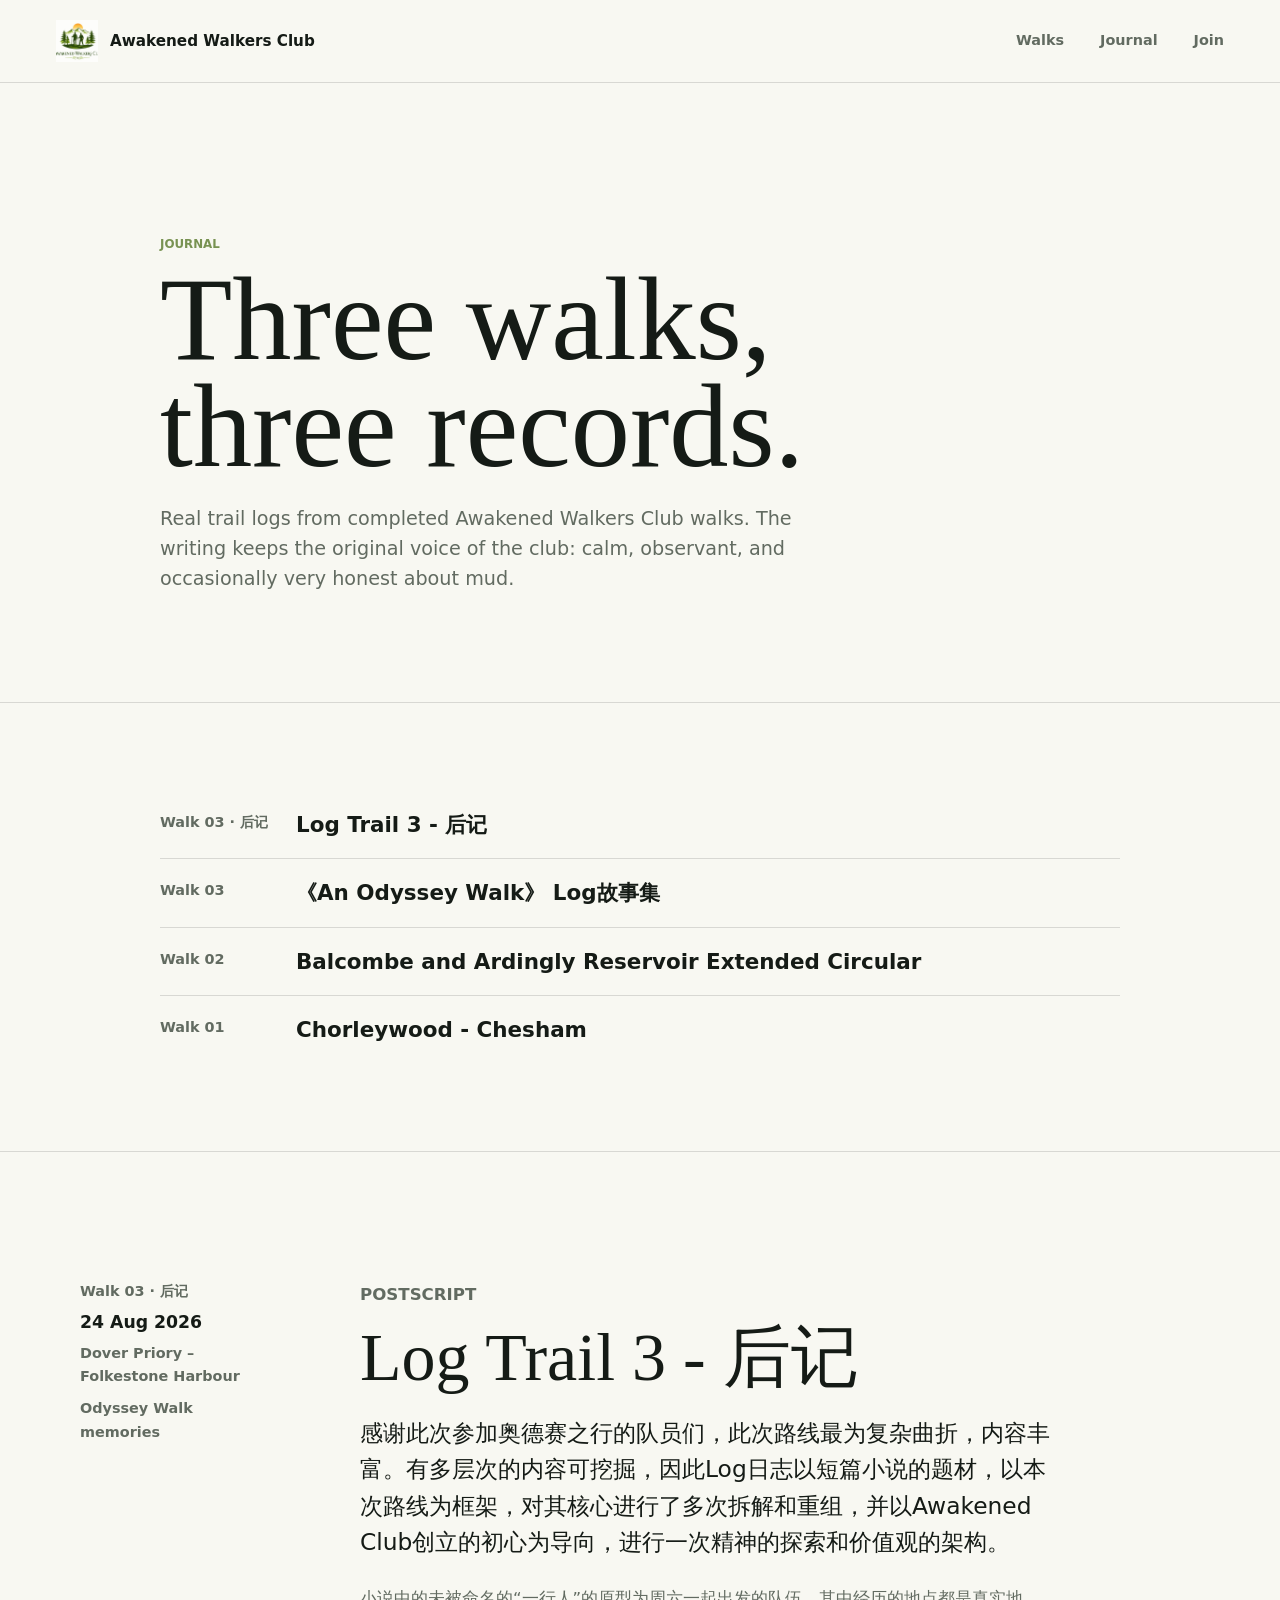
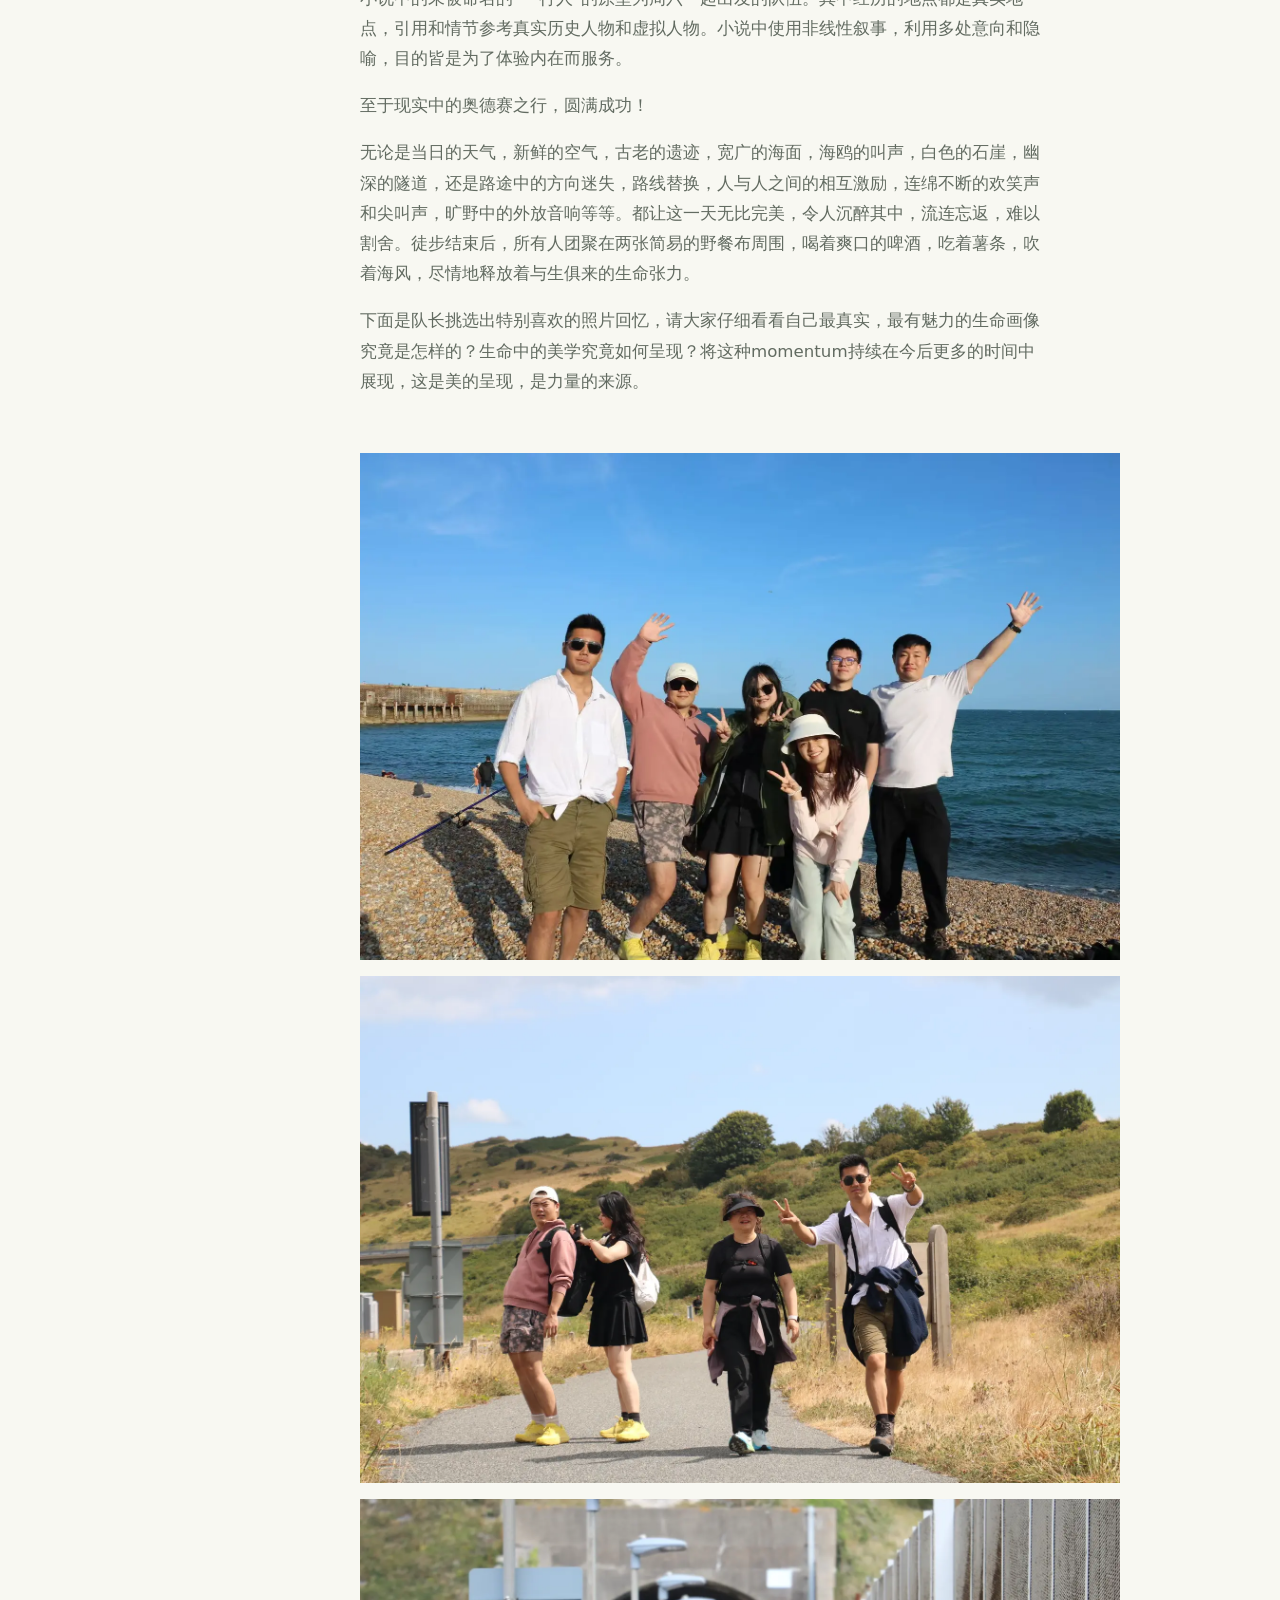
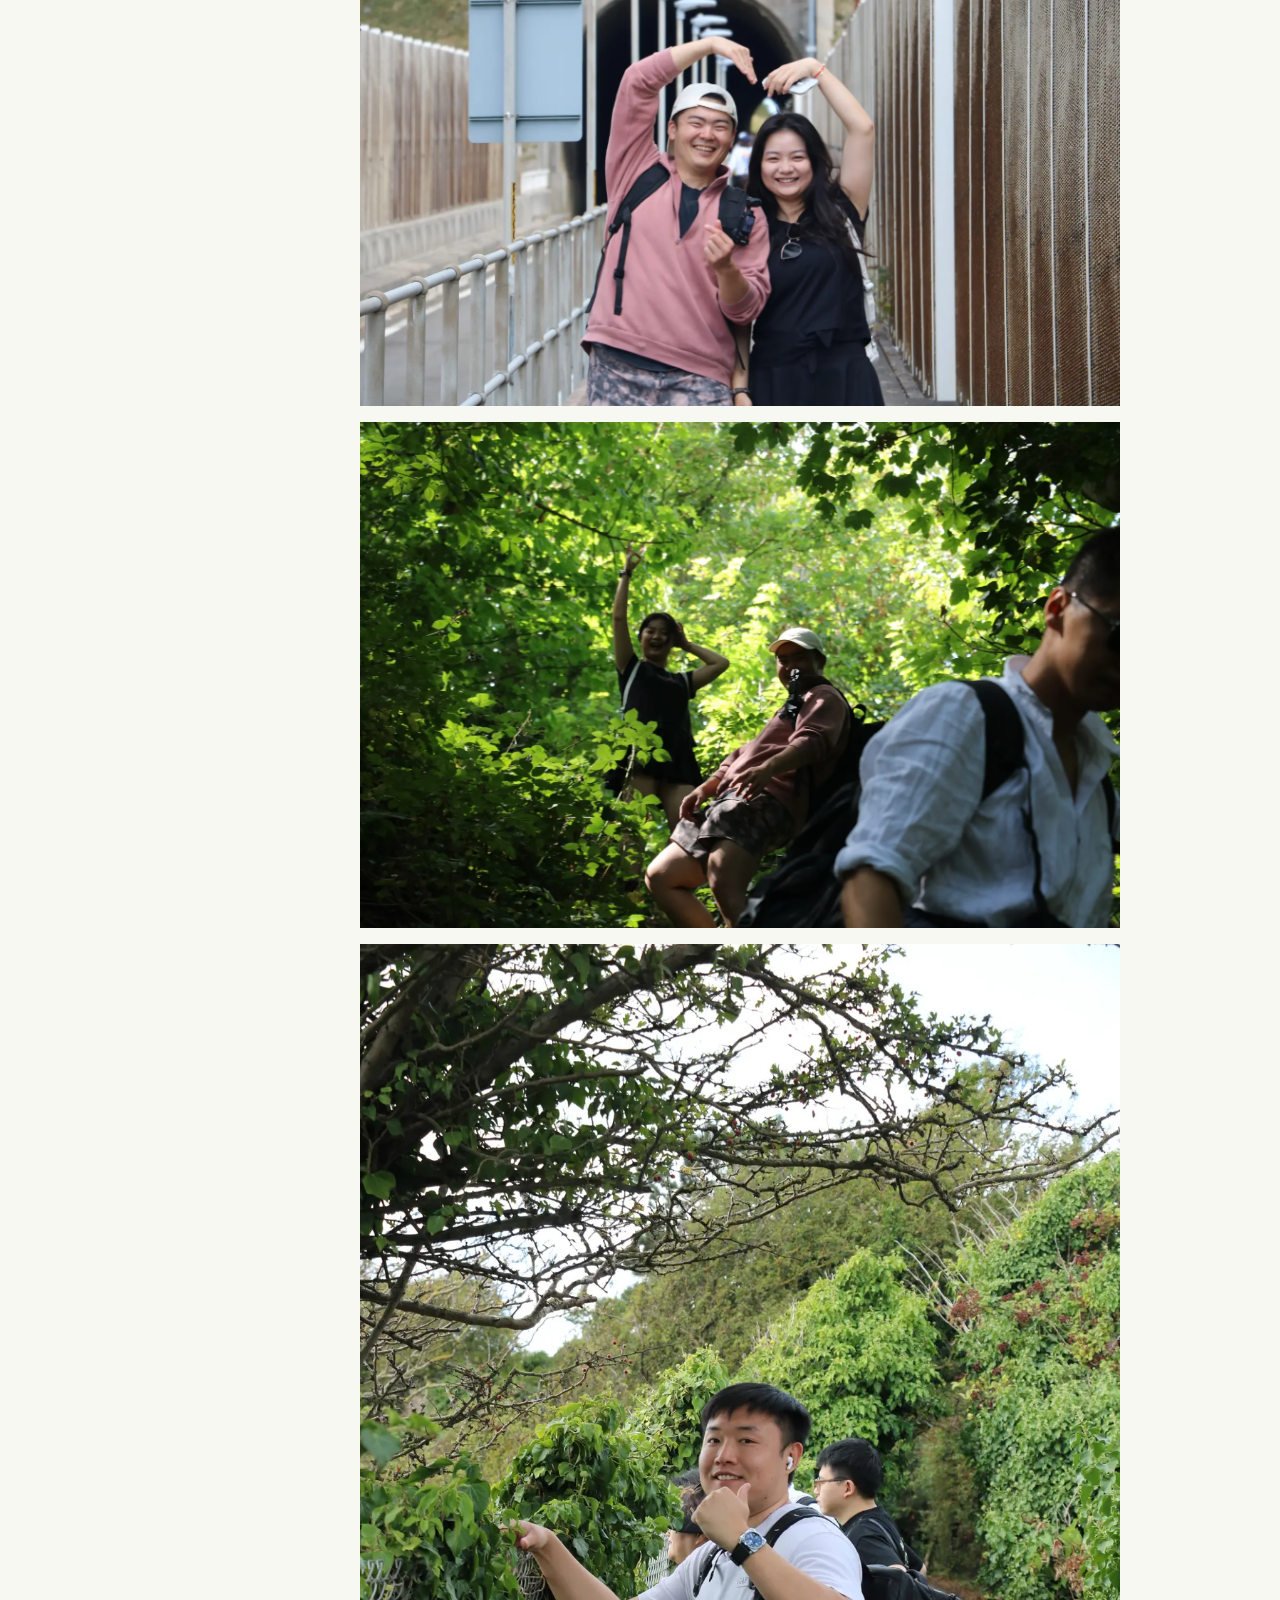
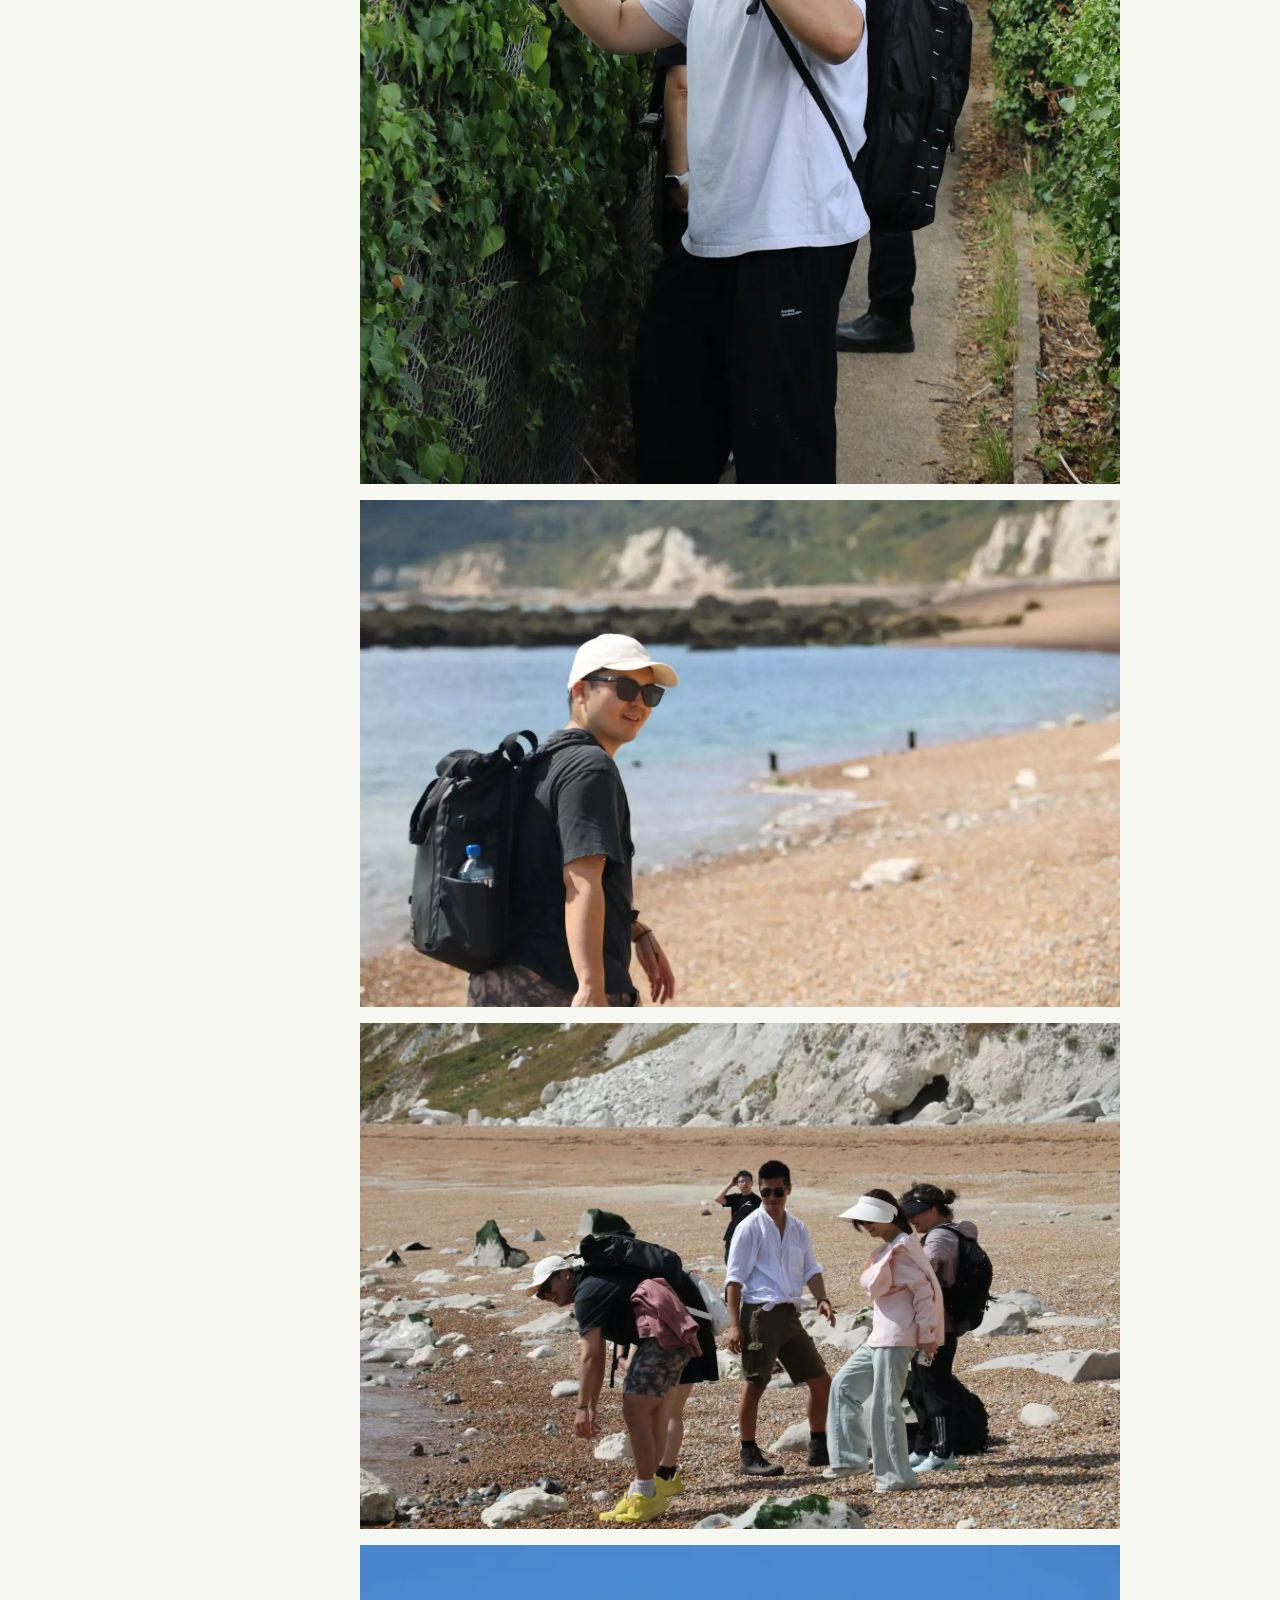
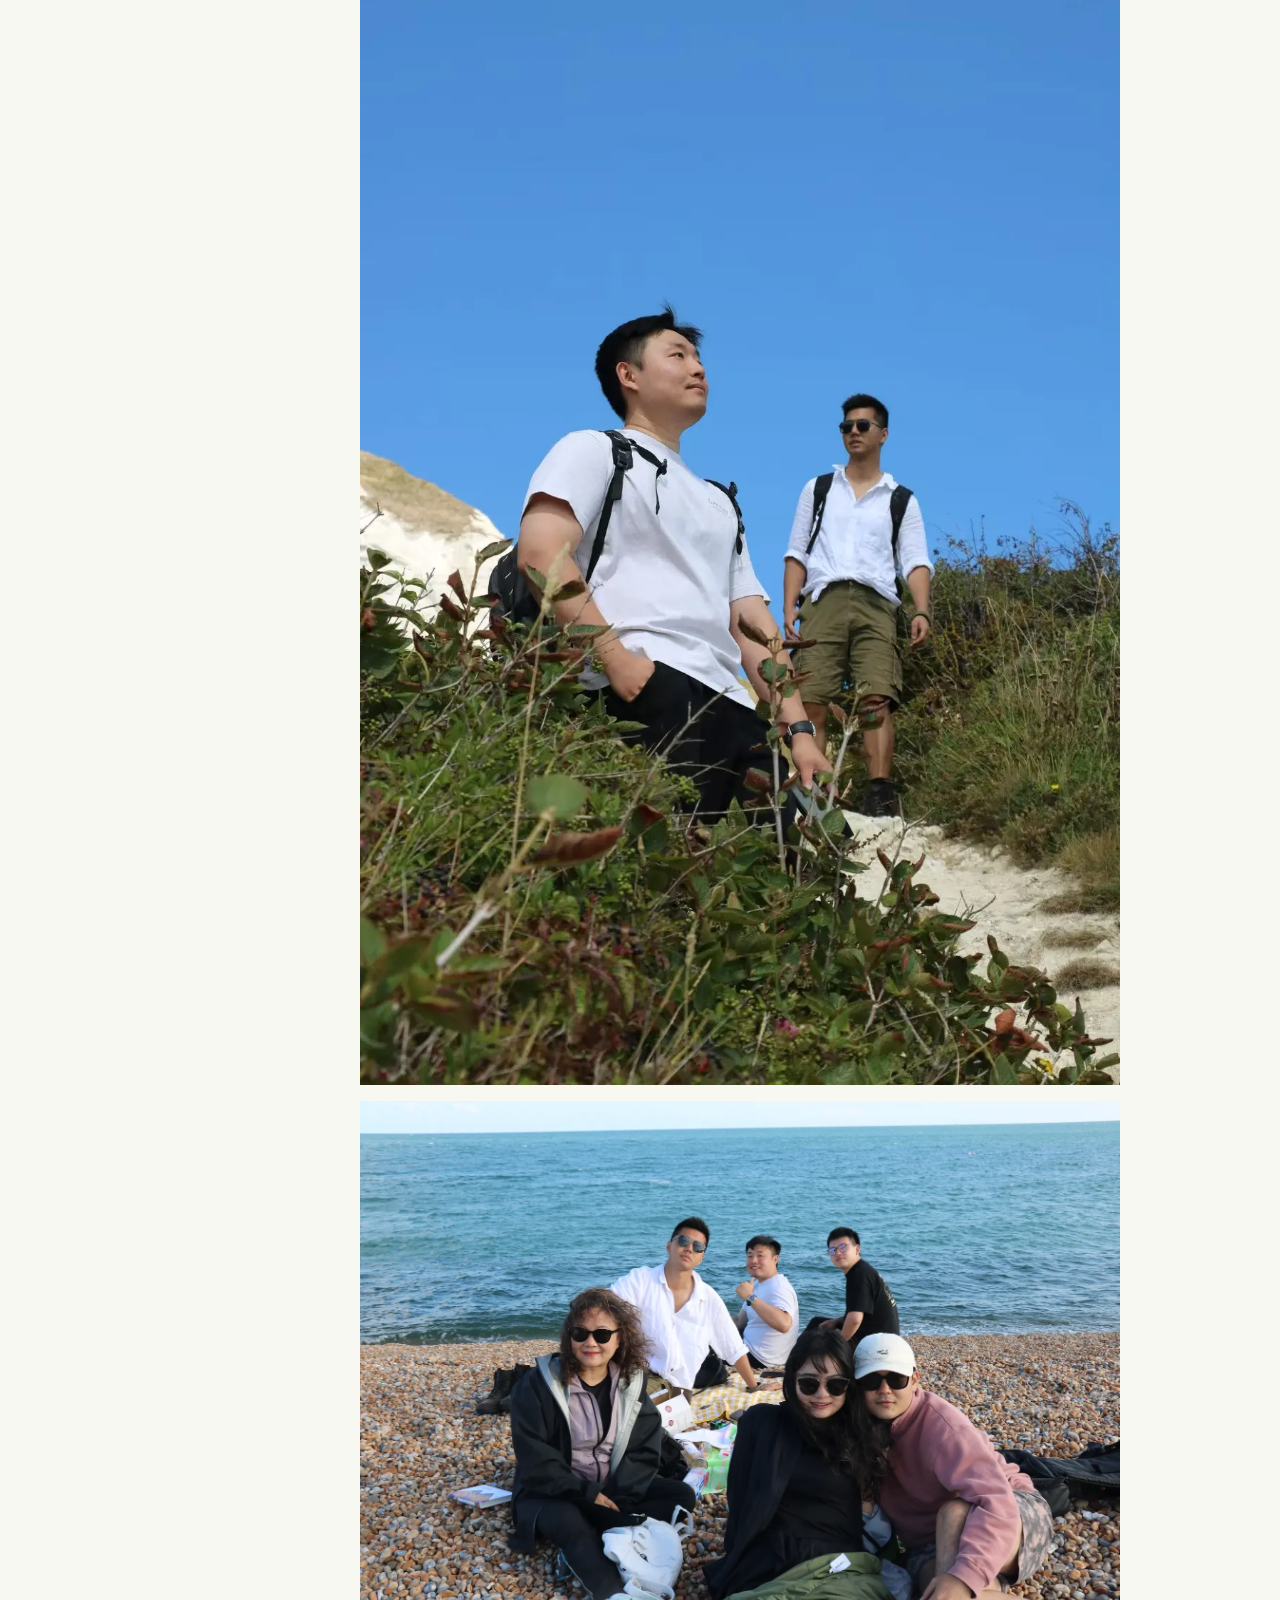
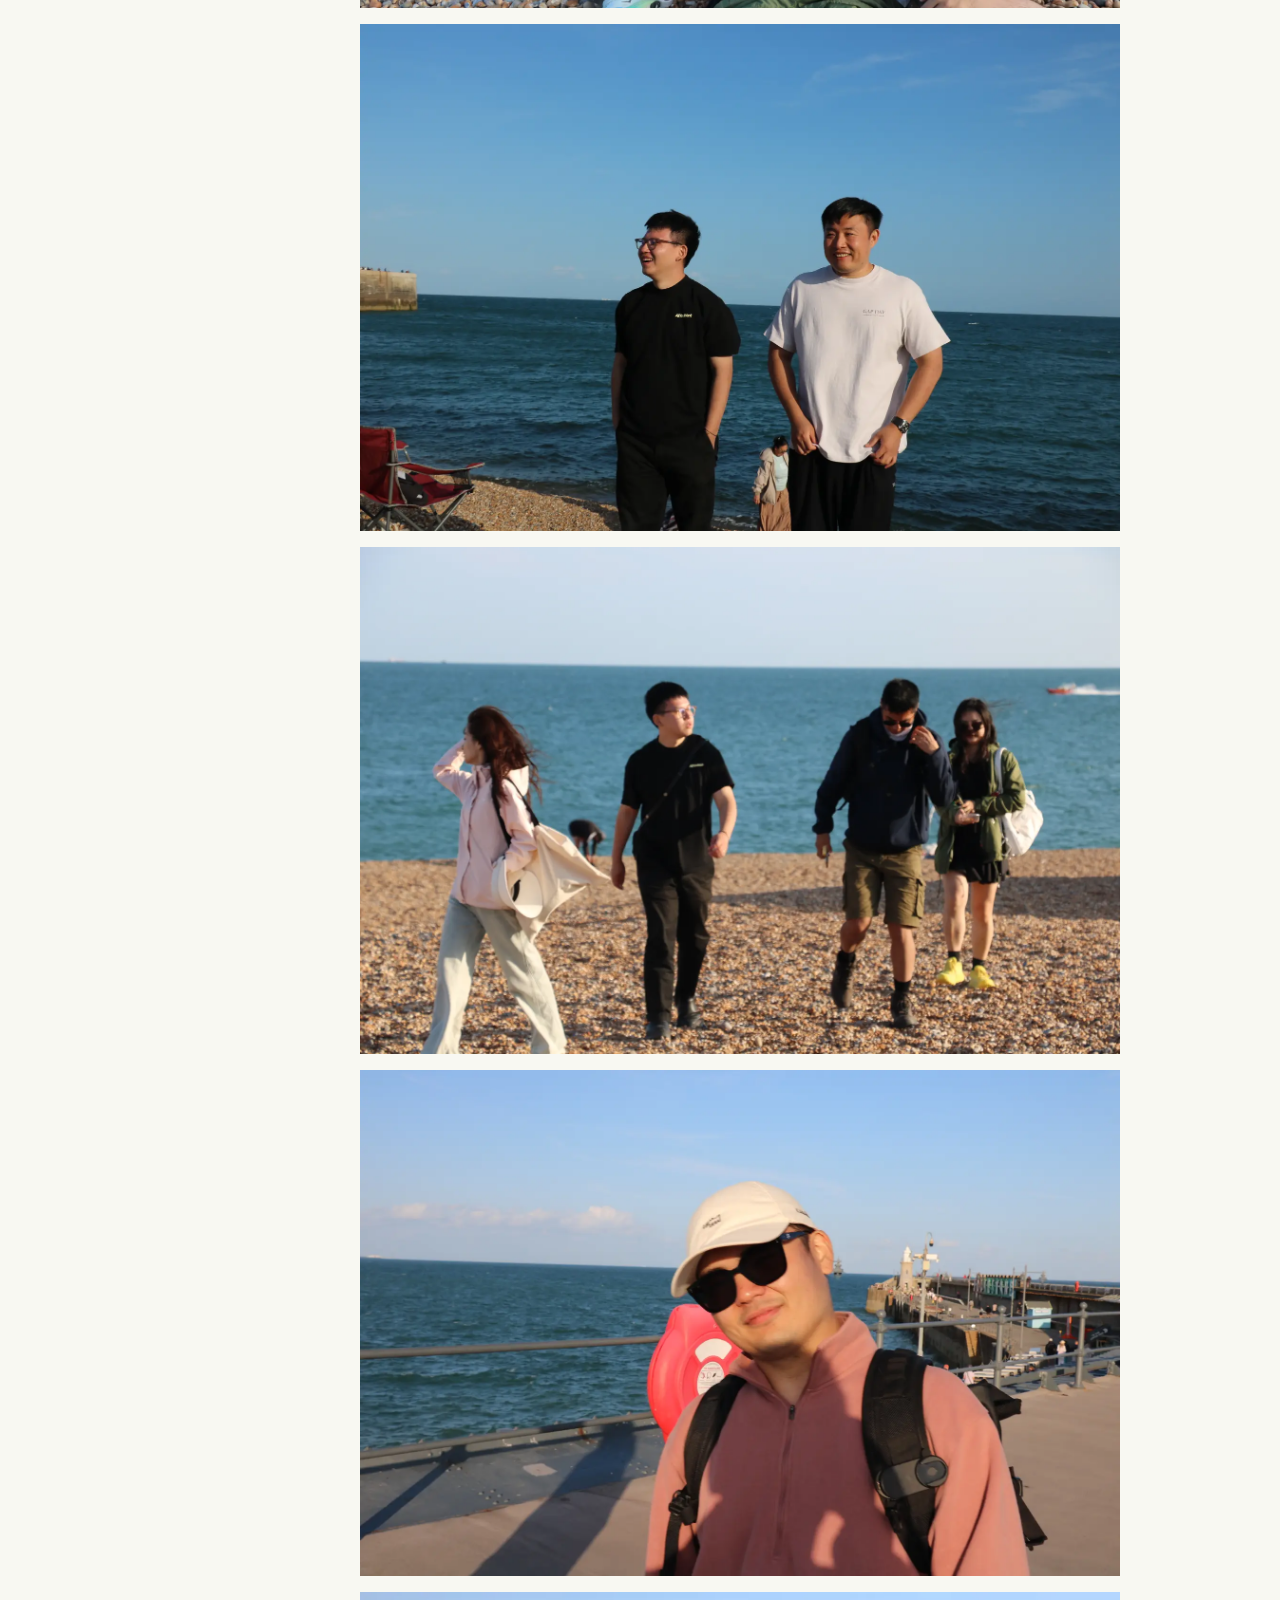
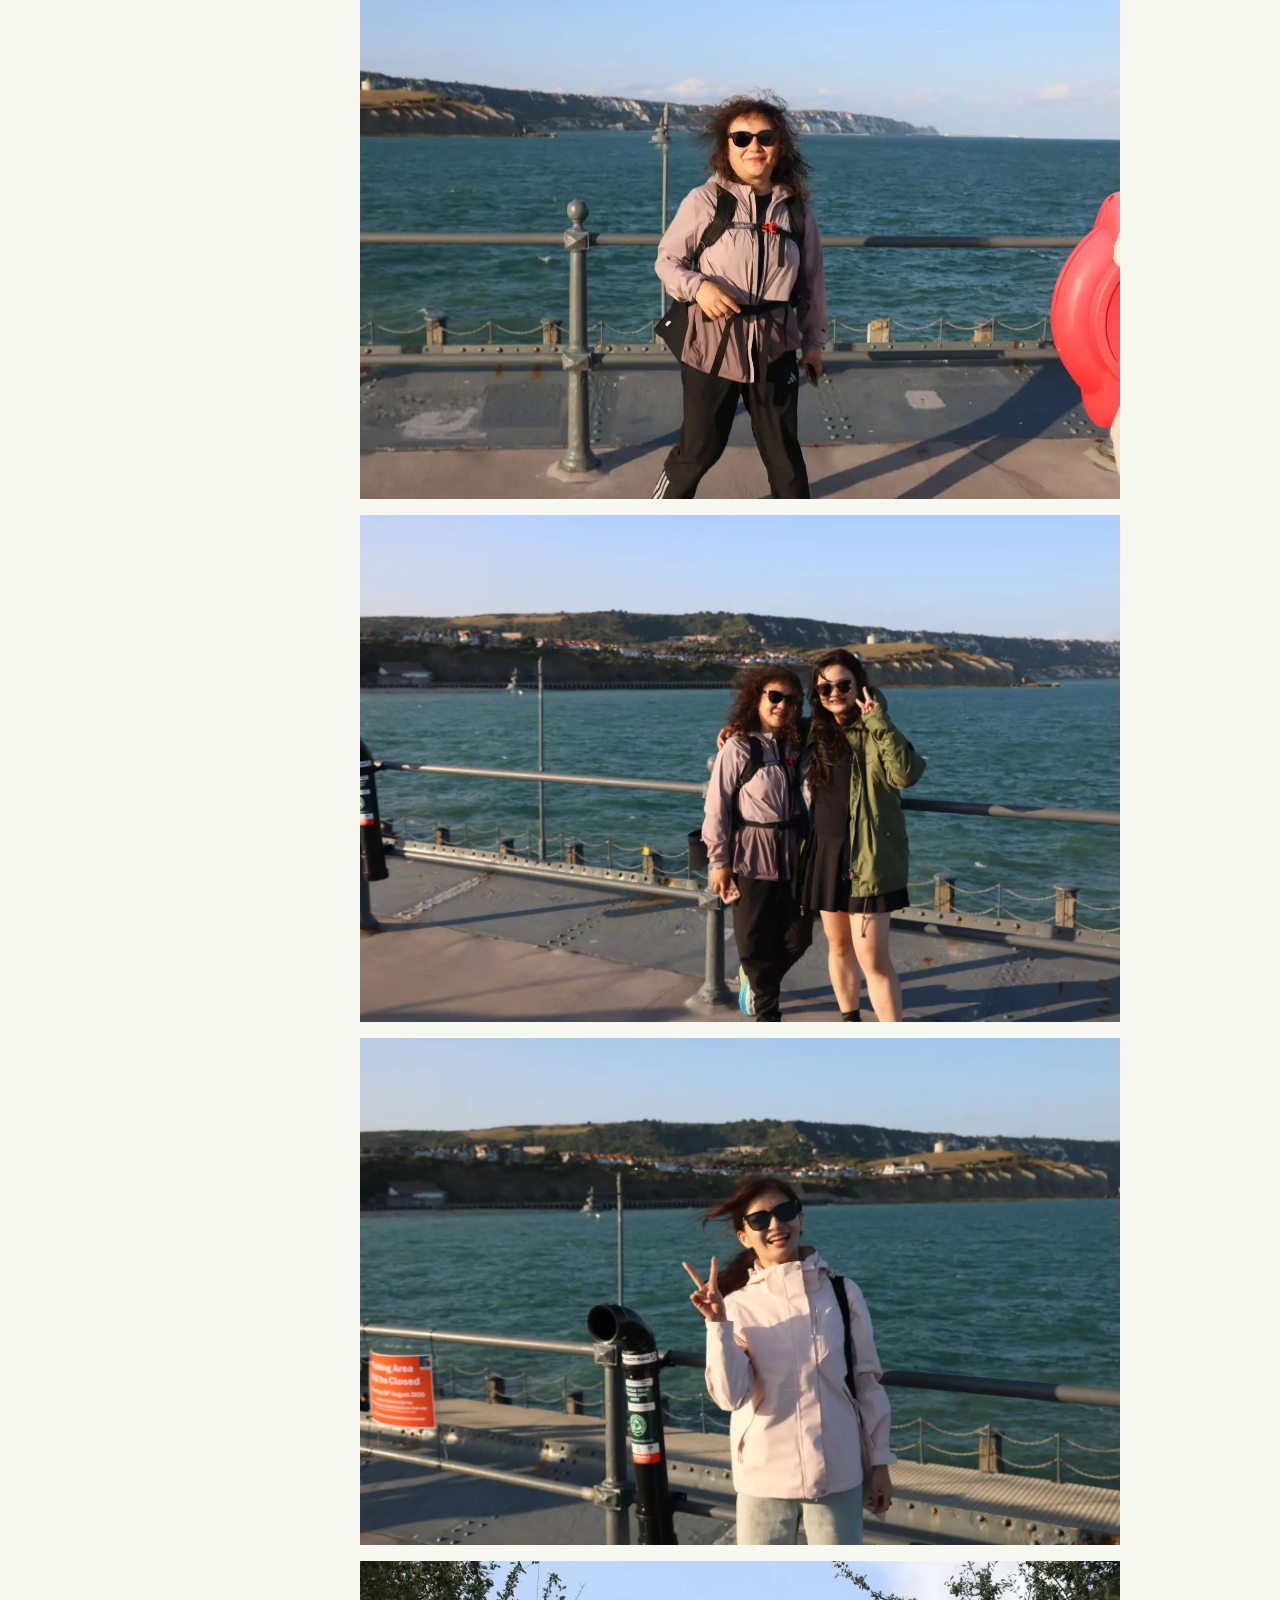
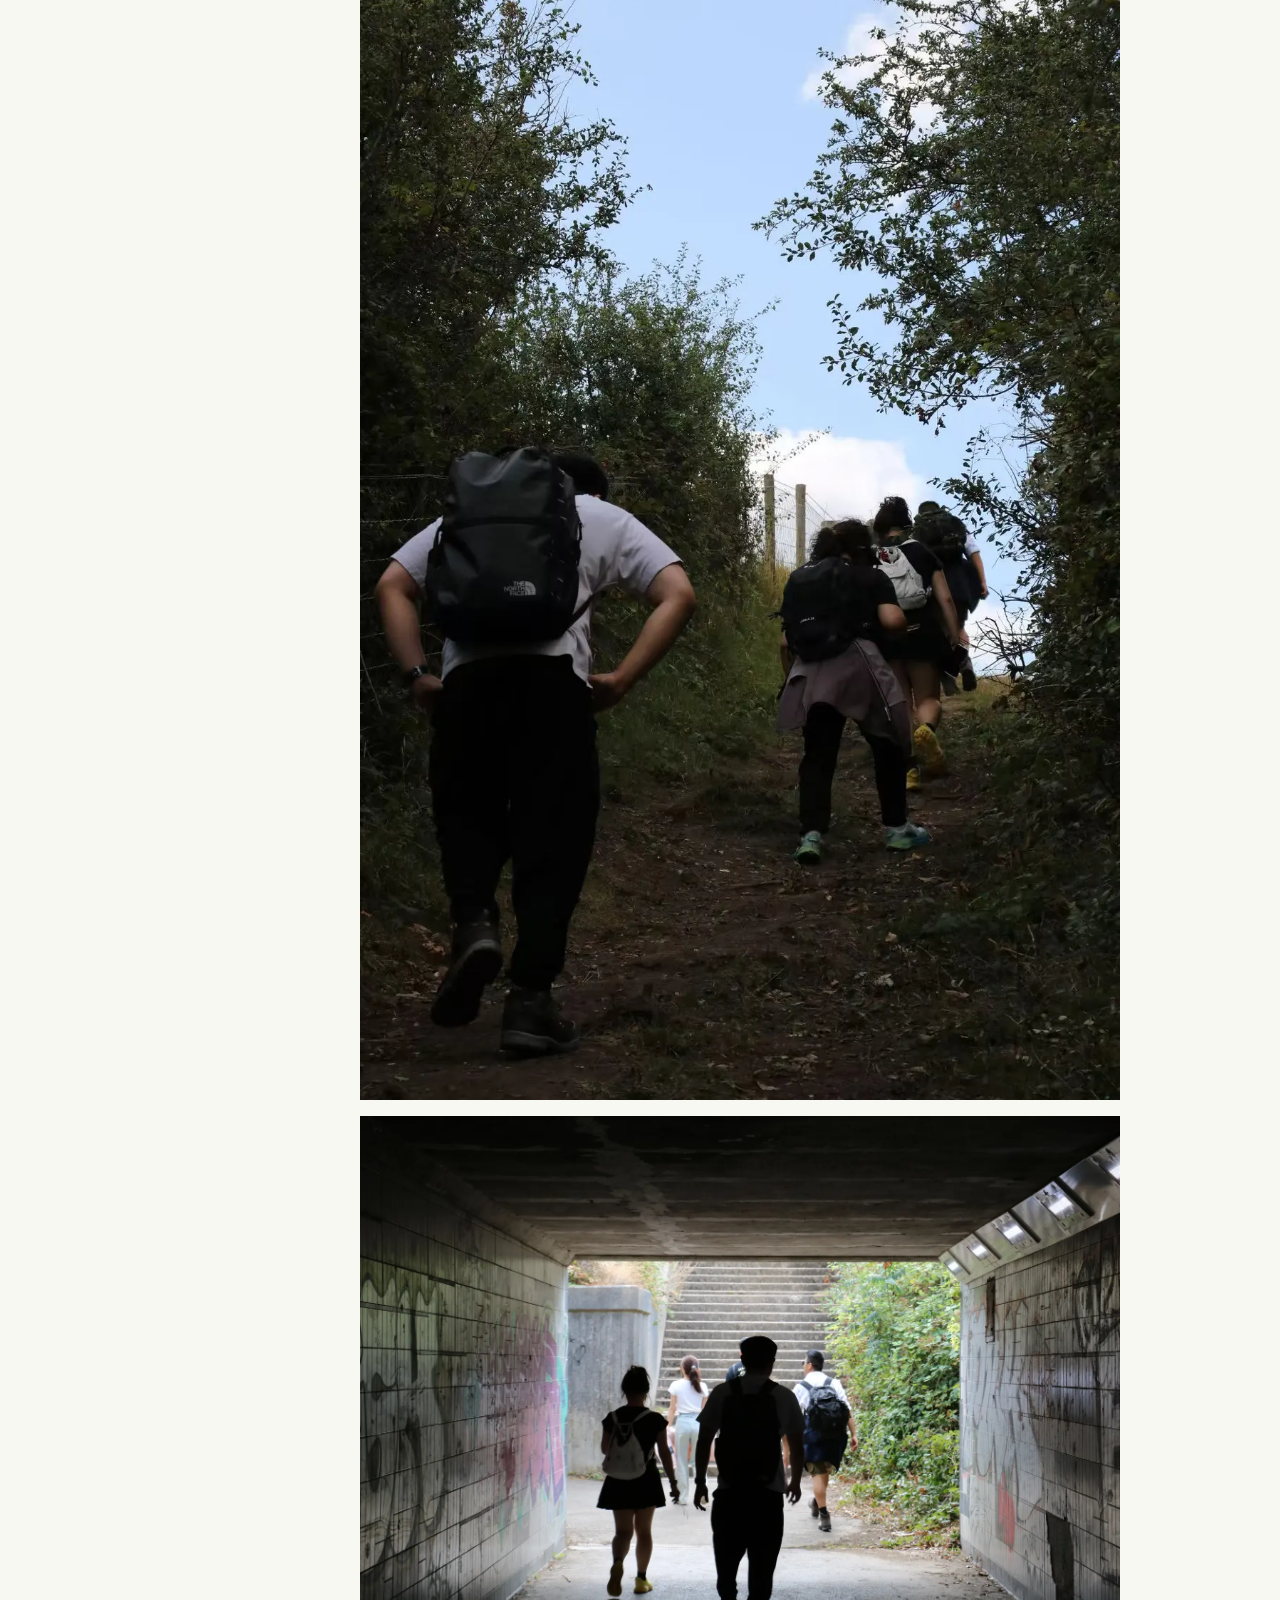
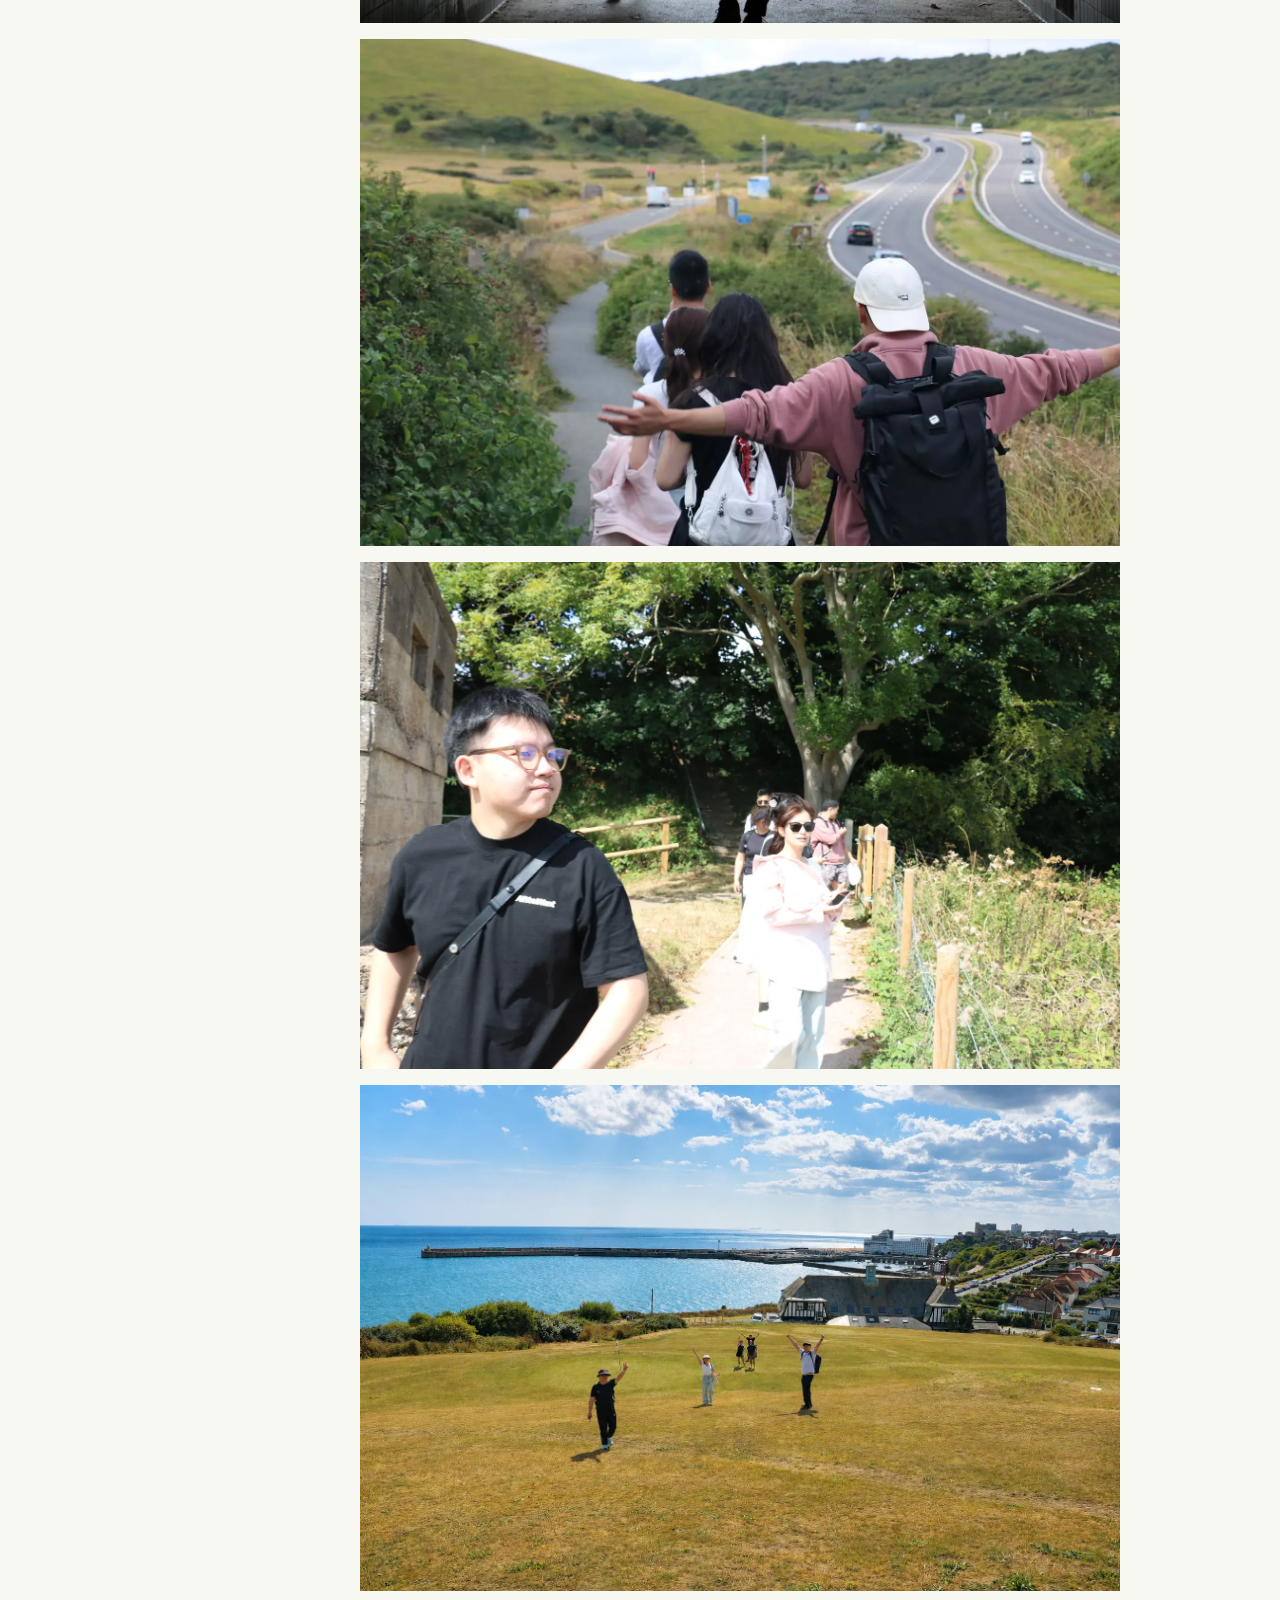
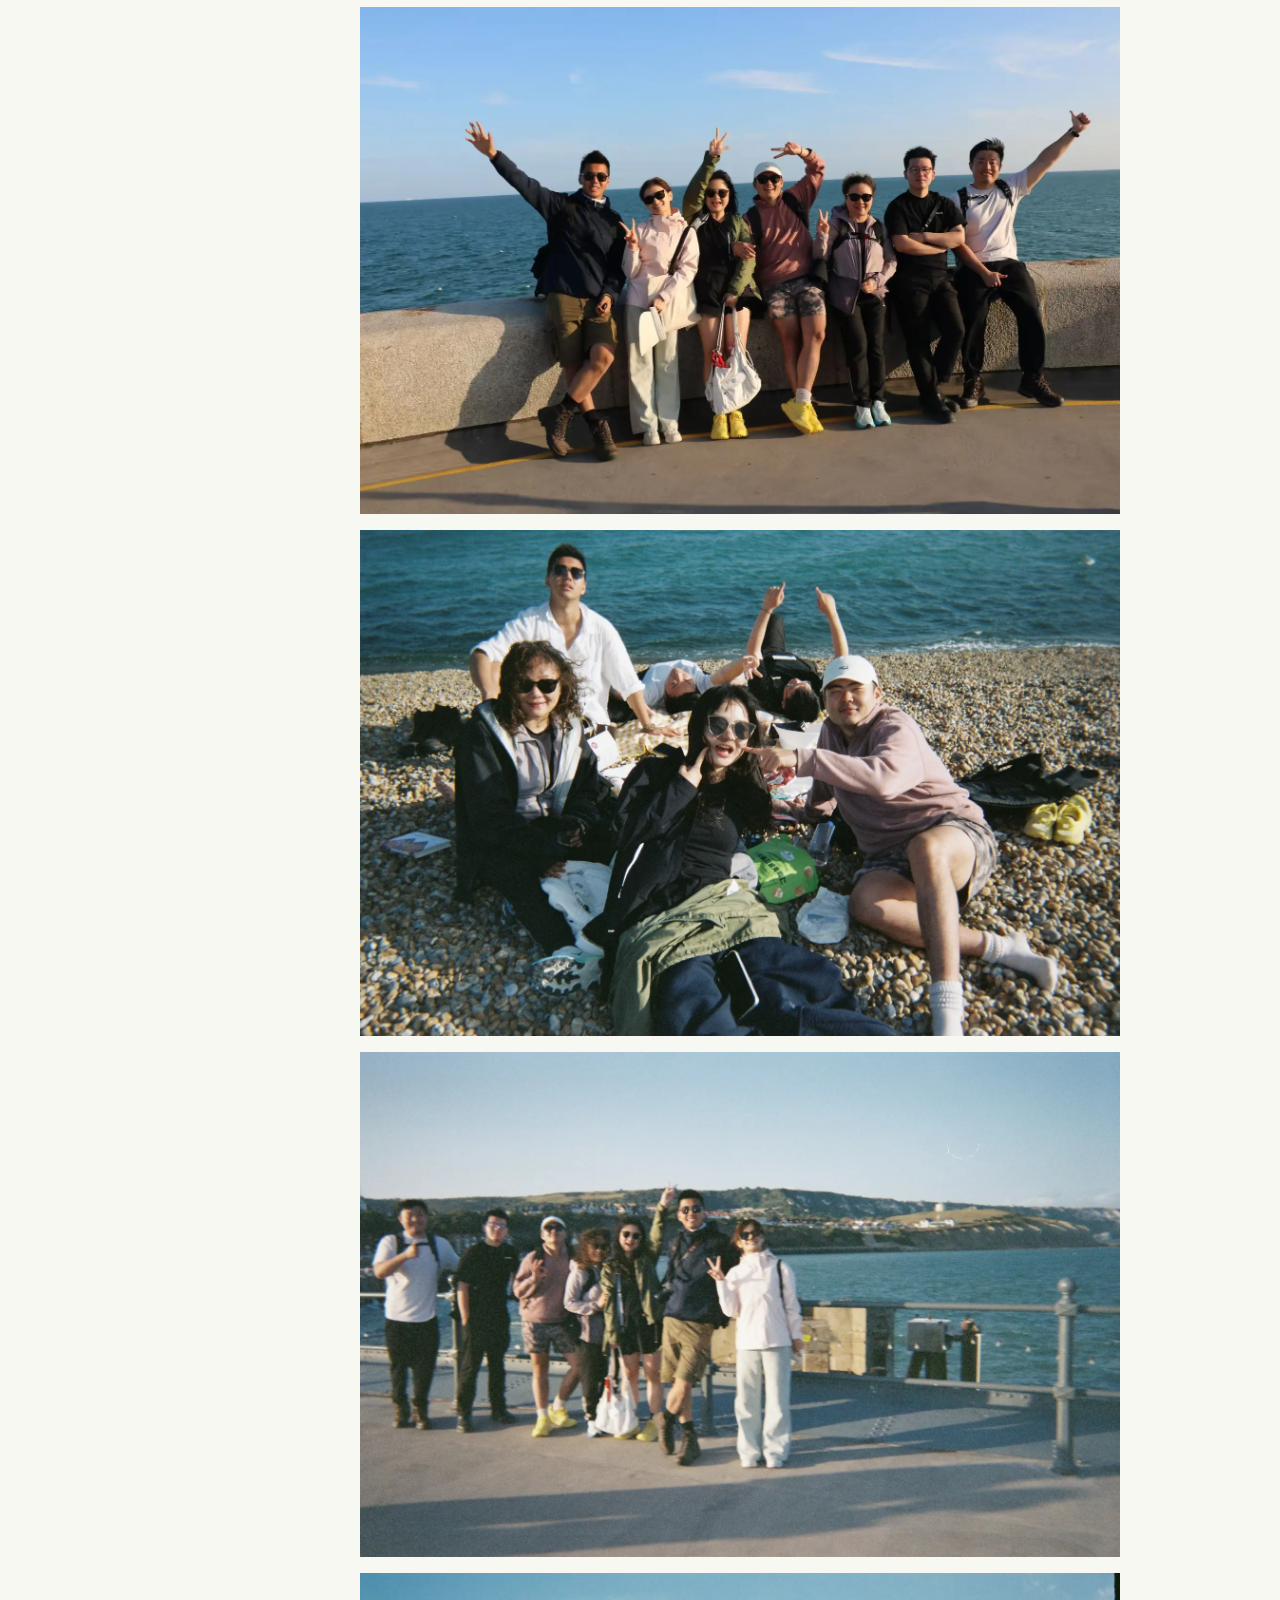
==== commit 1897383e: "Append four photos to Walk 03 afterword" ====
--- a/journal.html
+++ b/journal.html
@@ -96,6 +96,10 @@
               <figure><img src="assets/journal/trail-3-afterword-19.webp" alt="A selected memory from the Odyssey Walk." loading="lazy"></figure>
               <figure><img src="assets/journal/trail-3-afterword-20.webp" alt="A selected memory from the Odyssey Walk." loading="lazy"></figure>
               <figure><img src="assets/journal/trail-3-afterword-21.webp" alt="A selected memory from the Odyssey Walk." loading="lazy"></figure>
+              <figure><img src="assets/journal/trail-3-afterword-22.webp" alt="Friends gathered beside the sea after the Odyssey Walk." loading="lazy"></figure>
+              <figure><img src="assets/journal/trail-3-afterword-23.webp" alt="The walking group together beside Folkestone Harbour." loading="lazy"></figure>
+              <figure><img src="assets/journal/trail-3-afterword-24.webp" alt="Friends relaxing together on the beach after the walk." loading="lazy"></figure>
+              <figure><img src="assets/journal/trail-3-afterword-25.webp" alt="A seaside group selfie after the Odyssey Walk." loading="lazy"></figure>
             </div>
           </div>
         </div>
--- a/styles.css
+++ b/styles.css
@@ -533,6 +533,12 @@
   margin-bottom: 0;
 }
 
+.journal-list .text-link {
+  width: 124px;
+  justify-self: end;
+  text-align: left;
+}
+
 .join-grid {
   display: grid;
   grid-template-columns: minmax(0, 1fr) minmax(300px, 0.55fr);
@@ -577,6 +583,8 @@
 
   .journal-list .text-link {
     grid-column: 2;
+    width: auto;
+    justify-self: start;
   }
 }
 
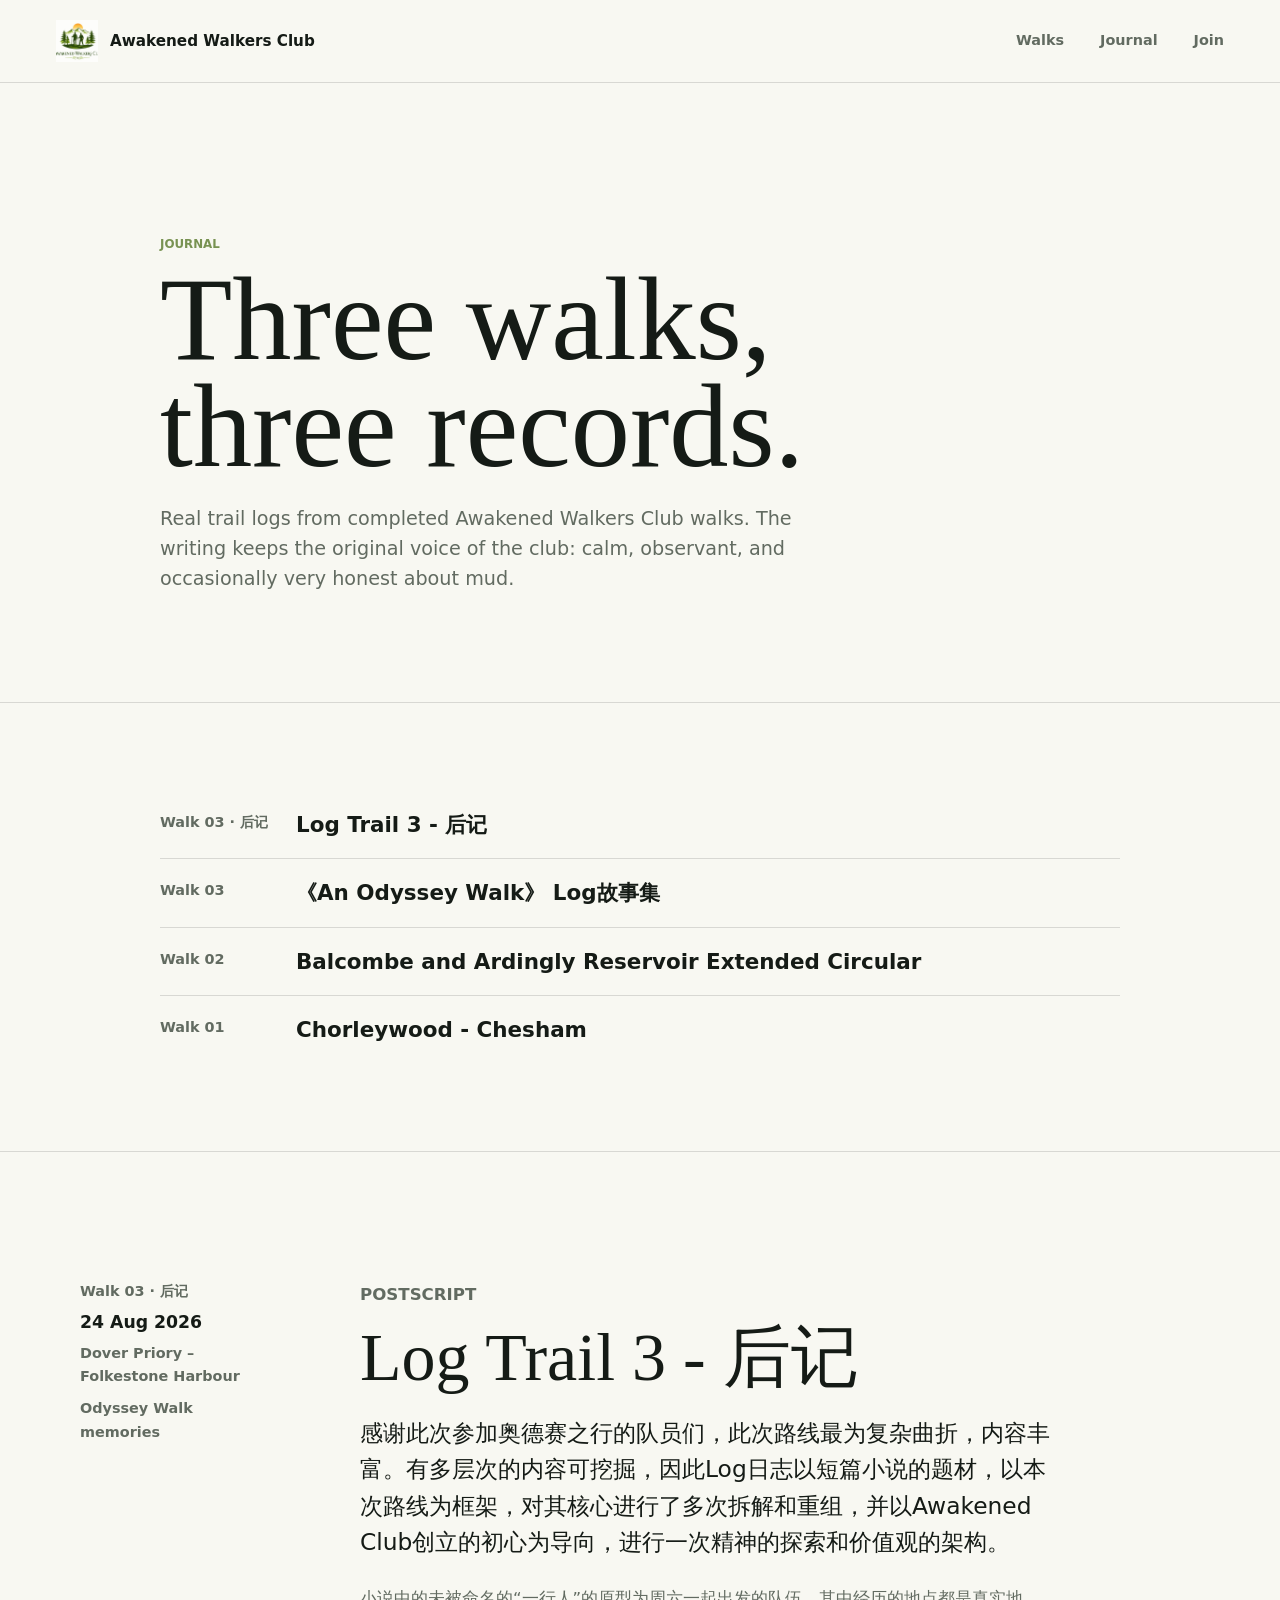
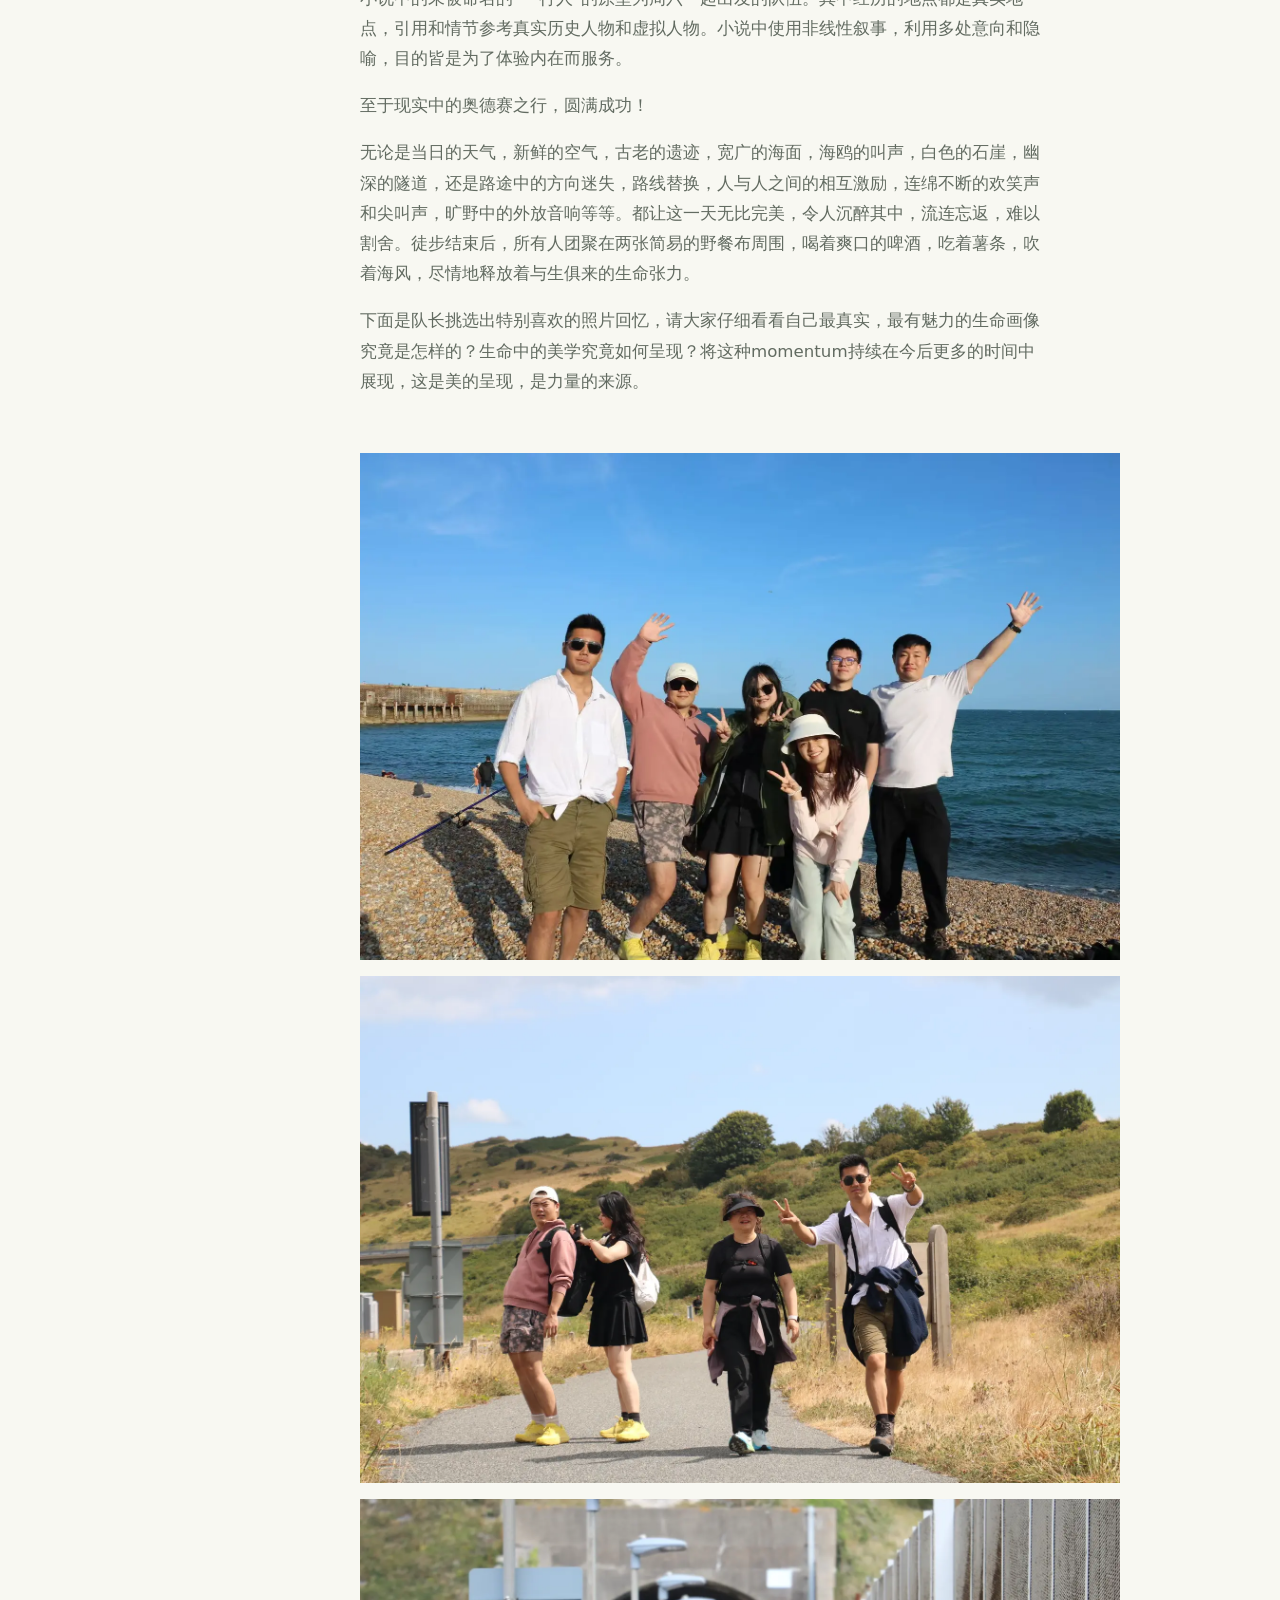
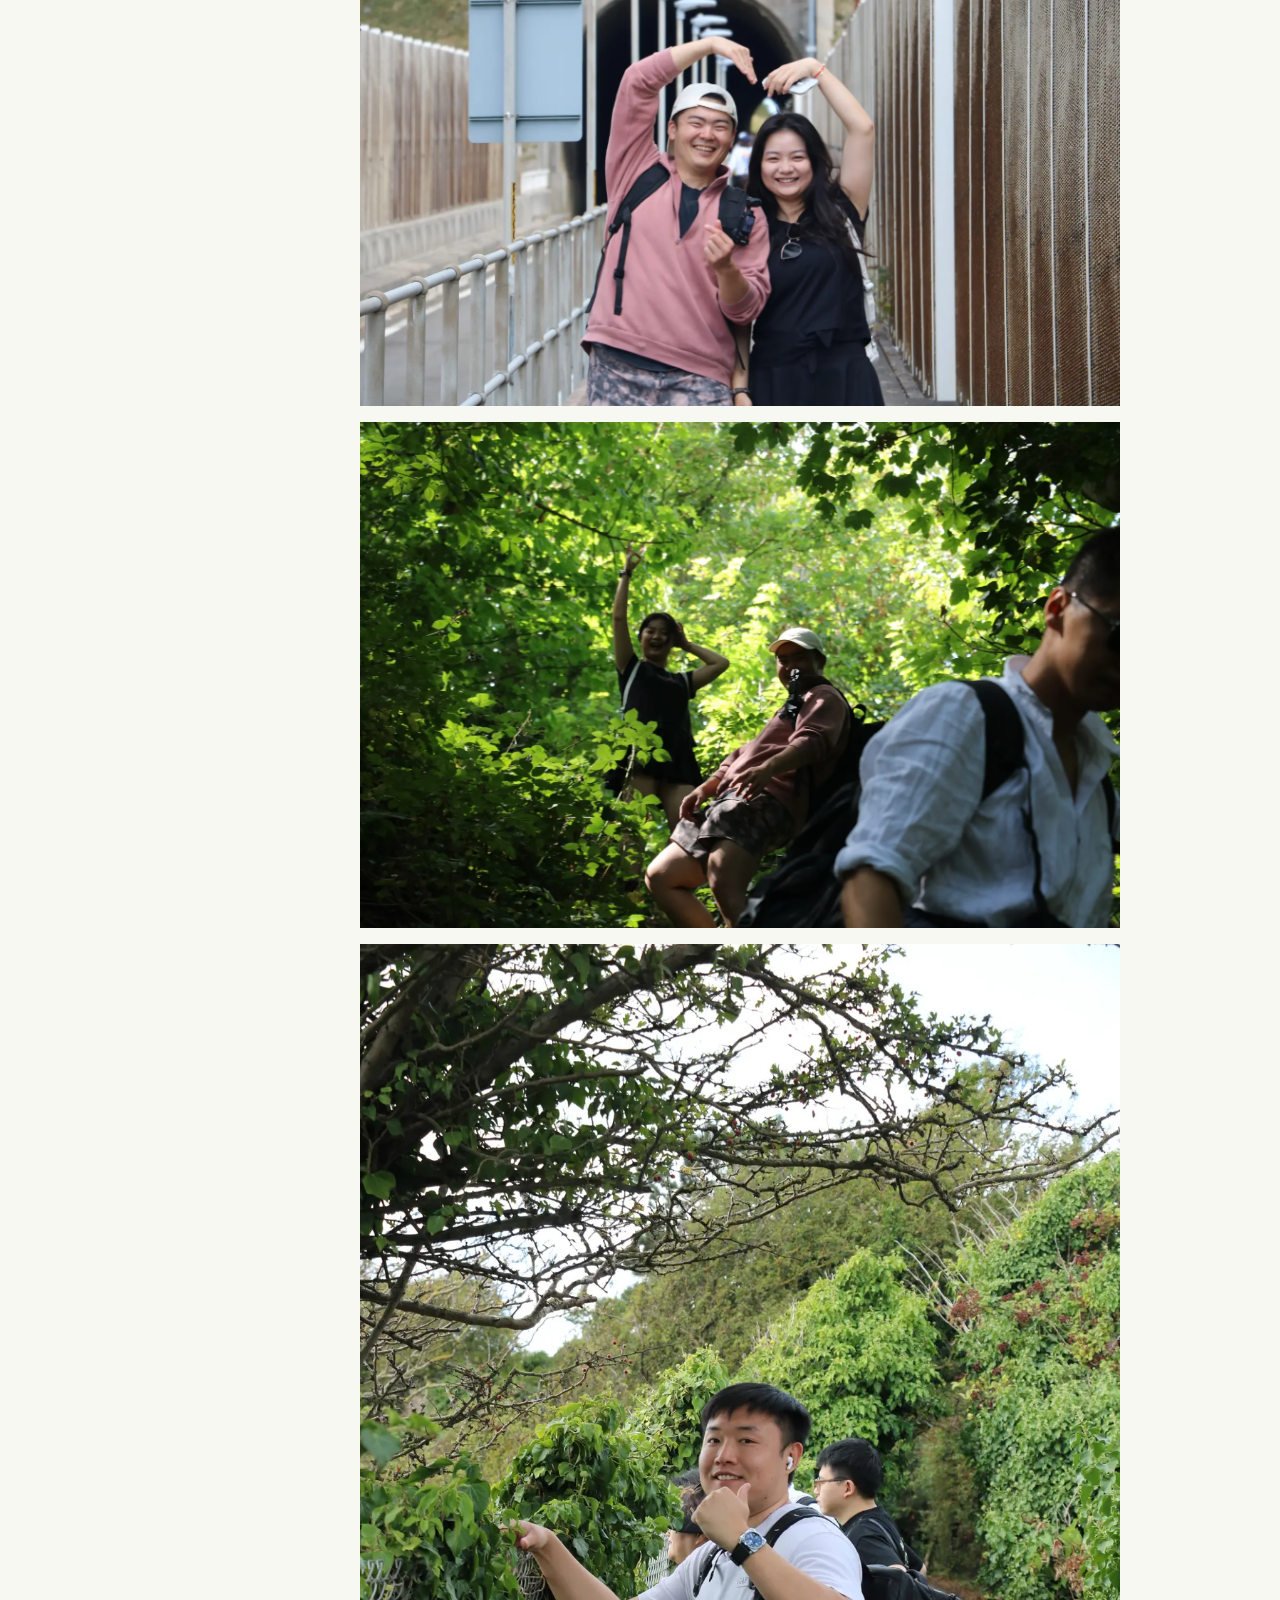
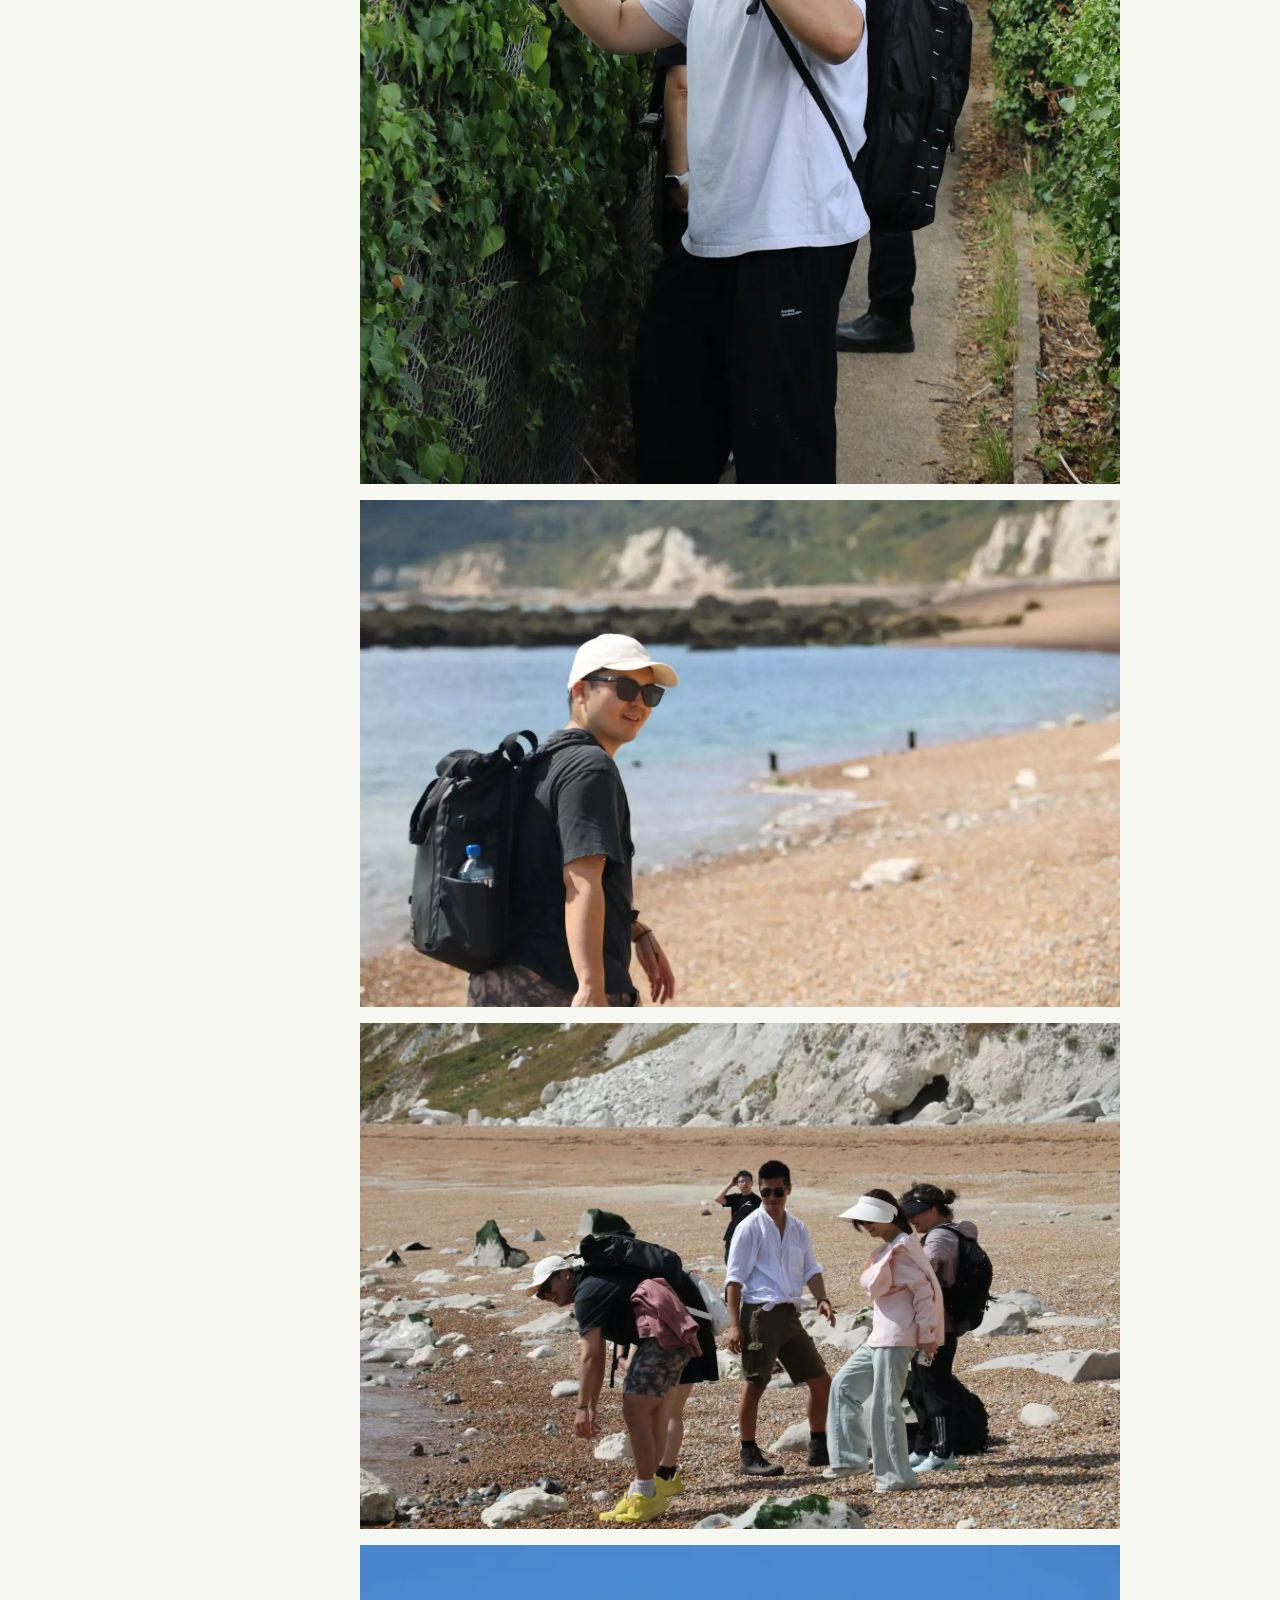
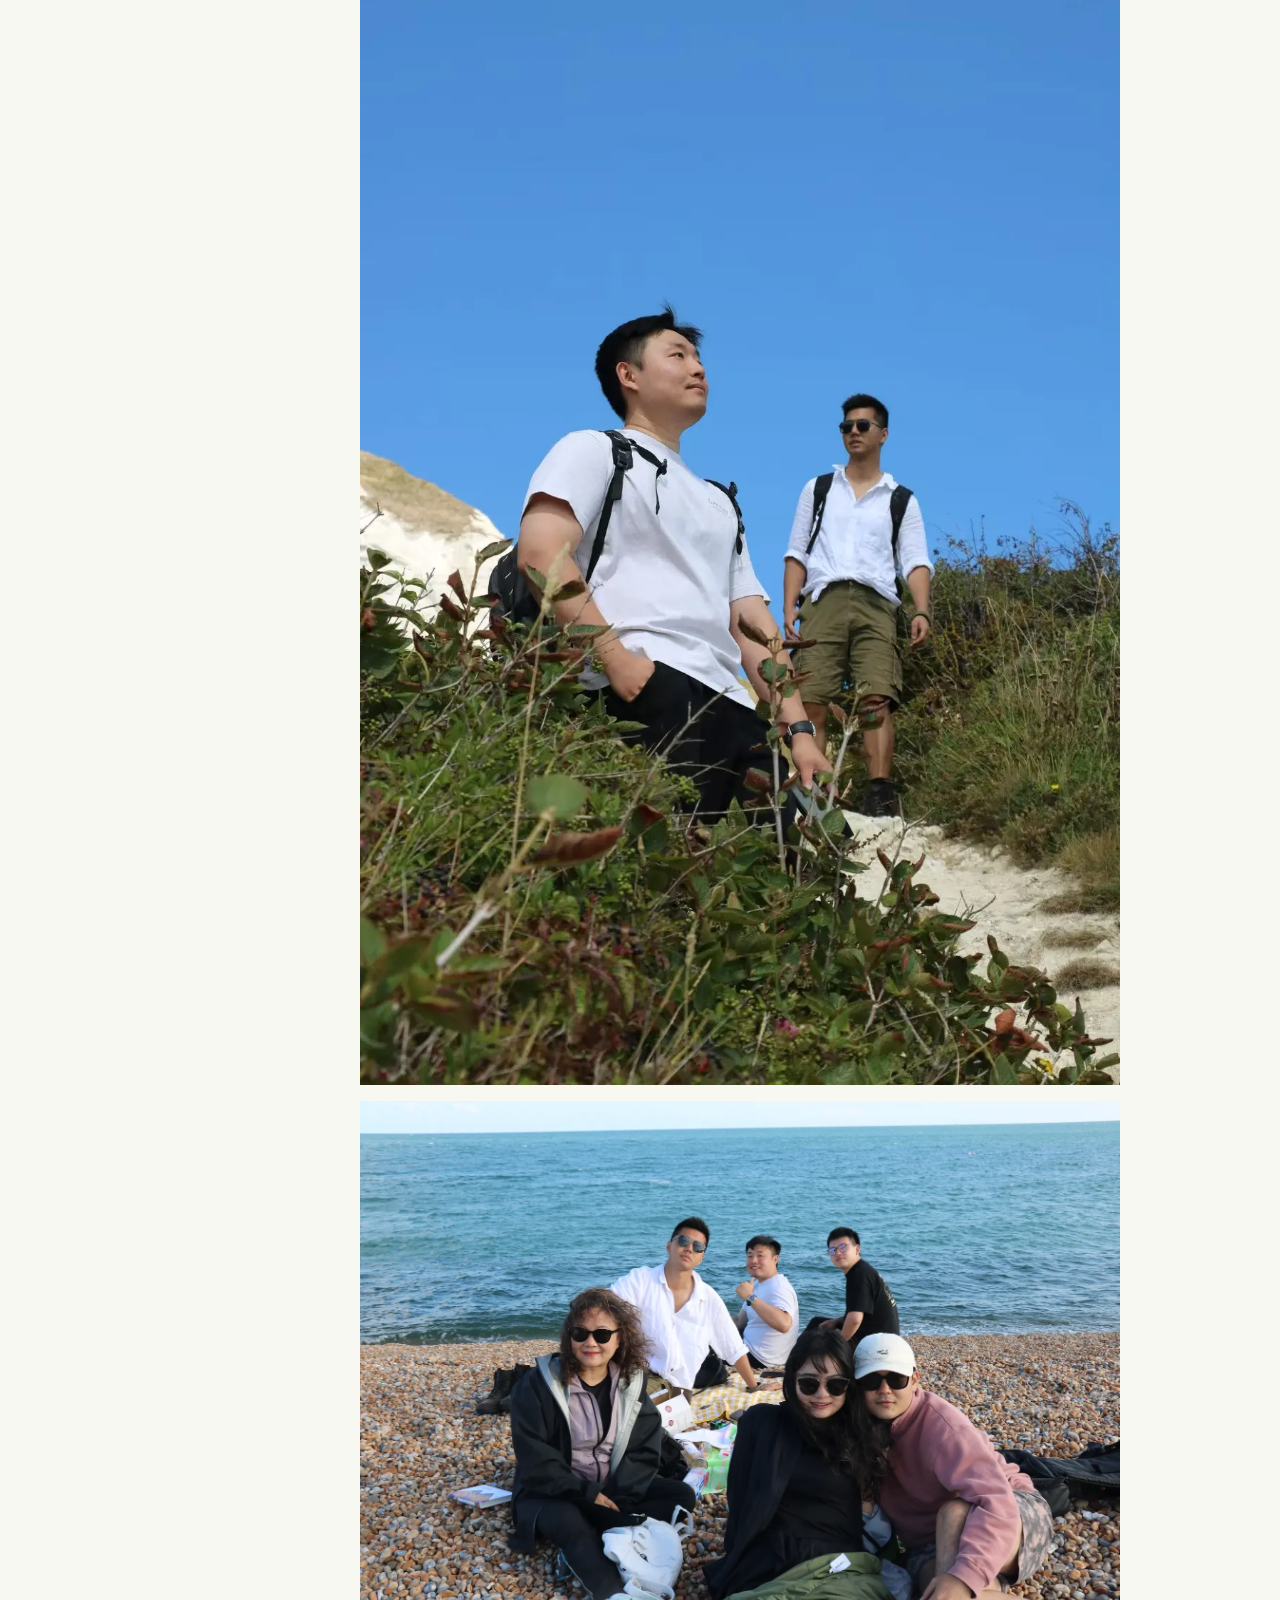
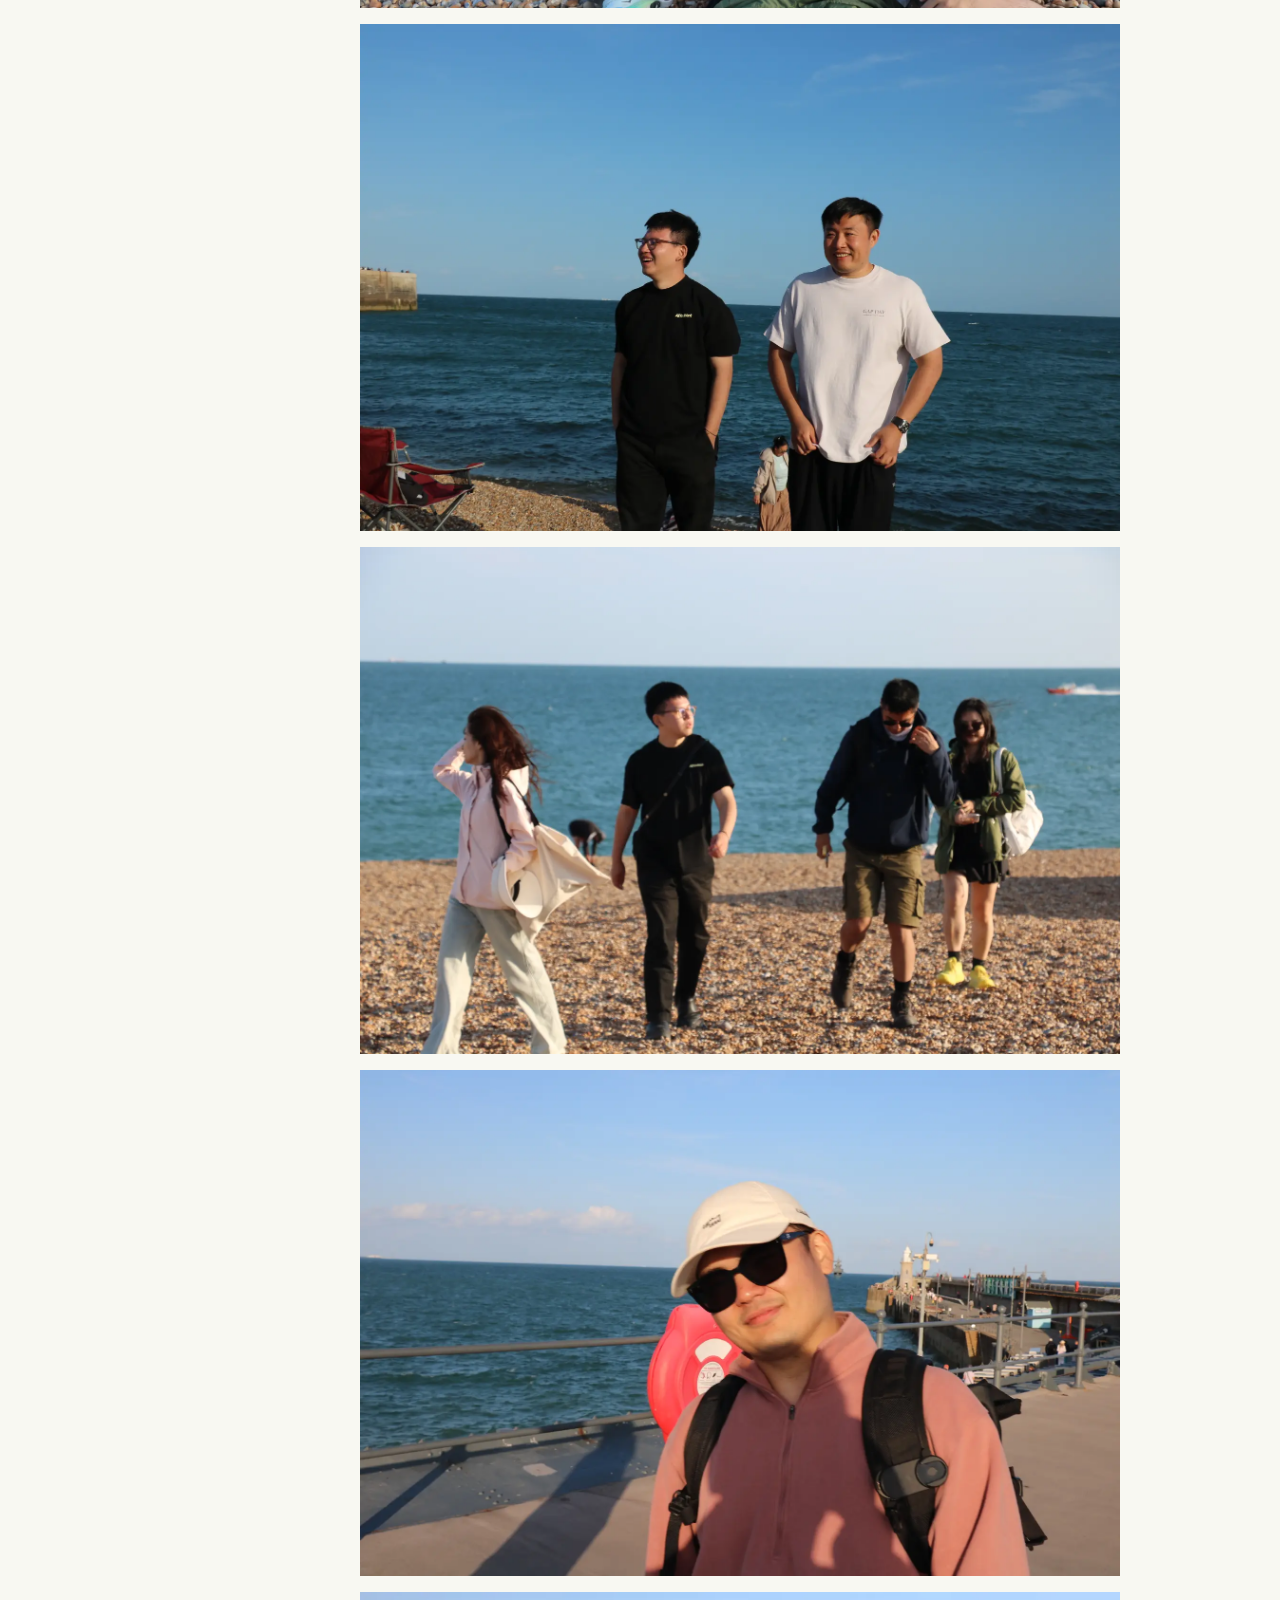
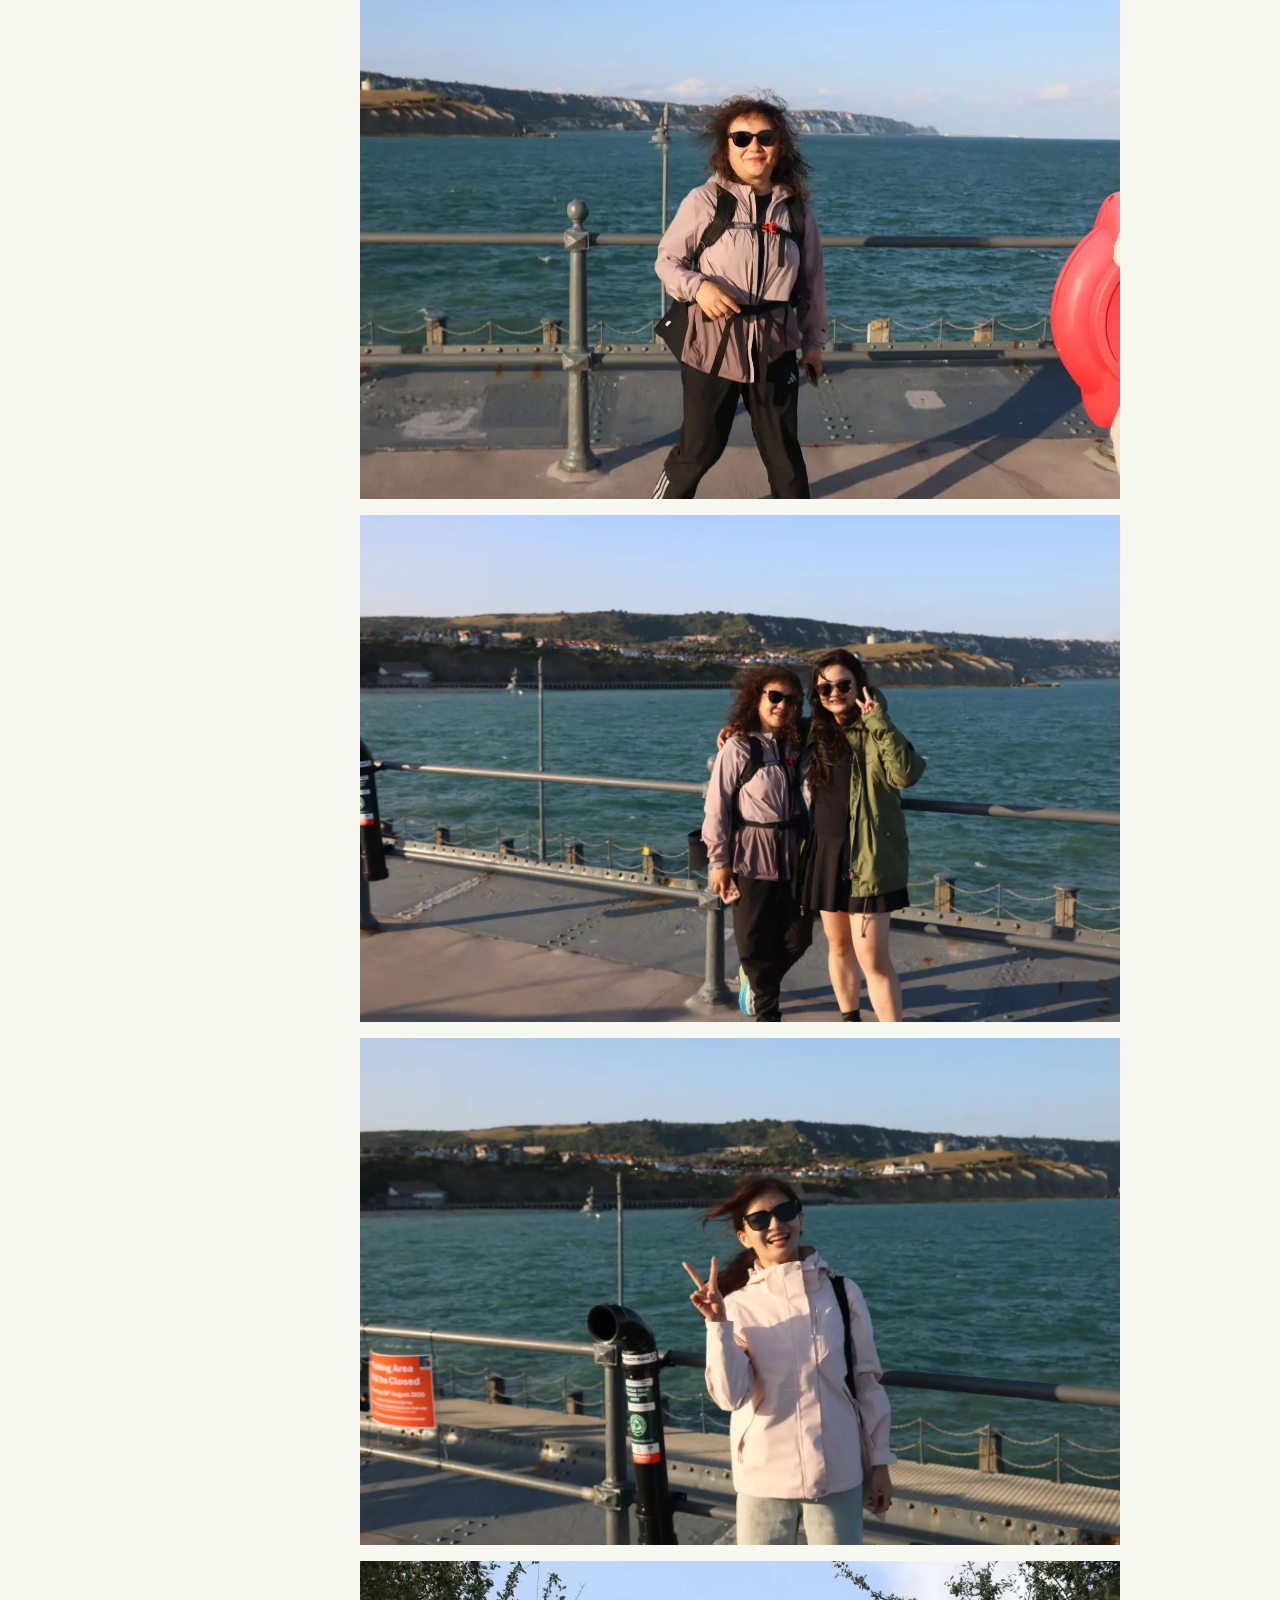
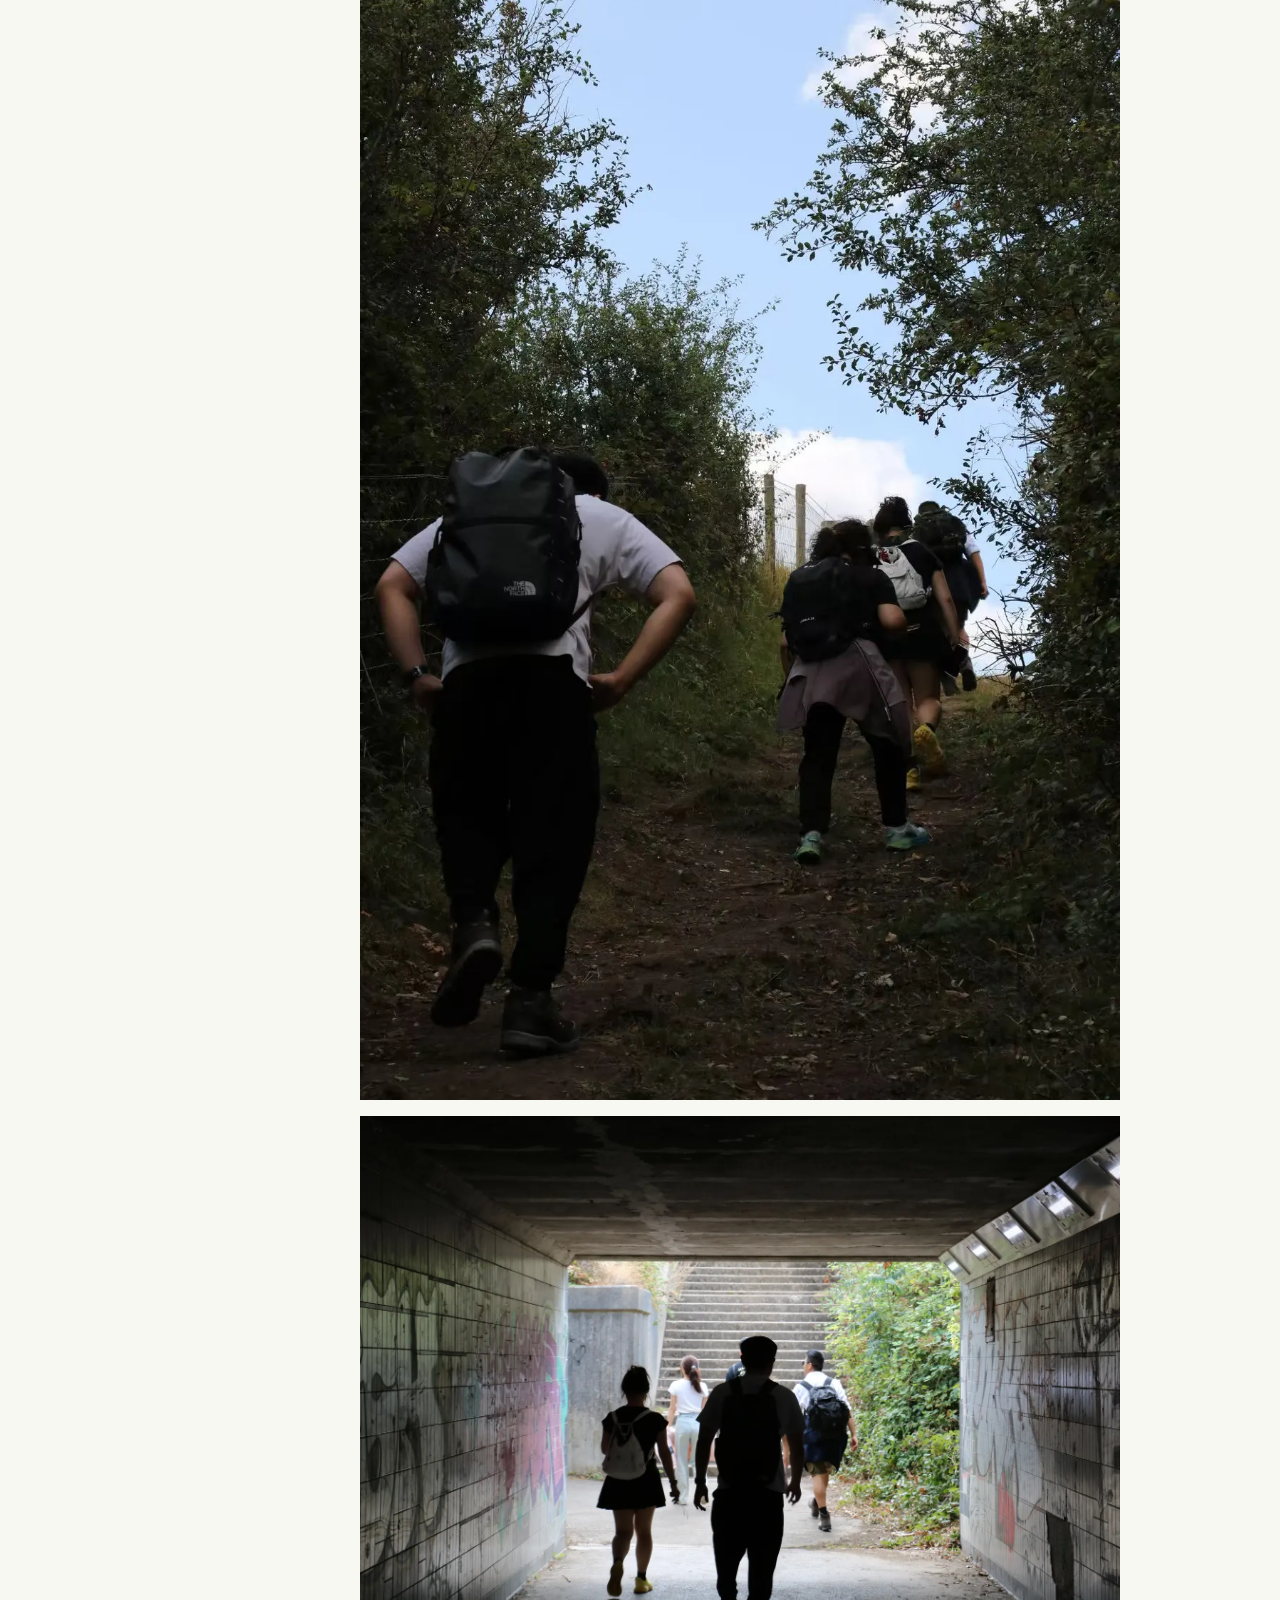
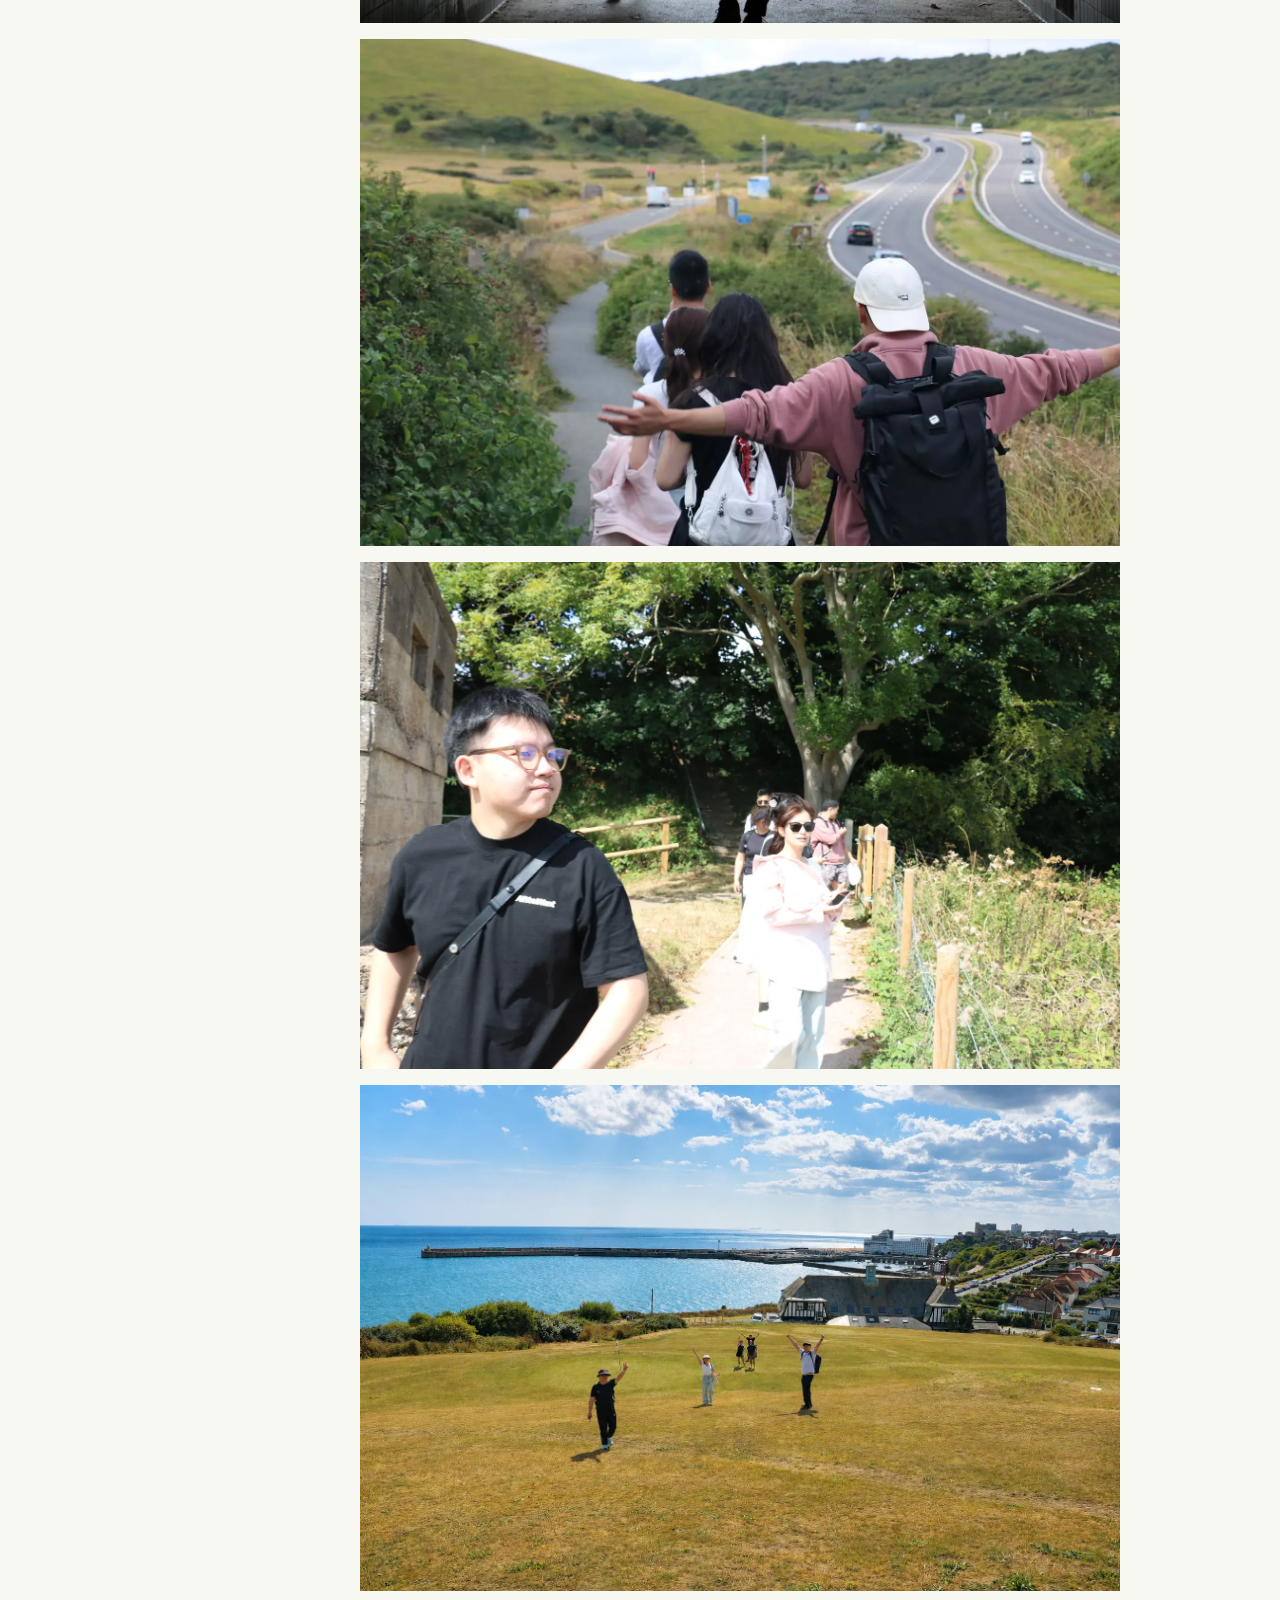
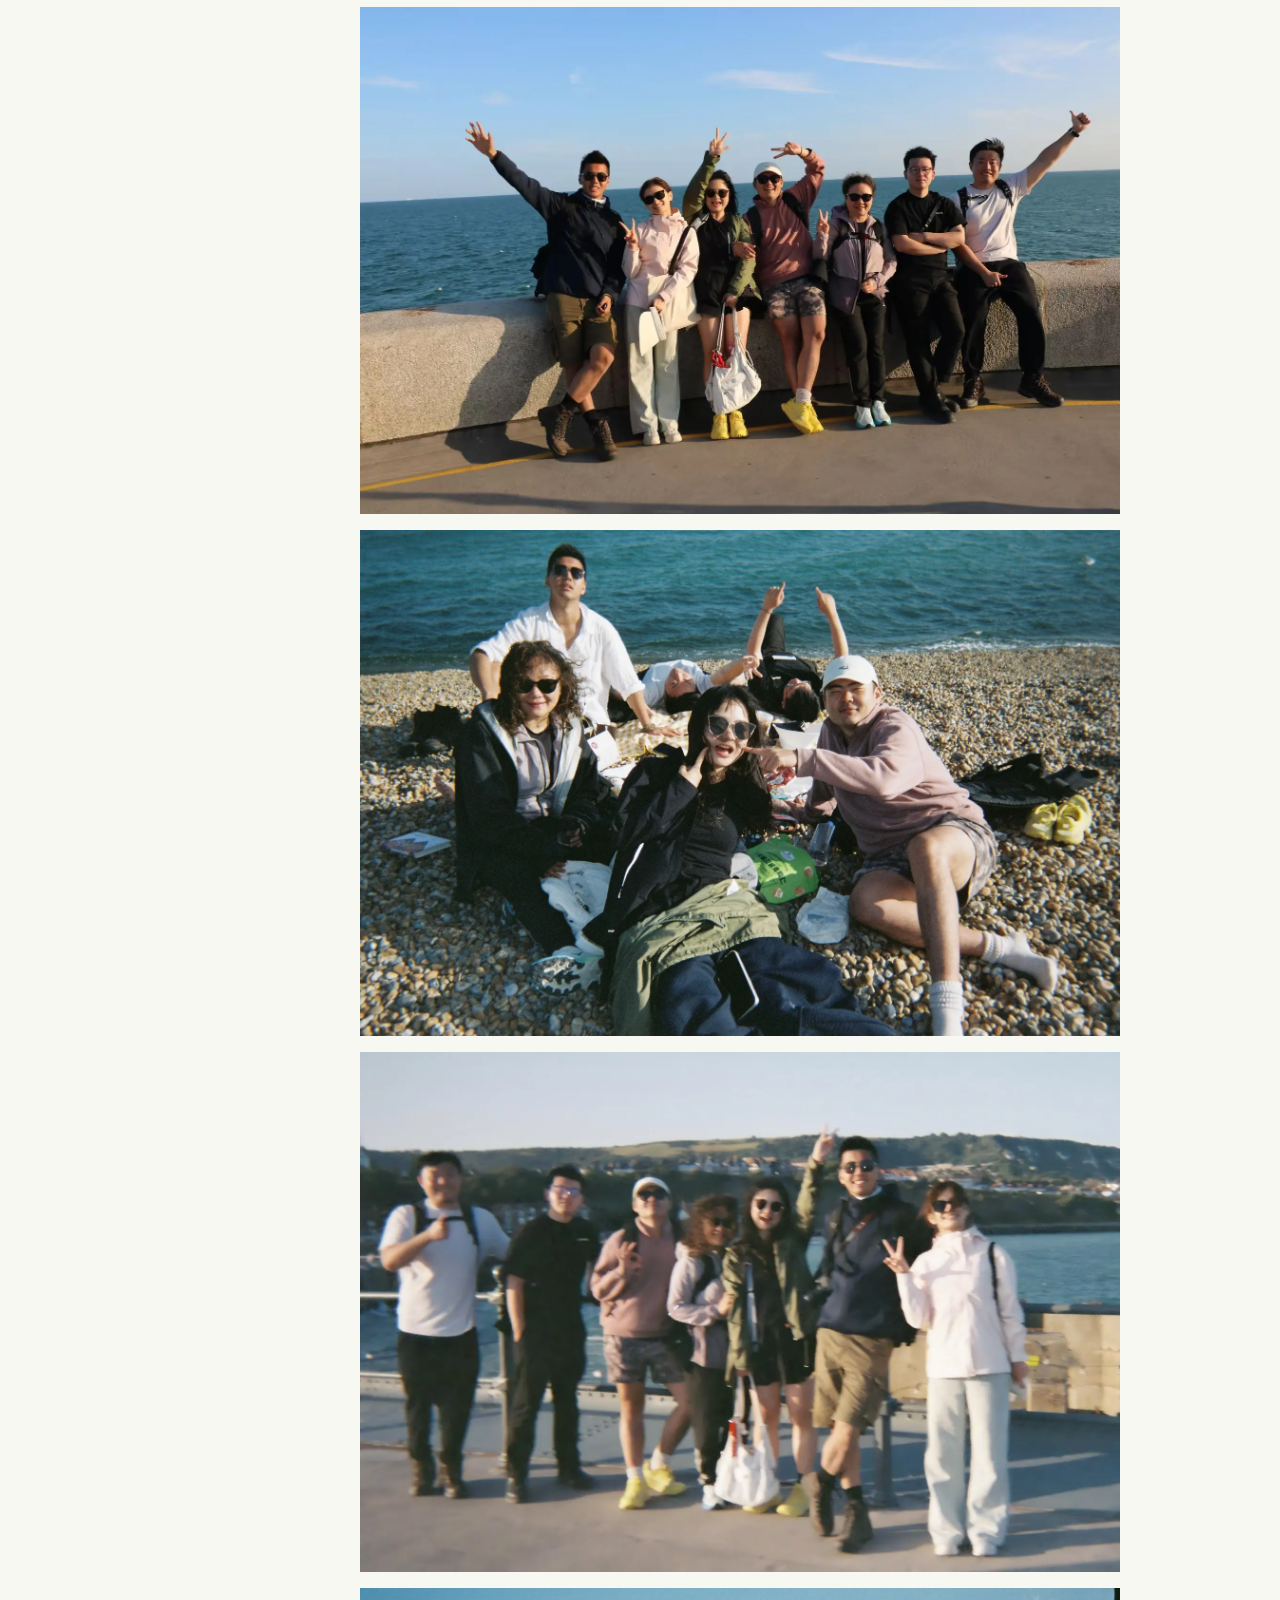
==== commit 023e6ad5: "Use cache-busted cropped photo in Walk 03 afterword" ====
--- a/journal.html
+++ b/journal.html
@@ -97,7 +97,7 @@
               <figure><img src="assets/journal/trail-3-afterword-20.webp" alt="A selected memory from the Odyssey Walk." loading="lazy"></figure>
               <figure><img src="assets/journal/trail-3-afterword-21.webp" alt="A selected memory from the Odyssey Walk." loading="lazy"></figure>
               <figure><img src="assets/journal/trail-3-afterword-22.webp" alt="Friends gathered beside the sea after the Odyssey Walk." loading="lazy"></figure>
-              <figure><img src="assets/journal/trail-3-afterword-23.webp" alt="The walking group together beside Folkestone Harbour." loading="lazy"></figure>
+              <figure><img src="assets/journal/trail-3-afterword-23-cropped.webp" alt="The walking group together beside Folkestone Harbour." loading="lazy"></figure>
               <figure><img src="assets/journal/trail-3-afterword-24.webp" alt="Friends relaxing together on the beach after the walk." loading="lazy"></figure>
               <figure><img src="assets/journal/trail-3-afterword-25.webp" alt="A seaside group selfie after the Odyssey Walk." loading="lazy"></figure>
             </div>
